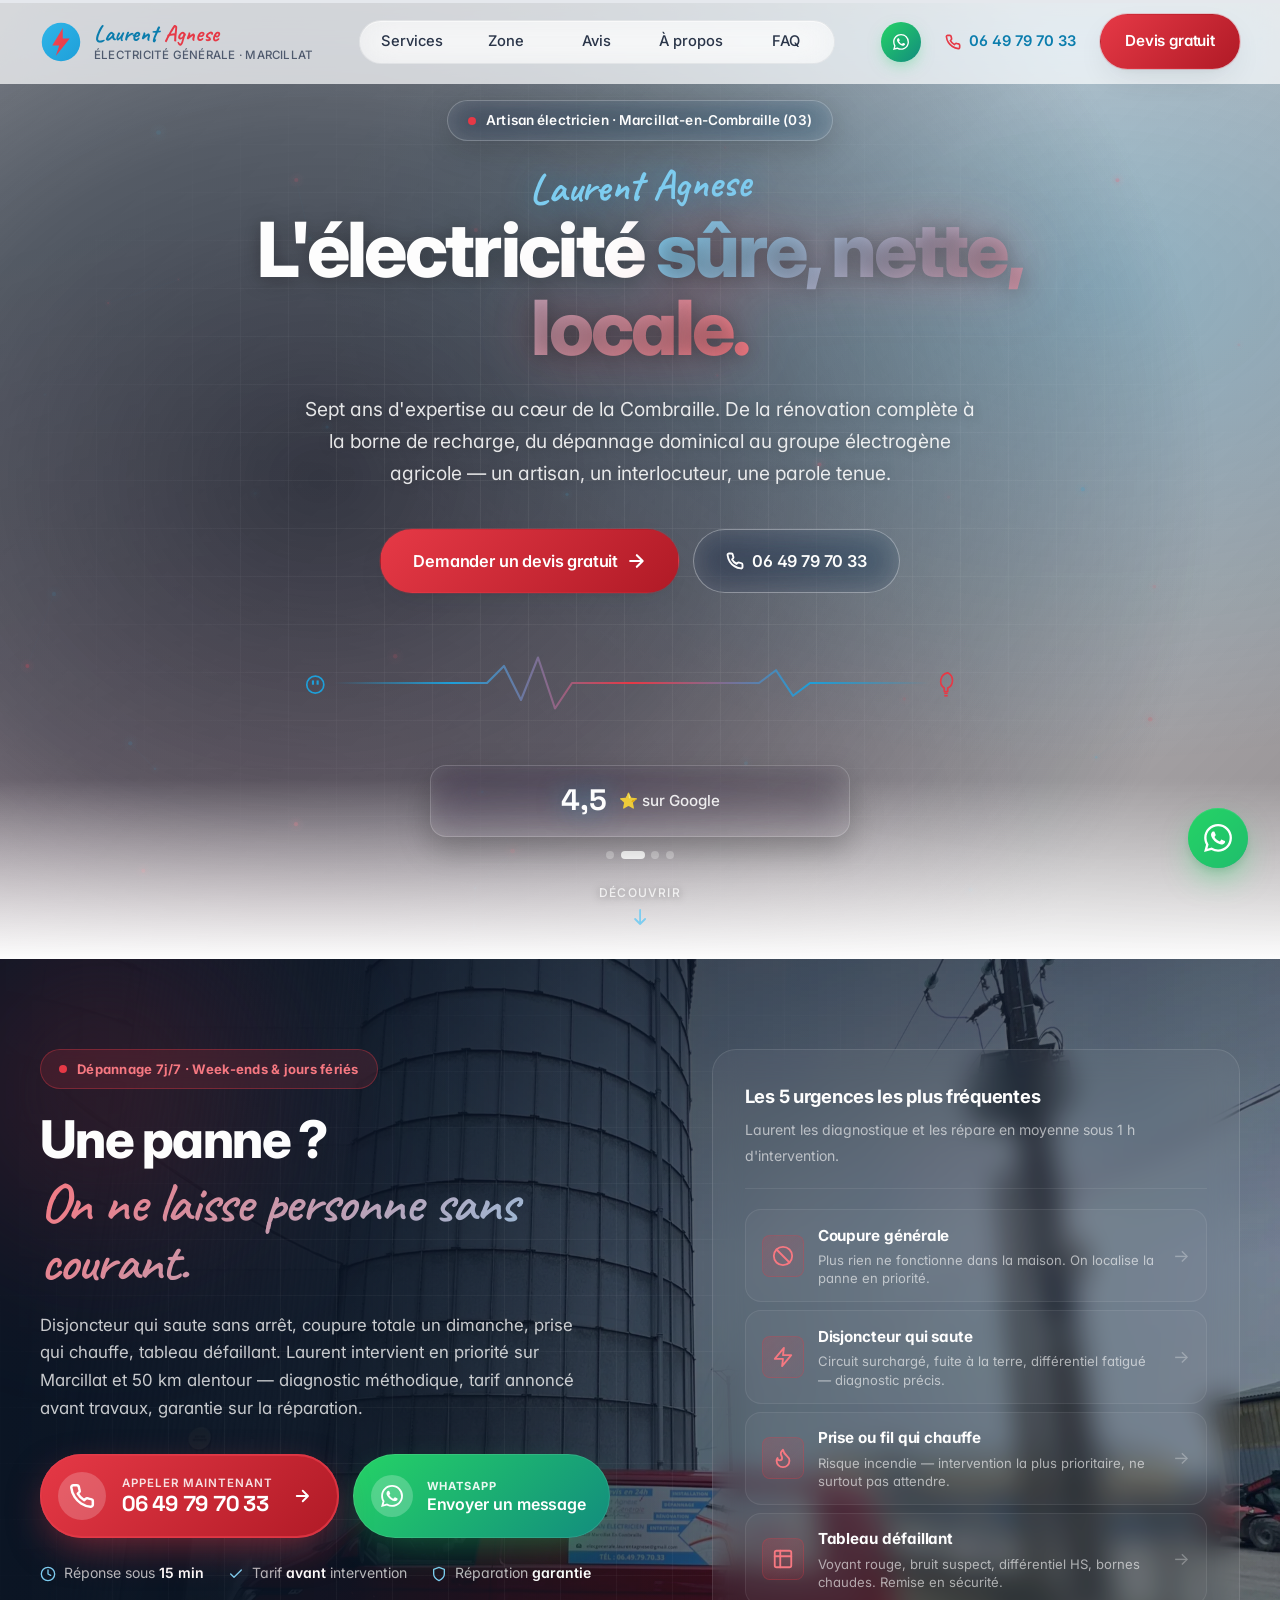
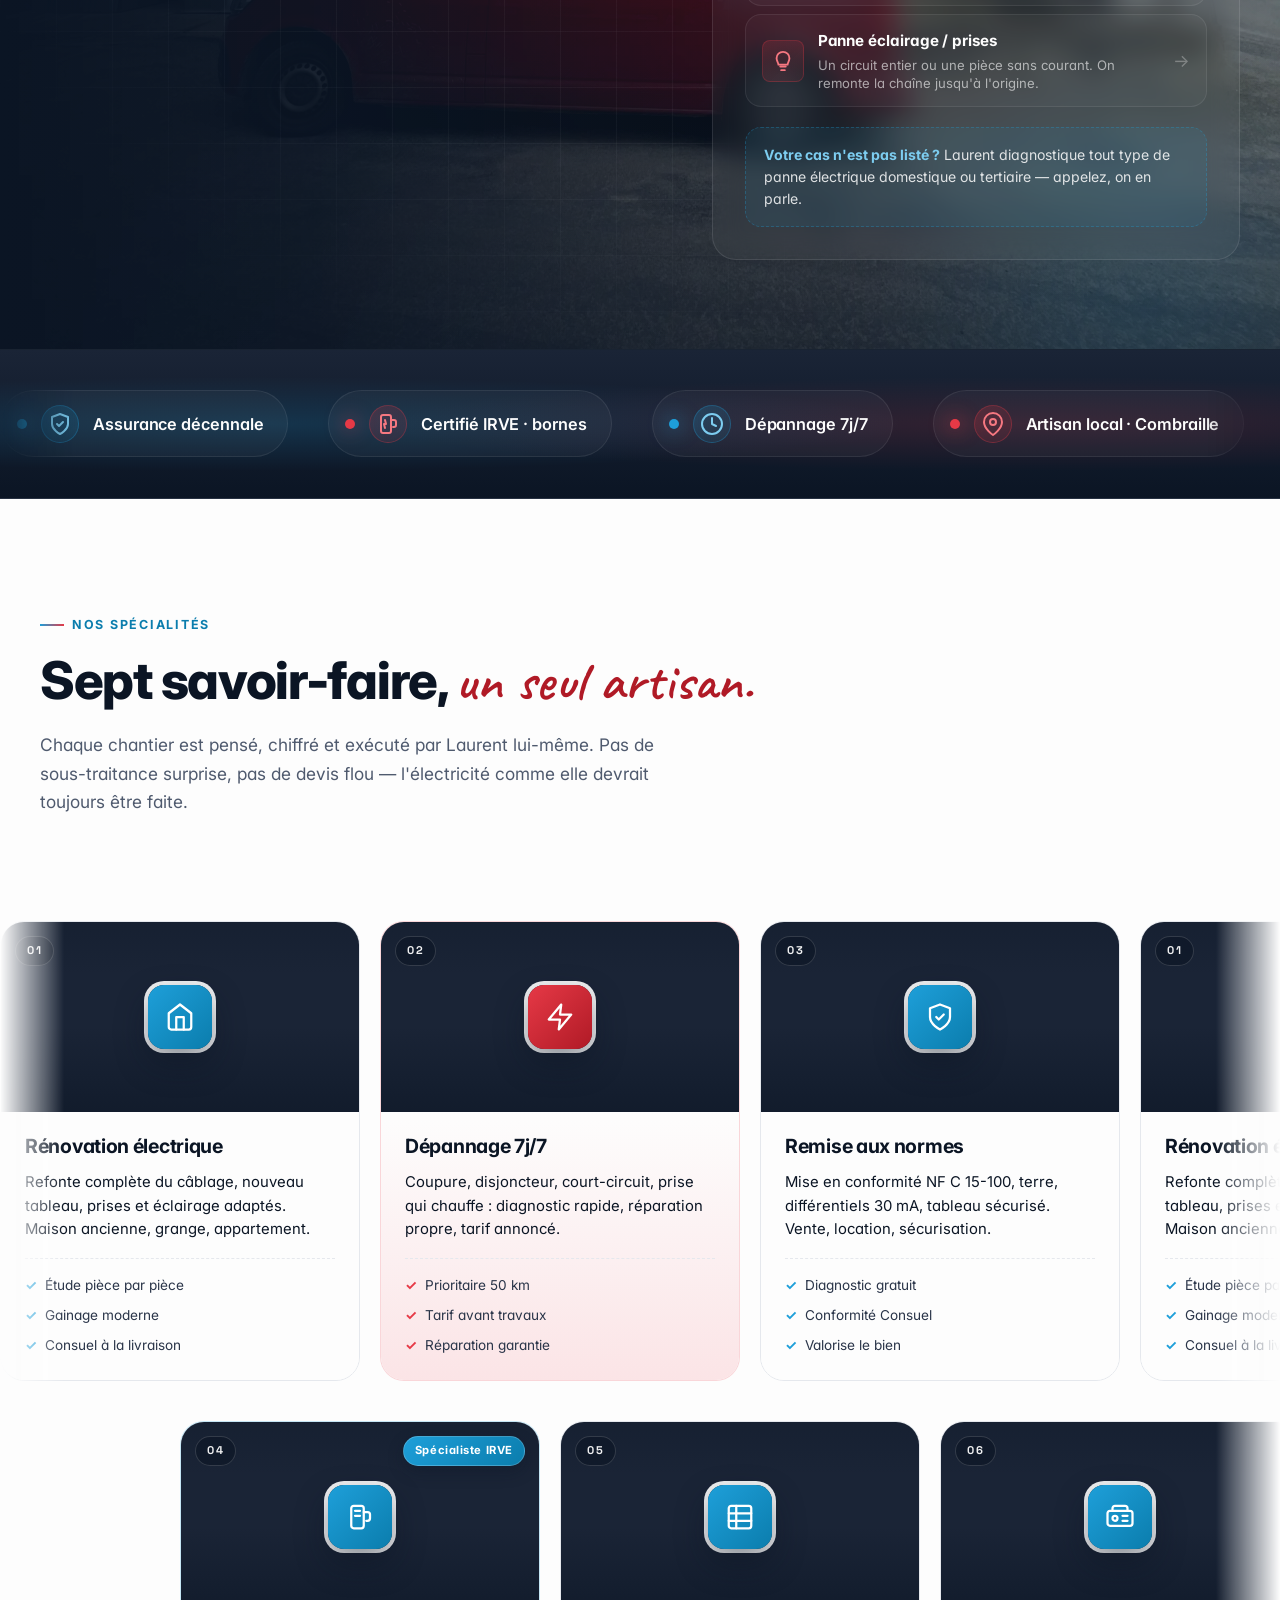
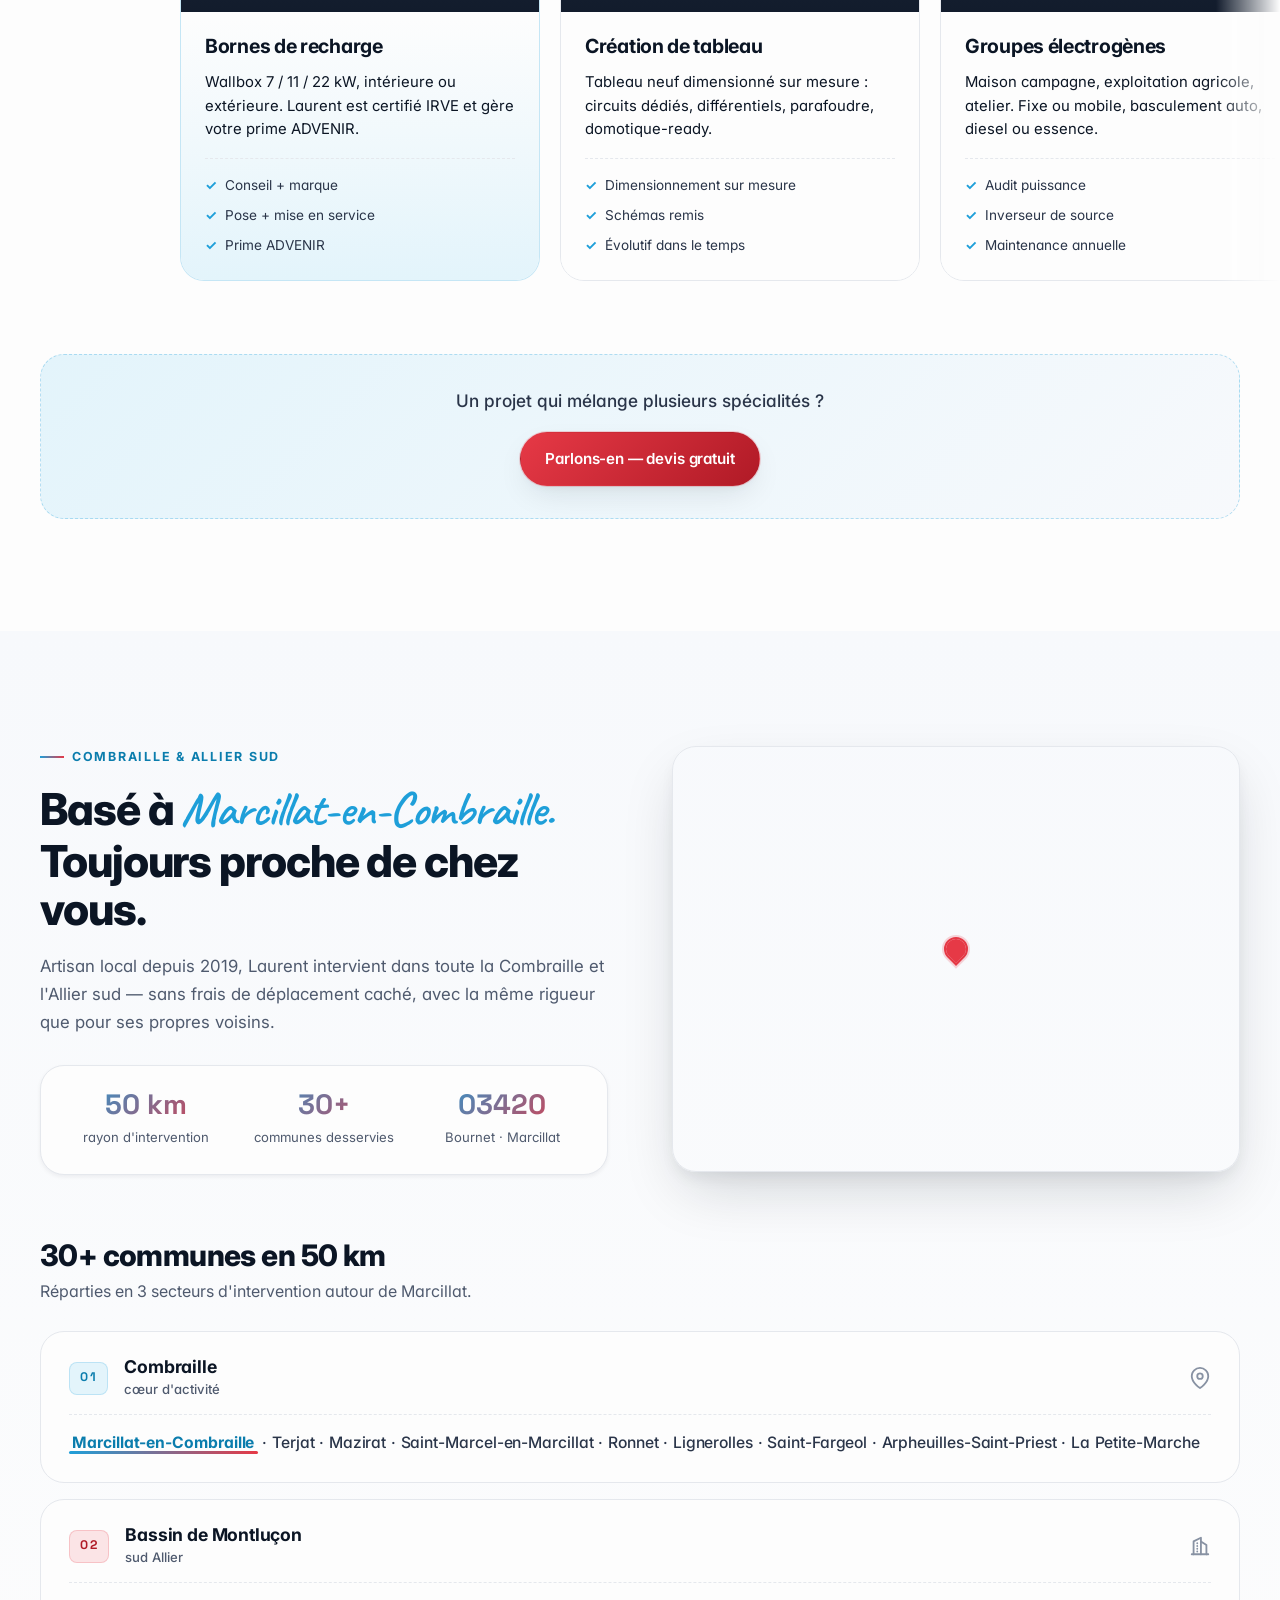
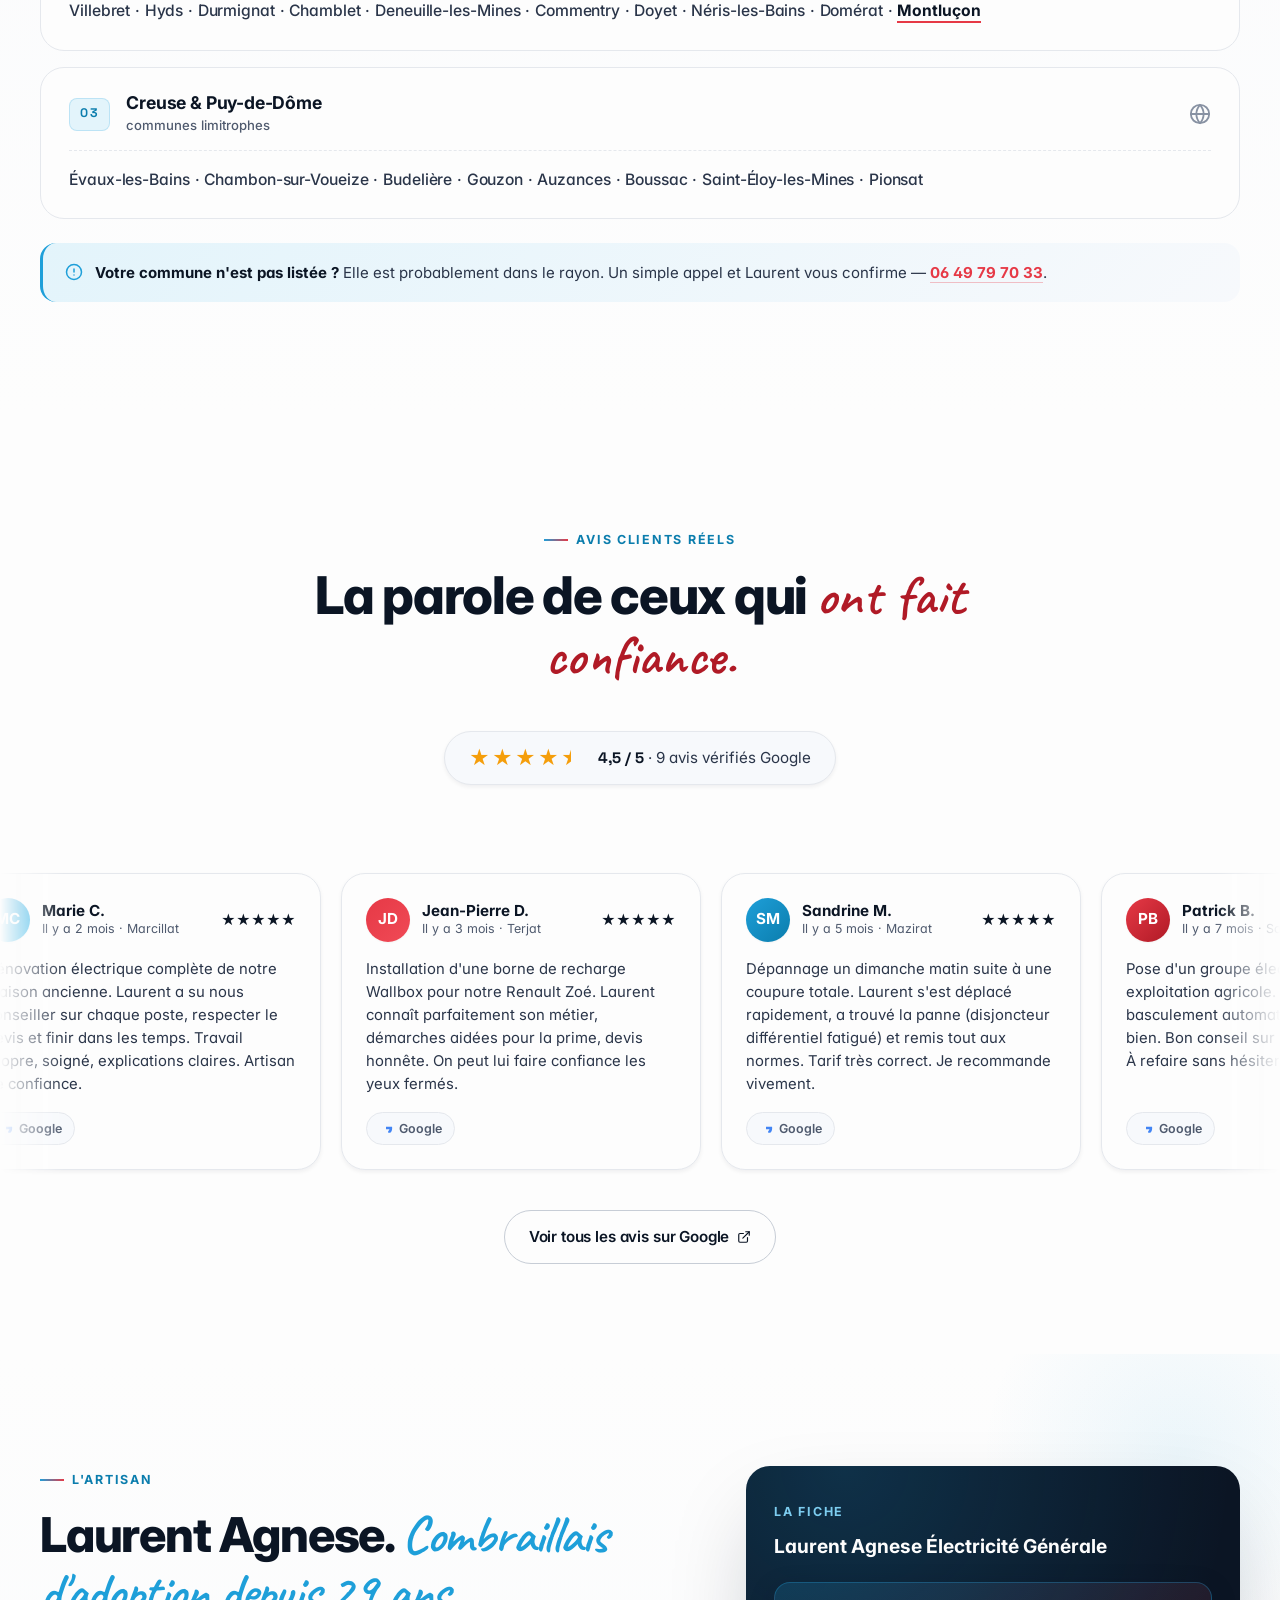
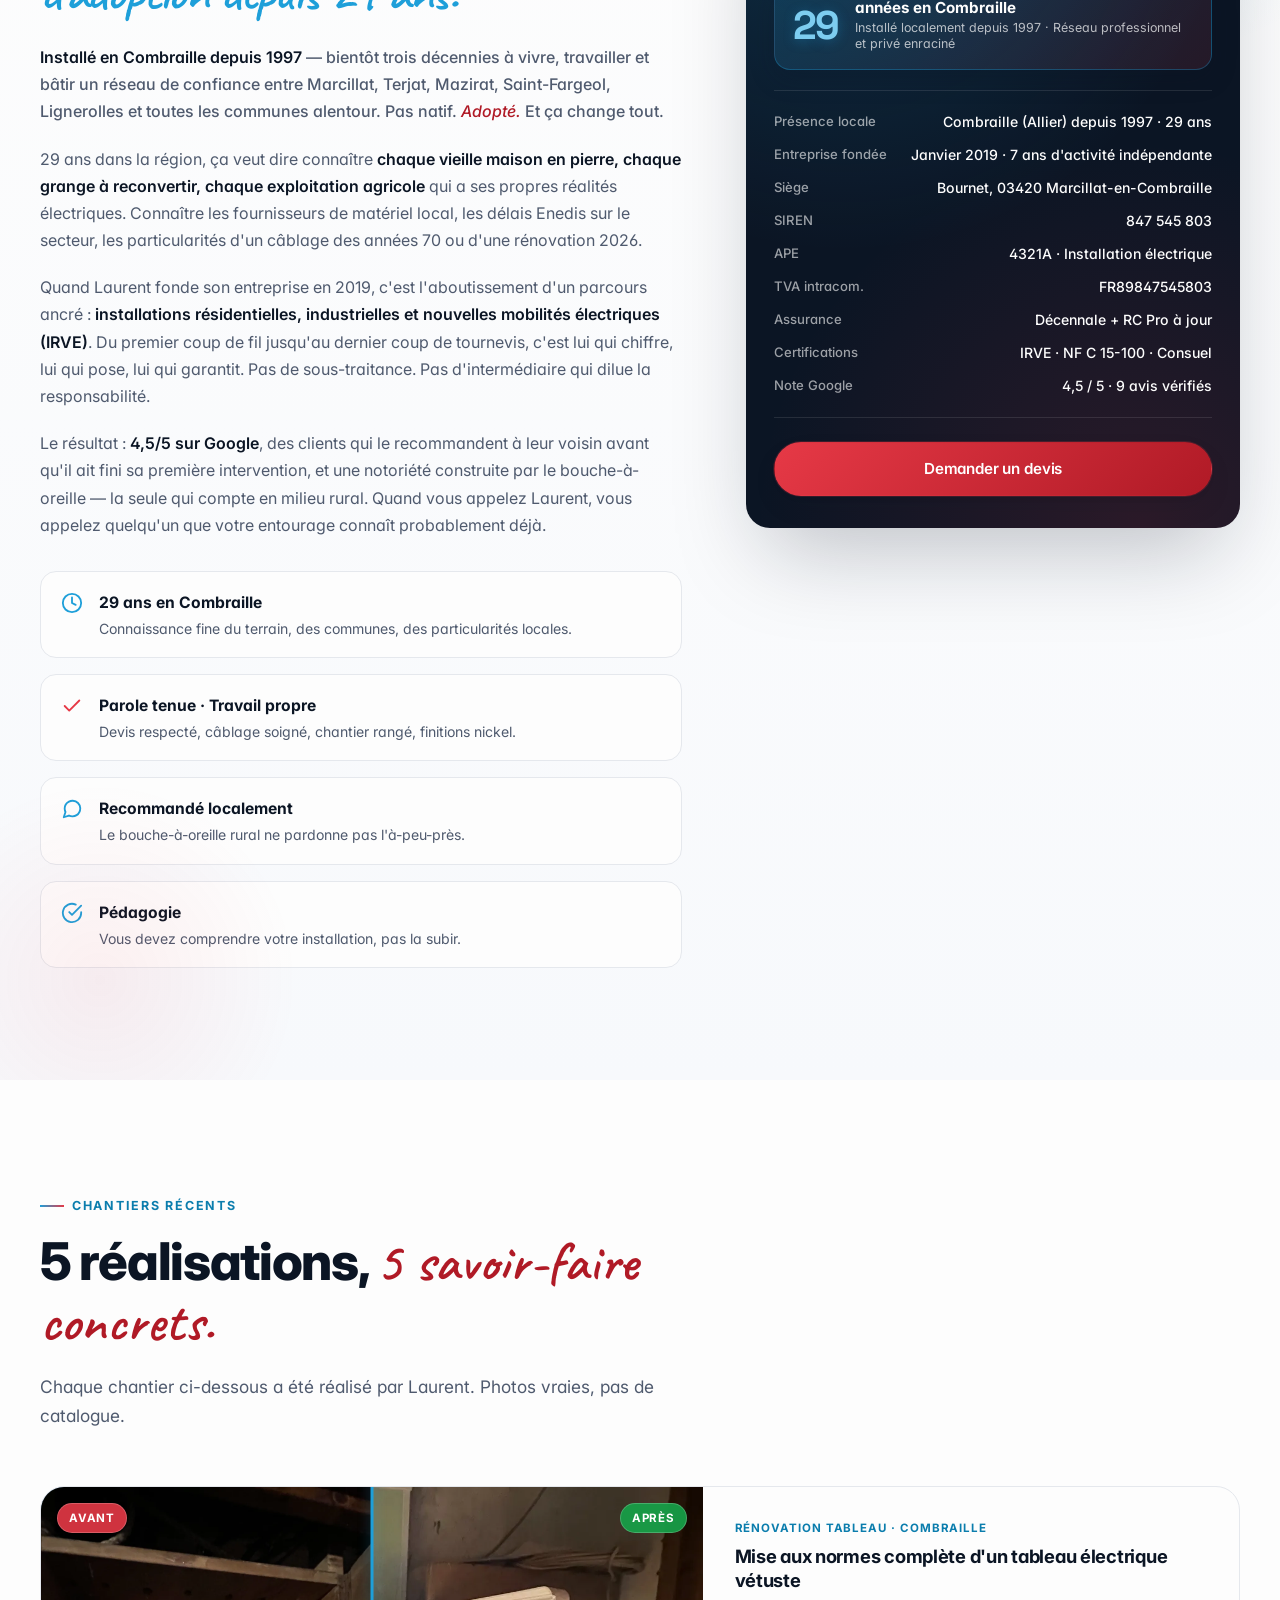
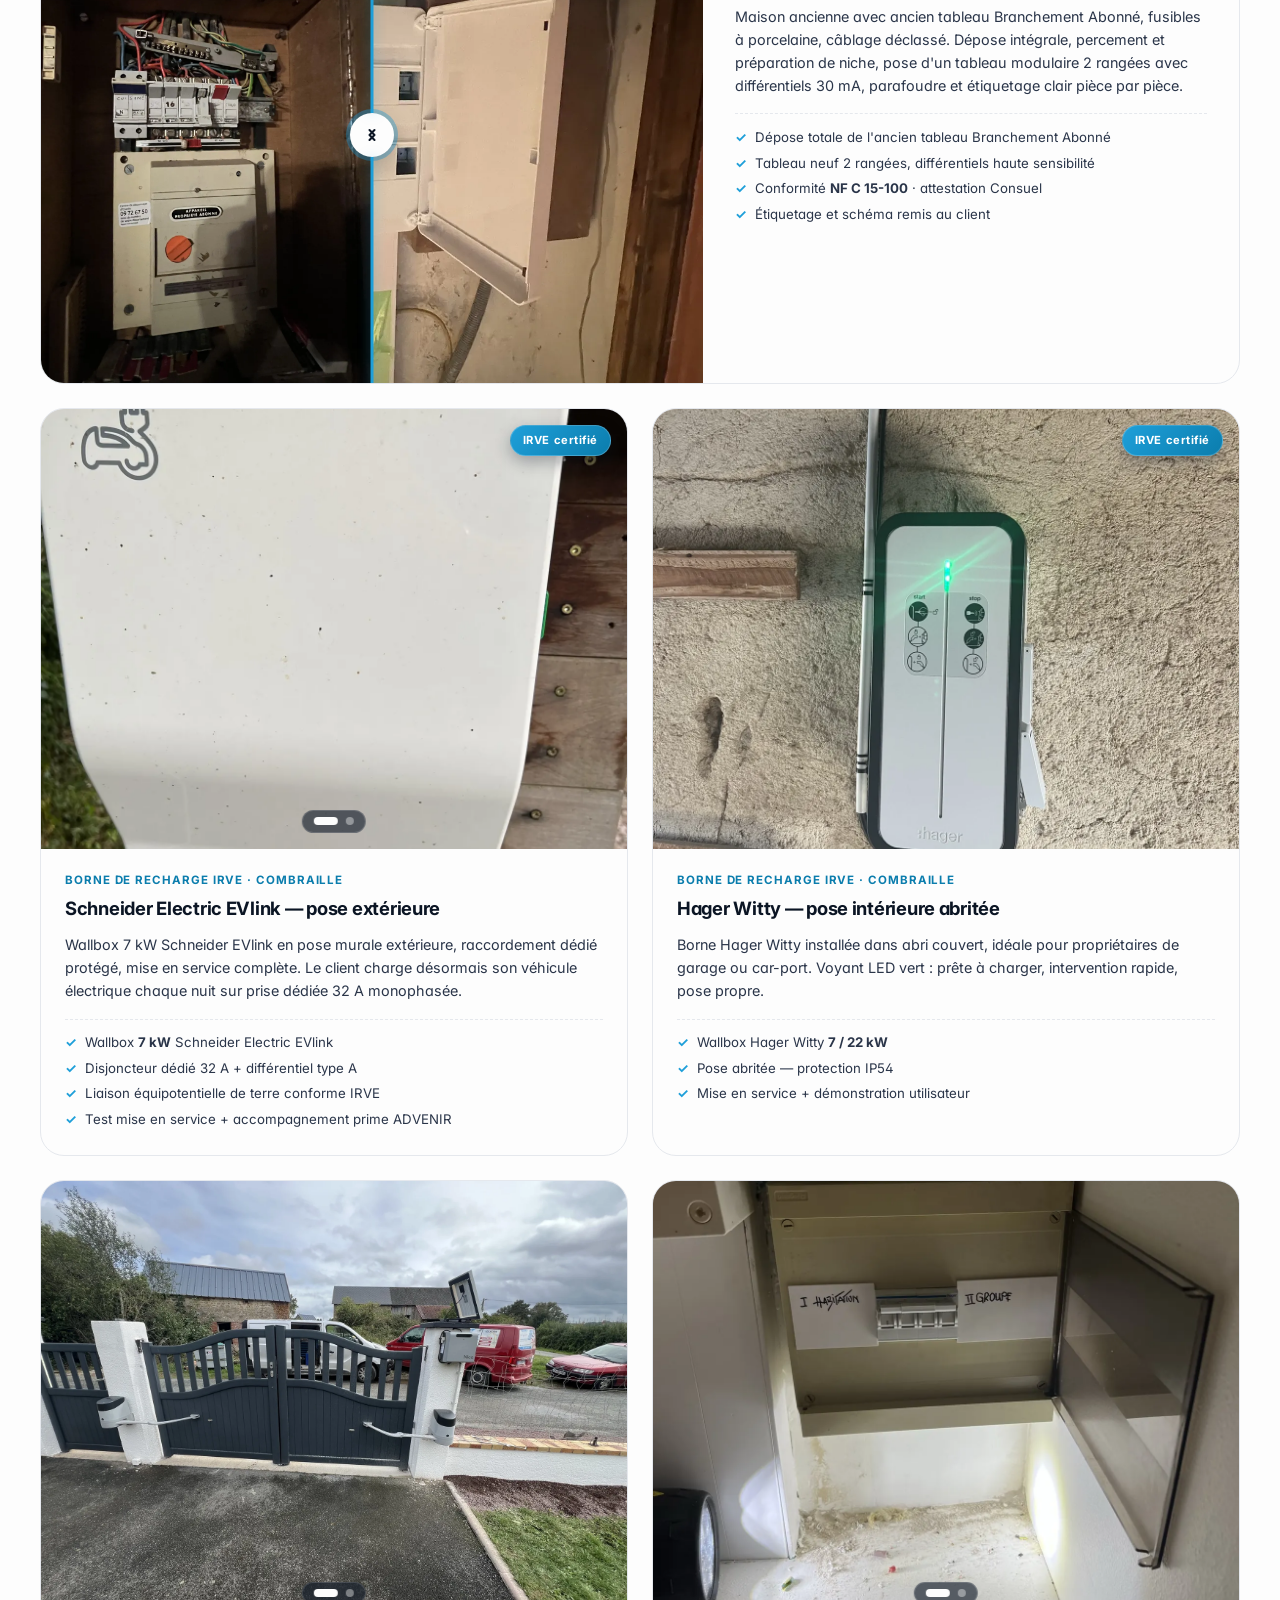
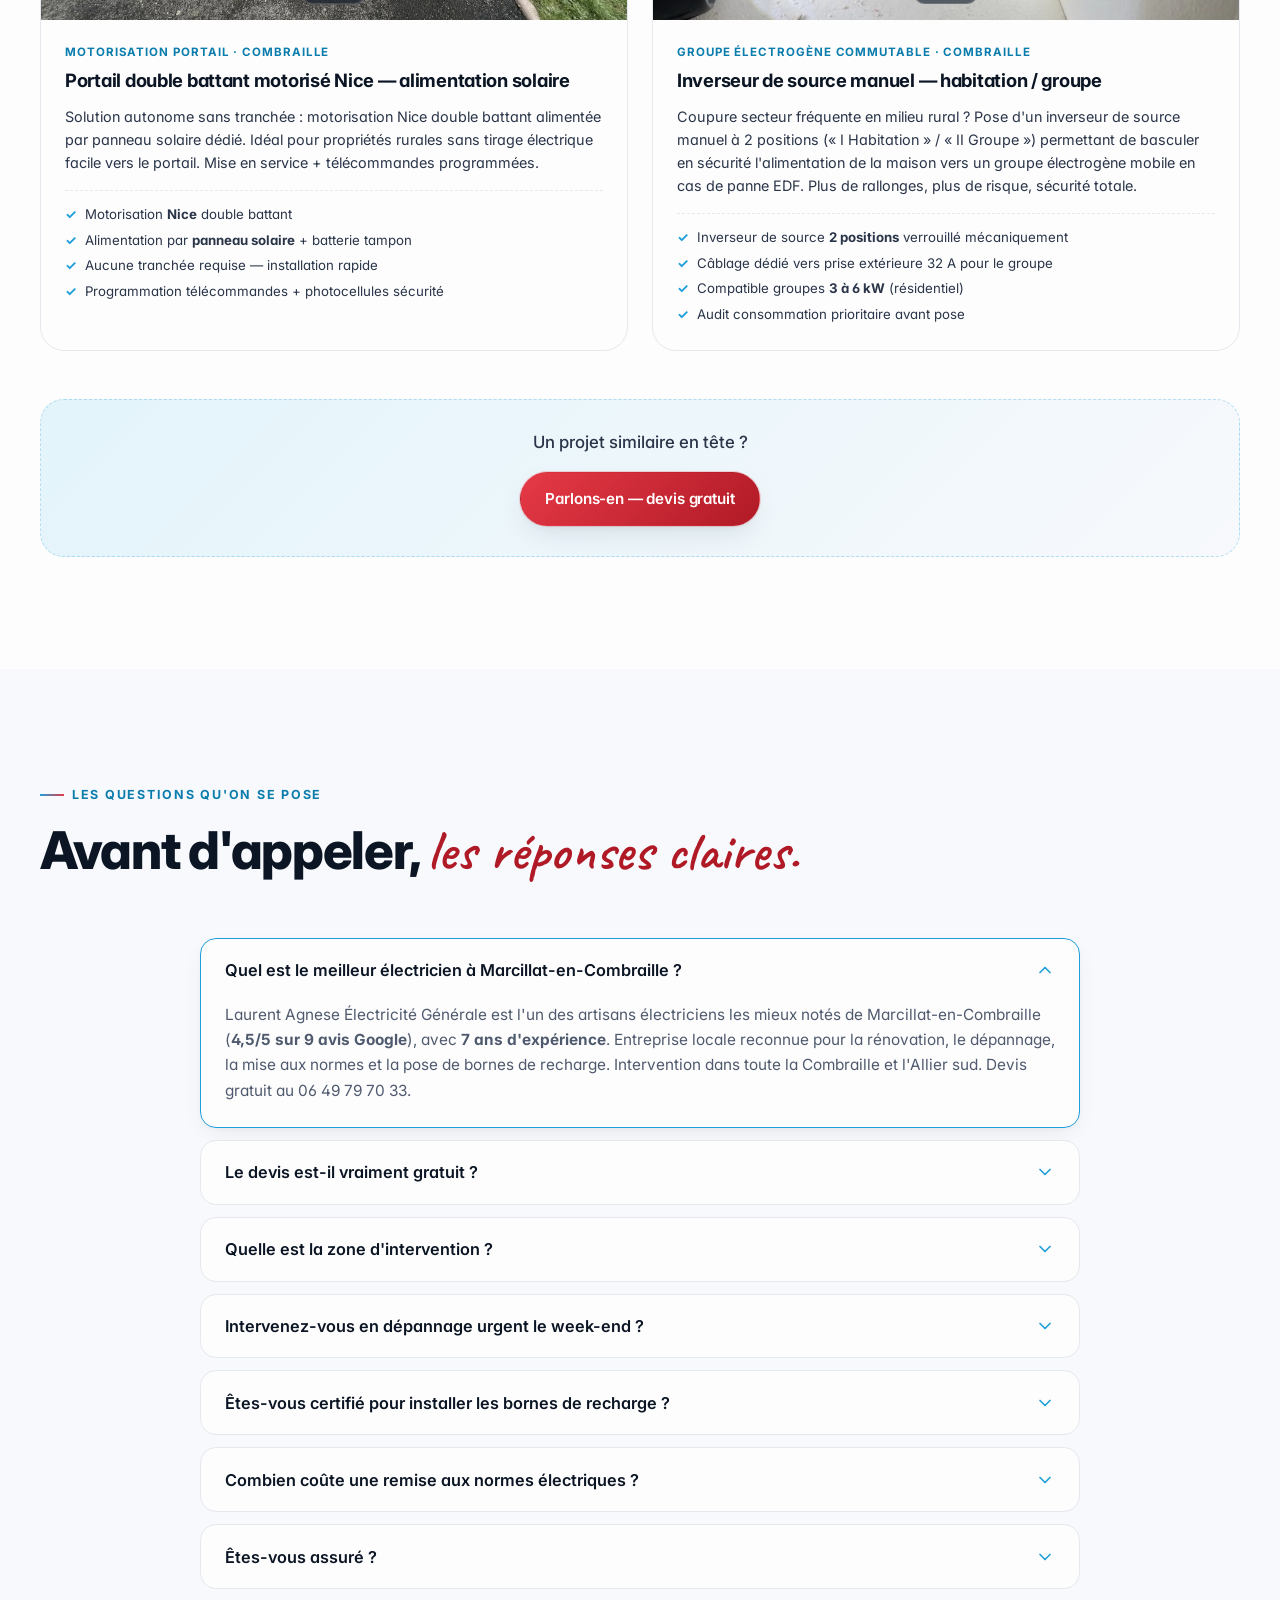
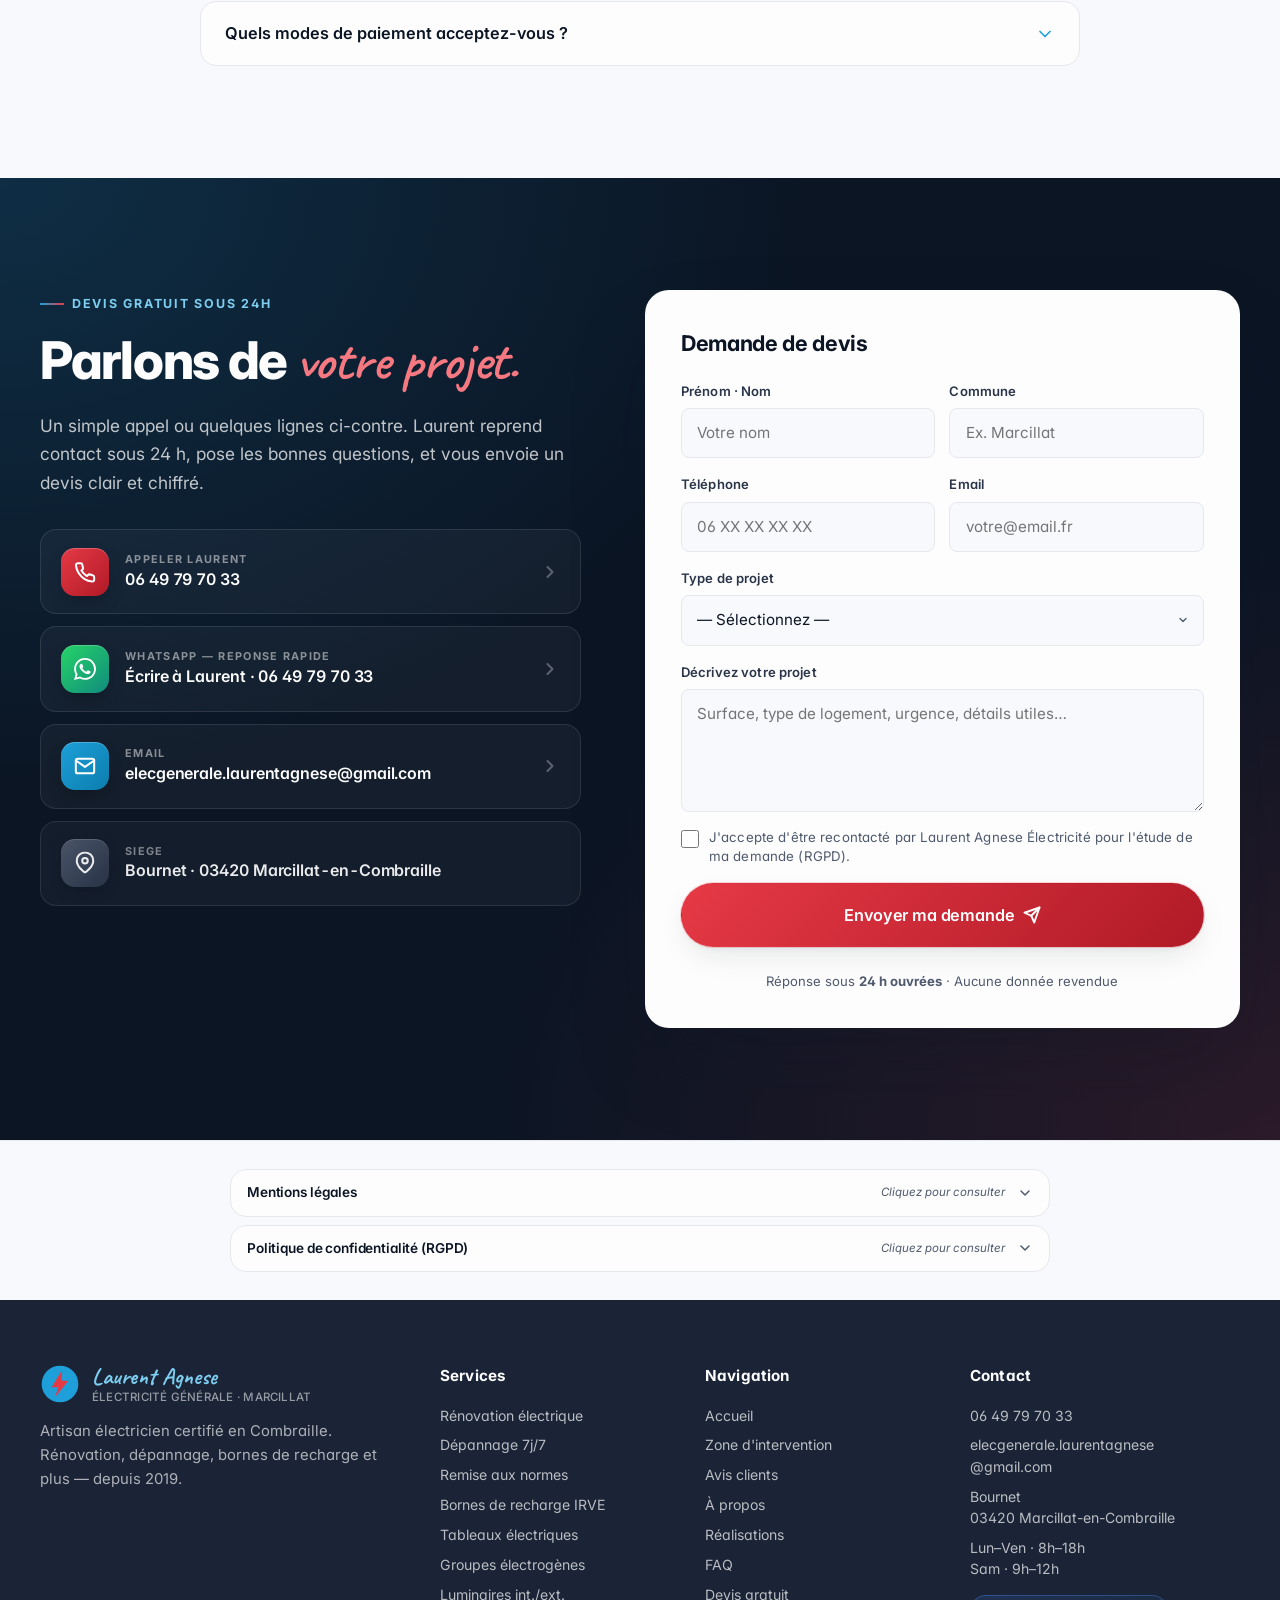
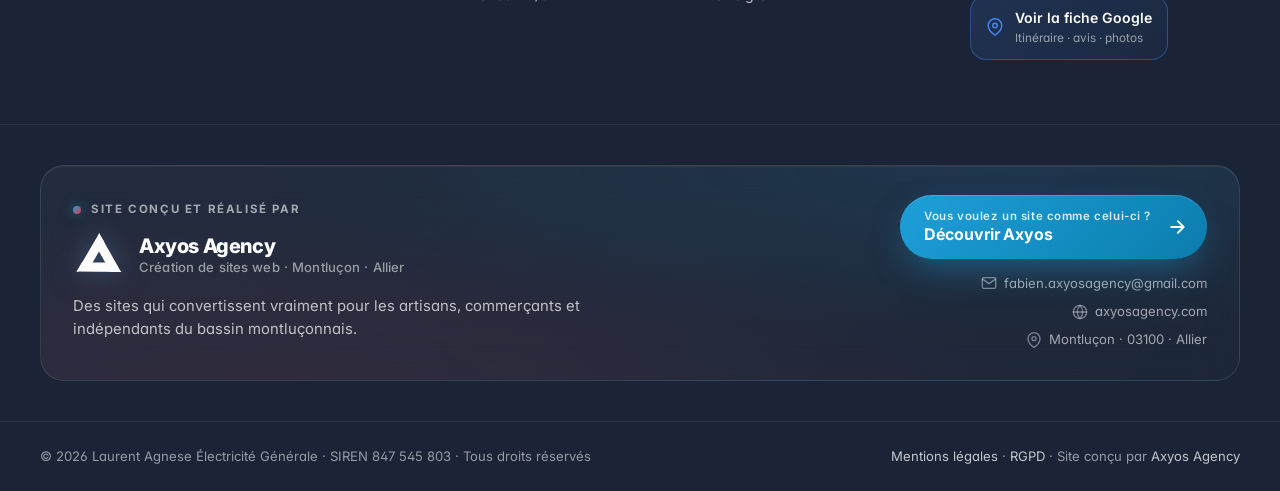
==== index.html @ 1205d075 "feat(galerie): 5 vrais chantiers Laurent — slider avant/après + carousels Remplace les 6 placeholder" ====
<!DOCTYPE html>
<html lang="fr">
<head>
    <meta charset="UTF-8">
    <meta name="viewport" content="width=device-width, initial-scale=1.0, maximum-scale=5.0">
    <meta http-equiv="X-UA-Compatible" content="IE=edge">

    <title>Laurent Agnese Électricité Générale — Électricien à Marcillat-en-Combraille (03) | Devis Gratuit</title>
    <meta name="description" content="Laurent Agnese Électricité Générale — Artisan électricien installé en Combraille depuis 1997 (29 ans), basé à Marcillat-en-Combraille (Allier 03). Rénovation, dépannage 7j/7, remise aux normes NF C 15-100, bornes IRVE, tableaux, groupes électrogènes, luminaires. 4,5/5 ★ sur Google. Devis gratuit. ☎ 06 49 79 70 33.">
    <meta name="keywords" content="électricien Marcillat-en-Combraille, électricien Combraille, dépannage électrique Allier 03, rénovation électrique Marcillat, borne de recharge IRVE Allier, remise aux normes NF C 15-100 Combraille, tableau électrique Marcillat, groupe électrogène Allier, luminaire extérieur Combraille, artisan électricien 03420, Laurent Agnese électricité">
    <meta name="author" content="Laurent Agnese Électricité Générale">
    <meta name="robots" content="index, follow, max-image-preview:large, max-snippet:-1">
    <meta name="theme-color" content="#1E9FD9">
    <meta name="google-site-verification" content="ad13thCnJr6R9ecEyHtDzEOPH5QqwTloDFFFiyRVq3k">
    <link rel="canonical" href="https://www.electricien-marcillat.fr/">

    <!-- ANALYTICS — Vercel Analytics (sans cookies, RGPD-compliant) -->
    <script defer src="/_vercel/insights/script.js"></script>
    <!-- SPEED INSIGHTS — Web Vitals (sans cookies) -->
    <script defer src="/_vercel/speed-insights/script.js"></script>

    <meta property="og:type" content="website">
    <meta property="og:title" content="Laurent Agnese Électricité Générale — Artisan Électricien à Marcillat-en-Combraille">
    <meta property="og:description" content="29 ans installé en Combraille · 4,5 ★ Google · Artisan local reconnu pour la rénovation, le dépannage 7j/7, les bornes IRVE, tableaux et groupes électrogènes. Devis gratuit. ☎ 06 49 79 70 33.">
    <meta property="og:url" content="https://www.electricien-marcillat.fr/">
    <meta property="og:site_name" content="Laurent Agnese Électricité Générale">
    <meta property="og:locale" content="fr_FR">
    <meta property="og:image" content="https://laurent-agnese-electricite.vercel.app/assets/og-hero.jpg">
    <meta property="og:image:secure_url" content="https://laurent-agnese-electricite.vercel.app/assets/og-hero.jpg">
    <meta property="og:image:type" content="image/jpeg">
    <meta property="og:image:width" content="1200">
    <meta property="og:image:height" content="630">
    <meta property="og:image:alt" content="Site Laurent Agnese Électricité Générale — Artisan électricien à Marcillat-en-Combraille, spécialiste bornes de recharge et rénovation">

    <meta name="twitter:card" content="summary_large_image">
    <meta name="twitter:title" content="Laurent Agnese Électricité — Marcillat-en-Combraille (03)">
    <meta name="twitter:description" content="Artisan électricien de confiance à Marcillat-en-Combraille. Rénovation · Dépannage · Bornes IRVE · Devis gratuit au 06 49 79 70 33.">
    <meta name="twitter:image" content="https://laurent-agnese-electricite.vercel.app/assets/og-hero.jpg">
    <meta name="twitter:image:alt" content="Site Laurent Agnese Électricité Générale — aperçu page d'accueil">

    <meta name="geo.region" content="FR-03">
    <meta name="geo.placename" content="Marcillat-en-Combraille, Allier">
    <meta name="geo.position" content="46.2706;2.6372">
    <meta name="ICBM" content="46.2706, 2.6372">

    <link rel="preconnect" href="https://fonts.googleapis.com">
    <link rel="preconnect" href="https://fonts.gstatic.com" crossorigin>
    <link rel="preconnect" href="https://images.unsplash.com">
    <link href="https://fonts.googleapis.com/css2?family=Caveat:wght@400;500;600;700&family=Inter:wght@300;400;500;600;700;800;900&family=Space+Grotesk:wght@400;500;600;700&display=swap" rel="stylesheet">

    <link rel="stylesheet" href="styles.css">
    <link rel="icon" type="image/svg+xml" href="data:image/svg+xml,%3Csvg xmlns='http://www.w3.org/2000/svg' viewBox='0 0 100 100'%3E%3Crect width='100' height='100' rx='22' fill='%231E9FD9'/%3E%3Cpath d='M50 18 L30 54 L46 54 L38 82 L72 42 L54 42 Z' fill='%23E63946'/%3E%3C/svg%3E">
    <link rel="apple-touch-icon" href="data:image/svg+xml,%3Csvg xmlns='http://www.w3.org/2000/svg' viewBox='0 0 100 100'%3E%3Crect width='100' height='100' rx='22' fill='%231E9FD9'/%3E%3Cpath d='M50 18 L30 54 L46 54 L38 82 L72 42 L54 42 Z' fill='%23E63946'/%3E%3C/svg%3E">
    <link rel="manifest" href="manifest.webmanifest">

    <script type="application/ld+json">
    {
        "@context": "https://schema.org",
        "@type": ["Electrician", "LocalBusiness", "HomeAndConstructionBusiness"],
        "name": "Laurent Agnese Électricité Générale",
        "alternateName": "Agnese Électricité Marcillat",
        "image": [
            "https://images.unsplash.com/photo-1621905252507-b35492cc74b4?w=1200",
            "https://images.unsplash.com/photo-1558618666-fcd25c85cd64?w=1200",
            "https://images.unsplash.com/photo-1565608087341-404b25492fee?w=1200"
        ],
        "@id": "https://www.electricien-marcillat.fr/",
        "url": "https://www.electricien-marcillat.fr/",
        "telephone": "+33649797033",
        "email": "elecgenerale.laurentagnese@gmail.com",
        "priceRange": "€€",
        "sameAs": [
            "https://share.google/rfMkMcUp8fGA0p2nI",
            "https://www.google.com/search?kgmid=/g/11fs339k9l",
            "https://www.google.com/maps?kgmid=/g/11fs339k9l",
            "https://www.pagesjaunes.fr/recherche/marcillat-en-combraille-03/laurent-agnese",
            "https://www.societe.com/societe/laurent-agnese-electricite-generale-847545803.html"
        ],
        "identifier": [
            {"@type": "PropertyValue", "propertyID": "Google Knowledge Graph ID", "value": "/g/11fs339k9l"},
            {"@type": "PropertyValue", "propertyID": "SIREN", "value": "847545803"},
            {"@type": "PropertyValue", "propertyID": "SIRET", "value": "84754580300011"}
        ],
        "description": "Laurent Agnese Électricité Générale — Artisan électricien certifié basé à Marcillat-en-Combraille (03420), installé en Combraille depuis 1997 (29 ans de présence locale). L'entreprise indépendante a été fondée en janvier 2019 et capitalise sur près de trois décennies de connaissance du territoire et de réseau professionnel local. Spécialiste de la rénovation électrique, du dépannage 7j/7, de la mise aux normes NF C 15-100, de l'installation de bornes de recharge pour véhicules électriques (IRVE), des tableaux électriques sur mesure, des groupes électrogènes (résidentiel, agricole, industriel) et des luminaires intérieur/extérieur. Intervention dans toute la Combraille et l'Allier sud — Marcillat-en-Combraille, Terjat, Mazirat, Saint-Fargeol, Lignerolles, Commentry et 22 communes alentour.",
        "slogan": "L'expertise électrique au cœur de la Combraille.",
        "foundingDate": "2019-01-15",
        "vatID": "FR89847545803",
        "taxID": "847545803",
        "iso6523Code": "0002:847545803",
        "address": {
            "@type": "PostalAddress",
            "streetAddress": "Bournet",
            "addressLocality": "Marcillat-en-Combraille",
            "postalCode": "03420",
            "addressRegion": "Allier",
            "addressCountry": "FR"
        },
        "geo": {
            "@type": "GeoCoordinates",
            "latitude": 46.2706,
            "longitude": 2.6372
        },
        "openingHoursSpecification": [
            {"@type": "OpeningHoursSpecification", "dayOfWeek": ["Monday","Tuesday","Wednesday","Thursday","Friday"], "opens": "08:00", "closes": "18:00"},
            {"@type": "OpeningHoursSpecification", "dayOfWeek": "Saturday", "opens": "09:00", "closes": "12:00"}
        ],
        "areaServed": [
            {"@type": "City", "name": "Marcillat-en-Combraille"},
            {"@type": "City", "name": "Terjat"},
            {"@type": "City", "name": "Mazirat"},
            {"@type": "City", "name": "Saint-Marcel-en-Marcillat"},
            {"@type": "City", "name": "Ronnet"},
            {"@type": "City", "name": "Lignerolles"},
            {"@type": "City", "name": "Saint-Fargeol"},
            {"@type": "City", "name": "Saint-Genest"},
            {"@type": "City", "name": "Arpheuilles-Saint-Priest"},
            {"@type": "City", "name": "Villebret"},
            {"@type": "City", "name": "Hyds"},
            {"@type": "City", "name": "Durmignat"},
            {"@type": "City", "name": "La Petite-Marche"},
            {"@type": "City", "name": "Chamblet"},
            {"@type": "City", "name": "Deneuille-les-Mines"},
            {"@type": "City", "name": "Commentry"},
            {"@type": "City", "name": "Doyet"},
            {"@type": "City", "name": "Néris-les-Bains"},
            {"@type": "City", "name": "Évaux-les-Bains"},
            {"@type": "City", "name": "Montluçon"},
            {"@type": "City", "name": "Saint-Éloy-les-Mines"},
            {"@type": "City", "name": "Pionsat"},
            {"@type": "City", "name": "Chambon-sur-Voueize"},
            {"@type": "City", "name": "Auzances"},
            {"@type": "City", "name": "Budelière"},
            {"@type": "City", "name": "Gouzon"},
            {"@type": "City", "name": "Boussac"},
            {"@type": "City", "name": "Domérat"}
        ],
        "aggregateRating": {
            "@type": "AggregateRating",
            "ratingValue": "4.5",
            "reviewCount": "9",
            "bestRating": "5",
            "worstRating": "1"
        },
        "review": [
            {
                "@type": "Review",
                "author": {"@type": "Person", "name": "Marie C."},
                "datePublished": "2026-02-18",
                "reviewRating": {"@type": "Rating", "ratingValue": "5", "bestRating": "5"},
                "reviewBody": "Rénovation électrique complète de notre maison ancienne à Marcillat. Laurent a su nous conseiller sur chaque poste, respecter le devis et finir dans les temps. Travail propre, soigné, explications claires. Artisan de confiance."
            },
            {
                "@type": "Review",
                "author": {"@type": "Person", "name": "Jean-Pierre D."},
                "datePublished": "2026-01-09",
                "reviewRating": {"@type": "Rating", "ratingValue": "5", "bestRating": "5"},
                "reviewBody": "Installation d'une borne de recharge Wallbox pour notre Renault Zoé. Laurent connaît parfaitement son métier, démarches aidées pour la prime, devis honnête. On peut lui faire confiance les yeux fermés."
            },
            {
                "@type": "Review",
                "author": {"@type": "Person", "name": "Sandrine M."},
                "datePublished": "2025-11-22",
                "reviewRating": {"@type": "Rating", "ratingValue": "5", "bestRating": "5"},
                "reviewBody": "Dépannage un dimanche matin suite à une coupure totale. Laurent s'est déplacé rapidement, a trouvé la panne (disjoncteur différentiel fatigué) et remis tout aux normes. Tarif très correct. Je recommande vivement."
            },
            {
                "@type": "Review",
                "author": {"@type": "Person", "name": "Patrick B."},
                "datePublished": "2025-10-03",
                "reviewRating": {"@type": "Rating", "ratingValue": "4", "bestRating": "5"},
                "reviewBody": "Pose d'un groupe électrogène sur notre exploitation agricole à Terjat. Installation carrée, basculement automatique qui fonctionne bien. Bon conseil sur le dimensionnement. À refaire sans hésiter."
            }
        ],
        "hasOfferCatalog": {
            "@type": "OfferCatalog",
            "name": "Services Laurent Agnese Électricité Générale",
            "itemListElement": [
                {"@type": "Offer", "itemOffered": {"@type": "Service", "name": "Rénovation électrique complète"}},
                {"@type": "Offer", "itemOffered": {"@type": "Service", "name": "Dépannage électrique 7j/7"}},
                {"@type": "Offer", "itemOffered": {"@type": "Service", "name": "Remise aux normes NF C 15-100"}},
                {"@type": "Offer", "itemOffered": {"@type": "Service", "name": "Installation de bornes de recharge véhicule électrique (IRVE)"}},
                {"@type": "Offer", "itemOffered": {"@type": "Service", "name": "Création de tableaux électriques sur mesure"}},
                {"@type": "Offer", "itemOffered": {"@type": "Service", "name": "Installation de groupes électrogènes"}},
                {"@type": "Offer", "itemOffered": {"@type": "Service", "name": "Pose de luminaires intérieur et extérieur"}}
            ]
        }
    }
    </script>

    <script type="application/ld+json">
    {
        "@context": "https://schema.org",
        "@type": "FAQPage",
        "mainEntity": [
            {
                "@type": "Question",
                "name": "Quel est le meilleur électricien à Marcillat-en-Combraille ?",
                "acceptedAnswer": {
                    "@type": "Answer",
                    "text": "Laurent Agnese Électricité Générale est l'un des artisans électriciens les mieux notés de Marcillat-en-Combraille (4,5/5 sur 9 avis Google). Laurent Agnese est installé en Combraille depuis 1997 — soit 29 ans de présence et de réseau local — et a fondé son entreprise indépendante en janvier 2019. Artisan local profondément ancré, reconnu pour la rénovation électrique, le dépannage 7j/7, la mise aux normes NF C 15-100, la pose de bornes de recharge IRVE, la création de tableaux et l'installation de groupes électrogènes. Intervention dans toute la Combraille et l'Allier sud — Marcillat, Terjat, Mazirat, Saint-Fargeol, Lignerolles, Commentry et communes voisines. Devis gratuit au 06 49 79 70 33."
                }
            },
            {
                "@type": "Question",
                "name": "Laurent Agnese propose-t-il un devis gratuit ?",
                "acceptedAnswer": {
                    "@type": "Answer",
                    "text": "Oui. Chaque devis est 100 % gratuit et sans engagement. Après une visite sur place ou une étude à distance, vous recevez une proposition détaillée, chiffrée et expliquée ligne par ligne. Laurent s'engage à clarifier chaque poste pour que vous sachiez exactement ce que vous payez."
                }
            },
            {
                "@type": "Question",
                "name": "Quelle est la zone d'intervention de Laurent Agnese Électricité ?",
                "acceptedAnswer": {
                    "@type": "Answer",
                    "text": "Marcillat-en-Combraille (03420) et toute la Combraille dans un rayon de 50 km : Terjat, Mazirat, Saint-Marcel-en-Marcillat, Ronnet, Lignerolles, Saint-Fargeol, Arpheuilles-Saint-Priest, Villebret, Hyds, Durmignat, La Petite-Marche, Chamblet, Deneuille-les-Mines, Commentry, Doyet, Néris-les-Bains, Évaux-les-Bains, Montluçon, Domérat, Saint-Éloy-les-Mines, Pionsat, Chambon-sur-Voueize, Auzances, Budelière, Gouzon, Boussac et au-delà sur demande."
                }
            },
            {
                "@type": "Question",
                "name": "Laurent Agnese intervient-il en dépannage urgent ?",
                "acceptedAnswer": {
                    "@type": "Answer",
                    "text": "Oui. Pour toute panne urgente (coupure générale, disjoncteur qui saute, court-circuit, tableau défaillant, perte d'éclairage), appelez le 06 49 79 70 33. Intervention prioritaire sur Marcillat et les communes proches. Diagnostic méthodique, réparation garantie, tarif annoncé avant intervention."
                }
            },
            {
                "@type": "Question",
                "name": "Laurent Agnese est-il certifié pour installer des bornes de recharge ?",
                "acceptedAnswer": {
                    "@type": "Answer",
                    "text": "Oui. L'installation de bornes de recharge pour véhicules électriques supérieures à 3,7 kW nécessite la qualification IRVE (Infrastructure de Recharge pour Véhicules Électriques). Laurent Agnese est certifié IRVE et vous accompagne sur tout le projet : dimensionnement, choix de la borne, pose, mise en service et démarches pour la prime ADVENIR."
                }
            },
            {
                "@type": "Question",
                "name": "Quels travaux réalise Laurent Agnese Électricité Générale ?",
                "acceptedAnswer": {
                    "@type": "Answer",
                    "text": "Sept spécialités : rénovation électrique complète, dépannage 7j/7, remise aux normes NF C 15-100, installation de bornes de recharge IRVE, création de tableaux électriques sur mesure, pose de groupes électrogènes (maison, exploitation agricole, entreprise) et pose de luminaires intérieur et extérieur. Devis gratuit pour tout projet."
                }
            },
            {
                "@type": "Question",
                "name": "Laurent Agnese est-il assuré ?",
                "acceptedAnswer": {
                    "@type": "Answer",
                    "text": "Oui. Laurent Agnese Électricité Générale dispose d'une assurance décennale couvrant l'ensemble des travaux d'électricité pendant 10 ans, et d'une responsabilité civile professionnelle. Tous les travaux sont conformes à la norme NF C 15-100 en vigueur. Consuel obtenu systématiquement sur les installations neuves."
                }
            },
            {
                "@type": "Question",
                "name": "Combien coûte une remise aux normes électriques ?",
                "acceptedAnswer": {
                    "@type": "Answer",
                    "text": "Le prix d'une remise aux normes dépend du volume et de l'état de l'installation : à partir de 1 500 € pour une mise en sécurité ciblée (tableau, terre, différentiels), de 4 000 à 12 000 € pour une rénovation complète selon la surface. Laurent Agnese établit un devis gratuit et détaillé après une visite sur place."
                }
            }
        ]
    }
    </script>

    <script type="application/ld+json">
    {
        "@context": "https://schema.org",
        "@type": "Person",
        "name": "Laurent Agnese",
        "jobTitle": "Artisan électricien — Gérant",
        "worksFor": {
            "@type": "LocalBusiness",
            "name": "Laurent Agnese Électricité Générale",
            "url": "https://www.electricien-marcillat.fr/"
        },
        "homeLocation": {
            "@type": "Place",
            "name": "Combraille",
            "address": {
                "@type": "PostalAddress",
                "addressLocality": "Marcillat-en-Combraille",
                "postalCode": "03420",
                "addressRegion": "Allier",
                "addressCountry": "FR"
            }
        },
        "description": "Laurent Agnese est un artisan électricien installé en Combraille (Allier, 03) depuis 1997 — soit 29 années de présence locale au moment où s'écrit cette page (2026). Combraillais d'adoption (non natif), il a fondé son entreprise indépendante Laurent Agnese Électricité Générale en janvier 2019, après avoir construit pendant plus de deux décennies un solide ancrage local et un réseau professionnel approfondi entre Marcillat-en-Combraille, Terjat, Mazirat, Saint-Fargeol, Lignerolles et l'ensemble des communes de l'Allier sud. Sa connaissance fine du territoire — vieilles maisons en pierre, granges à reconvertir, exploitations agricoles, particularités du câblage rural — fait de lui une référence reconnue pour la rénovation électrique, le dépannage 7j/7, la remise aux normes NF C 15-100, l'installation de bornes de recharge IRVE, la création de tableaux électriques sur mesure et l'installation de groupes électrogènes. Note Google : 4,5/5.",
        "knowsAbout": [
            "Rénovation électrique",
            "Dépannage électrique d'urgence",
            "Mise aux normes NF C 15-100",
            "Installation de bornes de recharge IRVE (Wallbox)",
            "Création de tableaux électriques sur mesure",
            "Pose de groupes électrogènes (résidentiel, agricole, industriel)",
            "Luminaires intérieurs et extérieurs",
            "Combraille",
            "Allier sud"
        ],
        "hasCredential": [
            {"@type": "EducationalOccupationalCredential", "credentialCategory": "Certification", "name": "IRVE — Infrastructure de Recharge pour Véhicules Électriques"},
            {"@type": "EducationalOccupationalCredential", "credentialCategory": "Norme", "name": "NF C 15-100"},
            {"@type": "EducationalOccupationalCredential", "credentialCategory": "Conformité", "name": "Consuel"}
        ],
        "telephone": "+33649797033",
        "email": "elecgenerale.laurentagnese@gmail.com",
        "sameAs": [
            "https://share.google/rfMkMcUp8fGA0p2nI",
            "https://www.google.com/search?kgmid=/g/11fs339k9l"
        ]
    }
    </script>

    <script type="application/ld+json">
    {
        "@context": "https://schema.org",
        "@type": "BreadcrumbList",
        "itemListElement": [
            {"@type": "ListItem", "position": 1, "name": "Accueil", "item": "https://www.electricien-marcillat.fr/"},
            {"@type": "ListItem", "position": 2, "name": "Services", "item": "https://www.electricien-marcillat.fr/#services"},
            {"@type": "ListItem", "position": 3, "name": "Zone d'intervention", "item": "https://www.electricien-marcillat.fr/#zone"},
            {"@type": "ListItem", "position": 4, "name": "Avis clients", "item": "https://www.electricien-marcillat.fr/#avis"},
            {"@type": "ListItem", "position": 5, "name": "À propos", "item": "https://www.electricien-marcillat.fr/#apropos"},
            {"@type": "ListItem", "position": 6, "name": "FAQ", "item": "https://www.electricien-marcillat.fr/#faq"},
            {"@type": "ListItem", "position": 7, "name": "Devis gratuit", "item": "https://www.electricien-marcillat.fr/#devis"}
        ]
    }
    </script>
</head>
<body>

    <a href="#main" class="skip-link">Aller au contenu principal</a>

    <!-- ========== HEADER ========== -->
    <header id="header" class="header" role="banner">
        <div class="container header-inner">
            <a href="#hero" class="brand" aria-label="Laurent Agnese Électricité Générale · Accueil">
                <span class="brand-mark" aria-hidden="true">
                    <svg viewBox="0 0 48 48" fill="none" xmlns="http://www.w3.org/2000/svg">
                        <defs>
                            <linearGradient id="boltGradBlue" x1="0" y1="0" x2="1" y2="1">
                                <stop offset="0%" stop-color="#2FB5E8"/>
                                <stop offset="100%" stop-color="#1E9FD9"/>
                            </linearGradient>
                            <linearGradient id="boltGradRed" x1="0" y1="0" x2="1" y2="1">
                                <stop offset="0%" stop-color="#F04A56"/>
                                <stop offset="100%" stop-color="#E63946"/>
                            </linearGradient>
                        </defs>
                        <circle cx="24" cy="24" r="22" fill="url(#boltGradBlue)"/>
                        <path d="M26 8 L14 28 L22 28 L18 40 L34 20 L26 20 Z" fill="url(#boltGradRed)"/>
                    </svg>
                </span>
                <span class="brand-text">
                    <strong>Laurent <span class="brand-sep">Agnese</span></strong>
                    <em>Électricité Générale · Marcillat</em>
                </span>
            </a>

            <nav id="main-nav" class="main-nav" role="navigation" aria-label="Navigation principale">
                <span class="nav-pill" aria-hidden="true"></span>
                <a href="#services" class="nav-link">
                    <span class="nav-label">Services</span>
                    <span class="nav-tag">7 spécialités</span>
                </a>
                <a href="#zone" class="nav-link">
                    <span class="nav-label">Zone</span>
                    <span class="nav-tag">50 km · Combraille</span>
                </a>
                <a href="#avis" class="nav-link">
                    <span class="nav-label">Avis</span>
                    <span class="nav-tag">4,5 ★ · 9 avis</span>
                </a>
                <a href="#apropos" class="nav-link">
                    <span class="nav-label">À propos</span>
                    <span class="nav-tag">29 ans en Combraille</span>
                </a>
                <a href="#faq" class="nav-link">
                    <span class="nav-label">FAQ</span>
                    <span class="nav-tag">Réponses claires</span>
                </a>
            </nav>

            <div class="header-actions">
                <a href="https://wa.me/33649797033?text=Bonjour%20Laurent%2C%20j%27aimerais%20un%20renseignement%20pour%20" class="header-whatsapp" target="_blank" rel="noopener" aria-label="Contacter Laurent Agnese sur WhatsApp">
                    <svg width="16" height="16" viewBox="0 0 24 24" fill="currentColor" aria-hidden="true"><path d="M17.472 14.382c-.297-.149-1.758-.867-2.03-.967-.273-.099-.471-.148-.67.15-.197.297-.767.966-.94 1.164-.173.199-.347.223-.644.075-.297-.15-1.255-.463-2.39-1.475-.883-.788-1.48-1.761-1.653-2.059-.173-.297-.018-.458.13-.606.134-.133.298-.347.446-.52.149-.174.198-.298.298-.497.099-.198.05-.371-.025-.52-.075-.149-.669-1.612-.916-2.207-.242-.579-.487-.5-.669-.51-.173-.008-.371-.01-.57-.01-.198 0-.52.074-.792.372-.272.297-1.04 1.016-1.04 2.479 0 1.462 1.065 2.875 1.213 3.074.149.198 2.096 3.2 5.077 4.487.709.306 1.262.489 1.694.626.712.226 1.36.194 1.871.118.571-.085 1.758-.719 2.006-1.413.248-.694.248-1.289.173-1.413-.074-.124-.272-.198-.57-.347m-5.421 7.403h-.004a9.87 9.87 0 01-5.031-1.378l-.361-.214-3.741.982.998-3.648-.235-.374a9.86 9.86 0 01-1.51-5.26c.001-5.45 4.436-9.884 9.888-9.884 2.64 0 5.122 1.03 6.988 2.898a9.825 9.825 0 012.893 6.994c-.003 5.45-4.437 9.884-9.885 9.884m8.413-18.297A11.815 11.815 0 0012.05 0C5.495 0 .16 5.335.157 11.892c0 2.096.547 4.142 1.588 5.945L.057 24l6.305-1.654a11.882 11.882 0 005.683 1.448h.005c6.554 0 11.89-5.335 11.893-11.893a11.821 11.821 0 00-3.48-8.413z"/></svg>
                </a>
                <a href="tel:+33649797033" class="header-phone" aria-label="Appeler Laurent Agnese au 06 49 79 70 33">
                    <svg width="16" height="16" viewBox="0 0 24 24" fill="none" stroke="currentColor" stroke-width="2.5" stroke-linecap="round" stroke-linejoin="round" aria-hidden="true"><path d="M22 16.92v3a2 2 0 0 1-2.18 2 19.79 19.79 0 0 1-8.63-3.07 19.5 19.5 0 0 1-6-6 19.79 19.79 0 0 1-3.07-8.67A2 2 0 0 1 4.11 2h3a2 2 0 0 1 2 1.72 12.84 12.84 0 0 0 .7 2.81 2 2 0 0 1-.45 2.11L8.09 9.91a16 16 0 0 0 6 6l1.27-1.27a2 2 0 0 1 2.11-.45 12.84 12.84 0 0 0 2.81.7A2 2 0 0 1 22 16.92z"/></svg>
                    <span>06 49 79 70 33</span>
                </a>
                <a href="#devis" class="btn btn-primary header-cta">Devis gratuit</a>
            </div>

            <button class="burger" type="button" aria-label="Ouvrir le menu" aria-controls="main-nav" aria-expanded="false">
                <span></span><span></span><span></span>
            </button>
        </div>
    </header>

    <div class="scroll-progress" aria-hidden="true"><span></span></div>

    <main id="main">

    <!-- ========== HERO ========== -->
    <section id="hero" class="hero" aria-label="Accueil">
        <canvas id="heroCanvas" class="hero-canvas" aria-hidden="true"></canvas>
        <div class="hero-grid" aria-hidden="true"></div>
        <div class="hero-gradient" aria-hidden="true"></div>

        <div class="container hero-inner">
            <div class="hero-eyebrow reveal">
                <span class="pulse-dot" aria-hidden="true"></span>
                <span>Artisan électricien · Marcillat-en-Combraille (03)</span>
            </div>

            <h1 class="hero-title reveal">
                <span class="title-script">Laurent Agnese</span>
                <span class="title-main">L'électricité <em>sûre, nette, locale.</em></span>
            </h1>

            <p class="hero-sub reveal">
                Sept ans d'expertise au cœur de la Combraille. De la rénovation complète
                à la borne de recharge, du dépannage dominical au groupe électrogène agricole —
                un artisan, un interlocuteur, une parole tenue.
            </p>

            <div class="hero-cta reveal">
                <a href="#devis" class="btn btn-primary btn-large">
                    Demander un devis gratuit
                    <svg width="20" height="20" viewBox="0 0 24 24" fill="none" stroke="currentColor" stroke-width="2.5" stroke-linecap="round" stroke-linejoin="round" aria-hidden="true"><path d="M5 12h14M13 5l7 7-7 7"/></svg>
                </a>
                <a href="tel:+33649797033" aria-label="Appeler le 06 49 79 70 33" class="btn btn-ghost btn-large">
                    <svg width="18" height="18" viewBox="0 0 24 24" fill="none" stroke="currentColor" stroke-width="2.5" stroke-linecap="round" stroke-linejoin="round" aria-hidden="true"><path d="M22 16.92v3a2 2 0 0 1-2.18 2 19.79 19.79 0 0 1-8.63-3.07 19.5 19.5 0 0 1-6-6 19.79 19.79 0 0 1-3.07-8.67A2 2 0 0 1 4.11 2h3a2 2 0 0 1 2 1.72 12.84 12.84 0 0 0 .7 2.81 2 2 0 0 1-.45 2.11L8.09 9.91a16 16 0 0 0 6 6l1.27-1.27a2 2 0 0 1 2.11-.45 12.84 12.84 0 0 0 2.81.7A2 2 0 0 1 22 16.92z"/></svg>
                    06 49 79 70 33
                </a>
            </div>

            <!-- Signature ECG animée — reprise du logo de la carte -->
            <div class="hero-ecg reveal" aria-hidden="true">
                <svg viewBox="0 0 800 80" preserveAspectRatio="none" xmlns="http://www.w3.org/2000/svg">
                    <defs>
                        <linearGradient id="ecgGrad" x1="0" y1="0" x2="1" y2="0">
                            <stop offset="0%" stop-color="#1E9FD9" stop-opacity="0"/>
                            <stop offset="20%" stop-color="#1E9FD9"/>
                            <stop offset="50%" stop-color="#E63946"/>
                            <stop offset="80%" stop-color="#1E9FD9"/>
                            <stop offset="100%" stop-color="#1E9FD9" stop-opacity="0"/>
                        </linearGradient>
                    </defs>
                    <!-- Prise symbolique -->
                    <g transform="translate(8,32)">
                        <circle cx="10" cy="10" r="10" fill="none" stroke="#1E9FD9" stroke-width="2"/>
                        <rect x="6" y="5" width="2.5" height="5" fill="#1E9FD9"/>
                        <rect x="11.5" y="5" width="2.5" height="5" fill="#1E9FD9"/>
                    </g>
                    <!-- Ligne ECG avec pulsation -->
                    <path class="ecg-line"
                        d="M 40 40 L 180 40 L 220 40 L 240 20 L 260 60 L 280 10 L 300 70 L 320 40 L 500 40 L 540 40 L 560 25 L 580 55 L 600 40 L 740 40"
                        fill="none" stroke="url(#ecgGrad)" stroke-width="2.5" stroke-linecap="round" stroke-linejoin="round"/>
                    <!-- Ampoule finale -->
                    <g transform="translate(748,26)">
                        <path d="M14 2 A 10 10 0 0 1 14 20 L 14 24 L 10 24 L 10 20 A 10 10 0 0 1 14 2 Z"
                              fill="none" stroke="#E63946" stroke-width="2" stroke-linejoin="round"/>
                        <line x1="10" y1="26" x2="14" y2="26" stroke="#E63946" stroke-width="2"/>
                        <line x1="10" y1="29" x2="14" y2="29" stroke="#E63946" stroke-width="2"/>
                    </g>
                </svg>
            </div>

            <!-- Highlights rotatifs -->
            <div class="hero-highlights reveal">
                <div class="highlights-track" data-highlights>
                    <div class="highlight-item" data-highlight-active>
                        <span class="highlight-num">29</span><span class="highlight-lbl">années en Combraille</span>
                    </div>
                    <div class="highlight-item">
                        <span class="highlight-num">4,5</span><span class="highlight-lbl">⭐ sur Google</span>
                    </div>
                    <div class="highlight-item">
                        <span class="highlight-num">7</span><span class="highlight-lbl">services spécialisés</span>
                    </div>
                    <div class="highlight-item">
                        <span class="highlight-num">24h</span><span class="highlight-lbl">pour votre devis</span>
                    </div>
                </div>
                <div class="highlights-dots" role="tablist">
                    <button class="highlights-dot" data-highlight-index="0" type="button" aria-label="Présence locale"></button>
                    <button class="highlights-dot" data-highlight-index="1" type="button" aria-label="Note Google"></button>
                    <button class="highlights-dot" data-highlight-index="2" type="button" aria-label="Services"></button>
                    <button class="highlights-dot" data-highlight-index="3" type="button" aria-label="Devis"></button>
                </div>
            </div>
        </div>

        <div class="hero-scroll-hint" aria-hidden="true">
            <span>Découvrir</span>
            <svg width="14" height="20" viewBox="0 0 14 20" fill="none" stroke="currentColor" stroke-width="1.8" stroke-linecap="round" stroke-linejoin="round"><path d="M7 3 L7 17 M2 12 L7 17 L12 12"/></svg>
        </div>
    </section>

    <!-- ========== DÉPANNAGE URGENT — FOCUS ========== -->
    <section class="depannage-focus" aria-label="Dépannage électrique urgent 7j/7">
        <div class="depannage-bg" aria-hidden="true">
            <div class="depannage-photo"></div>
            <div class="depannage-overlay"></div>
            <div class="depannage-glow depannage-glow-1"></div>
            <div class="depannage-glow depannage-glow-2"></div>
            <div class="depannage-grid-bg"></div>
        </div>
        <div class="container">
            <div class="depannage-layout">
                <div class="depannage-text reveal-left">
                    <span class="depannage-badge">
                        <span class="badge-pulse" aria-hidden="true"></span>
                        <span>Dépannage 7j/7 · Week-ends & jours fériés</span>
                    </span>

                    <h2 class="depannage-title">
                        Une panne ?
                        <em>On ne laisse personne sans courant.</em>
                    </h2>

                    <p class="depannage-lead">
                        Disjoncteur qui saute sans arrêt, coupure totale un dimanche, prise qui chauffe,
                        tableau défaillant. Laurent intervient en priorité sur Marcillat et 50 km alentour —
                        diagnostic méthodique, tarif annoncé avant travaux, garantie sur la réparation.
                    </p>

                    <div class="depannage-actions">
                        <a href="tel:+33649797033" class="btn-depannage" aria-label="Appeler Laurent en urgence au 06 49 79 70 33">
                            <span class="btn-depannage-ring" aria-hidden="true"></span>
                            <span class="btn-depannage-ring btn-depannage-ring-2" aria-hidden="true"></span>
                            <span class="btn-depannage-icon">
                                <svg width="26" height="26" viewBox="0 0 24 24" fill="none" stroke="currentColor" stroke-width="2.3" stroke-linecap="round" stroke-linejoin="round"><path d="M22 16.92v3a2 2 0 0 1-2.18 2 19.79 19.79 0 0 1-8.63-3.07 19.5 19.5 0 0 1-6-6 19.79 19.79 0 0 1-3.07-8.67A2 2 0 0 1 4.11 2h3a2 2 0 0 1 2 1.72 12.84 12.84 0 0 0 .7 2.81 2 2 0 0 1-.45 2.11L8.09 9.91a16 16 0 0 0 6 6l1.27-1.27a2 2 0 0 1 2.11-.45 12.84 12.84 0 0 0 2.81.7A2 2 0 0 1 22 16.92z"/></svg>
                            </span>
                            <span class="btn-depannage-text">
                                <span class="btn-depannage-eyebrow">Appeler maintenant</span>
                                <strong>06 49 79 70 33</strong>
                            </span>
                            <span class="btn-depannage-arrow" aria-hidden="true">
                                <svg width="18" height="18" viewBox="0 0 24 24" fill="none" stroke="currentColor" stroke-width="2.5" stroke-linecap="round" stroke-linejoin="round"><path d="M5 12h14M13 5l7 7-7 7"/></svg>
                            </span>
                        </a>

                        <a href="https://wa.me/33649797033?text=Bonjour%20Laurent%2C%20j%27ai%20une%20panne%20%C3%A9lectrique%20%C3%A0%20" class="btn-whatsapp" target="_blank" rel="noopener" aria-label="Contacter Laurent sur WhatsApp">
                            <span class="btn-whatsapp-icon" aria-hidden="true">
                                <svg width="22" height="22" viewBox="0 0 24 24" fill="currentColor"><path d="M17.472 14.382c-.297-.149-1.758-.867-2.03-.967-.273-.099-.471-.148-.67.15-.197.297-.767.966-.94 1.164-.173.199-.347.223-.644.075-.297-.15-1.255-.463-2.39-1.475-.883-.788-1.48-1.761-1.653-2.059-.173-.297-.018-.458.13-.606.134-.133.298-.347.446-.52.149-.174.198-.298.298-.497.099-.198.05-.371-.025-.52-.075-.149-.669-1.612-.916-2.207-.242-.579-.487-.5-.669-.51-.173-.008-.371-.01-.57-.01-.198 0-.52.074-.792.372-.272.297-1.04 1.016-1.04 2.479 0 1.462 1.065 2.875 1.213 3.074.149.198 2.096 3.2 5.077 4.487.709.306 1.262.489 1.694.626.712.226 1.36.194 1.871.118.571-.085 1.758-.719 2.006-1.413.248-.694.248-1.289.173-1.413-.074-.124-.272-.198-.57-.347m-5.421 7.403h-.004a9.87 9.87 0 01-5.031-1.378l-.361-.214-3.741.982.998-3.648-.235-.374a9.86 9.86 0 01-1.51-5.26c.001-5.45 4.436-9.884 9.888-9.884 2.64 0 5.122 1.03 6.988 2.898a9.825 9.825 0 012.893 6.994c-.003 5.45-4.437 9.884-9.885 9.884m8.413-18.297A11.815 11.815 0 0012.05 0C5.495 0 .16 5.335.157 11.892c0 2.096.547 4.142 1.588 5.945L.057 24l6.305-1.654a11.882 11.882 0 005.683 1.448h.005c6.554 0 11.89-5.335 11.893-11.893a11.821 11.821 0 00-3.48-8.413z"/></svg>
                            </span>
                            <span class="btn-whatsapp-text">
                                <span class="btn-whatsapp-eyebrow">WhatsApp</span>
                                <strong>Envoyer un message</strong>
                            </span>
                        </a>
                    </div>

                    <div class="depannage-notes">
                        <div class="depannage-note">
                            <svg width="16" height="16" viewBox="0 0 24 24" fill="none" stroke="currentColor" stroke-width="2" stroke-linecap="round" stroke-linejoin="round"><circle cx="12" cy="12" r="10"/><polyline points="12 6 12 12 16 14"/></svg>
                            <span>Réponse sous <strong>15 min</strong></span>
                        </div>
                        <div class="depannage-note">
                            <svg width="16" height="16" viewBox="0 0 24 24" fill="none" stroke="currentColor" stroke-width="2" stroke-linecap="round" stroke-linejoin="round"><path d="M20 6L9 17l-5-5"/></svg>
                            <span>Tarif <strong>avant</strong> intervention</span>
                        </div>
                        <div class="depannage-note">
                            <svg width="16" height="16" viewBox="0 0 24 24" fill="none" stroke="currentColor" stroke-width="2" stroke-linecap="round" stroke-linejoin="round"><path d="M12 22s8-4 8-10V5l-8-3-8 3v7c0 6 8 10 8 10z"/></svg>
                            <span>Réparation <strong>garantie</strong></span>
                        </div>
                    </div>
                </div>

                <div class="depannage-cases reveal-right">
                    <div class="cases-head">
                        <h3>Les 5 urgences les plus fréquentes</h3>
                        <span class="cases-sub">Laurent les diagnostique et les répare en moyenne sous 1 h d'intervention.</span>
                    </div>

                    <ul class="cases-list">
                        <li class="case-item" style="--i:0">
                            <span class="case-icon" aria-hidden="true">
                                <svg width="22" height="22" viewBox="0 0 24 24" fill="none" stroke="currentColor" stroke-width="2" stroke-linecap="round" stroke-linejoin="round"><circle cx="12" cy="12" r="10"/><line x1="4.93" y1="4.93" x2="19.07" y2="19.07"/></svg>
                            </span>
                            <div class="case-body">
                                <strong>Coupure générale</strong>
                                <span>Plus rien ne fonctionne dans la maison. On localise la panne en priorité.</span>
                            </div>
                            <span class="case-arrow" aria-hidden="true">→</span>
                        </li>

                        <li class="case-item" style="--i:1">
                            <span class="case-icon" aria-hidden="true">
                                <svg width="22" height="22" viewBox="0 0 24 24" fill="none" stroke="currentColor" stroke-width="2" stroke-linecap="round" stroke-linejoin="round"><polygon points="13 2 3 14 12 14 11 22 21 10 12 10 13 2"/></svg>
                            </span>
                            <div class="case-body">
                                <strong>Disjoncteur qui saute</strong>
                                <span>Circuit surchargé, fuite à la terre, différentiel fatigué — diagnostic précis.</span>
                            </div>
                            <span class="case-arrow" aria-hidden="true">→</span>
                        </li>

                        <li class="case-item" style="--i:2">
                            <span class="case-icon" aria-hidden="true">
                                <svg width="22" height="22" viewBox="0 0 24 24" fill="none" stroke="currentColor" stroke-width="2" stroke-linecap="round" stroke-linejoin="round"><path d="M8.5 14.5A2.5 2.5 0 0 0 11 12c0-1.38-.5-2-1-3-1.072-2.143-.224-4.054 2-6 .5 2.5 2 4.9 4 6.5 2 1.6 3 3.5 3 5.5a7 7 0 1 1-14 0c0-1.153.433-2.294 1-3a2.5 2.5 0 0 0 2.5 2.5z"/></svg>
                            </span>
                            <div class="case-body">
                                <strong>Prise ou fil qui chauffe</strong>
                                <span>Risque incendie — intervention la plus prioritaire, ne surtout pas attendre.</span>
                            </div>
                            <span class="case-arrow" aria-hidden="true">→</span>
                        </li>

                        <li class="case-item" style="--i:3">
                            <span class="case-icon" aria-hidden="true">
                                <svg width="22" height="22" viewBox="0 0 24 24" fill="none" stroke="currentColor" stroke-width="2" stroke-linecap="round" stroke-linejoin="round"><rect x="3" y="3" width="18" height="18" rx="2"/><line x1="9" y1="3" x2="9" y2="21"/><line x1="3" y1="9" x2="21" y2="9"/></svg>
                            </span>
                            <div class="case-body">
                                <strong>Tableau défaillant</strong>
                                <span>Voyant rouge, bruit suspect, différentiel HS, bornes chaudes. Remise en sécurité.</span>
                            </div>
                            <span class="case-arrow" aria-hidden="true">→</span>
                        </li>

                        <li class="case-item" style="--i:4">
                            <span class="case-icon" aria-hidden="true">
                                <svg width="22" height="22" viewBox="0 0 24 24" fill="none" stroke="currentColor" stroke-width="2" stroke-linecap="round" stroke-linejoin="round"><path d="M9 18h6"/><path d="M10 22h4"/><path d="M12 2a7 7 0 0 0-7 7c0 3 2 5 2 7h10c0-2 2-4 2-7a7 7 0 0 0-7-7z"/></svg>
                            </span>
                            <div class="case-body">
                                <strong>Panne éclairage / prises</strong>
                                <span>Un circuit entier ou une pièce sans courant. On remonte la chaîne jusqu'à l'origine.</span>
                            </div>
                            <span class="case-arrow" aria-hidden="true">→</span>
                        </li>
                    </ul>

                    <p class="cases-footer">
                        <strong>Votre cas n'est pas listé ?</strong> Laurent diagnostique tout type de panne électrique domestique ou tertiaire — appelez, on en parle.
                    </p>
                </div>
            </div>
        </div>
    </section>

    <!-- ========== TRUST BAR — MARQUEE INFINI ========== -->
    <section class="trust-bar" aria-label="Signes de confiance">
        <div class="trust-marquee-wrapper">
            <div class="trust-marquee" data-trust-marquee>
                <div class="trust-item">
                    <span class="trust-dot" aria-hidden="true"></span>
                    <span class="trust-icon-wrap">
                        <svg width="24" height="24" viewBox="0 0 24 24" fill="none" stroke="currentColor" stroke-width="2" stroke-linecap="round" stroke-linejoin="round"><path d="M12 22s8-4 8-10V5l-8-3-8 3v7c0 6 8 10 8 10z"/><path d="M9 12l2 2 4-4"/></svg>
                    </span>
                    <span class="trust-label">Assurance décennale</span>
                </div>
                <div class="trust-item">
                    <span class="trust-dot" aria-hidden="true"></span>
                    <span class="trust-icon-wrap trust-accent">
                        <svg width="24" height="24" viewBox="0 0 24 24" fill="none" stroke="currentColor" stroke-width="2" stroke-linecap="round" stroke-linejoin="round"><rect x="5" y="3" width="10" height="18" rx="2"/><path d="M15 8h3a2 2 0 0 1 2 2v3a2 2 0 0 1-2 2h-1"/><path d="M9 8l1 4h-2l1 4"/></svg>
                    </span>
                    <span class="trust-label">Certifié IRVE · bornes</span>
                </div>
                <div class="trust-item">
                    <span class="trust-dot" aria-hidden="true"></span>
                    <span class="trust-icon-wrap">
                        <svg width="24" height="24" viewBox="0 0 24 24" fill="none" stroke="currentColor" stroke-width="2" stroke-linecap="round" stroke-linejoin="round"><circle cx="12" cy="12" r="10"/><polyline points="12 6 12 12 16 14"/></svg>
                    </span>
                    <span class="trust-label">Dépannage 7j/7</span>
                </div>
                <div class="trust-item">
                    <span class="trust-dot" aria-hidden="true"></span>
                    <span class="trust-icon-wrap trust-accent">
                        <svg width="24" height="24" viewBox="0 0 24 24" fill="none" stroke="currentColor" stroke-width="2" stroke-linecap="round" stroke-linejoin="round"><path d="M21 10c0 7-9 13-9 13s-9-6-9-13a9 9 0 0 1 18 0z"/><circle cx="12" cy="10" r="3"/></svg>
                    </span>
                    <span class="trust-label">Artisan local · Combraille</span>
                </div>
                <div class="trust-item">
                    <span class="trust-dot" aria-hidden="true"></span>
                    <span class="trust-icon-wrap">
                        <svg width="24" height="24" viewBox="0 0 24 24" fill="none" stroke="currentColor" stroke-width="2" stroke-linecap="round" stroke-linejoin="round"><path d="M14 2H6a2 2 0 0 0-2 2v16a2 2 0 0 0 2 2h12a2 2 0 0 0 2-2V8z"/><polyline points="14 2 14 8 20 8"/><line x1="9" y1="15" x2="15" y2="15"/></svg>
                    </span>
                    <span class="trust-label">Devis gratuit · 24 h</span>
                </div>
                <div class="trust-item">
                    <span class="trust-dot" aria-hidden="true"></span>
                    <span class="trust-icon-wrap trust-accent">
                        <svg width="24" height="24" viewBox="0 0 24 24" fill="none" stroke="currentColor" stroke-width="2" stroke-linecap="round" stroke-linejoin="round"><polygon points="12 2 15.09 8.26 22 9.27 17 14.14 18.18 21.02 12 17.77 5.82 21.02 7 14.14 2 9.27 8.91 8.26 12 2"/></svg>
                    </span>
                    <span class="trust-label">NF C 15-100 respectée</span>
                </div>
                <div class="trust-item">
                    <span class="trust-dot" aria-hidden="true"></span>
                    <span class="trust-icon-wrap">
                        <svg width="24" height="24" viewBox="0 0 24 24" fill="none" stroke="currentColor" stroke-width="2" stroke-linecap="round" stroke-linejoin="round"><path d="M22 11.08V12a10 10 0 1 1-5.93-9.14"/><polyline points="22 4 12 14.01 9 11.01"/></svg>
                    </span>
                    <span class="trust-label">Consuel obtenu</span>
                </div>
                <div class="trust-item">
                    <span class="trust-dot" aria-hidden="true"></span>
                    <span class="trust-icon-wrap trust-accent">
                        <svg width="24" height="24" viewBox="0 0 24 24" fill="none" stroke="currentColor" stroke-width="2" stroke-linecap="round" stroke-linejoin="round"><path d="M12 2l3 7h7l-5.5 4 2 8L12 17l-6.5 4 2-8L2 9h7z"/></svg>
                    </span>
                    <span class="trust-label">4,5 ★ · 9 avis Google</span>
                </div>

                <!-- Duplication pour boucle infinie -->
                <div class="trust-item" aria-hidden="true">
                    <span class="trust-dot"></span>
                    <span class="trust-icon-wrap"><svg width="24" height="24" viewBox="0 0 24 24" fill="none" stroke="currentColor" stroke-width="2" stroke-linecap="round" stroke-linejoin="round"><path d="M12 22s8-4 8-10V5l-8-3-8 3v7c0 6 8 10 8 10z"/><path d="M9 12l2 2 4-4"/></svg></span>
                    <span class="trust-label">Assurance décennale</span>
                </div>
                <div class="trust-item" aria-hidden="true">
                    <span class="trust-dot"></span>
                    <span class="trust-icon-wrap trust-accent"><svg width="24" height="24" viewBox="0 0 24 24" fill="none" stroke="currentColor" stroke-width="2" stroke-linecap="round" stroke-linejoin="round"><rect x="5" y="3" width="10" height="18" rx="2"/><path d="M15 8h3a2 2 0 0 1 2 2v3a2 2 0 0 1-2 2h-1"/><path d="M9 8l1 4h-2l1 4"/></svg></span>
                    <span class="trust-label">Certifié IRVE · bornes</span>
                </div>
                <div class="trust-item" aria-hidden="true">
                    <span class="trust-dot"></span>
                    <span class="trust-icon-wrap"><svg width="24" height="24" viewBox="0 0 24 24" fill="none" stroke="currentColor" stroke-width="2" stroke-linecap="round" stroke-linejoin="round"><circle cx="12" cy="12" r="10"/><polyline points="12 6 12 12 16 14"/></svg></span>
                    <span class="trust-label">Dépannage 7j/7</span>
                </div>
                <div class="trust-item" aria-hidden="true">
                    <span class="trust-dot"></span>
                    <span class="trust-icon-wrap trust-accent"><svg width="24" height="24" viewBox="0 0 24 24" fill="none" stroke="currentColor" stroke-width="2" stroke-linecap="round" stroke-linejoin="round"><path d="M21 10c0 7-9 13-9 13s-9-6-9-13a9 9 0 0 1 18 0z"/><circle cx="12" cy="10" r="3"/></svg></span>
                    <span class="trust-label">Artisan local · Combraille</span>
                </div>
                <div class="trust-item" aria-hidden="true">
                    <span class="trust-dot"></span>
                    <span class="trust-icon-wrap"><svg width="24" height="24" viewBox="0 0 24 24" fill="none" stroke="currentColor" stroke-width="2" stroke-linecap="round" stroke-linejoin="round"><path d="M14 2H6a2 2 0 0 0-2 2v16a2 2 0 0 0 2 2h12a2 2 0 0 0 2-2V8z"/><polyline points="14 2 14 8 20 8"/><line x1="9" y1="15" x2="15" y2="15"/></svg></span>
                    <span class="trust-label">Devis gratuit · 24 h</span>
                </div>
                <div class="trust-item" aria-hidden="true">
                    <span class="trust-dot"></span>
                    <span class="trust-icon-wrap trust-accent"><svg width="24" height="24" viewBox="0 0 24 24" fill="none" stroke="currentColor" stroke-width="2" stroke-linecap="round" stroke-linejoin="round"><polygon points="12 2 15.09 8.26 22 9.27 17 14.14 18.18 21.02 12 17.77 5.82 21.02 7 14.14 2 9.27 8.91 8.26 12 2"/></svg></span>
                    <span class="trust-label">NF C 15-100 respectée</span>
                </div>
                <div class="trust-item" aria-hidden="true">
                    <span class="trust-dot"></span>
                    <span class="trust-icon-wrap"><svg width="24" height="24" viewBox="0 0 24 24" fill="none" stroke="currentColor" stroke-width="2" stroke-linecap="round" stroke-linejoin="round"><path d="M22 11.08V12a10 10 0 1 1-5.93-9.14"/><polyline points="22 4 12 14.01 9 11.01"/></svg></span>
                    <span class="trust-label">Consuel obtenu</span>
                </div>
                <div class="trust-item" aria-hidden="true">
                    <span class="trust-dot"></span>
                    <span class="trust-icon-wrap trust-accent"><svg width="24" height="24" viewBox="0 0 24 24" fill="none" stroke="currentColor" stroke-width="2" stroke-linecap="round" stroke-linejoin="round"><path d="M12 2l3 7h7l-5.5 4 2 8L12 17l-6.5 4 2-8L2 9h7z"/></svg></span>
                    <span class="trust-label">4,5 ★ · 9 avis Google</span>
                </div>
            </div>
        </div>
    </section>

    <!-- ========== SERVICES ========== -->
    <section id="services" class="services" aria-label="Services">
        <div class="container">
            <div class="section-head reveal">
                <span class="eyebrow">Nos spécialités</span>
                <h2>Sept savoir-faire, <em>un seul artisan.</em></h2>
                <p>Chaque chantier est pensé, chiffré et exécuté par Laurent lui-même. Pas de sous-traitance surprise, pas de devis flou — l'électricité comme elle devrait toujours être faite.</p>
            </div>

        </div>

        <!-- Marquees 2 rangées bidirectionnels -->
        <div class="services-marquees" aria-label="Nos 7 savoir-faire">
            <!-- RANGÉE HAUT — 3 cards, défile vers la droite -->
            <div class="services-row services-row-top" data-row="top">
                <div class="services-track services-track-right">
                    <!-- Set 1 -->
                    <article class="service-card service-mini">
        <div class="service-photo" aria-hidden="true">
            <div class="service-num">01</div>
            <div class="service-icon" aria-hidden="true">
                            <svg width="32" height="32" viewBox="0 0 24 24" fill="none" stroke="currentColor" stroke-width="1.8" stroke-linecap="round" stroke-linejoin="round"><path d="M3 9l9-7 9 7v11a2 2 0 0 1-2 2H5a2 2 0 0 1-2-2z"/><polyline points="9 22 9 12 15 12 15 22"/></svg>
                        </div>
        </div>
        <div class="service-body">
            <h3>Rénovation électrique</h3>
            <p>Refonte complète du câblage, nouveau tableau, prises et éclairage adaptés. Maison ancienne, grange, appartement.</p>
            <ul class="service-features">
                            <li>Étude pièce par pièce</li>
                            <li>Gainage moderne</li>
                            <li>Consuel à la livraison</li>
                        </ul>
        </div>
    </article>

                    <article class="service-card service-mini service-accent">
        <div class="service-photo" aria-hidden="true">
            <div class="service-num">02</div>
            <div class="service-icon" aria-hidden="true">
                            <svg width="32" height="32" viewBox="0 0 24 24" fill="none" stroke="currentColor" stroke-width="1.8" stroke-linecap="round" stroke-linejoin="round"><polygon points="13 2 3 14 12 14 11 22 21 10 12 10 13 2"/></svg>
                        </div>
        </div>
        <div class="service-body">
            <h3>Dépannage 7j/7</h3>
            <p>Coupure, disjoncteur, court-circuit, prise qui chauffe : diagnostic rapide, réparation propre, tarif annoncé.</p>
            <ul class="service-features">
                            <li>Prioritaire 50 km</li>
                            <li>Tarif avant travaux</li>
                            <li>Réparation garantie</li>
                        </ul>
        </div>
    </article>

                    <article class="service-card service-mini">
        <div class="service-photo" aria-hidden="true">
            <div class="service-num">03</div>
            <div class="service-icon" aria-hidden="true">
                            <svg width="32" height="32" viewBox="0 0 24 24" fill="none" stroke="currentColor" stroke-width="1.8" stroke-linecap="round" stroke-linejoin="round"><path d="M12 22s8-4 8-10V5l-8-3-8 3v7c0 6 8 10 8 10z"/><path d="M9 12l2 2 4-4"/></svg>
                        </div>
        </div>
        <div class="service-body">
            <h3>Remise aux normes</h3>
            <p>Mise en conformité NF C 15-100, terre, différentiels 30 mA, tableau sécurisé. Vente, location, sécurisation.</p>
            <ul class="service-features">
                            <li>Diagnostic gratuit</li>
                            <li>Conformité Consuel</li>
                            <li>Valorise le bien</li>
                        </ul>
        </div>
    </article>

                    <!-- Set 2 — dupliqué pour boucle -->
                    <article class="service-card service-mini" aria-hidden="true">
        <div class="service-photo" aria-hidden="true">
            <div class="service-num">01</div>
            <div class="service-icon"><svg width="32" height="32" viewBox="0 0 24 24" fill="none" stroke="currentColor" stroke-width="1.8" stroke-linecap="round" stroke-linejoin="round"><path d="M3 9l9-7 9 7v11a2 2 0 0 1-2 2H5a2 2 0 0 1-2-2z"/><polyline points="9 22 9 12 15 12 15 22"/></svg></div>
        </div>
        <div class="service-body">
            <h3>Rénovation électrique</h3>
            <p>Refonte complète du câblage, nouveau tableau, prises et éclairage adaptés. Maison ancienne, grange, appartement.</p>
            <ul class="service-features"><li>Étude pièce par pièce</li><li>Gainage moderne</li><li>Consuel à la livraison</li></ul>
        </div>
    </article>
                    <article class="service-card service-mini service-accent" aria-hidden="true">
        <div class="service-photo" aria-hidden="true">
            <div class="service-num">02</div>
            <div class="service-icon"><svg width="32" height="32" viewBox="0 0 24 24" fill="none" stroke="currentColor" stroke-width="1.8" stroke-linecap="round" stroke-linejoin="round"><polygon points="13 2 3 14 12 14 11 22 21 10 12 10 13 2"/></svg></div>
        </div>
        <div class="service-body">
            <h3>Dépannage 7j/7</h3>
            <p>Coupure, disjoncteur, court-circuit, prise qui chauffe : diagnostic rapide, réparation propre, tarif annoncé.</p>
            <ul class="service-features"><li>Prioritaire 50 km</li><li>Tarif avant travaux</li><li>Réparation garantie</li></ul>
        </div>
    </article>
                    <article class="service-card service-mini" aria-hidden="true">
        <div class="service-photo" aria-hidden="true">
            <div class="service-num">03</div>
            <div class="service-icon"><svg width="32" height="32" viewBox="0 0 24 24" fill="none" stroke="currentColor" stroke-width="1.8" stroke-linecap="round" stroke-linejoin="round"><path d="M12 22s8-4 8-10V5l-8-3-8 3v7c0 6 8 10 8 10z"/><path d="M9 12l2 2 4-4"/></svg></div>
        </div>
        <div class="service-body">
            <h3>Remise aux normes</h3>
            <p>Mise en conformité NF C 15-100, terre, différentiels 30 mA, tableau sécurisé. Vente, location, sécurisation.</p>
            <ul class="service-features"><li>Diagnostic gratuit</li><li>Conformité Consuel</li><li>Valorise le bien</li></ul>
        </div>
    </article>
                </div>
            </div>

            <!-- RANGÉE BAS — 4 cards, défile vers la gauche -->
            <div class="services-row services-row-bottom" data-row="bottom">
                <div class="services-track services-track-left">
                    <!-- Set 1 -->
                    <article class="service-card service-mini service-feature">
        <div class="service-photo" aria-hidden="true">
            <div class="service-num">04</div>
            <div class="service-icon" aria-hidden="true">
                            <svg width="32" height="32" viewBox="0 0 24 24" fill="none" stroke="currentColor" stroke-width="1.8" stroke-linecap="round" stroke-linejoin="round"><rect x="5" y="3" width="10" height="18" rx="2"/><path d="M15 8h3a2 2 0 0 1 2 2v3a2 2 0 0 1-2 2h-1"/><path d="M8 7h4"/><path d="M8 11h4"/></svg>
                        </div>
        <span class="service-badge">Spécialiste IRVE</span>
        </div>
        <div class="service-body">
            <h3>Bornes de recharge</h3>
            <p>Wallbox 7 / 11 / 22 kW, intérieure ou extérieure. Laurent est certifié IRVE et gère votre prime ADVENIR.</p>
            <ul class="service-features">
                            <li>Conseil + marque</li>
                            <li>Pose + mise en service</li>
                            <li>Prime ADVENIR</li>
                        </ul>
        </div>
    </article>

                    <article class="service-card service-mini">
        <div class="service-photo" aria-hidden="true">
            <div class="service-num">05</div>
            <div class="service-icon" aria-hidden="true">
                            <svg width="32" height="32" viewBox="0 0 24 24" fill="none" stroke="currentColor" stroke-width="1.8" stroke-linecap="round" stroke-linejoin="round"><rect x="3" y="3" width="18" height="18" rx="2"/><line x1="9" y1="3" x2="9" y2="21"/><line x1="3" y1="9" x2="21" y2="9"/><line x1="3" y1="15" x2="21" y2="15"/></svg>
                        </div>
        </div>
        <div class="service-body">
            <h3>Création de tableau</h3>
            <p>Tableau neuf dimensionné sur mesure : circuits dédiés, différentiels, parafoudre, domotique-ready.</p>
            <ul class="service-features">
                            <li>Dimensionnement sur mesure</li>
                            <li>Schémas remis</li>
                            <li>Évolutif dans le temps</li>
                        </ul>
        </div>
    </article>

                    <article class="service-card service-mini">
        <div class="service-photo" aria-hidden="true">
            <div class="service-num">06</div>
            <div class="service-icon" aria-hidden="true">
                            <svg width="32" height="32" viewBox="0 0 24 24" fill="none" stroke="currentColor" stroke-width="1.8" stroke-linecap="round" stroke-linejoin="round"><rect x="2" y="7" width="20" height="12" rx="2"/><circle cx="8" cy="13" r="2"/><path d="M14 11h4"/><path d="M14 15h4"/><path d="M6 7V5a2 2 0 0 1 2-2h8a2 2 0 0 1 2 2v2"/></svg>
                        </div>
        </div>
        <div class="service-body">
            <h3>Groupes électrogènes</h3>
            <p>Maison campagne, exploitation agricole, atelier. Fixe ou mobile, basculement auto, diesel ou essence.</p>
            <ul class="service-features">
                            <li>Audit puissance</li>
                            <li>Inverseur de source</li>
                            <li>Maintenance annuelle</li>
                        </ul>
        </div>
    </article>

                    <article class="service-card service-mini">
        <div class="service-photo" aria-hidden="true">
            <div class="service-num">07</div>
            <div class="service-icon" aria-hidden="true">
                            <svg width="32" height="32" viewBox="0 0 24 24" fill="none" stroke="currentColor" stroke-width="1.8" stroke-linecap="round" stroke-linejoin="round"><path d="M9 18h6"/><path d="M10 22h4"/><path d="M12 2a7 7 0 0 0-7 7c0 3 2 5 2 7h10c0-2 2-4 2-7a7 7 0 0 0-7-7z"/></svg>
                        </div>
        </div>
        <div class="service-body">
            <h3>Luminaires int. & ext.</h3>
            <p>Spots encastrés, suspensions, appliques, LED, éclairage d'allée, projecteurs, détection, scénarios.</p>
            <ul class="service-features">
                            <li>Conseil ambiance</li>
                            <li>LED basse conso.</li>
                            <li>Variation, scénarios</li>
                        </ul>
        </div>
    </article>

                    <!-- Set 2 dupliqué -->
                    <article class="service-card service-mini service-feature" aria-hidden="true">
        <div class="service-photo" aria-hidden="true">
            <div class="service-num">04</div>
            <div class="service-icon"><svg width="32" height="32" viewBox="0 0 24 24" fill="none" stroke="currentColor" stroke-width="1.8" stroke-linecap="round" stroke-linejoin="round"><rect x="5" y="3" width="10" height="18" rx="2"/><path d="M15 8h3a2 2 0 0 1 2 2v3a2 2 0 0 1-2 2h-1"/><path d="M8 7h4"/><path d="M8 11h4"/></svg></div>
        <span class="service-badge">Spécialiste IRVE</span>
        </div>
        <div class="service-body">
            <h3>Bornes de recharge</h3>
            <p>Wallbox 7 / 11 / 22 kW, intérieure ou extérieure. Laurent est certifié IRVE et gère votre prime ADVENIR.</p>
            <ul class="service-features"><li>Conseil + marque</li><li>Pose + mise en service</li><li>Prime ADVENIR</li></ul>
        </div>
    </article>
                    <article class="service-card service-mini" aria-hidden="true">
        <div class="service-photo" aria-hidden="true">
            <div class="service-num">05</div>
            <div class="service-icon"><svg width="32" height="32" viewBox="0 0 24 24" fill="none" stroke="currentColor" stroke-width="1.8" stroke-linecap="round" stroke-linejoin="round"><rect x="3" y="3" width="18" height="18" rx="2"/><line x1="9" y1="3" x2="9" y2="21"/><line x1="3" y1="9" x2="21" y2="9"/><line x1="3" y1="15" x2="21" y2="15"/></svg></div>
        </div>
        <div class="service-body">
            <h3>Création de tableau</h3>
            <p>Tableau neuf dimensionné sur mesure : circuits dédiés, différentiels, parafoudre, domotique-ready.</p>
            <ul class="service-features"><li>Dimensionnement sur mesure</li><li>Schémas remis</li><li>Évolutif dans le temps</li></ul>
        </div>
    </article>
                    <article class="service-card service-mini" aria-hidden="true">
        <div class="service-photo" aria-hidden="true">
            <div class="service-num">06</div>
            <div class="service-icon"><svg width="32" height="32" viewBox="0 0 24 24" fill="none" stroke="currentColor" stroke-width="1.8" stroke-linecap="round" stroke-linejoin="round"><rect x="2" y="7" width="20" height="12" rx="2"/><circle cx="8" cy="13" r="2"/><path d="M14 11h4"/><path d="M14 15h4"/><path d="M6 7V5a2 2 0 0 1 2-2h8a2 2 0 0 1 2 2v2"/></svg></div>
        </div>
        <div class="service-body">
            <h3>Groupes électrogènes</h3>
            <p>Maison campagne, exploitation agricole, atelier. Fixe ou mobile, basculement auto, diesel ou essence.</p>
            <ul class="service-features"><li>Audit puissance</li><li>Inverseur de source</li><li>Maintenance annuelle</li></ul>
        </div>
    </article>
                    <article class="service-card service-mini" aria-hidden="true">
        <div class="service-photo" aria-hidden="true">
            <div class="service-num">07</div>
            <div class="service-icon"><svg width="32" height="32" viewBox="0 0 24 24" fill="none" stroke="currentColor" stroke-width="1.8" stroke-linecap="round" stroke-linejoin="round"><path d="M9 18h6"/><path d="M10 22h4"/><path d="M12 2a7 7 0 0 0-7 7c0 3 2 5 2 7h10c0-2 2-4 2-7a7 7 0 0 0-7-7z"/></svg></div>
        </div>
        <div class="service-body">
            <h3>Luminaires int. & ext.</h3>
            <p>Spots encastrés, suspensions, appliques, LED, éclairage d'allée, projecteurs, détection, scénarios.</p>
            <ul class="service-features"><li>Conseil ambiance</li><li>LED basse conso.</li><li>Variation, scénarios</li></ul>
        </div>
    </article>
                </div>
            </div>
        </div>

        <div class="container">
            <div class="services-cta reveal">
                <p>Un projet qui mélange plusieurs spécialités ?</p>
                <a href="#devis" class="btn btn-primary">Parlons-en — devis gratuit</a>
            </div>
        </div>
    </section>

    <!-- ========== ZONE D'INTERVENTION ========== -->
    <section id="zone" class="zone" aria-label="Zone d'intervention">
        <div class="container">
            <div class="zone-grid">
                <div class="zone-text reveal">
                    <span class="eyebrow">Combraille & Allier sud</span>
                    <h2>Basé à <em>Marcillat-en-Combraille.</em><br>Toujours proche de chez vous.</h2>
                    <p>
                        Artisan local depuis 2019, Laurent intervient dans toute la Combraille
                        et l'Allier sud — sans frais de déplacement caché, avec la même rigueur
                        que pour ses propres voisins.
                    </p>
                    <div class="zone-stats">
                        <div class="zone-stat">
                            <strong>50 km</strong>
                            <span>rayon d'intervention</span>
                        </div>
                        <div class="zone-stat">
                            <strong>30+</strong>
                            <span>communes desservies</span>
                        </div>
                        <div class="zone-stat">
                            <strong>03420</strong>
                            <span>Bournet · Marcillat</span>
                        </div>
                    </div>
                </div>

                <div class="zone-map reveal">
                    <div class="zone-map-frame">
                        <iframe
                            src="https://www.openstreetmap.org/export/embed.html?bbox=2.2%2C46.05%2C3.05%2C46.5&amp;layer=mapnik&amp;marker=46.2706%2C2.6372"
                            title="Zone d'intervention de Laurent Agnese Électricité — Marcillat-en-Combraille"
                            loading="lazy"
                            referrerpolicy="no-referrer-when-downgrade"
                            sandbox="allow-scripts allow-same-origin allow-popups"
                            allow=""
                            tabindex="-1">
                        </iframe>
                        <div class="zone-pin" aria-hidden="true">
                            <div class="zone-pin-pulse"></div>
                            <div class="zone-pin-dot"></div>
                        </div>
                    </div>
                </div>
            </div>

            <div class="zone-communes reveal">
                <div class="communes-head">
                    <h3>30+ communes en 50 km</h3>
                    <p>Réparties en 3 secteurs d'intervention autour de Marcillat.</p>
                </div>

                <div class="sectors-grid">
                    <article class="sector-card">
                        <header class="sector-head">
                            <span class="sector-num">01</span>
                            <div>
                                <strong>Combraille</strong>
                                <em>cœur d'activité</em>
                            </div>
                            <svg class="sector-icon" width="22" height="22" viewBox="0 0 24 24" fill="none" stroke="currentColor" stroke-width="2" stroke-linecap="round" stroke-linejoin="round" aria-hidden="true"><path d="M21 10c0 7-9 13-9 13s-9-6-9-13a9 9 0 0 1 18 0z"/><circle cx="12" cy="10" r="3"/></svg>
                        </header>
                        <p class="sector-communes">
                            <span class="commune-primary">Marcillat-en-Combraille</span> ·
                            Terjat · Mazirat · Saint-Marcel-en-Marcillat · Ronnet ·
                            Lignerolles · Saint-Fargeol · Arpheuilles-Saint-Priest ·
                            La Petite-Marche
                        </p>
                    </article>

                    <article class="sector-card">
                        <header class="sector-head">
                            <span class="sector-num sector-num-red">02</span>
                            <div>
                                <strong>Bassin de Montluçon</strong>
                                <em>sud Allier</em>
                            </div>
                            <svg class="sector-icon" width="22" height="22" viewBox="0 0 24 24" fill="none" stroke="currentColor" stroke-width="2" stroke-linecap="round" stroke-linejoin="round" aria-hidden="true"><path d="M3 21l18 0"/><path d="M5 21V7l8-4v18"/><path d="M19 21V11l-6-4"/><path d="M9 9v.01"/><path d="M9 12v.01"/><path d="M9 15v.01"/><path d="M9 18v.01"/></svg>
                        </header>
                        <p class="sector-communes">
                            Villebret · Hyds · Durmignat · Chamblet ·
                            Deneuille-les-Mines · Commentry · Doyet ·
                            Néris-les-Bains · Domérat · <span class="commune-highlight">Montluçon</span>
                        </p>
                    </article>

                    <article class="sector-card">
                        <header class="sector-head">
                            <span class="sector-num">03</span>
                            <div>
                                <strong>Creuse &amp; Puy-de-Dôme</strong>
                                <em>communes limitrophes</em>
                            </div>
                            <svg class="sector-icon" width="22" height="22" viewBox="0 0 24 24" fill="none" stroke="currentColor" stroke-width="2" stroke-linecap="round" stroke-linejoin="round" aria-hidden="true"><circle cx="12" cy="12" r="10"/><line x1="2" y1="12" x2="22" y2="12"/><path d="M12 2a15.3 15.3 0 0 1 4 10 15.3 15.3 0 0 1-4 10 15.3 15.3 0 0 1-4-10 15.3 15.3 0 0 1 4-10z"/></svg>
                        </header>
                        <p class="sector-communes">
                            Évaux-les-Bains · Chambon-sur-Voueize · Budelière ·
                            Gouzon · Auzances · Boussac · Saint-Éloy-les-Mines · Pionsat
                        </p>
                    </article>
                </div>

                <p class="communes-note">
                    <svg width="18" height="18" viewBox="0 0 24 24" fill="none" stroke="currentColor" stroke-width="2" stroke-linecap="round" stroke-linejoin="round"><circle cx="12" cy="12" r="10"/><line x1="12" y1="8" x2="12" y2="12"/><line x1="12" y1="16" x2="12.01" y2="16"/></svg>
                    <span><strong>Votre commune n'est pas listée ?</strong> Elle est probablement dans le rayon. Un simple appel et Laurent vous confirme — <a href="tel:+33649797033" aria-label="Appeler le 06 49 79 70 33">06 49 79 70 33</a>.</span>
                </p>
            </div>
        </div>
    </section>

    <!-- ========== AVIS GOOGLE MARQUEE ========== -->
    <section id="avis" class="avis" aria-label="Avis clients">
        <div class="container">
            <div class="section-head center reveal">
                <span class="eyebrow">Avis clients réels</span>
                <h2>La parole de ceux qui <em>ont fait confiance.</em></h2>
                <div class="avis-score">
                    <div class="avis-stars" aria-label="Note : 4,5 sur 5">
                        <span class="star full">★</span>
                        <span class="star full">★</span>
                        <span class="star full">★</span>
                        <span class="star full">★</span>
                        <span class="star half">★</span>
                    </div>
                    <div class="avis-score-text">
                        <strong>4,5 / 5</strong>
                        <span>· 9 avis vérifiés Google</span>
                    </div>
                </div>
            </div>
        </div>

        <div class="marquee-wrapper">
            <div class="marquee-track" data-marquee>
                <!-- Avis 1 -->
                <article class="avis-card">
                    <header class="avis-head">
                        <div class="avis-avatar" style="background:linear-gradient(135deg,#1E9FD9,#2FB5E8)">MC</div>
                        <div class="avis-author">
                            <strong>Marie C.</strong>
                            <span>Il y a 2 mois · Marcillat</span>
                        </div>
                        <div class="avis-stars small">★★★★★</div>
                    </header>
                    <p>Rénovation électrique complète de notre maison ancienne. Laurent a su nous conseiller sur chaque poste, respecter le devis et finir dans les temps. Travail propre, soigné, explications claires. Artisan de confiance.</p>
                    <div class="avis-source">
                        <svg width="14" height="14" viewBox="0 0 24 24" fill="none" stroke="currentColor" stroke-width="2" stroke-linecap="round" stroke-linejoin="round"><path d="M22.56 12.25c0-.78-.07-1.53-.2-2.25H12v4.26h5.92c-.26 1.37-1.04 2.53-2.21 3.31v2.77h3.57c2.08-1.92 3.28-4.74 3.28-8.09z" fill="currentColor" stroke="none"/></svg>
                        <span>Google</span>
                    </div>
                </article>

                <!-- Avis 2 -->
                <article class="avis-card">
                    <header class="avis-head">
                        <div class="avis-avatar" style="background:linear-gradient(135deg,#E63946,#F04A56)">JD</div>
                        <div class="avis-author">
                            <strong>Jean-Pierre D.</strong>
                            <span>Il y a 3 mois · Terjat</span>
                        </div>
                        <div class="avis-stars small">★★★★★</div>
                    </header>
                    <p>Installation d'une borne de recharge Wallbox pour notre Renault Zoé. Laurent connaît parfaitement son métier, démarches aidées pour la prime, devis honnête. On peut lui faire confiance les yeux fermés.</p>
                    <div class="avis-source">
                        <svg width="14" height="14" viewBox="0 0 24 24" fill="currentColor"><path d="M22.56 12.25c0-.78-.07-1.53-.2-2.25H12v4.26h5.92c-.26 1.37-1.04 2.53-2.21 3.31v2.77h3.57c2.08-1.92 3.28-4.74 3.28-8.09z"/></svg>
                        <span>Google</span>
                    </div>
                </article>

                <!-- Avis 3 -->
                <article class="avis-card">
                    <header class="avis-head">
                        <div class="avis-avatar" style="background:linear-gradient(135deg,#1E9FD9,#0B7DAD)">SM</div>
                        <div class="avis-author">
                            <strong>Sandrine M.</strong>
                            <span>Il y a 5 mois · Mazirat</span>
                        </div>
                        <div class="avis-stars small">★★★★★</div>
                    </header>
                    <p>Dépannage un dimanche matin suite à une coupure totale. Laurent s'est déplacé rapidement, a trouvé la panne (disjoncteur différentiel fatigué) et remis tout aux normes. Tarif très correct. Je recommande vivement.</p>
                    <div class="avis-source">
                        <svg width="14" height="14" viewBox="0 0 24 24" fill="currentColor"><path d="M22.56 12.25c0-.78-.07-1.53-.2-2.25H12v4.26h5.92c-.26 1.37-1.04 2.53-2.21 3.31v2.77h3.57c2.08-1.92 3.28-4.74 3.28-8.09z"/></svg>
                        <span>Google</span>
                    </div>
                </article>

                <!-- Avis 4 -->
                <article class="avis-card">
                    <header class="avis-head">
                        <div class="avis-avatar" style="background:linear-gradient(135deg,#E63946,#B01A26)">PB</div>
                        <div class="avis-author">
                            <strong>Patrick B.</strong>
                            <span>Il y a 7 mois · Saint-Fargeol</span>
                        </div>
                        <div class="avis-stars small">★★★★☆</div>
                    </header>
                    <p>Pose d'un groupe électrogène sur notre exploitation agricole. Installation carrée, basculement automatique qui fonctionne bien. Bon conseil sur le dimensionnement. À refaire sans hésiter.</p>
                    <div class="avis-source">
                        <svg width="14" height="14" viewBox="0 0 24 24" fill="currentColor"><path d="M22.56 12.25c0-.78-.07-1.53-.2-2.25H12v4.26h5.92c-.26 1.37-1.04 2.53-2.21 3.31v2.77h3.57c2.08-1.92 3.28-4.74 3.28-8.09z"/></svg>
                        <span>Google</span>
                    </div>
                </article>

                <!-- Avis 5 -->
                <article class="avis-card">
                    <header class="avis-head">
                        <div class="avis-avatar" style="background:linear-gradient(135deg,#1E9FD9,#2FB5E8)">IR</div>
                        <div class="avis-author">
                            <strong>Isabelle R.</strong>
                            <span>Il y a 9 mois · Lignerolles</span>
                        </div>
                        <div class="avis-stars small">★★★★★</div>
                    </header>
                    <p>Remise aux normes de l'électricité pour la vente de la maison familiale. Diagnostic clair, tableau refait, différentiels posés, Consuel obtenu. Tout a été parfait, délais respectés.</p>
                    <div class="avis-source">
                        <svg width="14" height="14" viewBox="0 0 24 24" fill="currentColor"><path d="M22.56 12.25c0-.78-.07-1.53-.2-2.25H12v4.26h5.92c-.26 1.37-1.04 2.53-2.21 3.31v2.77h3.57c2.08-1.92 3.28-4.74 3.28-8.09z"/></svg>
                        <span>Google</span>
                    </div>
                </article>

                <!-- Avis 6 -->
                <article class="avis-card">
                    <header class="avis-head">
                        <div class="avis-avatar" style="background:linear-gradient(135deg,#E63946,#F04A56)">GL</div>
                        <div class="avis-author">
                            <strong>Gérard L.</strong>
                            <span>Il y a 10 mois · Commentry</span>
                        </div>
                        <div class="avis-stars small">★★★★★</div>
                    </header>
                    <p>Pose de spots LED dans toute la maison et éclairage d'allée extérieur avec détection. Travail de pro, finitions nickel, bons conseils sur les températures de couleur. Merci Laurent.</p>
                    <div class="avis-source">
                        <svg width="14" height="14" viewBox="0 0 24 24" fill="currentColor"><path d="M22.56 12.25c0-.78-.07-1.53-.2-2.25H12v4.26h5.92c-.26 1.37-1.04 2.53-2.21 3.31v2.77h3.57c2.08-1.92 3.28-4.74 3.28-8.09z"/></svg>
                        <span>Google</span>
                    </div>
                </article>

                <!-- Duplication pour boucle infinie -->
                <article class="avis-card" aria-hidden="true">
                    <header class="avis-head">
                        <div class="avis-avatar" style="background:linear-gradient(135deg,#1E9FD9,#2FB5E8)">MC</div>
                        <div class="avis-author">
                            <strong>Marie C.</strong>
                            <span>Il y a 2 mois · Marcillat</span>
                        </div>
                        <div class="avis-stars small">★★★★★</div>
                    </header>
                    <p>Rénovation électrique complète de notre maison ancienne. Laurent a su nous conseiller sur chaque poste, respecter le devis et finir dans les temps. Travail propre, soigné, explications claires. Artisan de confiance.</p>
                    <div class="avis-source">
                        <svg width="14" height="14" viewBox="0 0 24 24" fill="currentColor"><path d="M22.56 12.25c0-.78-.07-1.53-.2-2.25H12v4.26h5.92c-.26 1.37-1.04 2.53-2.21 3.31v2.77h3.57c2.08-1.92 3.28-4.74 3.28-8.09z"/></svg>
                        <span>Google</span>
                    </div>
                </article>
                <article class="avis-card" aria-hidden="true">
                    <header class="avis-head">
                        <div class="avis-avatar" style="background:linear-gradient(135deg,#E63946,#F04A56)">JD</div>
                        <div class="avis-author">
                            <strong>Jean-Pierre D.</strong>
                            <span>Il y a 3 mois · Terjat</span>
                        </div>
                        <div class="avis-stars small">★★★★★</div>
                    </header>
                    <p>Installation d'une borne de recharge Wallbox pour notre Renault Zoé. Laurent connaît parfaitement son métier, démarches aidées pour la prime, devis honnête. On peut lui faire confiance les yeux fermés.</p>
                    <div class="avis-source">
                        <svg width="14" height="14" viewBox="0 0 24 24" fill="currentColor"><path d="M22.56 12.25c0-.78-.07-1.53-.2-2.25H12v4.26h5.92c-.26 1.37-1.04 2.53-2.21 3.31v2.77h3.57c2.08-1.92 3.28-4.74 3.28-8.09z"/></svg>
                        <span>Google</span>
                    </div>
                </article>
                <article class="avis-card" aria-hidden="true">
                    <header class="avis-head">
                        <div class="avis-avatar" style="background:linear-gradient(135deg,#1E9FD9,#0B7DAD)">SM</div>
                        <div class="avis-author">
                            <strong>Sandrine M.</strong>
                            <span>Il y a 5 mois · Mazirat</span>
                        </div>
                        <div class="avis-stars small">★★★★★</div>
                    </header>
                    <p>Dépannage un dimanche matin suite à une coupure totale. Laurent s'est déplacé rapidement, a trouvé la panne (disjoncteur différentiel fatigué) et remis tout aux normes. Tarif très correct. Je recommande vivement.</p>
                    <div class="avis-source">
                        <svg width="14" height="14" viewBox="0 0 24 24" fill="currentColor"><path d="M22.56 12.25c0-.78-.07-1.53-.2-2.25H12v4.26h5.92c-.26 1.37-1.04 2.53-2.21 3.31v2.77h3.57c2.08-1.92 3.28-4.74 3.28-8.09z"/></svg>
                        <span>Google</span>
                    </div>
                </article>
            </div>
        </div>

        <div class="container">
            <div class="avis-cta reveal">
                <a href="https://share.google/rfMkMcUp8fGA0p2nI" target="_blank" rel="noopener" class="btn btn-ghost">
                    Voir tous les avis sur Google
                    <svg width="14" height="14" viewBox="0 0 24 24" fill="none" stroke="currentColor" stroke-width="2" stroke-linecap="round" stroke-linejoin="round"><path d="M18 13v6a2 2 0 0 1-2 2H5a2 2 0 0 1-2-2V8a2 2 0 0 1 2-2h6"/><polyline points="15 3 21 3 21 9"/><line x1="10" y1="14" x2="21" y2="3"/></svg>
                </a>
            </div>
        </div>
    </section>

    <!-- ========== À PROPOS ========== -->
    <section id="apropos" class="about" aria-label="À propos de Laurent Agnese">
        <div class="container">
            <div class="about-grid">
                <div class="about-text reveal-left">
                    <span class="eyebrow">L'artisan</span>
                    <h2>Laurent Agnese. <em>Combraillais d'adoption depuis 29 ans.</em></h2>
                    <p class="about-lead">
                        <strong>Installé en Combraille depuis 1997</strong> — bientôt trois décennies
                        à vivre, travailler et bâtir un réseau de confiance entre Marcillat,
                        Terjat, Mazirat, Saint-Fargeol, Lignerolles et toutes les communes alentour.
                        Pas natif. <em>Adopté.</em> Et ça change tout.
                    </p>
                    <p>
                        29 ans dans la région, ça veut dire connaître <strong>chaque vieille maison
                        en pierre, chaque grange à reconvertir, chaque exploitation agricole</strong>
                        qui a ses propres réalités électriques. Connaître les fournisseurs
                        de matériel local, les délais Enedis sur le secteur, les particularités
                        d'un câblage des années 70 ou d'une rénovation 2026.
                    </p>
                    <p>
                        Quand Laurent fonde son entreprise en 2019, c'est l'aboutissement
                        d'un parcours ancré : <strong>installations résidentielles, industrielles
                        et nouvelles mobilités électriques (IRVE)</strong>. Du premier coup de fil
                        jusqu'au dernier coup de tournevis, c'est lui qui chiffre, lui qui pose,
                        lui qui garantit. Pas de sous-traitance. Pas d'intermédiaire qui dilue
                        la responsabilité.
                    </p>
                    <p>
                        Le résultat : <strong>4,5/5 sur Google</strong>, des clients qui le
                        recommandent à leur voisin avant qu'il ait fini sa première intervention,
                        et une notoriété construite par le bouche-à-oreille — la seule qui compte
                        en milieu rural. Quand vous appelez Laurent, vous appelez quelqu'un que
                        votre entourage connaît probablement déjà.
                    </p>

                    <div class="about-values">
                        <div class="value">
                            <svg width="22" height="22" viewBox="0 0 24 24" fill="none" stroke="currentColor" stroke-width="2" stroke-linecap="round" stroke-linejoin="round"><circle cx="12" cy="12" r="10"/><path d="M12 6v6l4 2"/></svg>
                            <div>
                                <strong>29 ans en Combraille</strong>
                                <span>Connaissance fine du terrain, des communes, des particularités locales.</span>
                            </div>
                        </div>
                        <div class="value">
                            <svg width="22" height="22" viewBox="0 0 24 24" fill="none" stroke="currentColor" stroke-width="2" stroke-linecap="round" stroke-linejoin="round"><path d="M20 6L9 17l-5-5"/></svg>
                            <div>
                                <strong>Parole tenue · Travail propre</strong>
                                <span>Devis respecté, câblage soigné, chantier rangé, finitions nickel.</span>
                            </div>
                        </div>
                        <div class="value">
                            <svg width="22" height="22" viewBox="0 0 24 24" fill="none" stroke="currentColor" stroke-width="2" stroke-linecap="round" stroke-linejoin="round"><path d="M21 11.5a8.38 8.38 0 0 1-.9 3.8 8.5 8.5 0 0 1-7.6 4.7 8.38 8.38 0 0 1-3.8-.9L3 21l1.9-5.7a8.38 8.38 0 0 1-.9-3.8 8.5 8.5 0 0 1 4.7-7.6 8.38 8.38 0 0 1 3.8-.9h.5a8.48 8.48 0 0 1 8 8v.5z"/></svg>
                            <div>
                                <strong>Recommandé localement</strong>
                                <span>Le bouche-à-oreille rural ne pardonne pas l'à-peu-près.</span>
                            </div>
                        </div>
                        <div class="value">
                            <svg width="22" height="22" viewBox="0 0 24 24" fill="none" stroke="currentColor" stroke-width="2" stroke-linecap="round" stroke-linejoin="round"><path d="M22 11.08V12a10 10 0 1 1-5.93-9.14"/><polyline points="22 4 12 14.01 9 11.01"/></svg>
                            <div>
                                <strong>Pédagogie</strong>
                                <span>Vous devez comprendre votre installation, pas la subir.</span>
                            </div>
                        </div>
                    </div>
                </div>

                <div class="about-side reveal-right">
                    <div class="about-card">
                        <div class="about-card-head">
                            <span class="eyebrow">La fiche</span>
                            <h3>Laurent Agnese Électricité Générale</h3>
                        </div>
                        <div class="about-highlight">
                            <span class="about-highlight-num">29</span>
                            <div class="about-highlight-text">
                                <strong>années en Combraille</strong>
                                <span>Installé localement depuis 1997 · Réseau professionnel et privé enraciné</span>
                            </div>
                        </div>
                        <dl class="about-details">
                            <dt>Présence locale</dt><dd>Combraille (Allier) depuis 1997 · 29 ans</dd>
                            <dt>Entreprise fondée</dt><dd>Janvier 2019 · 7 ans d'activité indépendante</dd>
                            <dt>Siège</dt><dd>Bournet, 03420 Marcillat-en-Combraille</dd>
                            <dt>SIREN</dt><dd>847 545 803</dd>
                            <dt>APE</dt><dd>4321A · Installation électrique</dd>
                            <dt>TVA intracom.</dt><dd>FR89847545803</dd>
                            <dt>Assurance</dt><dd>Décennale + RC Pro à jour</dd>
                            <dt>Certifications</dt><dd>IRVE · NF C 15-100 · Consuel</dd>
                            <dt>Note Google</dt><dd>4,5 / 5 · 9 avis vérifiés</dd>
                        </dl>
                        <a href="#devis" class="btn btn-primary btn-block">Demander un devis</a>
                    </div>
                </div>
            </div>
        </div>
    </section>

    <!-- ========== GALERIE CHANTIERS ========== -->
    <section id="realisations" class="gallery" aria-label="Réalisations">
        <div class="container">
            <div class="section-head reveal">
                <span class="eyebrow">Chantiers récents</span>
                <h2>5 réalisations, <em>5 savoir-faire concrets.</em></h2>
                <p>Chaque chantier ci-dessous a été réalisé par Laurent. Photos vraies, pas de catalogue.</p>
            </div>

            <div class="chantiers-grid">

                <!-- ===== CHANTIER 1 — Rénovation tableau (FEATURED avec slider avant/après) ===== -->
                <article class="chantier-card chantier-featured reveal" data-chantier="tableau">
                    <div class="chantier-media chantier-ba" data-before-after>
                        <picture class="chantier-ba-img chantier-ba-after">
                            <source type="image/webp" srcset="assets/chantiers/tableau-apres.webp">
                            <img src="assets/chantiers/tableau-apres.jpg" alt="Tableau électrique neuf installé par Laurent Agnese — circuits différentiels modernes, étiquetage clair" loading="lazy" width="1200" height="1600">
                        </picture>
                        <div class="chantier-ba-clip">
                            <picture class="chantier-ba-img chantier-ba-before">
                                <source type="image/webp" srcset="assets/chantiers/tableau-avant-1.webp">
                                <img src="assets/chantiers/tableau-avant-1.jpg" alt="Ancien tableau électrique avant rénovation — installation vétuste, fusibles obsolètes, câblage non conforme" loading="lazy" width="1200" height="1600">
                            </picture>
                        </div>
                        <input type="range" min="0" max="100" value="50" class="chantier-ba-slider" aria-label="Glissez pour comparer avant et après" data-ba-input>
                        <span class="chantier-ba-handle" aria-hidden="true">
                            <svg width="20" height="20" viewBox="0 0 24 24" fill="none" stroke="currentColor" stroke-width="2.5" stroke-linecap="round" stroke-linejoin="round"><polyline points="15 18 9 12 15 6"/><polyline points="9 18 15 12 9 6"/></svg>
                        </span>
                        <span class="chantier-ba-label chantier-ba-label-before">Avant</span>
                        <span class="chantier-ba-label chantier-ba-label-after">Après</span>
                    </div>
                    <div class="chantier-content">
                        <span class="chantier-cat">Rénovation tableau · Combraille</span>
                        <h3>Mise aux normes complète d'un tableau électrique vétuste</h3>
                        <p>Maison ancienne avec ancien tableau Branchement Abonné, fusibles à porcelaine, câblage déclassé. Dépose intégrale, percement et préparation de niche, pose d'un tableau modulaire 2 rangées avec différentiels 30 mA, parafoudre et étiquetage clair pièce par pièce.</p>
                        <ul class="chantier-tech">
                            <li>Dépose totale de l'ancien tableau Branchement Abonné</li>
                            <li>Tableau neuf 2 rangées, différentiels haute sensibilité</li>
                            <li>Conformité <strong>NF C 15-100</strong> · attestation Consuel</li>
                            <li>Étiquetage et schéma remis au client</li>
                        </ul>
                    </div>
                </article>

                <!-- ===== CHANTIER 2 — IRVE Schneider EVlink ===== -->
                <article class="chantier-card reveal" data-chantier="evlink">
                    <div class="chantier-media chantier-carousel" data-carousel>
                        <picture class="chantier-photo" data-photo-active>
                            <source type="image/webp" srcset="assets/chantiers/evlink-finie.webp">
                            <img src="assets/chantiers/evlink-finie.jpg" alt="Borne de recharge Schneider Electric EVlink installée en extérieur — façade fermée, prête à charger" loading="lazy" width="1200" height="1600">
                        </picture>
                        <picture class="chantier-photo">
                            <source type="image/webp" srcset="assets/chantiers/evlink-interieur.webp">
                            <img src="assets/chantiers/evlink-interieur.jpg" alt="Intérieur de la borne EVlink — disjoncteurs, contacteur, raccordement terre, câblage soigné par Laurent Agnese certifié IRVE" loading="lazy" width="1200" height="1600">
                        </picture>
                        <div class="chantier-carousel-dots">
                            <button class="dot active" data-photo="0" type="button" aria-label="Photo 1 — borne fermée"></button>
                            <button class="dot" data-photo="1" type="button" aria-label="Photo 2 — intérieur"></button>
                        </div>
                        <span class="chantier-badge">IRVE certifié</span>
                    </div>
                    <div class="chantier-content">
                        <span class="chantier-cat">Borne de recharge IRVE · Combraille</span>
                        <h3>Schneider Electric EVlink — pose extérieure</h3>
                        <p>Wallbox 7 kW Schneider EVlink en pose murale extérieure, raccordement dédié protégé, mise en service complète. Le client charge désormais son véhicule électrique chaque nuit sur prise dédiée 32 A monophasée.</p>
                        <ul class="chantier-tech">
                            <li>Wallbox <strong>7 kW</strong> Schneider Electric EVlink</li>
                            <li>Disjoncteur dédié 32 A + différentiel type A</li>
                            <li>Liaison équipotentielle de terre conforme IRVE</li>
                            <li>Test mise en service + accompagnement prime ADVENIR</li>
                        </ul>
                    </div>
                </article>

                <!-- ===== CHANTIER 3 — IRVE Hager ===== -->
                <article class="chantier-card reveal" data-chantier="hager">
                    <div class="chantier-media">
                        <picture class="chantier-photo" data-photo-active>
                            <source type="image/webp" srcset="assets/chantiers/hager-led.webp">
                            <img src="assets/chantiers/hager-led.jpg" alt="Borne de recharge Hager Witty installée — LED verte allumée signalant la disponibilité, pose intérieure protégée" loading="lazy" width="1200" height="1600">
                        </picture>
                        <span class="chantier-badge">IRVE certifié</span>
                    </div>
                    <div class="chantier-content">
                        <span class="chantier-cat">Borne de recharge IRVE · Combraille</span>
                        <h3>Hager Witty — pose intérieure abritée</h3>
                        <p>Borne Hager Witty installée dans abri couvert, idéale pour propriétaires de garage ou car-port. Voyant LED vert : prête à charger, intervention rapide, pose propre.</p>
                        <ul class="chantier-tech">
                            <li>Wallbox Hager Witty <strong>7 / 22 kW</strong></li>
                            <li>Pose abritée — protection IP54</li>
                            <li>Mise en service + démonstration utilisateur</li>
                        </ul>
                    </div>
                </article>

                <!-- ===== CHANTIER 4 — Motorisation portail Nice ===== -->
                <article class="chantier-card reveal" data-chantier="portail">
                    <div class="chantier-media chantier-carousel" data-carousel>
                        <picture class="chantier-photo" data-photo-active>
                            <source type="image/webp" srcset="assets/chantiers/portail-resultat.webp">
                            <img src="assets/chantiers/portail-resultat.jpg" alt="Portail double battant gris anthracite motorisé Nice installé par Laurent Agnese — vue d'ensemble depuis l'allée" loading="lazy" width="1600" height="1200">
                        </picture>
                        <picture class="chantier-photo">
                            <source type="image/webp" srcset="assets/chantiers/portail-systeme.webp">
                            <img src="assets/chantiers/portail-systeme.jpg" alt="Détail technique de la motorisation Nice — panneau solaire, boîtier de commande, alimentation autonome sans tranchée" loading="lazy" width="1200" height="1600">
                        </picture>
                        <div class="chantier-carousel-dots">
                            <button class="dot active" data-photo="0" type="button" aria-label="Photo 1 — portail fini"></button>
                            <button class="dot" data-photo="1" type="button" aria-label="Photo 2 — détail système"></button>
                        </div>
                    </div>
                    <div class="chantier-content">
                        <span class="chantier-cat">Motorisation portail · Combraille</span>
                        <h3>Portail double battant motorisé Nice — alimentation solaire</h3>
                        <p>Solution autonome sans tranchée : motorisation Nice double battant alimentée par panneau solaire dédié. Idéal pour propriétés rurales sans tirage électrique facile vers le portail. Mise en service + télécommandes programmées.</p>
                        <ul class="chantier-tech">
                            <li>Motorisation <strong>Nice</strong> double battant</li>
                            <li>Alimentation par <strong>panneau solaire</strong> + batterie tampon</li>
                            <li>Aucune tranchée requise — installation rapide</li>
                            <li>Programmation télécommandes + photocellules sécurité</li>
                        </ul>
                    </div>
                </article>

                <!-- ===== CHANTIER 5 — Groupe électrogène commutable ===== -->
                <article class="chantier-card reveal" data-chantier="groupe">
                    <div class="chantier-media chantier-carousel" data-carousel>
                        <picture class="chantier-photo" data-photo-active>
                            <source type="image/webp" srcset="assets/chantiers/groupe-inverseur.webp">
                            <img src="assets/chantiers/groupe-inverseur.jpg" alt="Inverseur de source manuel commutable — sélecteur Habitation / Groupe électrogène posé par Laurent Agnese, sécurité maximale en cas de coupure réseau" loading="lazy" width="1200" height="1600">
                        </picture>
                        <picture class="chantier-photo">
                            <source type="image/webp" srcset="assets/chantiers/groupe-electrogene.webp">
                            <img src="assets/chantiers/groupe-electrogene.jpg" alt="Groupe électrogène MW Tools en service — sortie 32 A bleue connectée au tableau de l'habitation via inverseur de source" loading="lazy" width="1200" height="1600">
                        </picture>
                        <div class="chantier-carousel-dots">
                            <button class="dot active" data-photo="0" type="button" aria-label="Photo 1 — inverseur de source"></button>
                            <button class="dot" data-photo="1" type="button" aria-label="Photo 2 — groupe en service"></button>
                        </div>
                    </div>
                    <div class="chantier-content">
                        <span class="chantier-cat">Groupe électrogène commutable · Combraille</span>
                        <h3>Inverseur de source manuel — habitation / groupe</h3>
                        <p>Coupure secteur fréquente en milieu rural ? Pose d'un inverseur de source manuel à 2 positions (« I Habitation » / « II Groupe ») permettant de basculer en sécurité l'alimentation de la maison vers un groupe électrogène mobile en cas de panne EDF. Plus de rallonges, plus de risque, sécurité totale.</p>
                        <ul class="chantier-tech">
                            <li>Inverseur de source <strong>2 positions</strong> verrouillé mécaniquement</li>
                            <li>Câblage dédié vers prise extérieure 32 A pour le groupe</li>
                            <li>Compatible groupes <strong>3 à 6 kW</strong> (résidentiel)</li>
                            <li>Audit consommation prioritaire avant pose</li>
                        </ul>
                    </div>
                </article>

            </div>

            <div class="gallery-cta reveal">
                <p>Un projet similaire en tête&nbsp;?</p>
                <a href="#devis" class="btn btn-primary">Parlons-en — devis gratuit</a>
            </div>
        </div>
    </section>

    <!-- ========== FAQ ========== -->
    <section id="faq" class="faq" aria-label="Questions fréquentes">
        <div class="container">
            <div class="section-head reveal">
                <span class="eyebrow">Les questions qu'on se pose</span>
                <h2>Avant d'appeler, <em>les réponses claires.</em></h2>
            </div>

            <div class="faq-list">
                <details class="faq-item reveal" open>
                    <summary>
                        <span>Quel est le meilleur électricien à Marcillat-en-Combraille ?</span>
                        <svg aria-hidden="true" width="20" height="20" viewBox="0 0 24 24" fill="none" stroke="currentColor" stroke-width="2" stroke-linecap="round" stroke-linejoin="round"><polyline points="6 9 12 15 18 9"/></svg>
                    </summary>
                    <p>Laurent Agnese Électricité Générale est l'un des artisans électriciens les mieux notés de Marcillat-en-Combraille (<strong>4,5/5 sur 9 avis Google</strong>), avec <strong>7 ans d'expérience</strong>. Entreprise locale reconnue pour la rénovation, le dépannage, la mise aux normes et la pose de bornes de recharge. Intervention dans toute la Combraille et l'Allier sud. Devis gratuit au 06 49 79 70 33.</p>
                </details>

                <details class="faq-item reveal">
                    <summary>
                        <span>Le devis est-il vraiment gratuit ?</span>
                        <svg aria-hidden="true" width="20" height="20" viewBox="0 0 24 24" fill="none" stroke="currentColor" stroke-width="2" stroke-linecap="round" stroke-linejoin="round"><polyline points="6 9 12 15 18 9"/></svg>
                    </summary>
                    <p>Oui, 100 % gratuit et sans engagement. Après une visite sur place ou une étude à distance, vous recevez une proposition détaillée, chiffrée et expliquée ligne par ligne. Laurent s'engage à clarifier chaque poste — fournitures, main d'œuvre, déplacement — pour que vous sachiez exactement ce que vous payez.</p>
                </details>

                <details class="faq-item reveal">
                    <summary>
                        <span>Quelle est la zone d'intervention ?</span>
                        <svg aria-hidden="true" width="20" height="20" viewBox="0 0 24 24" fill="none" stroke="currentColor" stroke-width="2" stroke-linecap="round" stroke-linejoin="round"><polyline points="6 9 12 15 18 9"/></svg>
                    </summary>
                    <p>Marcillat-en-Combraille (03420) et un rayon de 30 à 40 km : Terjat, Mazirat, Saint-Marcel-en-Marcillat, Ronnet, Lignerolles, Saint-Fargeol, Arpheuilles-Saint-Priest, Villebret, Hyds, Durmignat, La Petite-Marche, Chamblet, Deneuille-les-Mines, Commentry, Doyet, Néris-les-Bains, Évaux-les-Bains, jusqu'à Montluçon.</p>
                </details>

                <details class="faq-item reveal">
                    <summary>
                        <span>Intervenez-vous en dépannage urgent le week-end ?</span>
                        <svg aria-hidden="true" width="20" height="20" viewBox="0 0 24 24" fill="none" stroke="currentColor" stroke-width="2" stroke-linecap="round" stroke-linejoin="round"><polyline points="6 9 12 15 18 9"/></svg>
                    </summary>
                    <p>Oui. Pour toute panne urgente (coupure générale, disjoncteur qui saute, court-circuit, tableau défaillant), appelez le <a href="tel:+33649797033" aria-label="Appeler le 06 49 79 70 33"><strong>06 49 79 70 33</strong></a>. Intervention prioritaire sur Marcillat et les communes proches, y compris le week-end. Diagnostic méthodique, réparation propre, tarif annoncé avant intervention.</p>
                </details>

                <details class="faq-item reveal">
                    <summary>
                        <span>Êtes-vous certifié pour installer les bornes de recharge ?</span>
                        <svg aria-hidden="true" width="20" height="20" viewBox="0 0 24 24" fill="none" stroke="currentColor" stroke-width="2" stroke-linecap="round" stroke-linejoin="round"><polyline points="6 9 12 15 18 9"/></svg>
                    </summary>
                    <p>Oui. L'installation de bornes de recharge supérieures à 3,7 kW nécessite la qualification <strong>IRVE</strong> (Infrastructure de Recharge pour Véhicules Électriques). Laurent Agnese est certifié IRVE et vous accompagne sur tout le projet : dimensionnement, choix de la marque, pose, mise en service et démarches pour la <strong>prime ADVENIR</strong>.</p>
                </details>

                <details class="faq-item reveal">
                    <summary>
                        <span>Combien coûte une remise aux normes électriques ?</span>
                        <svg aria-hidden="true" width="20" height="20" viewBox="0 0 24 24" fill="none" stroke="currentColor" stroke-width="2" stroke-linecap="round" stroke-linejoin="round"><polyline points="6 9 12 15 18 9"/></svg>
                    </summary>
                    <p>Le prix dépend du volume et de l'état de l'installation :<br>
                        • <strong>Mise en sécurité ciblée</strong> (tableau, terre, différentiels) : à partir de 1 500 €<br>
                        • <strong>Rénovation complète</strong> selon surface : 4 000 à 12 000 €<br>
                        • <strong>Vente / location</strong> (diagnostic négatif) : devis sur mesure après visite<br>
                    Laurent établit un devis gratuit et détaillé après une visite sur place.</p>
                </details>

                <details class="faq-item reveal">
                    <summary>
                        <span>Êtes-vous assuré ?</span>
                        <svg aria-hidden="true" width="20" height="20" viewBox="0 0 24 24" fill="none" stroke="currentColor" stroke-width="2" stroke-linecap="round" stroke-linejoin="round"><polyline points="6 9 12 15 18 9"/></svg>
                    </summary>
                    <p>Oui. Laurent Agnese Électricité Générale dispose d'une <strong>assurance décennale</strong> couvrant l'ensemble des travaux d'électricité pendant 10 ans, et d'une <strong>responsabilité civile professionnelle</strong>. Tous les travaux sont conformes à la norme <strong>NF C 15-100</strong> en vigueur. Consuel obtenu systématiquement sur les installations neuves.</p>
                </details>

                <details class="faq-item reveal">
                    <summary>
                        <span>Quels modes de paiement acceptez-vous ?</span>
                        <svg aria-hidden="true" width="20" height="20" viewBox="0 0 24 24" fill="none" stroke="currentColor" stroke-width="2" stroke-linecap="round" stroke-linejoin="round"><polyline points="6 9 12 15 18 9"/></svg>
                    </summary>
                    <p>Chèque, virement et espèces (dans les limites légales). Pour les chantiers importants, un échelonnement est possible : acompte à la signature, paiement intermédiaire et solde à réception, formalisé au devis.</p>
                </details>
            </div>
        </div>
    </section>

    <!-- ========== DEVIS CTA ========== -->
    <section id="devis" class="devis" aria-label="Demander un devis">
        <div class="container">
            <div class="devis-grid">
                <div class="devis-text reveal-left">
                    <span class="eyebrow light">Devis gratuit sous 24h</span>
                    <h2>Parlons de <em>votre projet.</em></h2>
                    <p>
                        Un simple appel ou quelques lignes ci-contre. Laurent
                        reprend contact sous 24 h, pose les bonnes questions,
                        et vous envoie un devis clair et chiffré.
                    </p>

                    <div class="devis-contacts">
                        <a href="tel:+33649797033" aria-label="Appeler le 06 49 79 70 33" class="devis-contact">
                            <div class="devis-contact-icon">
                                <svg width="22" height="22" viewBox="0 0 24 24" fill="none" stroke="currentColor" stroke-width="2.2" stroke-linecap="round" stroke-linejoin="round"><path d="M22 16.92v3a2 2 0 0 1-2.18 2 19.79 19.79 0 0 1-8.63-3.07 19.5 19.5 0 0 1-6-6 19.79 19.79 0 0 1-3.07-8.67A2 2 0 0 1 4.11 2h3a2 2 0 0 1 2 1.72 12.84 12.84 0 0 0 .7 2.81 2 2 0 0 1-.45 2.11L8.09 9.91a16 16 0 0 0 6 6l1.27-1.27a2 2 0 0 1 2.11-.45 12.84 12.84 0 0 0 2.81.7A2 2 0 0 1 22 16.92z"/></svg>
                            </div>
                            <div>
                                <span>Appeler Laurent</span>
                                <strong>06 49 79 70 33</strong>
                            </div>
                        </a>
                        <a href="https://wa.me/33649797033?text=Bonjour%20Laurent%2C%20j%27aimerais%20un%20devis%20pour%20" class="devis-contact devis-contact-whatsapp" target="_blank" rel="noopener">
                            <div class="devis-contact-icon">
                                <svg width="22" height="22" viewBox="0 0 24 24" fill="currentColor" aria-hidden="true"><path d="M17.472 14.382c-.297-.149-1.758-.867-2.03-.967-.273-.099-.471-.148-.67.15-.197.297-.767.966-.94 1.164-.173.199-.347.223-.644.075-.297-.15-1.255-.463-2.39-1.475-.883-.788-1.48-1.761-1.653-2.059-.173-.297-.018-.458.13-.606.134-.133.298-.347.446-.52.149-.174.198-.298.298-.497.099-.198.05-.371-.025-.52-.075-.149-.669-1.612-.916-2.207-.242-.579-.487-.5-.669-.51-.173-.008-.371-.01-.57-.01-.198 0-.52.074-.792.372-.272.297-1.04 1.016-1.04 2.479 0 1.462 1.065 2.875 1.213 3.074.149.198 2.096 3.2 5.077 4.487.709.306 1.262.489 1.694.626.712.226 1.36.194 1.871.118.571-.085 1.758-.719 2.006-1.413.248-.694.248-1.289.173-1.413-.074-.124-.272-.198-.57-.347m-5.421 7.403h-.004a9.87 9.87 0 01-5.031-1.378l-.361-.214-3.741.982.998-3.648-.235-.374a9.86 9.86 0 01-1.51-5.26c.001-5.45 4.436-9.884 9.888-9.884 2.64 0 5.122 1.03 6.988 2.898a9.825 9.825 0 012.893 6.994c-.003 5.45-4.437 9.884-9.885 9.884m8.413-18.297A11.815 11.815 0 0012.05 0C5.495 0 .16 5.335.157 11.892c0 2.096.547 4.142 1.588 5.945L.057 24l6.305-1.654a11.882 11.882 0 005.683 1.448h.005c6.554 0 11.89-5.335 11.893-11.893a11.821 11.821 0 00-3.48-8.413z"/></svg>
                            </div>
                            <div>
                                <span>WhatsApp — réponse rapide</span>
                                <strong>Écrire à Laurent · 06 49 79 70 33</strong>
                            </div>
                        </a>
                        <a href="mailto:elecgenerale.laurentagnese@gmail.com" class="devis-contact">
                            <div class="devis-contact-icon">
                                <svg width="22" height="22" viewBox="0 0 24 24" fill="none" stroke="currentColor" stroke-width="2.2" stroke-linecap="round" stroke-linejoin="round"><path d="M4 4h16c1.1 0 2 .9 2 2v12c0 1.1-.9 2-2 2H4c-1.1 0-2-.9-2-2V6c0-1.1.9-2 2-2z"/><polyline points="22,6 12,13 2,6"/></svg>
                            </div>
                            <div>
                                <span>Email</span>
                                <strong>elecgenerale.laurentagnese@gmail.com</strong>
                            </div>
                        </a>
                        <div class="devis-contact static">
                            <div class="devis-contact-icon">
                                <svg width="22" height="22" viewBox="0 0 24 24" fill="none" stroke="currentColor" stroke-width="2.2" stroke-linecap="round" stroke-linejoin="round"><path d="M21 10c0 7-9 13-9 13s-9-6-9-13a9 9 0 0 1 18 0z"/><circle cx="12" cy="10" r="3"/></svg>
                            </div>
                            <div>
                                <span>Siège</span>
                                <strong>Bournet · 03420 Marcillat-en-Combraille</strong>
                            </div>
                        </div>
                    </div>
                </div>

                <form class="devis-form reveal-right" id="devisForm" aria-label="Formulaire de demande de devis">
                    <h3>Demande de devis</h3>

                    <div class="form-row">
                        <label for="f-name">
                            Prénom · Nom
                            <input type="text" id="f-name" name="name" required autocomplete="name" placeholder="Votre nom">
                        </label>
                        <label for="f-city">
                            Commune
                            <input type="text" id="f-city" name="city" required placeholder="Ex. Marcillat">
                        </label>
                    </div>

                    <div class="form-row">
                        <label for="f-phone">
                            Téléphone
                            <input type="tel" id="f-phone" name="phone" required autocomplete="tel" placeholder="06 XX XX XX XX">
                        </label>
                        <label for="f-email">
                            Email
                            <input type="email" id="f-email" name="email" required autocomplete="email" placeholder="votre@email.fr">
                        </label>
                    </div>

                    <label for="f-service" class="block">
                        Type de projet
                        <select id="f-service" name="service" required>
                            <option value="">— Sélectionnez —</option>
                            <option value="renovation">Rénovation électrique</option>
                            <option value="depannage">Dépannage urgent</option>
                            <option value="normes">Remise aux normes</option>
                            <option value="borne">Borne de recharge</option>
                            <option value="tableau">Création de tableau</option>
                            <option value="groupe">Groupe électrogène</option>
                            <option value="luminaire">Pose de luminaires</option>
                            <option value="autre">Autre / plusieurs</option>
                        </select>
                    </label>

                    <label for="f-msg" class="block">
                        Décrivez votre projet
                        <textarea id="f-msg" name="message" rows="4" required placeholder="Surface, type de logement, urgence, détails utiles…"></textarea>
                    </label>

                    <label class="form-consent">
                        <input type="checkbox" required>
                        <span>J'accepte d'être recontacté par Laurent Agnese Électricité pour l'étude de ma demande (RGPD).</span>
                    </label>

                    <button type="submit" class="btn btn-primary btn-block btn-large">
                        Envoyer ma demande
                        <svg width="18" height="18" viewBox="0 0 24 24" fill="none" stroke="currentColor" stroke-width="2.5" stroke-linecap="round" stroke-linejoin="round"><line x1="22" y1="2" x2="11" y2="13"/><polygon points="22 2 15 22 11 13 2 9 22 2"/></svg>
                    </button>
                    <p class="form-note">Réponse sous <strong>24 h ouvrées</strong> · Aucune donnée revendue</p>
                </form>
            </div>
        </div>
    </section>

    </main>

    <!-- ========== FOOTER ========== -->
    <!-- ========== LEGAL — Mentions légales + RGPD (accordéons compacts) ========== -->
    <section id="legal" class="legal" aria-label="Informations légales">
        <div class="container legal-list">
            <details id="mentions" class="legal-details">
                <summary>
                    <span class="legal-summary-label">Mentions légales</span>
                    <span class="legal-summary-hint">Cliquez pour consulter</span>
                    <svg class="legal-chevron" aria-hidden="true" width="16" height="16" viewBox="0 0 24 24" fill="none" stroke="currentColor" stroke-width="2.2" stroke-linecap="round" stroke-linejoin="round"><polyline points="6 9 12 15 18 9"/></svg>
                </summary>
                <div class="legal-content">
                <dl>
                    <dt>Éditeur du site</dt>
                    <dd>
                        <strong>Laurent Agnese Électricité Générale</strong><br>
                        SARL au capital social variable<br>
                        SIREN&nbsp;: 847 545 803 · SIRET&nbsp;: 84754580300011<br>
                        TVA intracommunautaire&nbsp;: FR89847545803<br>
                        Code APE&nbsp;: 4321A — Installation électrique<br>
                        Siège&nbsp;: Bournet, 03420 Marcillat-en-Combraille, France<br>
                        Téléphone&nbsp;: <a href="tel:+33649797033" aria-label="Appeler le 06 49 79 70 33">06 49 79 70 33</a><br>
                        Email&nbsp;: <a href="mailto:elecgenerale.laurentagnese@gmail.com">elecgenerale.laurentagnese@gmail.com</a><br>
                        Inscription au Répertoire des Métiers (RM)&nbsp;: Chambre de Métiers et de l'Artisanat de l'Allier
                    </dd>

                    <dt>Directeur de la publication</dt>
                    <dd>Laurent Agnese, gérant.</dd>

                    <dt>Hébergeur</dt>
                    <dd>
                        <strong>Vercel Inc.</strong><br>
                        340 S Lemon Ave #4133, Walnut, CA 91789, USA<br>
                        <a href="https://vercel.com" target="_blank" rel="noopener">vercel.com</a>
                    </dd>

                    <dt>Conception et réalisation</dt>
                    <dd>
                        <a href="https://www.axyosagency.com/" target="_blank" rel="noopener">Axyos Agency</a> · Montluçon (03100)
                    </dd>

                    <dt>Propriété intellectuelle</dt>
                    <dd>L'ensemble des contenus de ce site (textes, images, marques, logos, code) est la propriété de Laurent Agnese Électricité Générale ou de ses partenaires, et est protégé par le droit français et international. Toute reproduction, représentation ou exploitation sans autorisation préalable écrite est interdite.</dd>

                    <dt>Assurances professionnelles</dt>
                    <dd>L'entreprise dispose d'une assurance responsabilité civile professionnelle et d'une garantie décennale couvrant l'ensemble de ses interventions sur le territoire français.</dd>

                    <dt>Médiation de la consommation</dt>
                    <dd>Conformément à l'article L.612-1 du Code de la consommation, le client peut recourir gratuitement au médiateur de la consommation compétent en cas de litige non résolu&nbsp;: <a href="https://www.economie.gouv.fr/mediation-conso" target="_blank" rel="noopener">economie.gouv.fr/mediation-conso</a>.</dd>
                </dl>
                </div>
            </details>

            <details id="rgpd" class="legal-details">
                <summary>
                    <span class="legal-summary-label">Politique de confidentialité (RGPD)</span>
                    <span class="legal-summary-hint">Cliquez pour consulter</span>
                    <svg class="legal-chevron" aria-hidden="true" width="16" height="16" viewBox="0 0 24 24" fill="none" stroke="currentColor" stroke-width="2.2" stroke-linecap="round" stroke-linejoin="round"><polyline points="6 9 12 15 18 9"/></svg>
                </summary>
                <div class="legal-content">

                <h3>Données collectées</h3>
                <p>Lorsque vous remplissez le formulaire de demande de devis, nous collectons&nbsp;: nom, prénom, commune, téléphone, email, et la description de votre projet. Aucune autre donnée n'est collectée à votre insu sur ce site (pas d'outil d'analyse type Google Analytics, pas de cookies tiers).</p>

                <h3>Finalité du traitement</h3>
                <p>Ces données sont utilisées exclusivement pour répondre à votre demande de devis, vous recontacter et établir une éventuelle relation contractuelle. Elles ne sont jamais cédées, vendues ou louées à des tiers.</p>

                <h3>Base légale</h3>
                <p>Le traitement repose sur votre consentement explicite (case à cocher du formulaire) ainsi que sur l'exécution de mesures précontractuelles à votre demande (article 6.1.b du RGPD).</p>

                <h3>Durée de conservation</h3>
                <p>Les données du formulaire sont conservées 3 ans à compter de votre dernier contact, conformément aux recommandations de la CNIL pour la prospection commerciale. Au-delà, elles sont supprimées sauf relation contractuelle active.</p>

                <h3>Destinataires</h3>
                <p>Le seul destinataire est Laurent Agnese, gérant. Les données ne sont stockées que dans la boîte email professionnelle (Google Mail) et, pour les chantiers conclus, dans le système comptable interne (devis et factures).</p>

                <h3>Vos droits</h3>
                <p>Conformément aux articles 15 à 22 du RGPD, vous disposez des droits suivants&nbsp;:</p>
                <ul>
                    <li>Droit d'accès à vos données personnelles</li>
                    <li>Droit de rectification</li>
                    <li>Droit à l'effacement (« droit à l'oubli »)</li>
                    <li>Droit à la limitation du traitement</li>
                    <li>Droit à la portabilité des données</li>
                    <li>Droit d'opposition au traitement</li>
                    <li>Droit de retirer votre consentement à tout moment</li>
                </ul>
                <p>Pour exercer l'un de ces droits, écrivez à <a href="mailto:elecgenerale.laurentagnese@gmail.com">elecgenerale.laurentagnese@gmail.com</a> en précisant l'objet de votre demande.</p>

                <h3>Cookies et mesure d'audience</h3>
                <p>Ce site n'utilise <strong>aucun cookie</strong> de profilage publicitaire ou de tracking tiers. Aucun bandeau de consentement n'est donc requis.</p>
                <p>Une mesure d'audience <strong>anonyme et agrégée</strong> est effectuée via Vercel Analytics et Vercel Speed Insights. Ces outils&nbsp;:</p>
                <ul>
                    <li>ne posent aucun cookie sur votre navigateur</li>
                    <li>ne stockent ni ne transmettent d'identifiant personnel</li>
                    <li>ne croisent pas vos visites avec d'autres sites</li>
                    <li>collectent uniquement des statistiques agrégées (pages vues, performance technique, type d'appareil) qui ne permettent pas de vous identifier</li>
                </ul>
                <p>Cet usage est conforme aux recommandations CNIL sur les outils de mesure d'audience exemptés de consentement (délibération du 6 juin 2024).</p>

                <h3>Réclamation</h3>
                <p>Si vous estimez que vos droits ne sont pas respectés, vous pouvez introduire une réclamation auprès de la <strong>CNIL</strong>&nbsp;: 3 place de Fontenoy, TSA 80715, 75334 Paris Cedex 07 · <a href="https://www.cnil.fr" target="_blank" rel="noopener">cnil.fr</a> · 01 53 73 22 22.</p>

                <h3>Hébergement et localisation des données</h3>
                <p>Le site est hébergé par Vercel Inc. (États-Unis) sur des CDN situés en Europe (Paris). Les données du formulaire transitent par mailto et sont reçues directement dans la boîte email du gérant — elles ne sont stockées sur aucun serveur intermédiaire.</p>

                <p class="legal-update">Dernière mise à jour&nbsp;: 8 mai 2026.</p>
                </div>
            </details>
        </div>
    </section>

    <footer class="footer" role="contentinfo">
        <div class="container footer-grid">
            <div class="footer-brand">
                <div class="brand footer-brand-inner">
                    <span class="brand-mark" aria-hidden="true">
                        <svg viewBox="0 0 48 48" fill="none" xmlns="http://www.w3.org/2000/svg">
                            <circle cx="24" cy="24" r="22" fill="#1E9FD9"/>
                            <path d="M26 8 L14 28 L22 28 L18 40 L34 20 L26 20 Z" fill="#E63946"/>
                        </svg>
                    </span>
                    <span class="brand-text">
                        <strong>Laurent Agnese</strong>
                        <em>Électricité Générale · Marcillat</em>
                    </span>
                </div>
                <p>Artisan électricien certifié en Combraille. Rénovation, dépannage, bornes de recharge et plus — depuis 2019.</p>
            </div>

            <div class="footer-col">
                <h4>Services</h4>
                <ul>
                    <li><a href="#services">Rénovation électrique</a></li>
                    <li><a href="#services">Dépannage 7j/7</a></li>
                    <li><a href="#services">Remise aux normes</a></li>
                    <li><a href="#services">Bornes de recharge IRVE</a></li>
                    <li><a href="#services">Tableaux électriques</a></li>
                    <li><a href="#services">Groupes électrogènes</a></li>
                    <li><a href="#services">Luminaires int./ext.</a></li>
                </ul>
            </div>

            <div class="footer-col">
                <h4>Navigation</h4>
                <ul>
                    <li><a href="#hero">Accueil</a></li>
                    <li><a href="#zone">Zone d'intervention</a></li>
                    <li><a href="#avis">Avis clients</a></li>
                    <li><a href="#apropos">À propos</a></li>
                    <li><a href="#realisations">Réalisations</a></li>
                    <li><a href="#faq">FAQ</a></li>
                    <li><a href="#devis">Devis gratuit</a></li>
                </ul>
            </div>

            <div class="footer-col">
                <h4>Contact</h4>
                <ul>
                    <li><a href="tel:+33649797033" aria-label="Appeler le 06 49 79 70 33">06 49 79 70 33</a></li>
                    <li><a href="mailto:elecgenerale.laurentagnese@gmail.com">elecgenerale.laurentagnese<br>@gmail.com</a></li>
                    <li>Bournet<br>03420 Marcillat-en-Combraille</li>
                    <li>Lun–Ven · 8h–18h<br>Sam · 9h–12h</li>
                </ul>
                <a href="https://share.google/rfMkMcUp8fGA0p2nI" target="_blank" rel="noopener" class="footer-gmb-link" aria-label="Voir la fiche Google Business de Laurent Agnese Électricité Générale">
                    <svg width="18" height="18" viewBox="0 0 24 24" fill="none" stroke="currentColor" stroke-width="2" stroke-linecap="round" stroke-linejoin="round"><path d="M21 10c0 7-9 13-9 13s-9-6-9-13a9 9 0 0 1 18 0z"/><circle cx="12" cy="10" r="3"/></svg>
                    <span>
                        <strong>Voir la fiche Google</strong>
                        <em>Itinéraire · avis · photos</em>
                    </span>
                </a>
            </div>
        </div>

        <!-- === BLOC AGENCE AXYOS — signature + CTA === -->
        <div class="footer-agency">
            <div class="container footer-agency-inner">
                <div class="agency-card">
                    <div class="agency-intro">
                        <span class="agency-eyebrow">
                            <span class="agency-dot" aria-hidden="true"></span>
                            Site conçu et réalisé par
                        </span>
                        <div class="agency-brand">
                            <svg class="agency-logo" viewBox="0 0 200 200" xmlns="http://www.w3.org/2000/svg" aria-hidden="true">
                                <g class="agency-logo-spin">
                                    <polygon points="100,15 185,165 145,165 95,78 88,72"/>
                                    <polygon points="100,15 185,165 145,165 95,78 88,72" transform="rotate(120 100 115)"/>
                                    <polygon points="100,15 185,165 145,165 95,78 88,72" transform="rotate(240 100 115)"/>
                                </g>
                            </svg>
                            <div>
                                <strong>Axyos Agency</strong>
                                <em>Création de sites web · Montluçon · Allier</em>
                            </div>
                        </div>
                        <p class="agency-tagline">
                            Des sites qui convertissent vraiment pour les artisans,
                            commerçants et indépendants du bassin montluçonnais.
                        </p>
                    </div>

                    <div class="agency-actions">
                        <a href="https://www.axyosagency.com/" target="_blank" rel="noopener" class="agency-cta">
                            <span class="agency-cta-text">
                                <span class="agency-cta-eyebrow">Vous voulez un site comme celui-ci ?</span>
                                <strong>Découvrir Axyos</strong>
                            </span>
                            <svg width="20" height="20" viewBox="0 0 24 24" fill="none" stroke="currentColor" stroke-width="2.3" stroke-linecap="round" stroke-linejoin="round" aria-hidden="true"><path d="M5 12h14M13 5l7 7-7 7"/></svg>
                        </a>
                        <div class="agency-contacts">
                            <a href="mailto:fabien.axyosagency@gmail.com" class="agency-contact">
                                <svg width="16" height="16" viewBox="0 0 24 24" fill="none" stroke="currentColor" stroke-width="2" stroke-linecap="round" stroke-linejoin="round"><path d="M4 4h16c1.1 0 2 .9 2 2v12c0 1.1-.9 2-2 2H4c-1.1 0-2-.9-2-2V6c0-1.1.9-2 2-2z"/><polyline points="22,6 12,13 2,6"/></svg>
                                fabien.axyosagency@gmail.com
                            </a>
                            <a href="https://www.axyosagency.com/" target="_blank" rel="noopener" class="agency-contact">
                                <svg width="16" height="16" viewBox="0 0 24 24" fill="none" stroke="currentColor" stroke-width="2" stroke-linecap="round" stroke-linejoin="round"><circle cx="12" cy="12" r="10"/><line x1="2" y1="12" x2="22" y2="12"/><path d="M12 2a15.3 15.3 0 0 1 4 10 15.3 15.3 0 0 1-4 10 15.3 15.3 0 0 1-4-10 15.3 15.3 0 0 1 4-10z"/></svg>
                                axyosagency.com
                            </a>
                            <span class="agency-contact static">
                                <svg width="16" height="16" viewBox="0 0 24 24" fill="none" stroke="currentColor" stroke-width="2" stroke-linecap="round" stroke-linejoin="round"><path d="M21 10c0 7-9 13-9 13s-9-6-9-13a9 9 0 0 1 18 0z"/><circle cx="12" cy="10" r="3"/></svg>
                                Montluçon · 03100 · Allier
                            </span>
                        </div>
                    </div>
                </div>
            </div>
        </div>

        <div class="footer-base">
            <div class="container footer-base-inner">
                <p>© 2026 Laurent Agnese Électricité Générale · SIREN 847 545 803 · Tous droits réservés</p>
                <p class="footer-legal">
                    <a href="#mentions">Mentions légales</a> ·
                    <a href="#rgpd">RGPD</a> ·
                    <span>Site conçu par <a href="https://www.axyosagency.com/" target="_blank" rel="noopener">Axyos Agency</a></span>
                </p>
            </div>
        </div>
    </footer>

    <!-- ========== FLOATING WHATSAPP BUTTON ========== -->
    <a href="https://wa.me/33649797033?text=Bonjour%20Laurent%2C%20j%27aimerais%20un%20renseignement%20pour%20" class="float-whatsapp" target="_blank" rel="noopener" aria-label="Contacter Laurent Agnese sur WhatsApp">
        <span class="float-whatsapp-pulse" aria-hidden="true"></span>
        <span class="float-whatsapp-icon" aria-hidden="true">
            <svg width="28" height="28" viewBox="0 0 24 24" fill="currentColor"><path d="M17.472 14.382c-.297-.149-1.758-.867-2.03-.967-.273-.099-.471-.148-.67.15-.197.297-.767.966-.94 1.164-.173.199-.347.223-.644.075-.297-.15-1.255-.463-2.39-1.475-.883-.788-1.48-1.761-1.653-2.059-.173-.297-.018-.458.13-.606.134-.133.298-.347.446-.52.149-.174.198-.298.298-.497.099-.198.05-.371-.025-.52-.075-.149-.669-1.612-.916-2.207-.242-.579-.487-.5-.669-.51-.173-.008-.371-.01-.57-.01-.198 0-.52.074-.792.372-.272.297-1.04 1.016-1.04 2.479 0 1.462 1.065 2.875 1.213 3.074.149.198 2.096 3.2 5.077 4.487.709.306 1.262.489 1.694.626.712.226 1.36.194 1.871.118.571-.085 1.758-.719 2.006-1.413.248-.694.248-1.289.173-1.413-.074-.124-.272-.198-.57-.347m-5.421 7.403h-.004a9.87 9.87 0 01-5.031-1.378l-.361-.214-3.741.982.998-3.648-.235-.374a9.86 9.86 0 01-1.51-5.26c.001-5.45 4.436-9.884 9.888-9.884 2.64 0 5.122 1.03 6.988 2.898a9.825 9.825 0 012.893 6.994c-.003 5.45-4.437 9.884-9.885 9.884m8.413-18.297A11.815 11.815 0 0012.05 0C5.495 0 .16 5.335.157 11.892c0 2.096.547 4.142 1.588 5.945L.057 24l6.305-1.654a11.882 11.882 0 005.683 1.448h.005c6.554 0 11.89-5.335 11.893-11.893a11.821 11.821 0 00-3.48-8.413z"/></svg>
        </span>
        <span class="float-whatsapp-tooltip">
            <strong>Besoin d'aide&nbsp;?</strong>
            <span>Écrivez à Laurent sur WhatsApp</span>
        </span>
    </a>

    <script src="script.js" defer></script>
</body>
</html>
---- styles.css ----
/* ==========================================================================
   LAURENT AGNESE ÉLECTRICITÉ GÉNÉRALE — MARCILLAT-EN-COMBRAILLE
   Palette bleu/rouge signature · Typo Caveat + Inter + Space Grotesk
   Artisan électricien moderne — confiance, proximité, expertise
   ========================================================================== */

*,
*::before,
*::after {
    box-sizing: border-box;
    margin: 0;
    padding: 0;
}

:root {
    /* ===== PALETTE ===== */
    /* Bleu cyan — dérivé du logo (script manuscrit bleu) */
    --blue: #1E9FD9;
    --blue-light: #2FB5E8;
    --blue-lighter: #7DCDF0;
    --blue-soft: #E3F4FB;
    --blue-dark: #0B7DAD;
    --blue-darker: #055A84;

    /* Rouge vif — dérivé du "Électricité Générale" + éclair */
    --red: #E63946;
    --red-light: #F04A56;
    --red-lighter: #F67881;
    --red-soft: #FBE4E6;
    --red-dark: #B01A26;
    --red-darker: #7A0F19;

    /* Neutres — blanc cassé, gris, charbon (modernisation) */
    --ink: #0B1524;
    --ink-90: #1A2436;
    --ink-80: #2A3549;
    --ink-60: #4F5A6E;
    --ink-40: #8892A3;
    --ink-20: #C7CDD6;
    --ink-10: #E5E8ED;

    --paper: #FDFDFD;
    --paper-alt: #F7F9FC;
    --paper-warm: #FAFAFA;

    /* Accents */
    --success: #16A34A;
    --warning: #F59E0B;
    --error: #DC2626;

    /* ===== TYPOGRAPHIE ===== */
    --font-script: 'Caveat', 'Brush Script MT', cursive;
    --font-sans: 'Inter', -apple-system, BlinkMacSystemFont, 'Segoe UI', sans-serif;
    --font-display: 'Space Grotesk', 'Inter', sans-serif;

    /* ===== LAYOUT ===== */
    --max-width: 1280px;
    --gutter: clamp(1.25rem, 4vw, 2.5rem);
    --radius-sm: 8px;
    --radius: 16px;
    --radius-lg: 24px;
    --radius-xl: 36px;
    --radius-full: 9999px;

    /* ===== TRANSITIONS ===== */
    --ease: cubic-bezier(0.22, 1, 0.36, 1);
    --ease-out: cubic-bezier(0.16, 1, 0.3, 1);
    --ease-inout: cubic-bezier(0.65, 0, 0.35, 1);
    --t-fast: 200ms;
    --t: 400ms;
    --t-slow: 700ms;
    --t-vslow: 1200ms;

    /* ===== OMBRES ===== */
    --shadow-xs: 0 1px 2px rgba(11, 21, 36, 0.04);
    --shadow-sm: 0 2px 4px rgba(11, 21, 36, 0.06);
    --shadow: 0 8px 24px -6px rgba(11, 21, 36, 0.08), 0 2px 6px -2px rgba(11, 21, 36, 0.04);
    --shadow-md: 0 12px 32px -8px rgba(11, 21, 36, 0.12), 0 4px 10px -4px rgba(11, 21, 36, 0.06);
    --shadow-lg: 0 24px 60px -12px rgba(11, 21, 36, 0.18), 0 8px 16px -4px rgba(11, 21, 36, 0.08);
    --shadow-xl: 0 40px 90px -20px rgba(11, 21, 36, 0.25);
    --shadow-blue: 0 12px 40px -10px rgba(30, 159, 217, 0.45);
    --shadow-red: 0 12px 40px -10px rgba(230, 57, 70, 0.45);
    --glow-blue: 0 0 48px rgba(30, 159, 217, 0.35);
    --glow-red: 0 0 48px rgba(230, 57, 70, 0.3);
}

html {
    -webkit-text-size-adjust: 100%;
    scroll-behavior: smooth;
    scroll-padding-top: 92px;
}

@media (prefers-reduced-motion: reduce) {
    html { scroll-behavior: auto; }
    *, *::before, *::after {
        animation-duration: 0.01ms !important;
        animation-iteration-count: 1 !important;
        transition-duration: 0.01ms !important;
    }
}

body {
    font-family: var(--font-sans);
    font-size: 16px;
    line-height: 1.6;
    color: var(--ink);
    background: var(--paper);
    -webkit-font-smoothing: antialiased;
    -moz-osx-font-smoothing: grayscale;
    overflow-x: hidden;
    font-feature-settings: 'cv02', 'cv03', 'cv11';
}

img, svg, video { display: block; max-width: 100%; height: auto; }
a { color: inherit; text-decoration: none; transition: color var(--t-fast) var(--ease); }
button, input, select, textarea { font: inherit; color: inherit; }
button { cursor: pointer; background: none; border: none; }

.container {
    width: 100%;
    max-width: var(--max-width);
    margin-inline: auto;
    padding-inline: var(--gutter);
}

.skip-link {
    position: absolute;
    top: -999px; left: 0;
    background: var(--ink);
    color: var(--paper);
    padding: 0.75rem 1.25rem;
    z-index: 999;
    border-radius: 0 0 var(--radius-sm) 0;
    font-weight: 600;
}
.skip-link:focus { top: 0; }

/* ==========================================================================
   BOUTONS
   ========================================================================== */

.btn {
    display: inline-flex;
    align-items: center;
    gap: 0.5rem;
    padding: 0.875rem 1.5rem;
    border-radius: var(--radius-full);
    font-weight: 600;
    font-size: 0.95rem;
    letter-spacing: -0.01em;
    white-space: nowrap;
    transition: all var(--t) var(--ease);
    cursor: pointer;
    border: 1.5px solid transparent;
    text-decoration: none;
    position: relative;
    overflow: hidden;
}

.btn svg { transition: transform var(--t) var(--ease); }
.btn:hover svg { transform: translateX(3px); }

.btn-primary {
    background: linear-gradient(135deg, var(--red) 0%, var(--red-dark) 100%);
    color: #fff;
    box-shadow: var(--shadow-md), 0 0 0 1px rgba(230, 57, 70, 0.2);
}
.btn-primary:hover {
    transform: translateY(-2px);
    box-shadow: var(--shadow-lg), var(--shadow-red);
}
.btn-primary:active { transform: translateY(0); }

.btn-secondary {
    background: linear-gradient(135deg, var(--blue) 0%, var(--blue-dark) 100%);
    color: #fff;
    box-shadow: var(--shadow-md);
}
.btn-secondary:hover {
    transform: translateY(-2px);
    box-shadow: var(--shadow-lg), var(--shadow-blue);
}

.btn-ghost {
    background: transparent;
    color: var(--ink);
    border-color: var(--ink-20);
}
.btn-ghost:hover {
    background: var(--ink);
    color: var(--paper);
    border-color: var(--ink);
    transform: translateY(-1px);
}

/* Variante du btn-ghost sur le hero sombre */
.hero .btn-ghost {
    background: rgba(253, 253, 253, 0.1);
    color: var(--paper);
    border-color: rgba(253, 253, 253, 0.35);
    backdrop-filter: blur(18px) saturate(160%);
    -webkit-backdrop-filter: blur(18px) saturate(160%);
}
.hero .btn-ghost:hover {
    background: var(--paper);
    color: var(--ink);
    border-color: var(--paper);
    transform: translateY(-2px);
    box-shadow: 0 20px 40px rgba(0, 0, 0, 0.3);
}

.btn-large { padding: 1.125rem 2rem; font-size: 1.02rem; }
.btn-sm { padding: 0.5rem 1rem; font-size: 0.85rem; }
.btn-block { display: flex; width: 100%; justify-content: center; }

/* ==========================================================================
   HEADER
   ========================================================================== */

.header {
    position: fixed;
    top: 0; left: 0; right: 0;
    z-index: 100;
    background: rgba(253, 253, 253, 0.72);
    backdrop-filter: saturate(180%) blur(20px);
    -webkit-backdrop-filter: saturate(180%) blur(20px);
    border-bottom: 1px solid transparent;
    transition: all var(--t) var(--ease);
}
.header.scrolled {
    background: rgba(253, 253, 253, 0.95);
    border-bottom-color: var(--ink-10);
    box-shadow: var(--shadow-sm);
}

.header-inner {
    display: flex;
    align-items: center;
    justify-content: space-between;
    gap: 1.5rem;
    padding-block: 0.9rem;
}

.brand {
    display: flex;
    align-items: center;
    gap: 0.75rem;
    min-width: 0;
}
.brand-mark {
    width: 42px; height: 42px;
    display: grid;
    place-items: center;
    flex-shrink: 0;
    transition: transform var(--t) var(--ease);
}
.brand-mark svg { width: 100%; height: 100%; }
.brand:hover .brand-mark { transform: rotate(-8deg) scale(1.05); }

.brand-text {
    display: flex;
    flex-direction: column;
    line-height: 1.05;
    min-width: 0;
}
.brand-text strong {
    font-family: var(--font-script);
    font-weight: 700;
    font-size: 1.45rem;
    color: var(--blue-dark);
    letter-spacing: 0;
}
.brand-text .brand-sep {
    color: var(--red);
}
.brand-text em {
    font-style: normal;
    font-size: 0.72rem;
    font-weight: 500;
    color: var(--ink-60);
    letter-spacing: 0.02em;
    text-transform: uppercase;
    margin-top: 2px;
}

/* ========== NAVIGATION PREMIUM — Pill + Reveal ========== */
.main-nav {
    display: flex;
    align-items: center;
    gap: 0.25rem;
    position: relative;
    padding: 0.3rem;
    border-radius: var(--radius-full);
    background: rgba(253, 253, 253, 0.5);
    border: 1px solid rgba(11, 21, 36, 0.06);
    backdrop-filter: blur(18px) saturate(180%);
    -webkit-backdrop-filter: blur(18px) saturate(180%);
    box-shadow: inset 0 1px 0 rgba(253, 253, 253, 0.7);
    isolation: isolate;
}

/* Pill liquide qui suit le hover */
.nav-pill {
    position: absolute;
    top: 50%;
    left: var(--nav-pill-x, 0);
    width: var(--nav-pill-width, 0);
    height: calc(100% - 0.6rem);
    transform: translateY(-50%);
    background: linear-gradient(135deg, rgba(30, 159, 217, 0.14), rgba(230, 57, 70, 0.10));
    border: 1px solid rgba(30, 159, 217, 0.22);
    border-radius: var(--radius-full);
    box-shadow:
        0 8px 20px -8px rgba(30, 159, 217, 0.35),
        0 0 0 4px rgba(30, 159, 217, 0.04);
    opacity: var(--nav-pill-opacity, 0);
    transition:
        left 520ms cubic-bezier(0.34, 1.3, 0.64, 1),
        width 520ms cubic-bezier(0.34, 1.3, 0.64, 1),
        opacity 320ms var(--ease);
    pointer-events: none;
    z-index: 0;
}

.nav-link {
    position: relative;
    z-index: 1;
    display: grid;
    justify-items: center;
    align-content: center;
    min-width: 86px;
    padding: 0.55rem 1rem;
    font-size: 0.92rem;
    font-weight: 500;
    color: var(--ink-80);
    border-radius: var(--radius-full);
    transition:
        color 340ms var(--ease),
        transform 450ms cubic-bezier(0.34, 1.56, 0.64, 1),
        letter-spacing 340ms var(--ease);
    will-change: transform;
}

.nav-label {
    display: block;
    line-height: 1;
    transition: transform 380ms cubic-bezier(0.34, 1.56, 0.64, 1);
}

.nav-tag {
    position: absolute;
    bottom: 0.3rem;
    left: 50%;
    white-space: nowrap;
    font-size: 0.62rem;
    font-weight: 700;
    letter-spacing: 0.08em;
    text-transform: uppercase;
    color: var(--blue-dark);
    transform: translate(-50%, 6px) scale(0.9);
    opacity: 0;
    pointer-events: none;
    transition:
        opacity 360ms var(--ease),
        transform 440ms cubic-bezier(0.34, 1.56, 0.64, 1);
}

.nav-link:hover {
    color: var(--ink);
    transform: scale(1.08) translateY(-1px);
    letter-spacing: 0.01em;
}

.nav-link:hover .nav-label {
    transform: translateY(-7px);
}

.nav-link:hover .nav-tag {
    opacity: 1;
    transform: translate(-50%, 0) scale(1);
    color: var(--red-dark);
}

/* Reveal subtil quand on survole la nav entière (container) */
.main-nav:hover {
    background: rgba(253, 253, 253, 0.78);
    border-color: rgba(30, 159, 217, 0.18);
}

/* Accessibility focus */
.nav-link:focus-visible {
    outline: 2px solid var(--blue);
    outline-offset: 3px;
}

.header-actions {
    display: flex;
    align-items: center;
    gap: 0.75rem;
}
.header-phone {
    display: inline-flex;
    align-items: center;
    gap: 0.5rem;
    font-weight: 600;
    font-size: 0.92rem;
    color: var(--blue-dark);
    padding: 0.45rem 0.75rem;
    border-radius: var(--radius-full);
    transition: all var(--t-fast) var(--ease);
}
.header-phone svg { color: var(--red); }
.header-phone:hover {
    background: var(--blue-soft);
    color: var(--blue-darker);
}

/* Header WhatsApp — petit rond vert à côté du téléphone */
.header-whatsapp {
    display: inline-grid;
    place-items: center;
    width: 40px;
    height: 40px;
    border-radius: 50%;
    background: linear-gradient(135deg, #25D366, #128C7E);
    color: #fff;
    flex-shrink: 0;
    box-shadow: 0 6px 18px -6px rgba(37, 211, 102, 0.6);
    transition: all var(--t) var(--ease);
    position: relative;
}
.header-whatsapp::before {
    content: '';
    position: absolute;
    inset: -4px;
    border-radius: 50%;
    border: 2px solid rgba(37, 211, 102, 0.4);
    opacity: 0;
    transition: all 400ms var(--ease);
}
.header-whatsapp:hover {
    transform: translateY(-2px) rotate(-6deg);
    box-shadow: 0 10px 24px -6px rgba(37, 211, 102, 0.75);
}
.header-whatsapp:hover::before { opacity: 1; inset: -6px; }

.burger {
    display: none;
    width: 42px; height: 42px;
    border-radius: var(--radius-full);
    position: relative;
    transition: background var(--t-fast) var(--ease);
}
.burger span {
    position: absolute;
    left: 11px; right: 11px;
    height: 2px;
    background: var(--ink);
    border-radius: 2px;
    transition: all var(--t) var(--ease);
}
.burger span:nth-child(1) { top: 14px; }
.burger span:nth-child(2) { top: 20px; }
.burger span:nth-child(3) { top: 26px; }

body.nav-open .burger span:nth-child(1) { top: 20px; transform: rotate(45deg); }
body.nav-open .burger span:nth-child(2) { opacity: 0; }
body.nav-open .burger span:nth-child(3) { top: 20px; transform: rotate(-45deg); }

/* Scroll progress */
.scroll-progress {
    position: fixed;
    top: 0; left: 0; right: 0;
    height: 3px;
    background: var(--ink-10);
    z-index: 101;
    pointer-events: none;
}
.scroll-progress span {
    display: block;
    height: 100%;
    width: 0%;
    background: linear-gradient(90deg, var(--blue), var(--red));
    transition: width var(--t-fast) linear;
}

/* ==========================================================================
   HERO
   ========================================================================== */

.hero {
    position: relative;
    min-height: 100vh;
    display: flex;
    align-items: center;
    padding-top: 100px;
    padding-bottom: 100px;
    overflow: hidden;
    color: var(--paper);
    isolation: isolate;
}

/* Image de fond — borne de recharge premium */
.hero::before {
    content: '';
    position: absolute;
    inset: 0;
    background-image: url('https://images.unsplash.com/photo-1593941707882-a5bba14938c7?auto=format&fit=crop&w=2400&q=85');
    background-size: cover;
    background-position: center right;
    background-attachment: fixed;
    background-repeat: no-repeat;
    z-index: -2;
    filter: saturate(1.15) contrast(1.08) brightness(0.92);
}

/* Overlay atmosphérique bleu → rouge — laisse respirer l'image */
.hero::after {
    content: '';
    position: absolute;
    inset: 0;
    background:
        radial-gradient(ellipse 70% 80% at 25% 50%, rgba(5, 12, 26, 0.75) 0%, rgba(11, 21, 36, 0.55) 45%, rgba(11, 21, 36, 0.25) 75%, transparent 100%),
        radial-gradient(ellipse at 85% 30%, rgba(30, 159, 217, 0.25) 0%, transparent 50%),
        radial-gradient(ellipse at 20% 100%, rgba(230, 57, 70, 0.22) 0%, transparent 55%),
        linear-gradient(135deg, rgba(5, 12, 26, 0.35) 0%, rgba(11, 21, 36, 0.25) 50%, rgba(22, 10, 15, 0.45) 100%);
    z-index: -1;
    pointer-events: none;
}

.hero-canvas {
    position: absolute;
    inset: 0;
    width: 100%;
    height: 100%;
    pointer-events: none;
    opacity: 0.55;
    mix-blend-mode: screen;
}

.hero-grid {
    position: absolute;
    inset: 0;
    background-image:
        linear-gradient(to right, rgba(253, 253, 253, 0.05) 1px, transparent 1px),
        linear-gradient(to bottom, rgba(253, 253, 253, 0.05) 1px, transparent 1px);
    background-size: 48px 48px;
    mask-image: radial-gradient(ellipse at center, black 30%, transparent 75%);
    -webkit-mask-image: radial-gradient(ellipse at center, black 30%, transparent 75%);
    pointer-events: none;
}

.hero-gradient {
    position: absolute;
    bottom: 0; left: 0; right: 0;
    height: 180px;
    background: linear-gradient(to bottom, transparent, var(--paper));
    pointer-events: none;
}

.hero-inner {
    position: relative;
    z-index: 2;
    text-align: center;
    max-width: 960px;
}

.hero-eyebrow {
    display: inline-flex;
    align-items: center;
    gap: 0.625rem;
    padding: 0.55rem 1.25rem;
    margin-bottom: 1.5rem;
    background: rgba(253, 253, 253, 0.12);
    border: 1px solid rgba(253, 253, 253, 0.22);
    border-radius: var(--radius-full);
    font-size: 0.85rem;
    font-weight: 600;
    color: var(--paper);
    letter-spacing: 0.01em;
    backdrop-filter: blur(16px) saturate(150%);
    -webkit-backdrop-filter: blur(16px) saturate(150%);
    box-shadow: 0 8px 32px rgba(0, 0, 0, 0.2);
}
.pulse-dot {
    width: 8px; height: 8px;
    border-radius: 50%;
    background: var(--red);
    position: relative;
    box-shadow: 0 0 0 0 rgba(230, 57, 70, 0.7);
    animation: pulseDot 2s infinite var(--ease);
}
@keyframes pulseDot {
    0% { box-shadow: 0 0 0 0 rgba(230, 57, 70, 0.6); }
    70% { box-shadow: 0 0 0 12px rgba(230, 57, 70, 0); }
    100% { box-shadow: 0 0 0 0 rgba(230, 57, 70, 0); }
}

.hero-title {
    font-family: var(--font-sans);
    font-size: clamp(2.2rem, 6vw, 4.75rem);
    font-weight: 800;
    line-height: 1.02;
    letter-spacing: -0.035em;
    margin-bottom: 1.75rem;
    color: var(--paper);
    text-shadow: 0 2px 20px rgba(0, 0, 0, 0.35);
}

.title-script {
    display: block;
    font-family: var(--font-script);
    font-weight: 700;
    font-size: 0.55em;
    color: var(--blue-lighter);
    letter-spacing: 0;
    line-height: 1;
    margin-bottom: 0.25rem;
    transform: rotate(-2deg);
    text-shadow: 0 0 30px rgba(30, 159, 217, 0.5);
}

.title-main {
    display: block;
}
.title-main em {
    font-style: normal;
    background: linear-gradient(135deg, var(--blue-lighter) 0%, var(--red-lighter) 100%);
    -webkit-background-clip: text;
    background-clip: text;
    color: transparent;
    font-weight: 800;
    filter: drop-shadow(0 0 30px rgba(240, 74, 86, 0.3));
}

.hero-sub {
    font-size: clamp(1.05rem, 1.5vw, 1.22rem);
    line-height: 1.65;
    color: rgba(253, 253, 253, 0.88);
    max-width: 680px;
    margin: 0 auto 2.5rem;
    font-weight: 400;
    text-shadow: 0 1px 12px rgba(0, 0, 0, 0.3);
}

.hero-cta {
    display: flex;
    gap: 0.875rem;
    justify-content: center;
    flex-wrap: wrap;
    margin-bottom: 3.5rem;
}

/* ECG Signature animée */
.hero-ecg {
    max-width: 680px;
    margin: 0 auto 3rem;
    opacity: 0.85;
}
.hero-ecg svg {
    width: 100%;
    height: auto;
}
.ecg-line {
    stroke-dasharray: 2000;
    stroke-dashoffset: 2000;
    animation: ecgDraw 3.5s var(--ease) 0.6s forwards, ecgPulse 3s ease-in-out 4s infinite;
}
@keyframes ecgDraw {
    to { stroke-dashoffset: 0; }
}
@keyframes ecgPulse {
    0%, 100% { opacity: 1; }
    50% { opacity: 0.55; }
}

/* Highlights rotatifs */
.hero-highlights {
    max-width: 420px;
    margin: 0 auto;
}
.highlights-track {
    position: relative;
    height: 72px;
    background: rgba(253, 253, 253, 0.08);
    border: 1px solid rgba(253, 253, 253, 0.18);
    border-radius: var(--radius);
    overflow: hidden;
    box-shadow: 0 12px 32px rgba(0, 0, 0, 0.25);
    backdrop-filter: blur(20px) saturate(150%);
    -webkit-backdrop-filter: blur(20px) saturate(150%);
}
.highlight-item {
    position: absolute;
    inset: 0;
    display: flex;
    align-items: center;
    justify-content: center;
    gap: 0.75rem;
    opacity: 0;
    transform: translateY(20px);
    transition: all var(--t-slow) var(--ease);
}
.highlight-item[data-highlight-active] {
    opacity: 1;
    transform: translateY(0);
}
.highlight-num {
    font-family: var(--font-display);
    font-size: 1.85rem;
    font-weight: 700;
    color: var(--paper);
    line-height: 1;
    text-shadow: 0 0 24px rgba(30, 159, 217, 0.5);
}
.highlight-lbl {
    font-size: 0.95rem;
    color: rgba(253, 253, 253, 0.9);
    font-weight: 500;
}
.highlights-dots {
    display: flex;
    gap: 0.4rem;
    justify-content: center;
    margin-top: 0.875rem;
}
.highlights-dot {
    width: 8px; height: 8px;
    border-radius: 50%;
    background: rgba(253, 253, 253, 0.35);
    padding: 0;
    transition: all var(--t-fast) var(--ease);
}
.highlights-dot[data-active] {
    background: var(--paper);
    width: 24px;
    border-radius: 4px;
}

.hero-scroll-hint {
    position: absolute;
    bottom: 2rem;
    left: 50%;
    transform: translateX(-50%);
    display: flex;
    flex-direction: column;
    align-items: center;
    gap: 0.35rem;
    font-size: 0.75rem;
    font-weight: 500;
    color: rgba(253, 253, 253, 0.8);
    letter-spacing: 0.1em;
    text-transform: uppercase;
    animation: floatY 2s ease-in-out infinite;
    z-index: 2;
    text-shadow: 0 1px 8px rgba(0, 0, 0, 0.4);
}
.hero-scroll-hint svg {
    color: var(--blue-lighter);
}
@keyframes floatY {
    0%, 100% { transform: translate(-50%, 0); }
    50% { transform: translate(-50%, 8px); }
}

/* ==========================================================================
   DÉPANNAGE FOCUS — Section urgence sous le hero
   ========================================================================== */

.depannage-focus {
    position: relative;
    padding: clamp(3.5rem, 7vw, 6rem) 0;
    background: linear-gradient(180deg, var(--ink) 0%, var(--ink-90) 100%);
    color: var(--paper);
    overflow: hidden;
    isolation: isolate;
}

.depannage-bg {
    position: absolute;
    inset: 0;
    pointer-events: none;
    z-index: -1;
}

.depannage-photo {
    position: absolute;
    inset: 0;
    background-image: url('assets/van-laurent.jpg');
    background-image: image-set(
        url('assets/van-laurent.webp') type('image/webp'),
        url('assets/van-laurent.jpg') type('image/jpeg')
    );
    background-size: cover;
    background-position: center 62%;
    background-repeat: no-repeat;
    filter: contrast(1.08) saturate(1.35);
    opacity: 0.78;
    animation: depannagePhotoZoom 22s ease-in-out infinite alternate;
    will-change: transform;
}

@keyframes depannagePhotoZoom {
    from { transform: scale(1); }
    to { transform: scale(1.06); }
}

.depannage-overlay {
    position: absolute;
    inset: 0;
    background:
        linear-gradient(90deg,
            var(--ink) 0%,
            rgba(11, 21, 36, 0.9) 25%,
            rgba(11, 21, 36, 0.55) 55%,
            rgba(11, 21, 36, 0.3) 100%
        ),
        linear-gradient(180deg,
            rgba(11, 21, 36, 0.35) 0%,
            transparent 30%,
            transparent 70%,
            rgba(11, 21, 36, 0.6) 100%
        );
}

.depannage-glow {
    position: absolute;
    border-radius: 50%;
    filter: blur(80px);
    opacity: 0.5;
    animation: depannageGlow 12s ease-in-out infinite;
}
.depannage-glow-1 {
    top: -10%;
    left: -10%;
    width: 460px;
    height: 460px;
    background: radial-gradient(circle, rgba(230, 57, 70, 0.45), transparent 70%);
}
.depannage-glow-2 {
    bottom: -20%;
    right: -10%;
    width: 520px;
    height: 520px;
    background: radial-gradient(circle, rgba(30, 159, 217, 0.35), transparent 70%);
    animation-delay: -6s;
}
@keyframes depannageGlow {
    0%, 100% { transform: translate(0, 0) scale(1); }
    50% { transform: translate(30px, -20px) scale(1.08); }
}

.depannage-grid-bg {
    position: absolute;
    inset: 0;
    background-image:
        linear-gradient(to right, rgba(253, 253, 253, 0.04) 1px, transparent 1px),
        linear-gradient(to bottom, rgba(253, 253, 253, 0.04) 1px, transparent 1px);
    background-size: 56px 56px;
    mask-image: radial-gradient(ellipse at center, black 40%, transparent 80%);
    -webkit-mask-image: radial-gradient(ellipse at center, black 40%, transparent 80%);
}

.depannage-layout {
    display: grid;
    grid-template-columns: 1.15fr 1fr;
    gap: 4rem;
    align-items: start;
}

/* === Bloc gauche === */
.depannage-badge {
    display: inline-flex;
    align-items: center;
    gap: 0.625rem;
    padding: 0.55rem 1.125rem;
    margin-bottom: 1.5rem;
    background: rgba(230, 57, 70, 0.14);
    border: 1px solid rgba(230, 57, 70, 0.35);
    border-radius: var(--radius-full);
    font-size: 0.82rem;
    font-weight: 700;
    color: var(--red-lighter);
    letter-spacing: 0.02em;
    backdrop-filter: blur(10px);
    -webkit-backdrop-filter: blur(10px);
}
.badge-pulse {
    width: 8px;
    height: 8px;
    border-radius: 50%;
    background: var(--red);
    box-shadow: 0 0 0 0 rgba(230, 57, 70, 0.8);
    animation: badgePulse 1.6s infinite var(--ease);
}
@keyframes badgePulse {
    0% { box-shadow: 0 0 0 0 rgba(230, 57, 70, 0.8); }
    70% { box-shadow: 0 0 0 14px rgba(230, 57, 70, 0); }
    100% { box-shadow: 0 0 0 0 rgba(230, 57, 70, 0); }
}

.depannage-title {
    font-size: clamp(2rem, 4.4vw, 3.25rem);
    font-weight: 800;
    line-height: 1.05;
    letter-spacing: -0.03em;
    color: var(--paper);
    margin-bottom: 1.25rem;
}
.depannage-title em {
    display: block;
    font-style: normal;
    font-family: var(--font-script);
    font-weight: 600;
    font-size: 1.08em;
    background: linear-gradient(135deg, var(--red-lighter) 0%, var(--blue-lighter) 100%);
    -webkit-background-clip: text;
    background-clip: text;
    color: transparent;
    margin-top: 0.35rem;
}

.depannage-lead {
    font-size: 1.05rem;
    line-height: 1.65;
    color: rgba(253, 253, 253, 0.78);
    max-width: 560px;
    margin-bottom: 2rem;
}

/* === ACTIONS — Tel + WhatsApp === */
.depannage-actions {
    display: flex;
    flex-wrap: wrap;
    gap: 0.875rem;
    margin-bottom: 1.5rem;
}

/* Bouton téléphone massif pulsant */
.btn-depannage {
    position: relative;
    display: inline-flex;
    align-items: center;
    gap: 1rem;
    padding: 1.125rem 1.75rem 1.125rem 1.125rem;
    background: linear-gradient(135deg, var(--red) 0%, var(--red-dark) 100%);
    color: #fff;
    border-radius: var(--radius-full);
    font-weight: 700;
    text-decoration: none;
    box-shadow:
        0 14px 40px -10px rgba(230, 57, 70, 0.55),
        0 0 0 1px rgba(253, 253, 253, 0.1) inset;
    transition: all 400ms var(--ease);
    overflow: visible;
    z-index: 1;
}
.btn-depannage:hover {
    transform: translateY(-3px) scale(1.02);
    box-shadow:
        0 22px 60px -8px rgba(230, 57, 70, 0.75),
        0 0 0 1px rgba(253, 253, 253, 0.2) inset;
}
.btn-depannage:active { transform: translateY(-1px) scale(1); }

.btn-depannage-ring {
    position: absolute;
    inset: 0;
    border-radius: var(--radius-full);
    border: 2px solid rgba(230, 57, 70, 0.5);
    animation: ringPulse 2s ease-out infinite;
    pointer-events: none;
}
.btn-depannage-ring-2 {
    animation-delay: 1s;
}
@keyframes ringPulse {
    0% { transform: scale(1); opacity: 1; }
    100% { transform: scale(1.4); opacity: 0; }
}

.btn-depannage-icon {
    display: grid;
    place-items: center;
    width: 48px;
    height: 48px;
    border-radius: 50%;
    background: rgba(253, 253, 253, 0.2);
    color: #fff;
    flex-shrink: 0;
}
.btn-depannage-icon svg {
    animation: iconShake 3s ease-in-out infinite;
}
@keyframes iconShake {
    0%, 92%, 100% { transform: rotate(0); }
    93% { transform: rotate(-8deg); }
    95% { transform: rotate(8deg); }
    97% { transform: rotate(-5deg); }
    99% { transform: rotate(3deg); }
}

.btn-depannage-text {
    display: flex;
    flex-direction: column;
    align-items: flex-start;
    line-height: 1.1;
    gap: 2px;
}
.btn-depannage-eyebrow {
    font-size: 0.72rem;
    font-weight: 600;
    letter-spacing: 0.08em;
    text-transform: uppercase;
    opacity: 0.85;
}
.btn-depannage-text strong {
    font-family: var(--font-display);
    font-size: 1.35rem;
    font-weight: 700;
    letter-spacing: -0.01em;
    font-variant-numeric: tabular-nums;
}

.btn-depannage-arrow {
    display: grid;
    place-items: center;
    margin-left: 0.25rem;
    transition: transform 400ms var(--ease);
}
.btn-depannage:hover .btn-depannage-arrow { transform: translateX(6px); }

/* Bouton WhatsApp */
.btn-whatsapp {
    position: relative;
    display: inline-flex;
    align-items: center;
    gap: 0.875rem;
    padding: 1.125rem 1.5rem 1.125rem 1.125rem;
    background: linear-gradient(135deg, #25D366 0%, #128C7E 100%);
    color: #fff;
    border-radius: var(--radius-full);
    font-weight: 600;
    text-decoration: none;
    box-shadow:
        0 14px 40px -12px rgba(37, 211, 102, 0.45),
        0 0 0 1px rgba(253, 253, 253, 0.1) inset;
    transition: all 400ms var(--ease);
    overflow: hidden;
}
.btn-whatsapp::before {
    content: '';
    position: absolute;
    top: 0; left: -100%;
    width: 100%; height: 100%;
    background: linear-gradient(90deg, transparent, rgba(253, 253, 253, 0.2), transparent);
    transition: left 800ms var(--ease);
}
.btn-whatsapp:hover {
    transform: translateY(-3px) scale(1.02);
    box-shadow:
        0 22px 60px -10px rgba(37, 211, 102, 0.65),
        0 0 0 1px rgba(253, 253, 253, 0.2) inset;
}
.btn-whatsapp:hover::before { left: 100%; }
.btn-whatsapp:active { transform: translateY(-1px) scale(1); }

.btn-whatsapp-icon {
    display: grid;
    place-items: center;
    width: 42px;
    height: 42px;
    border-radius: 50%;
    background: rgba(253, 253, 253, 0.22);
    color: #fff;
    flex-shrink: 0;
}

.btn-whatsapp-text {
    display: flex;
    flex-direction: column;
    align-items: flex-start;
    line-height: 1.15;
    gap: 2px;
}
.btn-whatsapp-eyebrow {
    font-size: 0.7rem;
    font-weight: 700;
    letter-spacing: 0.08em;
    text-transform: uppercase;
    opacity: 0.9;
}
.btn-whatsapp-text strong {
    font-size: 1rem;
    font-weight: 600;
    letter-spacing: -0.005em;
}

/* Notes sous les CTA */
.depannage-notes {
    display: flex;
    flex-wrap: wrap;
    gap: 0.5rem 1.5rem;
    color: rgba(253, 253, 253, 0.7);
}
.depannage-note {
    display: inline-flex;
    align-items: center;
    gap: 0.5rem;
    font-size: 0.88rem;
}
.depannage-note svg { color: var(--blue-lighter); }
.depannage-note strong { color: var(--paper); font-weight: 600; }

/* === Bloc droit — Liste cas === */
.depannage-cases {
    padding: 2rem;
    background: rgba(253, 253, 253, 0.04);
    border: 1px solid rgba(253, 253, 253, 0.1);
    border-radius: var(--radius-lg);
    backdrop-filter: blur(14px);
    -webkit-backdrop-filter: blur(14px);
}

.cases-head {
    margin-bottom: 1.25rem;
    padding-bottom: 1.25rem;
    border-bottom: 1px solid rgba(253, 253, 253, 0.08);
}
.cases-head h3 {
    font-size: 1.15rem;
    font-weight: 700;
    letter-spacing: -0.015em;
    color: var(--paper);
    margin-bottom: 0.35rem;
}
.cases-sub {
    font-size: 0.88rem;
    color: rgba(253, 253, 253, 0.6);
    line-height: 1.5;
}

.cases-list {
    list-style: none;
    display: flex;
    flex-direction: column;
    gap: 0.5rem;
    padding: 0;
    margin: 0;
}

.case-item {
    display: grid;
    grid-template-columns: auto 1fr auto;
    align-items: center;
    gap: 0.875rem;
    padding: 0.85rem 1rem;
    background: rgba(253, 253, 253, 0.03);
    border: 1px solid rgba(253, 253, 253, 0.08);
    border-radius: var(--radius);
    transition: all 350ms var(--ease);
    cursor: default;
    animation: caseSlideIn 600ms var(--ease) backwards;
    animation-delay: calc(var(--i) * 70ms + 200ms);
}
@keyframes caseSlideIn {
    from { opacity: 0; transform: translateX(20px); }
    to { opacity: 1; transform: translateX(0); }
}

.case-item:hover {
    background: rgba(230, 57, 70, 0.08);
    border-color: rgba(230, 57, 70, 0.35);
    transform: translateX(4px);
}

.case-icon {
    display: grid;
    place-items: center;
    width: 42px;
    height: 42px;
    border-radius: var(--radius-sm);
    background: linear-gradient(135deg, rgba(230, 57, 70, 0.18), rgba(230, 57, 70, 0.08));
    color: var(--red-lighter);
    border: 1px solid rgba(230, 57, 70, 0.25);
    flex-shrink: 0;
    transition: all 350ms var(--ease);
}
.case-item:hover .case-icon {
    background: linear-gradient(135deg, var(--red), var(--red-dark));
    color: #fff;
    transform: scale(1.06);
    border-color: transparent;
}

.case-body {
    display: flex;
    flex-direction: column;
    gap: 3px;
    min-width: 0;
}
.case-body strong {
    font-size: 0.95rem;
    font-weight: 700;
    color: var(--paper);
    letter-spacing: -0.005em;
}
.case-body span {
    font-size: 0.82rem;
    color: rgba(253, 253, 253, 0.6);
    line-height: 1.4;
}

.case-arrow {
    font-size: 1.1rem;
    color: rgba(253, 253, 253, 0.3);
    transition: all 300ms var(--ease);
}
.case-item:hover .case-arrow {
    color: var(--red-lighter);
    transform: translateX(4px);
}

.cases-footer {
    margin-top: 1.25rem;
    padding: 1rem 1.15rem;
    background: rgba(30, 159, 217, 0.08);
    border: 1px dashed rgba(30, 159, 217, 0.3);
    border-radius: var(--radius);
    font-size: 0.88rem;
    color: rgba(253, 253, 253, 0.85);
    line-height: 1.55;
}
.cases-footer strong {
    color: var(--blue-lighter);
    font-weight: 700;
}

/* === Responsive dépannage === */
@media (max-width: 1024px) {
    .depannage-layout {
        grid-template-columns: 1fr;
        gap: 3rem;
    }
    .depannage-photo {
        background-position: center;
        opacity: 0.4;
    }
    .depannage-overlay {
        background:
            linear-gradient(180deg,
                rgba(11, 21, 36, 0.85) 0%,
                rgba(11, 21, 36, 0.75) 40%,
                rgba(11, 21, 36, 0.85) 100%
            );
    }
}

@media (max-width: 640px) {
    .depannage-actions { flex-direction: column; align-items: stretch; }
    .btn-depannage, .btn-whatsapp { width: 100%; justify-content: center; }
    .btn-depannage-text strong { font-size: 1.2rem; }
    .depannage-cases { padding: 1.25rem; }
    .case-item { padding: 0.75rem 0.85rem; }
    .depannage-photo { opacity: 0.32; }
}

@media (prefers-reduced-motion: reduce) {
    .depannage-photo { animation: none; }
}

/* ==========================================================================
   TRUST BAR
   ========================================================================== */

.trust-bar {
    background: linear-gradient(180deg, var(--ink-90) 0%, var(--ink) 100%);
    color: var(--paper);
    padding: clamp(1.5rem, 3.5vw, 2.5rem) 0;
    position: relative;
    overflow: hidden;
    border-top: 1px solid rgba(253, 253, 253, 0.06);
    border-bottom: 1px solid rgba(253, 253, 253, 0.06);
}
.trust-bar::before {
    content: '';
    position: absolute;
    inset: 0;
    background:
        radial-gradient(ellipse at 20% 50%, rgba(30, 159, 217, 0.18), transparent 45%),
        radial-gradient(ellipse at 80% 50%, rgba(230, 57, 70, 0.15), transparent 45%);
    pointer-events: none;
}

.trust-marquee-wrapper {
    position: relative;
    overflow: hidden;
    /* Fade edges pour un marquee pro */
    mask-image: linear-gradient(to right, transparent 0%, black 6%, black 94%, transparent 100%);
    -webkit-mask-image: linear-gradient(to right, transparent 0%, black 6%, black 94%, transparent 100%);
}

.trust-marquee {
    display: flex;
    align-items: center;
    gap: 2.5rem;
    width: max-content;
    animation: trustScroll 55s linear infinite;
    will-change: transform;
}
.trust-marquee:hover {
    animation-play-state: paused;
}
@keyframes trustScroll {
    from { transform: translateX(0); }
    to { transform: translateX(-50%); }
}

.trust-item {
    display: inline-flex;
    align-items: center;
    gap: 0.875rem;
    padding: 0.85rem 1.5rem 0.85rem 1rem;
    background: rgba(253, 253, 253, 0.035);
    border: 1px solid rgba(253, 253, 253, 0.08);
    border-radius: var(--radius-full);
    font-size: 1.02rem;
    font-weight: 600;
    color: var(--paper);
    flex-shrink: 0;
    transition: all 450ms cubic-bezier(0.34, 1.3, 0.64, 1);
    backdrop-filter: blur(14px) saturate(150%);
    -webkit-backdrop-filter: blur(14px) saturate(150%);
    letter-spacing: -0.005em;
    white-space: nowrap;
}
.trust-item:hover {
    transform: scale(1.08) translateY(-2px);
    background: rgba(253, 253, 253, 0.09);
    border-color: rgba(30, 159, 217, 0.4);
    box-shadow:
        0 14px 35px -10px rgba(30, 159, 217, 0.35),
        0 0 0 4px rgba(30, 159, 217, 0.06);
}

/* Point gros animé avant chaque item */
.trust-dot {
    width: 10px;
    height: 10px;
    border-radius: 50%;
    background: var(--blue);
    box-shadow:
        0 0 0 0 rgba(30, 159, 217, 0.7),
        0 0 20px rgba(30, 159, 217, 0.8);
    flex-shrink: 0;
    animation: trustDotPulse 2.4s infinite var(--ease);
}
.trust-item:nth-child(even) .trust-dot {
    background: var(--red);
    box-shadow:
        0 0 0 0 rgba(230, 57, 70, 0.7),
        0 0 20px rgba(230, 57, 70, 0.8);
    animation-delay: -1.2s;
}
@keyframes trustDotPulse {
    0% {
        box-shadow:
            0 0 0 0 rgba(30, 159, 217, 0.8),
            0 0 20px rgba(30, 159, 217, 0.6);
    }
    70% {
        box-shadow:
            0 0 0 10px rgba(30, 159, 217, 0),
            0 0 20px rgba(30, 159, 217, 0.6);
    }
    100% {
        box-shadow:
            0 0 0 0 rgba(30, 159, 217, 0),
            0 0 20px rgba(30, 159, 217, 0.6);
    }
}

.trust-icon-wrap {
    display: grid;
    place-items: center;
    width: 38px;
    height: 38px;
    border-radius: 50%;
    background: linear-gradient(135deg, rgba(30, 159, 217, 0.2), rgba(30, 159, 217, 0.08));
    border: 1px solid rgba(30, 159, 217, 0.3);
    color: var(--blue-lighter);
    flex-shrink: 0;
    transition: all 400ms var(--ease);
}
.trust-icon-wrap.trust-accent {
    background: linear-gradient(135deg, rgba(230, 57, 70, 0.2), rgba(230, 57, 70, 0.08));
    border-color: rgba(230, 57, 70, 0.3);
    color: var(--red-lighter);
}

.trust-item:hover .trust-icon-wrap {
    transform: rotate(-8deg) scale(1.12);
    background: linear-gradient(135deg, var(--blue), var(--blue-dark));
    color: var(--paper);
    border-color: var(--blue);
}
.trust-item:hover .trust-icon-wrap.trust-accent {
    background: linear-gradient(135deg, var(--red), var(--red-dark));
    border-color: var(--red);
}

.trust-label {
    letter-spacing: -0.005em;
}

/* Respecter reduced motion */
@media (prefers-reduced-motion: reduce) {
    .trust-marquee { animation: none; }
    .trust-dot { animation: none; }
}

/* Mobile ajustements */
@media (max-width: 640px) {
    .trust-marquee { gap: 1.5rem; animation-duration: 40s; }
    .trust-item {
        padding: 0.7rem 1.1rem 0.7rem 0.85rem;
        font-size: 0.92rem;
        gap: 0.65rem;
    }
    .trust-icon-wrap { width: 32px; height: 32px; }
    .trust-icon-wrap svg { width: 20px; height: 20px; }
}

/* ==========================================================================
   SECTIONS — BASE
   ========================================================================== */

section {
    padding: clamp(4rem, 9vw, 7rem) 0;
}

.section-head {
    max-width: 760px;
    margin-bottom: 3.5rem;
}
.section-head.center {
    margin-inline: auto;
    text-align: center;
}

.eyebrow {
    display: inline-block;
    font-size: 0.78rem;
    font-weight: 700;
    letter-spacing: 0.14em;
    text-transform: uppercase;
    color: var(--blue-dark);
    margin-bottom: 1rem;
    position: relative;
    padding-left: 2rem;
}
.eyebrow::before {
    content: '';
    position: absolute;
    left: 0; top: 50%;
    width: 24px; height: 2px;
    background: linear-gradient(90deg, var(--blue), var(--red));
    transform: translateY(-50%);
}
.eyebrow.light {
    color: var(--blue-lighter);
}

.section-head h2 {
    font-size: clamp(2rem, 4.5vw, 3.25rem);
    font-weight: 800;
    line-height: 1.08;
    letter-spacing: -0.025em;
    margin-bottom: 1.25rem;
    color: var(--ink);
}
/* Texte rouge pour titres et accents — utilise red-dark pour respecter WCAG AA (5.4:1+ sur blanc) */
.section-head h2 em,
.about-lead em,
.about-text em {
    color: var(--red-dark);
}

.section-head h2 em {
    font-style: normal;
    font-family: var(--font-script);
    font-weight: 600;
    font-size: 1.08em;
    color: var(--red-dark);
    letter-spacing: 0;
}

.section-head p {
    font-size: 1.08rem;
    color: var(--ink-60);
    line-height: 1.65;
    max-width: 640px;
}
.section-head.center p { margin-inline: auto; }

/* ==========================================================================
   SERVICES
   ========================================================================== */

.services {
    background: var(--paper);
    position: relative;
}

.services-grid {
    display: grid;
    grid-template-columns: repeat(auto-fit, minmax(300px, 1fr));
    gap: 1.25rem;
}

/* ===== MARQUEES DOUBLE DIRECTION ===== */
.services-marquees {
    padding: 2.5rem 0 1rem;
    display: flex;
    flex-direction: column;
    gap: 1.5rem;
    overflow: hidden;
    mask-image: linear-gradient(to right, transparent 0%, black 5%, black 95%, transparent 100%);
    -webkit-mask-image: linear-gradient(to right, transparent 0%, black 5%, black 95%, transparent 100%);
}

.services-row {
    overflow: visible;
    position: relative;
}

.services-track {
    display: flex;
    gap: 1.25rem;
    width: max-content;
    padding: 0.5rem 0;
    animation-duration: 30s;
    animation-timing-function: linear;
    animation-iteration-count: infinite;
    will-change: transform;
}

.services-track-right {
    animation-name: servicesMarqueeLTR;
}
.services-track-left {
    animation-name: servicesMarqueeRTL;
    animation-duration: 36s;
}

/* Offset de démarrage pour un effet brick (rangées décalées) */
.services-row-bottom .services-track {
    padding-left: 180px;
}

@keyframes servicesMarqueeLTR {
    from { transform: translateX(-50%); }
    to { transform: translateX(0); }
}
@keyframes servicesMarqueeRTL {
    from { transform: translateX(0); }
    to { transform: translateX(-50%); }
}

.services-track:hover {
    animation-play-state: paused;
}

/* Cards en version marquee — largeur fixe */
.service-mini {
    width: 360px;
    flex-shrink: 0;
    padding: 0;
}
.service-mini .service-body { padding: 1.4rem 1.5rem 1.5rem; }
.service-mini .service-body h3 { font-size: 1.22rem; }
.service-mini .service-body p { font-size: 0.93rem; margin-bottom: 1rem; }
.service-mini .service-features li { font-size: 0.85rem; }
.service-mini .service-icon { width: 64px; height: 64px; }
.service-mini .service-icon svg { width: 30px; height: 30px; }
.service-mini .service-photo { height: 190px; }

@media (max-width: 768px) {
    .service-mini { width: 300px; }
    .service-mini .service-photo { height: 170px; }
    .services-track { animation-duration: 20s; }
    .services-track-left { animation-duration: 24s; }
    .services-row-bottom .services-track { padding-left: 80px; }
}

@media (prefers-reduced-motion: reduce) {
    .services-track {
        animation: none;
        flex-wrap: wrap;
        justify-content: center;
    }
    .services-row-bottom .services-track { padding-left: 0; }
}

.service-card {
    position: relative;
    padding: 0;
    background: var(--paper);
    border: 1px solid var(--ink-10);
    border-radius: var(--radius-lg);
    transition: all var(--t) var(--ease);
    overflow: hidden;
    isolation: isolate;
    display: flex;
    flex-direction: column;
}

.service-card:hover {
    border-color: rgba(30, 159, 217, 0.4);
    transform: translateY(-8px);
    box-shadow: var(--shadow-lg);
}

/* === BLOC PHOTO TOP — hero visuel par catégorie === */
.service-photo {
    position: relative;
    height: 210px;
    flex-shrink: 0;
    overflow: hidden;
    background-color: var(--ink-90);
}

.service-photo::before {
    content: '';
    position: absolute;
    inset: 0;
    background-image: var(--card-bg, linear-gradient(135deg, var(--blue-dark), var(--ink-90)));
    background-size: cover;
    background-position: center;
    transition: transform 800ms var(--ease);
    z-index: 0;
}

.service-photo::after {
    content: '';
    position: absolute;
    inset: 0;
    background:
        linear-gradient(180deg,
            rgba(11, 21, 36, 0.25) 0%,
            transparent 28%,
            transparent 55%,
            rgba(11, 21, 36, 0.55) 100%);
    z-index: 1;
    pointer-events: none;
}

.service-card:hover .service-photo::before {
    transform: scale(1.08);
}

/* Numéro → chip glassmorphique en haut à gauche */
.service-num {
    position: absolute;
    top: 0.875rem;
    left: 0.875rem;
    z-index: 2;
    margin: 0;
    padding: 0.32rem 0.7rem;
    font-family: var(--font-display);
    font-size: 0.7rem;
    font-weight: 700;
    letter-spacing: 0.12em;
    color: rgba(253, 253, 253, 0.95);
    background: rgba(11, 21, 36, 0.55);
    backdrop-filter: blur(10px);
    -webkit-backdrop-filter: blur(10px);
    border: 1px solid rgba(253, 253, 253, 0.15);
    border-radius: var(--radius-full);
}

/* Icon → stamp 64x64 centré sur la photo, entièrement visible */
.service-icon {
    position: absolute;
    top: 50%;
    left: 50%;
    transform: translate(-50%, -50%);
    z-index: 3;
    display: grid;
    place-items: center;
    width: 68px;
    height: 68px;
    border-radius: var(--radius);
    background: linear-gradient(135deg, var(--blue) 0%, var(--blue-dark) 100%);
    color: #fff;
    box-shadow: 0 14px 32px rgba(11, 21, 36, 0.45), 0 0 0 4px rgba(253, 253, 253, 0.95);
    transition: all var(--t) var(--ease);
}
.service-card:hover .service-icon {
    transform: translate(-50%, -50%) rotate(-6deg) scale(1.12);
    box-shadow: 0 18px 36px rgba(30, 159, 217, 0.5), 0 0 0 4px rgba(253, 253, 253, 0.95);
}

/* === BLOC BODY — contenu textuel sous la photo === */
.service-body {
    padding: 1.5rem 1.5rem 1.75rem;
    background: var(--paper);
    flex: 1;
    display: flex;
    flex-direction: column;
}

/* === Variantes === */
.service-accent .service-icon {
    background: linear-gradient(135deg, var(--red) 0%, var(--red-dark) 100%);
}
.service-accent:hover .service-icon {
    box-shadow: 0 14px 30px rgba(230, 57, 70, 0.4), 0 0 0 4px var(--paper);
}
.service-accent {
    border-color: rgba(230, 57, 70, 0.2);
}
.service-accent:hover {
    border-color: rgba(230, 57, 70, 0.4);
    box-shadow: var(--shadow-lg), var(--shadow-red);
}
.service-accent .service-body {
    background: linear-gradient(180deg, var(--paper) 0%, var(--red-soft) 100%);
}

.service-feature {
    border-color: rgba(30, 159, 217, 0.25);
}
.service-feature .service-body {
    background: linear-gradient(180deg, var(--paper) 0%, var(--blue-soft) 100%);
}

.service-card h3 {
    font-size: 1.35rem;
    font-weight: 700;
    line-height: 1.25;
    letter-spacing: -0.015em;
    color: var(--ink);
    margin-bottom: 0.75rem;
}

.service-card > p {
    color: var(--ink-60);
    line-height: 1.6;
    font-size: 0.97rem;
    margin-bottom: 1.25rem;
}

.service-features {
    list-style: none;
    display: flex;
    flex-direction: column;
    gap: 0.5rem;
    padding-top: 1rem;
    border-top: 1px dashed var(--ink-10);
}
.service-features li {
    display: flex;
    align-items: flex-start;
    gap: 0.5rem;
    font-size: 0.88rem;
    color: var(--ink-80);
}
.service-features li::before {
    content: '✓';
    color: var(--blue);
    font-weight: 700;
    flex-shrink: 0;
    line-height: 1.5;
}
.service-accent .service-features li::before { color: var(--red); }

.service-urgent {
    margin-top: 1.25rem;
    padding-top: 1.25rem;
    border-top: 1px solid rgba(230, 57, 70, 0.2);
}

.service-badge {
    position: absolute;
    top: 0.875rem;
    right: 0.875rem;
    z-index: 2;
    padding: 0.32rem 0.7rem;
    background: linear-gradient(135deg, var(--blue) 0%, var(--blue-dark) 100%);
    color: #fff;
    font-size: 0.7rem;
    font-weight: 700;
    letter-spacing: 0.05em;
    border-radius: var(--radius-full);
    box-shadow: 0 6px 16px rgba(11, 21, 36, 0.3);
    border: 1px solid rgba(253, 253, 253, 0.2);
}

.services-cta {
    margin-top: 3rem;
    text-align: center;
    padding: 2rem;
    background: linear-gradient(135deg, var(--blue-soft) 0%, var(--paper-alt) 100%);
    border-radius: var(--radius-lg);
    border: 1px dashed rgba(30, 159, 217, 0.3);
}
.services-cta p {
    font-size: 1.08rem;
    color: var(--ink-80);
    margin-bottom: 1.125rem;
    font-weight: 500;
}

/* ==========================================================================
   ZONE D'INTERVENTION
   ========================================================================== */

.zone {
    background: linear-gradient(180deg, var(--paper-alt) 0%, var(--paper) 100%);
}

.zone-grid {
    display: grid;
    grid-template-columns: 1fr 1fr;
    gap: 4rem;
    align-items: center;
    margin-bottom: 4rem;
}

.zone-text h2 {
    font-size: clamp(1.85rem, 3.8vw, 2.75rem);
    font-weight: 800;
    line-height: 1.1;
    letter-spacing: -0.025em;
    margin-bottom: 1.25rem;
    color: var(--ink);
}
.zone-text h2 em {
    font-style: normal;
    font-family: var(--font-script);
    font-weight: 600;
    font-size: 1.1em;
    color: var(--blue);
}
.zone-text p {
    font-size: 1.05rem;
    color: var(--ink-60);
    line-height: 1.65;
    margin-bottom: 1.75rem;
}

.zone-stats {
    display: grid;
    grid-template-columns: repeat(3, 1fr);
    gap: 1rem;
    padding: 1.5rem;
    background: var(--paper);
    border: 1px solid var(--ink-10);
    border-radius: var(--radius-lg);
    box-shadow: var(--shadow-sm);
}
.zone-stat {
    text-align: center;
}
.zone-stat strong {
    display: block;
    font-family: var(--font-display);
    font-size: 1.75rem;
    font-weight: 700;
    background: linear-gradient(135deg, var(--blue) 0%, var(--red) 100%);
    -webkit-background-clip: text;
    background-clip: text;
    color: transparent;
    line-height: 1;
    margin-bottom: 0.4rem;
}
.zone-stat span {
    font-size: 0.82rem;
    color: var(--ink-60);
    line-height: 1.3;
}

.zone-map {
    position: relative;
}
.zone-map-frame {
    position: relative;
    aspect-ratio: 4 / 3;
    border-radius: var(--radius-lg);
    overflow: hidden;
    box-shadow: var(--shadow-lg);
    border: 1px solid var(--ink-10);
}
.zone-map-frame iframe {
    width: 100%;
    height: 100%;
    border: 0;
    filter: saturate(0.9) contrast(1.05);
}
.zone-pin {
    position: absolute;
    top: 50%; left: 50%;
    transform: translate(-50%, -100%);
    pointer-events: none;
}
.zone-pin-dot {
    width: 20px; height: 20px;
    background: var(--red);
    border-radius: 50% 50% 50% 0;
    transform: rotate(-45deg);
    box-shadow: var(--shadow-md), 0 0 0 4px rgba(230, 57, 70, 0.2);
}
.zone-pin-pulse {
    position: absolute;
    top: -2px; left: -2px;
    width: 24px; height: 24px;
    border: 2px solid var(--red);
    border-radius: 50% 50% 50% 0;
    transform: rotate(-45deg);
    animation: pinPulse 2s var(--ease) infinite;
}
@keyframes pinPulse {
    0% { transform: rotate(-45deg) scale(1); opacity: 1; }
    100% { transform: rotate(-45deg) scale(2.2); opacity: 0; }
}

.communes-head {
    margin-bottom: 1.75rem;
}
.communes-head h3 {
    font-size: clamp(1.5rem, 2.5vw, 1.85rem);
    font-weight: 800;
    letter-spacing: -0.02em;
    color: var(--ink);
    line-height: 1.1;
    margin-bottom: 0.5rem;
}
.communes-head p {
    font-size: 1rem;
    color: var(--ink-60);
    line-height: 1.5;
}

/* 3 fiches secteurs — plus lisible que 28 cards */
.sectors-grid {
    display: grid;
    gap: 1rem;
    margin-bottom: 1.5rem;
}

.sector-card {
    padding: 1.5rem 1.75rem;
    background: var(--paper);
    border: 1px solid var(--ink-10);
    border-radius: var(--radius-lg);
    transition: all 400ms var(--ease);
    position: relative;
    overflow: hidden;
}
.sector-card::before {
    content: '';
    position: absolute;
    inset: 0;
    background: linear-gradient(135deg, rgba(30, 159, 217, 0.04), transparent 60%);
    opacity: 0;
    transition: opacity 400ms var(--ease);
    pointer-events: none;
}
.sector-card:hover {
    border-color: rgba(30, 159, 217, 0.3);
    box-shadow: var(--shadow);
    transform: translateX(3px);
}
.sector-card:hover::before { opacity: 1; }

.sector-head {
    display: grid;
    grid-template-columns: auto 1fr auto;
    align-items: center;
    gap: 1rem;
    margin-bottom: 0.85rem;
    padding-bottom: 0.85rem;
    border-bottom: 1px dashed var(--ink-10);
}

.sector-num {
    font-family: var(--font-display);
    font-size: 0.78rem;
    font-weight: 700;
    color: var(--blue-dark);
    letter-spacing: 0.1em;
    background: var(--blue-soft);
    padding: 0.35rem 0.65rem;
    border-radius: var(--radius-sm);
    border: 1px solid rgba(30, 159, 217, 0.2);
}
.sector-num-red {
    color: var(--red-dark);
    background: var(--red-soft);
    border-color: rgba(230, 57, 70, 0.2);
}

.sector-head > div {
    display: flex;
    flex-direction: column;
    gap: 2px;
    min-width: 0;
}
.sector-head strong {
    font-size: 1.1rem;
    color: var(--ink);
    font-weight: 700;
    letter-spacing: -0.01em;
    line-height: 1.2;
}
.sector-head em {
    font-style: normal;
    font-size: 0.82rem;
    color: var(--ink-60);
    font-weight: 500;
}

.sector-icon {
    color: var(--ink-40);
    transition: all 400ms var(--ease);
}
.sector-card:hover .sector-icon {
    color: var(--blue);
    transform: rotate(-8deg) scale(1.1);
}

.sector-communes {
    font-size: 0.98rem;
    line-height: 1.9;
    color: var(--ink-80);
    font-weight: 500;
    letter-spacing: -0.005em;
    word-spacing: 0.05em;
}
.sector-communes .commune-primary {
    font-weight: 700;
    color: var(--blue-dark);
    position: relative;
    padding: 0 0.2rem;
}
.sector-communes .commune-primary::after {
    content: '';
    position: absolute;
    left: 0; right: 0; bottom: -2px;
    height: 3px;
    background: linear-gradient(90deg, var(--blue), var(--red));
    border-radius: 2px;
}
.sector-communes .commune-highlight {
    font-weight: 700;
    color: var(--ink);
    border-bottom: 2px solid var(--red);
    padding-bottom: 1px;
}

.communes-note {
    display: flex;
    align-items: flex-start;
    gap: 0.75rem;
    font-size: 0.94rem;
    color: var(--ink-80);
    padding: 1.1rem 1.35rem;
    background: linear-gradient(135deg, var(--blue-soft), var(--paper-alt));
    border-radius: var(--radius);
    border-left: 3px solid var(--blue);
    line-height: 1.55;
}
.communes-note svg {
    color: var(--blue);
    flex-shrink: 0;
    margin-top: 2px;
}
.communes-note strong {
    color: var(--ink);
    font-weight: 700;
}
.communes-note a {
    color: var(--red);
    font-weight: 700;
    text-decoration: none;
    border-bottom: 1.5px solid rgba(230, 57, 70, 0.3);
    transition: border-color var(--t-fast) var(--ease);
}
.communes-note a:hover { border-bottom-color: var(--red); }

@media (max-width: 640px) {
    .sector-card { padding: 1.25rem; }
    .sector-head {
        grid-template-columns: auto 1fr;
        gap: 0.75rem;
    }
    .sector-icon { display: none; }
    .sector-communes { font-size: 0.92rem; line-height: 1.85; }
}

/* ==========================================================================
   AVIS — MARQUEE
   ========================================================================== */

.avis {
    background: var(--paper);
    padding-bottom: clamp(3rem, 7vw, 6rem);
}

.avis-score {
    display: inline-flex;
    align-items: center;
    gap: 1rem;
    margin-top: 1.5rem;
    padding: 0.85rem 1.5rem;
    background: var(--paper-alt);
    border: 1px solid var(--ink-10);
    border-radius: var(--radius-full);
    box-shadow: var(--shadow-sm);
}

.avis-stars {
    display: inline-flex;
    gap: 2px;
    font-size: 1.25rem;
    line-height: 1;
}
.avis-stars.small { font-size: 0.88rem; gap: 1px; }
.star {
    color: var(--ink-20);
    position: relative;
    display: inline-block;
}
.star.full { color: #F59E0B; }
.star.half {
    color: var(--ink-20);
    background: linear-gradient(90deg, #F59E0B 50%, transparent 50%);
    -webkit-background-clip: text;
    background-clip: text;
    color: transparent;
}

.avis-score-text {
    font-size: 0.95rem;
    color: var(--ink-80);
}
.avis-score-text strong {
    color: var(--ink);
    font-weight: 700;
    font-family: var(--font-display);
}

.marquee-wrapper {
    overflow-x: auto;
    overflow-y: hidden;
    padding: 2rem 0 0.5rem;
    mask-image: linear-gradient(to right, transparent 0%, black 5%, black 95%, transparent 100%);
    -webkit-mask-image: linear-gradient(to right, transparent 0%, black 5%, black 95%, transparent 100%);
    -webkit-overflow-scrolling: touch;
    scrollbar-width: none;
    -ms-overflow-style: none;
    cursor: grab;
    user-select: none;
    -webkit-user-select: none;
}
.marquee-wrapper::-webkit-scrollbar { display: none; }
.marquee-wrapper.is-grabbing { cursor: grabbing; }

.marquee-track {
    display: flex;
    gap: 1.25rem;
    width: max-content;
    will-change: scroll-position;
}

.avis-card {
    width: 360px;
    flex-shrink: 0;
    padding: 1.5rem;
    background: var(--paper);
    border: 1px solid var(--ink-10);
    border-radius: var(--radius-lg);
    box-shadow: var(--shadow-sm);
    transition: all var(--t) var(--ease);
    display: flex;
    flex-direction: column;
    gap: 1rem;
}
.avis-card:hover {
    transform: translateY(-4px);
    box-shadow: var(--shadow-md);
    border-color: rgba(30, 159, 217, 0.3);
}

.avis-head {
    display: grid;
    grid-template-columns: auto 1fr auto;
    align-items: center;
    gap: 0.75rem;
}
.avis-avatar {
    width: 44px; height: 44px;
    border-radius: 50%;
    display: grid;
    place-items: center;
    color: #fff;
    font-weight: 700;
    font-size: 0.95rem;
    letter-spacing: 0.02em;
    box-shadow: var(--shadow-xs);
}
.avis-author {
    display: flex;
    flex-direction: column;
    line-height: 1.2;
    min-width: 0;
}
.avis-author strong {
    font-size: 0.95rem;
    font-weight: 700;
    color: var(--ink);
}
.avis-author span {
    font-size: 0.78rem;
    color: var(--ink-60);
    margin-top: 2px;
}

.avis-card p {
    font-size: 0.93rem;
    line-height: 1.55;
    color: var(--ink-80);
    flex: 1;
}

.avis-source {
    display: inline-flex;
    align-items: center;
    gap: 0.4rem;
    font-size: 0.78rem;
    font-weight: 600;
    color: var(--ink-60);
    padding: 0.35rem 0.75rem;
    background: var(--paper-alt);
    border: 1px solid var(--ink-10);
    border-radius: var(--radius-full);
    align-self: flex-start;
}
.avis-source svg { color: #4285F4; }

.avis-cta {
    text-align: center;
    margin-top: 2rem;
}

/* ==========================================================================
   À PROPOS
   ========================================================================== */

.about {
    background: linear-gradient(180deg, var(--paper) 0%, var(--paper-alt) 100%);
    position: relative;
    overflow: hidden;
}
.about::before {
    content: '';
    position: absolute;
    top: -100px; right: -100px;
    width: 400px; height: 400px;
    background: radial-gradient(circle, rgba(30, 159, 217, 0.08), transparent 70%);
    pointer-events: none;
}
.about::after {
    content: '';
    position: absolute;
    bottom: -100px; left: -100px;
    width: 400px; height: 400px;
    background: radial-gradient(circle, rgba(230, 57, 70, 0.07), transparent 70%);
    pointer-events: none;
}

.about-grid {
    position: relative;
    display: grid;
    grid-template-columns: 1.3fr 1fr;
    gap: 4rem;
    align-items: start;
}

.about-text h2 {
    font-size: clamp(2rem, 4.2vw, 3rem);
    font-weight: 800;
    line-height: 1.08;
    letter-spacing: -0.025em;
    margin-bottom: 1.5rem;
}
.about-text h2 em {
    font-style: normal;
    font-family: var(--font-script);
    font-weight: 600;
    font-size: 1.1em;
    color: var(--blue);
}

.about-lead {
    font-size: 1.2rem;
    color: var(--ink);
    font-weight: 500;
    line-height: 1.55;
    margin-bottom: 1.25rem;
}

.about-text > p {
    color: var(--ink-60);
    line-height: 1.7;
    margin-bottom: 1.25rem;
    font-size: 1rem;
}
.about-text > p strong {
    color: var(--ink);
    font-weight: 600;
}

.about-values {
    display: grid;
    gap: 1rem;
    margin-top: 2rem;
}
.value {
    display: grid;
    grid-template-columns: auto 1fr;
    gap: 1rem;
    padding: 1.125rem 1.25rem;
    background: var(--paper);
    border: 1px solid var(--ink-10);
    border-radius: var(--radius);
    transition: all var(--t) var(--ease);
}
.value:hover {
    transform: translateX(4px);
    border-color: var(--blue);
    box-shadow: var(--shadow-sm);
}
.value svg {
    color: var(--blue);
    margin-top: 2px;
}
.value:nth-child(2) svg { color: var(--red); }
.value div { display: flex; flex-direction: column; gap: 3px; }
.value strong {
    font-size: 0.98rem;
    color: var(--ink);
    font-weight: 700;
}
.value span {
    font-size: 0.88rem;
    color: var(--ink-60);
    line-height: 1.5;
}

.about-card {
    background: var(--ink);
    color: var(--paper);
    padding: 2rem 1.75rem;
    border-radius: var(--radius-lg);
    box-shadow: var(--shadow-xl);
    position: sticky;
    top: 110px;
    overflow: hidden;
    isolation: isolate;
}
.about-card::before {
    content: '';
    position: absolute;
    inset: 0;
    background:
        radial-gradient(circle at 20% 0%, rgba(30, 159, 217, 0.2), transparent 50%),
        radial-gradient(circle at 80% 100%, rgba(230, 57, 70, 0.15), transparent 50%);
    z-index: -1;
}

.about-card-head { margin-bottom: 1.5rem; }
.about-card .eyebrow {
    color: var(--blue-lighter);
    padding-left: 0;
    margin-bottom: 0.75rem;
}
.about-card .eyebrow::before { display: none; }
.about-card h3 {
    font-size: 1.2rem;
    font-weight: 700;
    line-height: 1.25;
    color: var(--paper);
}

.about-highlight {
    display: flex;
    align-items: center;
    gap: 1rem;
    padding: 1rem 1.125rem;
    margin-bottom: 1.25rem;
    background: linear-gradient(135deg, rgba(30, 159, 217, 0.18), rgba(230, 57, 70, 0.12));
    border: 1px solid rgba(30, 159, 217, 0.32);
    border-radius: var(--radius);
    box-shadow: 0 8px 24px rgba(11, 21, 36, 0.25);
}
.about-highlight-num {
    flex-shrink: 0;
    font-family: var(--font-display);
    font-size: 2.5rem;
    font-weight: 800;
    line-height: 1;
    color: var(--blue-lighter);
    letter-spacing: -0.04em;
    text-shadow: 0 2px 12px rgba(30, 159, 217, 0.35);
}
.about-highlight-text {
    display: flex;
    flex-direction: column;
    gap: 0.15rem;
}
.about-highlight-text strong {
    font-size: 0.95rem;
    font-weight: 700;
    color: var(--paper);
    line-height: 1.2;
}
.about-highlight-text span {
    font-size: 0.78rem;
    color: rgba(253, 253, 253, 0.7);
    line-height: 1.35;
}

.about-details {
    display: grid;
    grid-template-columns: auto 1fr;
    gap: 0.65rem 1.25rem;
    padding-block: 1.25rem;
    margin-bottom: 1.5rem;
    border-top: 1px solid rgba(253, 253, 253, 0.1);
    border-bottom: 1px solid rgba(253, 253, 253, 0.1);
}
.about-details dt {
    font-size: 0.82rem;
    color: rgba(253, 253, 253, 0.6);
    font-weight: 500;
}
.about-details dd {
    font-size: 0.88rem;
    color: var(--paper);
    font-weight: 500;
    text-align: right;
}

/* ==========================================================================
   GALERIE
   ========================================================================== */

.gallery {
    background: var(--paper);
}

/* === GRILLE CHANTIERS === */
.chantiers-grid {
    display: grid;
    grid-template-columns: repeat(2, 1fr);
    gap: 1.5rem;
    margin-bottom: 3rem;
}

.chantier-card {
    background: var(--paper);
    border: 1px solid var(--ink-10);
    border-radius: var(--radius-lg);
    overflow: hidden;
    transition: all var(--t) var(--ease);
    display: flex;
    flex-direction: column;
}
.chantier-card:hover {
    transform: translateY(-4px);
    box-shadow: var(--shadow-lg);
    border-color: rgba(30, 159, 217, 0.3);
}

/* Card "featured" (avant/après tableau) prend toute la largeur */
.chantier-featured {
    grid-column: 1 / -1;
    flex-direction: row;
}
.chantier-featured .chantier-media {
    flex: 1.4;
    min-height: 480px;
}
.chantier-featured .chantier-content {
    flex: 1;
    padding: 2rem;
}

/* === MEDIA (photo bloc top) === */
.chantier-media {
    position: relative;
    aspect-ratio: 4 / 3;
    overflow: hidden;
    background: var(--ink-10);
    isolation: isolate;
}
.chantier-photo {
    position: absolute;
    inset: 0;
    opacity: 0;
    transition: opacity 400ms var(--ease);
    pointer-events: none;
    z-index: 1;
}
.chantier-photo[data-photo-active] {
    opacity: 1;
    pointer-events: auto;
}
.chantier-photo img {
    width: 100%;
    height: 100%;
    object-fit: cover;
    object-position: center;
    display: block;
}

/* === CAROUSEL DOTS === */
.chantier-carousel-dots {
    position: absolute;
    bottom: 1rem;
    left: 50%;
    transform: translateX(-50%);
    z-index: 3;
    display: flex;
    gap: 0.5rem;
    padding: 0.4rem 0.7rem;
    background: rgba(11, 21, 36, 0.6);
    backdrop-filter: blur(10px);
    -webkit-backdrop-filter: blur(10px);
    border-radius: 999px;
    border: 1px solid rgba(253, 253, 253, 0.15);
}
.chantier-carousel-dots .dot {
    width: 8px;
    height: 8px;
    padding: 0;
    border-radius: 50%;
    border: none;
    background: rgba(253, 253, 253, 0.4);
    cursor: pointer;
    transition: all var(--t-fast) var(--ease);
}
.chantier-carousel-dots .dot:hover { background: rgba(253, 253, 253, 0.7); }
.chantier-carousel-dots .dot.active {
    background: var(--paper);
    width: 24px;
    border-radius: 4px;
}
.chantier-carousel-dots .dot:focus-visible {
    outline: 2px solid var(--blue-lighter);
    outline-offset: 3px;
}

/* === BADGE === */
.chantier-badge {
    position: absolute;
    top: 1rem;
    right: 1rem;
    z-index: 3;
    padding: 0.35rem 0.75rem;
    background: linear-gradient(135deg, var(--blue) 0%, var(--blue-dark) 100%);
    color: #fff;
    font-size: 0.7rem;
    font-weight: 700;
    letter-spacing: 0.05em;
    border-radius: var(--radius-full);
    box-shadow: 0 6px 16px rgba(11, 21, 36, 0.3);
    border: 1px solid rgba(253, 253, 253, 0.2);
}

/* === BEFORE/AFTER SLIDER === */
.chantier-ba {
    position: relative;
    user-select: none;
    -webkit-user-select: none;
    cursor: ew-resize;
    --ba-position: 50%;
}
.chantier-ba-img {
    position: absolute;
    inset: 0;
    display: block;
}
.chantier-ba-img img {
    width: 100%;
    height: 100%;
    object-fit: cover;
    object-position: center;
    display: block;
}
.chantier-ba-after { z-index: 1; }
.chantier-ba-clip {
    position: absolute;
    inset: 0;
    z-index: 2;
    width: var(--ba-position);
    overflow: hidden;
    will-change: width;
}
.chantier-ba-clip .chantier-ba-img {
    width: 100vw;
    max-width: 1400px;
}
.chantier-featured .chantier-ba-clip .chantier-ba-img {
    width: 100%;
    height: 100%;
}
/* La photo dans le clip occupe la largeur complète de la carte, pas du clip */
.chantier-ba-before {
    position: absolute;
    top: 0;
    left: 0;
    width: 100%;
    height: 100%;
}
.chantier-featured .chantier-ba-clip {
    height: 100%;
}

.chantier-ba-slider {
    position: absolute;
    inset: 0;
    width: 100%;
    height: 100%;
    margin: 0;
    padding: 0;
    z-index: 5;
    opacity: 0;
    cursor: ew-resize;
}
.chantier-ba-handle {
    position: absolute;
    top: 50%;
    left: var(--ba-position);
    transform: translate(-50%, -50%);
    z-index: 4;
    display: grid;
    place-items: center;
    width: 44px;
    height: 44px;
    border-radius: 50%;
    background: var(--paper);
    color: var(--ink);
    box-shadow: 0 8px 24px rgba(11, 21, 36, 0.25), 0 0 0 4px rgba(30, 159, 217, 0.4);
    pointer-events: none;
    transition: transform 200ms var(--ease);
}
.chantier-ba-handle::before,
.chantier-ba-handle::after {
    content: '';
    position: absolute;
    left: 50%;
    transform: translateX(-50%);
    width: 3px;
    background: var(--blue);
    box-shadow: 0 0 12px rgba(30, 159, 217, 0.5);
}
.chantier-ba-handle::before { top: -100vh; height: 100vh; }
.chantier-ba-handle::after { top: 100%; height: 100vh; }
.chantier-ba-slider:hover ~ .chantier-ba-handle,
.chantier-ba-slider:active ~ .chantier-ba-handle { transform: translate(-50%, -50%) scale(1.1); }

.chantier-ba-label {
    position: absolute;
    top: 1rem;
    z-index: 3;
    padding: 0.3rem 0.7rem;
    font-size: 0.72rem;
    font-weight: 700;
    letter-spacing: 0.06em;
    text-transform: uppercase;
    border-radius: var(--radius-full);
    backdrop-filter: blur(10px);
    -webkit-backdrop-filter: blur(10px);
    pointer-events: none;
}
.chantier-ba-label-before {
    left: 1rem;
    background: rgba(230, 57, 70, 0.9);
    color: #fff;
    border: 1px solid rgba(253, 253, 253, 0.2);
}
.chantier-ba-label-after {
    right: 1rem;
    background: rgba(22, 163, 74, 0.9);
    color: #fff;
    border: 1px solid rgba(253, 253, 253, 0.2);
}

/* === CONTENT (texte sous la photo) === */
.chantier-content {
    padding: 1.4rem 1.5rem 1.6rem;
    display: flex;
    flex-direction: column;
    flex: 1;
}
.chantier-cat {
    font-size: 0.72rem;
    font-weight: 700;
    color: var(--blue-dark);
    text-transform: uppercase;
    letter-spacing: 0.08em;
    margin-bottom: 0.5rem;
}
.chantier-content h3 {
    font-size: 1.15rem;
    font-weight: 700;
    color: var(--ink);
    line-height: 1.3;
    letter-spacing: -0.015em;
    margin-bottom: 0.75rem;
}
.chantier-content > p {
    font-size: 0.9rem;
    line-height: 1.6;
    color: var(--ink-80);
    margin-bottom: 1rem;
}
.chantier-tech {
    list-style: none;
    padding: 0.85rem 0 0;
    margin: 0;
    border-top: 1px dashed var(--ink-10);
    display: flex;
    flex-direction: column;
    gap: 0.4rem;
}
.chantier-tech li {
    font-size: 0.83rem;
    color: var(--ink-80);
    padding-left: 1.25rem;
    position: relative;
    line-height: 1.45;
}
.chantier-tech li::before {
    content: '✓';
    position: absolute;
    left: 0;
    color: var(--blue);
    font-weight: 700;
}

/* === CTA fin de galerie === */
.gallery-cta {
    text-align: center;
    padding: 1.85rem 2rem;
    background: linear-gradient(135deg, var(--blue-soft) 0%, var(--paper-alt) 100%);
    border-radius: var(--radius-lg);
    border: 1px dashed rgba(30, 159, 217, 0.3);
}
.gallery-cta p {
    font-size: 1.05rem;
    color: var(--ink-80);
    margin-bottom: 1rem;
    font-weight: 500;
}

/* === RESPONSIVE === */
@media (max-width: 900px) {
    .chantiers-grid { grid-template-columns: 1fr; }
    .chantier-featured { flex-direction: column; }
    .chantier-featured .chantier-media { min-height: 0; aspect-ratio: 4/3; }
    .chantier-featured .chantier-content { padding: 1.4rem 1.5rem 1.6rem; }
}

/* ==========================================================================
   FAQ
   ========================================================================== */

.faq {
    background: var(--paper-alt);
}

.faq-list {
    max-width: 880px;
    margin: 0 auto;
    display: flex;
    flex-direction: column;
    gap: 0.75rem;
}

.faq-item {
    background: var(--paper);
    border: 1px solid var(--ink-10);
    border-radius: var(--radius);
    overflow: hidden;
    transition: all var(--t) var(--ease);
}
.faq-item:hover {
    border-color: rgba(30, 159, 217, 0.3);
    box-shadow: var(--shadow-sm);
}
.faq-item[open] {
    border-color: var(--blue);
    box-shadow: var(--shadow);
}

.faq-item summary {
    display: flex;
    align-items: center;
    justify-content: space-between;
    gap: 1rem;
    padding: 1.15rem 1.5rem;
    cursor: pointer;
    font-size: 1.02rem;
    font-weight: 600;
    color: var(--ink);
    list-style: none;
    transition: all var(--t-fast) var(--ease);
}
.faq-item summary::-webkit-details-marker { display: none; }
.faq-item summary:hover { color: var(--blue-dark); }
.faq-item summary svg {
    color: var(--blue);
    flex-shrink: 0;
    transition: transform var(--t) var(--ease);
}
.faq-item[open] summary svg { transform: rotate(180deg); }

.faq-item p {
    padding: 0 1.5rem 1.5rem;
    color: var(--ink-60);
    line-height: 1.65;
    font-size: 0.96rem;
}
.faq-item p a {
    color: var(--red);
    font-weight: 600;
    text-decoration: underline;
    text-decoration-thickness: 1.5px;
    text-underline-offset: 3px;
}

/* ==========================================================================
   DEVIS CTA
   ========================================================================== */

.devis {
    background: var(--ink);
    color: var(--paper);
    position: relative;
    overflow: hidden;
}
.devis::before {
    content: '';
    position: absolute;
    inset: 0;
    background:
        radial-gradient(ellipse at top left, rgba(30, 159, 217, 0.18), transparent 45%),
        radial-gradient(ellipse at bottom right, rgba(230, 57, 70, 0.15), transparent 45%);
    pointer-events: none;
}

.devis-grid {
    position: relative;
    display: grid;
    grid-template-columns: 1fr 1.1fr;
    gap: 4rem;
    align-items: start;
}

.devis-text h2 {
    font-size: clamp(2rem, 4.5vw, 3.25rem);
    font-weight: 800;
    line-height: 1.08;
    letter-spacing: -0.025em;
    color: var(--paper);
    margin-bottom: 1.25rem;
}
.devis-text h2 em {
    font-style: normal;
    font-family: var(--font-script);
    font-weight: 600;
    font-size: 1.1em;
    color: var(--red-lighter);
}
.devis-text > p {
    color: rgba(253, 253, 253, 0.75);
    font-size: 1.08rem;
    line-height: 1.65;
    margin-bottom: 2rem;
}

.devis-contacts {
    display: flex;
    flex-direction: column;
    gap: 0.75rem;
}

/* === CONTACTS DEVIS — Icônes équilibrées & attractives === */
.devis-contact {
    display: grid;
    grid-template-columns: auto 1fr auto;
    gap: 1rem;
    align-items: center;
    padding: 1.1rem 1.25rem;
    background: rgba(253, 253, 253, 0.04);
    border: 1px solid rgba(253, 253, 253, 0.1);
    border-radius: var(--radius);
    color: var(--paper);
    transition: all 450ms var(--ease);
    position: relative;
    overflow: hidden;
    text-decoration: none;
}

.devis-contact:not(.static)::before {
    content: '';
    position: absolute;
    inset: 0;
    border-radius: inherit;
    background: linear-gradient(135deg, transparent 35%, rgba(253, 253, 253, 0.05) 100%);
    opacity: 0;
    transition: opacity 450ms var(--ease);
    pointer-events: none;
}
.devis-contact:not(.static):hover::before { opacity: 1; }
.devis-contact:not(.static):hover {
    transform: translateY(-2px);
    border-color: rgba(253, 253, 253, 0.22);
    box-shadow: 0 12px 32px -8px rgba(0, 0, 0, 0.35);
}

/* === Icône : 48×48 harmonisée pour toutes === */
.devis-contact-icon {
    position: relative;
    width: 48px;
    height: 48px;
    border-radius: 14px;
    display: flex;
    align-items: center;
    justify-content: center;
    color: #fff;
    flex-shrink: 0;
    line-height: 0;
    box-shadow:
        0 8px 20px -8px rgba(0, 0, 0, 0.45),
        inset 0 1px 0 rgba(253, 253, 253, 0.22);
    transition: all 500ms cubic-bezier(0.34, 1.56, 0.64, 1);
}

/* Forçage du centrage parfait — élimine les décalages baseline inline */
.devis-contact-icon > svg {
    display: block;
    width: 22px;
    height: 22px;
    flex-shrink: 0;
}

/* Compensation perceptuelle pour les icônes asymétriques (pin, téléphone) */
.devis-contact:nth-child(1) .devis-contact-icon > svg { transform: translateY(0.5px); }
.devis-contact.static .devis-contact-icon > svg { transform: translateY(-0.5px); }

/* Anneau glow thématique au hover */
.devis-contact-icon::after {
    content: '';
    position: absolute;
    inset: -4px;
    border-radius: 18px;
    border: 2px solid currentColor;
    opacity: 0;
    transition: all 400ms var(--ease);
    pointer-events: none;
}
.devis-contact:not(.static):hover .devis-contact-icon {
    transform: scale(1.08) rotate(-5deg);
}
.devis-contact:not(.static):hover .devis-contact-icon::after {
    opacity: 0.35;
    inset: -7px;
}

/* Variantes par type */
/* 1. Téléphone — rouge urgence */
.devis-contact:nth-child(1) .devis-contact-icon {
    background: linear-gradient(135deg, var(--red) 0%, var(--red-dark) 100%);
}
.devis-contact:nth-child(1):hover {
    border-color: rgba(230, 57, 70, 0.4);
    background: rgba(230, 57, 70, 0.08);
}
.devis-contact:nth-child(1):hover .devis-contact-icon::after {
    color: var(--red-lighter);
}

/* 2. WhatsApp — vert officiel */
.devis-contact-whatsapp .devis-contact-icon {
    background: linear-gradient(135deg, #25D366 0%, #128C7E 100%) !important;
}
.devis-contact-whatsapp:hover {
    border-color: rgba(37, 211, 102, 0.45) !important;
    background: rgba(37, 211, 102, 0.08) !important;
}
.devis-contact-whatsapp:hover .devis-contact-icon::after {
    color: #25D366;
}

/* 3. Email — bleu marque */
.devis-contact:not(.static):not(.devis-contact-whatsapp):not(:nth-child(1)) .devis-contact-icon {
    background: linear-gradient(135deg, var(--blue) 0%, var(--blue-dark) 100%);
}
.devis-contact:not(.static):not(.devis-contact-whatsapp):not(:nth-child(1)):hover {
    border-color: rgba(30, 159, 217, 0.45);
    background: rgba(30, 159, 217, 0.08);
}
.devis-contact:not(.static):not(.devis-contact-whatsapp):not(:nth-child(1)):hover .devis-contact-icon::after {
    color: var(--blue-lighter);
}

/* 4. Siège — gris sombre (statique, pas d'hover) */
.devis-contact.static {
    cursor: default;
    opacity: 0.92;
}
.devis-contact.static .devis-contact-icon {
    background: linear-gradient(135deg, var(--ink-60) 0%, var(--ink-80) 100%);
    box-shadow:
        0 6px 16px -6px rgba(0, 0, 0, 0.35),
        inset 0 1px 0 rgba(253, 253, 253, 0.15);
}

/* Chevron flèche droite — indique cliquable */
.devis-contact:not(.static)::after {
    content: '';
    width: 20px;
    height: 20px;
    background-image: url("data:image/svg+xml,%3Csvg xmlns='http://www.w3.org/2000/svg' viewBox='0 0 24 24' fill='none' stroke='%23ffffff' stroke-width='2.5' stroke-linecap='round' stroke-linejoin='round'%3E%3Cpath d='M9 18l6-6-6-6'/%3E%3C/svg%3E");
    background-repeat: no-repeat;
    background-position: center;
    opacity: 0.3;
    transition: all 400ms var(--ease);
    align-self: center;
}
.devis-contact:not(.static):hover::after {
    opacity: 0.9;
    transform: translateX(4px);
}

/* Texte contact — hiérarchie claire */
.devis-contact > div {
    display: flex;
    flex-direction: column;
    gap: 4px;
    min-width: 0;
    overflow: hidden;
}
.devis-contact > div span {
    font-size: 0.68rem;
    color: rgba(253, 253, 253, 0.5);
    font-weight: 700;
    letter-spacing: 0.12em;
    text-transform: uppercase;
    line-height: 1;
}
.devis-contact > div strong {
    font-size: 1rem;
    font-weight: 600;
    color: var(--paper);
    overflow-wrap: anywhere;
    font-variant-numeric: tabular-nums;
    letter-spacing: -0.005em;
    line-height: 1.3;
}

@media (max-width: 480px) {
    .devis-contact { padding: 0.95rem 1rem; gap: 0.85rem; }
    .devis-contact-icon { width: 44px; height: 44px; border-radius: 12px; }
    .devis-contact > div strong { font-size: 0.92rem; }
    .devis-contact:not(.static)::after { width: 16px; height: 16px; }
}

/* FORMULAIRE */
.devis-form {
    background: var(--paper);
    color: var(--ink);
    padding: 2.25rem;
    border-radius: var(--radius-lg);
    box-shadow: var(--shadow-xl);
    display: flex;
    flex-direction: column;
    gap: 1rem;
}
.devis-form h3 {
    font-size: 1.35rem;
    font-weight: 700;
    letter-spacing: -0.015em;
    margin-bottom: 0.25rem;
}

.form-row {
    display: grid;
    grid-template-columns: 1fr 1fr;
    gap: 0.875rem;
}
.form-row.single { grid-template-columns: 1fr; }

.devis-form label {
    display: flex;
    flex-direction: column;
    gap: 0.4rem;
    font-size: 0.82rem;
    font-weight: 600;
    color: var(--ink-80);
    letter-spacing: 0.01em;
}
.devis-form label.block { grid-column: 1 / -1; }

.devis-form input,
.devis-form select,
.devis-form textarea {
    padding: 0.75rem 0.95rem;
    border: 1.5px solid var(--ink-10);
    border-radius: var(--radius-sm);
    font-size: 0.95rem;
    font-weight: 400;
    background: var(--paper-alt);
    transition: all var(--t-fast) var(--ease);
    font-family: inherit;
    color: var(--ink);
    width: 100%;
}
.devis-form input:focus,
.devis-form select:focus,
.devis-form textarea:focus {
    outline: 2px solid var(--blue);
    outline-offset: 2px;
    border-color: var(--blue);
    background: var(--paper);
    box-shadow: 0 0 0 4px rgba(30, 159, 217, 0.18);
}
.devis-form input:focus:not(:focus-visible),
.devis-form select:focus:not(:focus-visible),
.devis-form textarea:focus:not(:focus-visible) {
    outline: none;
}
.devis-form textarea { resize: vertical; min-height: 96px; font-family: inherit; }
.devis-form select {
    appearance: none;
    background-image: url("data:image/svg+xml,%3Csvg xmlns='http://www.w3.org/2000/svg' width='12' height='12' viewBox='0 0 24 24' fill='none' stroke='%234F5A6E' stroke-width='2.5' stroke-linecap='round' stroke-linejoin='round'%3E%3Cpolyline points='6 9 12 15 18 9'/%3E%3C/svg%3E");
    background-repeat: no-repeat;
    background-position: right 14px center;
    padding-right: 2.5rem;
}

.form-consent {
    display: grid !important;
    grid-template-columns: auto 1fr;
    gap: 0.625rem !important;
    align-items: start;
    font-size: 0.83rem !important;
    font-weight: 400 !important;
    color: var(--ink-60) !important;
    line-height: 1.45;
    cursor: pointer;
}
.form-consent input[type="checkbox"] {
    width: 18px; height: 18px;
    margin-top: 2px;
    accent-color: var(--red);
    cursor: pointer;
}

.form-note {
    text-align: center;
    font-size: 0.82rem;
    color: var(--ink-60);
    margin-top: 0.5rem;
}

/* ==========================================================================
   FOOTER
   ========================================================================== */

.footer {
    background: var(--ink-90);
    color: rgba(253, 253, 253, 0.75);
    position: relative;
    padding-top: 4rem;
}

.footer-grid {
    display: grid;
    grid-template-columns: 1.6fr 1fr 1fr 1.2fr;
    gap: 3rem 2.5rem;
    padding-bottom: 3rem;
}

.footer-brand-inner .brand-mark {
    width: 40px; height: 40px;
}
.footer-brand-inner .brand-text strong {
    color: var(--blue-lighter);
}
.footer-brand-inner .brand-text .brand-sep {
    color: var(--red-lighter);
}
.footer-brand-inner .brand-text em {
    color: rgba(253, 253, 253, 0.55);
}

.footer-brand > p {
    margin-top: 1rem;
    font-size: 0.93rem;
    line-height: 1.6;
    color: rgba(253, 253, 253, 0.65);
    max-width: 340px;
}

.footer-col h4 {
    color: var(--paper);
    font-size: 0.95rem;
    font-weight: 700;
    letter-spacing: 0.01em;
    margin-bottom: 1rem;
}

.footer-col ul {
    list-style: none;
    display: flex;
    flex-direction: column;
    gap: 0.55rem;
}
.footer-col li,
.footer-col a {
    font-size: 0.88rem;
    color: rgba(253, 253, 253, 0.7);
    line-height: 1.5;
    transition: color var(--t-fast) var(--ease);
}
.footer-col a:hover { color: var(--blue-lighter); }

/* CTA Google Business — fiche / itinéraire / avis */
.footer-gmb-link {
    display: inline-flex !important;
    align-items: center;
    gap: 0.65rem;
    margin-top: 1rem;
    padding: 0.7rem 0.95rem;
    background: linear-gradient(135deg, rgba(66, 133, 244, 0.15), rgba(66, 133, 244, 0.05));
    border: 1px solid rgba(66, 133, 244, 0.4);
    border-radius: var(--radius);
    color: rgba(253, 253, 253, 0.9) !important;
    text-decoration: none;
    transition: all var(--t-fast) var(--ease);
    line-height: 1.2;
}
.footer-gmb-link svg {
    color: #4285F4;
    flex-shrink: 0;
}
.footer-gmb-link strong {
    display: block;
    font-size: 0.88rem;
    font-weight: 600;
    color: var(--paper);
}
.footer-gmb-link em {
    display: block;
    font-size: 0.74rem;
    font-style: normal;
    color: rgba(253, 253, 253, 0.55);
    margin-top: 0.1rem;
}
.footer-gmb-link:hover {
    background: linear-gradient(135deg, rgba(66, 133, 244, 0.22), rgba(66, 133, 244, 0.08));
    border-color: rgba(66, 133, 244, 0.6);
    transform: translateY(-2px);
    box-shadow: 0 6px 18px rgba(66, 133, 244, 0.18);
}

/* === BLOC AGENCE AXYOS === */
.footer-agency {
    padding: 0 0 2.5rem;
    border-top: 1px solid rgba(253, 253, 253, 0.06);
    padding-top: 2.5rem;
    margin-top: 1rem;
}

.agency-card {
    display: grid;
    grid-template-columns: 1fr auto;
    gap: 2.5rem;
    align-items: center;
    padding: 1.85rem 2rem;
    background:
        radial-gradient(ellipse at 80% 0%, rgba(30, 159, 217, 0.12), transparent 55%),
        radial-gradient(ellipse at 20% 100%, rgba(230, 57, 70, 0.08), transparent 55%),
        linear-gradient(135deg, rgba(253, 253, 253, 0.04), rgba(253, 253, 253, 0.015));
    border: 1px solid rgba(253, 253, 253, 0.1);
    border-radius: var(--radius-lg);
    backdrop-filter: blur(18px);
    -webkit-backdrop-filter: blur(18px);
    box-shadow: inset 0 1px 0 rgba(253, 253, 253, 0.06);
}

.agency-intro {
    display: flex;
    flex-direction: column;
    gap: 0.85rem;
    min-width: 0;
}

.agency-eyebrow {
    display: inline-flex;
    align-items: center;
    gap: 0.625rem;
    font-size: 0.72rem;
    font-weight: 700;
    letter-spacing: 0.14em;
    text-transform: uppercase;
    color: rgba(253, 253, 253, 0.6);
    line-height: 1;
}
.agency-dot {
    width: 8px;
    height: 8px;
    border-radius: 50%;
    background: linear-gradient(135deg, var(--blue) 0%, var(--red) 100%);
    box-shadow: 0 0 12px rgba(30, 159, 217, 0.6);
}

.agency-brand {
    display: flex;
    align-items: center;
    gap: 0.875rem;
}
.agency-logo {
    width: 52px;
    height: 52px;
    flex-shrink: 0;
    fill: var(--paper);
    filter:
        drop-shadow(0 0 12px rgba(30, 159, 217, 0.35))
        drop-shadow(0 0 18px rgba(230, 57, 70, 0.2));
    transition: filter 500ms var(--ease);
    overflow: visible;
    animation: agencyLogoGlow 4s ease-in-out infinite;
}

/* Rotation continue du groupe de blades */
.agency-logo-spin {
    transform-origin: 100px 115px;
    transform-box: fill-box;
    animation: agencyLogoSpin 14s linear infinite;
}

@keyframes agencyLogoSpin {
    from { transform: rotate(0deg); }
    to { transform: rotate(360deg); }
}

@keyframes agencyLogoGlow {
    0%, 100% {
        filter:
            drop-shadow(0 0 12px rgba(30, 159, 217, 0.35))
            drop-shadow(0 0 18px rgba(230, 57, 70, 0.2));
    }
    50% {
        filter:
            drop-shadow(0 0 20px rgba(30, 159, 217, 0.55))
            drop-shadow(0 0 28px rgba(230, 57, 70, 0.4));
    }
}

.agency-card:hover .agency-logo-spin {
    animation-duration: 6s;
}
.agency-card:hover .agency-logo {
    filter:
        drop-shadow(0 0 24px rgba(30, 159, 217, 0.7))
        drop-shadow(0 0 36px rgba(230, 57, 70, 0.5));
}

@media (prefers-reduced-motion: reduce) {
    .agency-logo-spin { animation: none; }
    .agency-logo { animation: none; }
}
.agency-brand > div {
    display: flex;
    flex-direction: column;
    gap: 2px;
    line-height: 1.15;
    min-width: 0;
}
.agency-brand strong {
    font-size: 1.25rem;
    font-weight: 800;
    letter-spacing: -0.02em;
    color: var(--paper);
}
.agency-brand em {
    font-style: normal;
    font-size: 0.82rem;
    color: rgba(253, 253, 253, 0.55);
    font-weight: 500;
    letter-spacing: 0.01em;
}

.agency-tagline {
    font-size: 0.93rem;
    color: rgba(253, 253, 253, 0.72);
    line-height: 1.55;
    max-width: 520px;
    margin: 0;
}

.agency-actions {
    display: flex;
    flex-direction: column;
    gap: 0.875rem;
    align-items: flex-end;
    text-align: right;
}

.agency-cta {
    position: relative;
    display: inline-flex;
    align-items: center;
    gap: 1rem;
    padding: 0.9rem 1.25rem 0.9rem 1.5rem;
    background: linear-gradient(135deg, var(--blue) 0%, var(--blue-dark) 100%);
    color: #fff;
    border-radius: var(--radius-full);
    font-weight: 600;
    text-decoration: none;
    box-shadow:
        0 14px 36px -10px rgba(30, 159, 217, 0.5),
        inset 0 1px 0 rgba(253, 253, 253, 0.15);
    transition: all 450ms var(--ease);
    overflow: hidden;
}
.agency-cta::before {
    content: '';
    position: absolute;
    top: 0; left: -100%;
    width: 100%; height: 100%;
    background: linear-gradient(90deg, transparent, rgba(253, 253, 253, 0.2), transparent);
    transition: left 800ms var(--ease);
}
.agency-cta:hover {
    transform: translateY(-2px) scale(1.02);
    box-shadow:
        0 22px 48px -8px rgba(30, 159, 217, 0.7),
        inset 0 1px 0 rgba(253, 253, 253, 0.25);
}
.agency-cta:hover::before { left: 100%; }
.agency-cta svg { transition: transform 400ms var(--ease); }
.agency-cta:hover svg { transform: translateX(4px); }

.agency-cta-text {
    display: flex;
    flex-direction: column;
    align-items: flex-start;
    gap: 2px;
    line-height: 1.2;
}
.agency-cta-eyebrow {
    font-size: 0.72rem;
    font-weight: 600;
    opacity: 0.85;
    letter-spacing: 0.05em;
}
.agency-cta-text strong {
    font-size: 1rem;
    font-weight: 700;
    letter-spacing: -0.005em;
}

.agency-contacts {
    display: flex;
    flex-direction: column;
    gap: 0.45rem;
    align-items: flex-end;
}
.agency-contact {
    display: inline-flex;
    align-items: center;
    gap: 0.45rem;
    font-size: 0.82rem;
    color: rgba(253, 253, 253, 0.6);
    transition: color var(--t-fast) var(--ease);
}
.agency-contact:not(.static):hover {
    color: var(--blue-lighter);
}
.agency-contact.static {
    cursor: default;
}
.agency-contact svg {
    opacity: 0.7;
    flex-shrink: 0;
}

@media (max-width: 900px) {
    .agency-card {
        grid-template-columns: 1fr;
        gap: 1.5rem;
        padding: 1.5rem 1.25rem;
    }
    .agency-actions { align-items: stretch; text-align: left; }
    .agency-cta { justify-content: center; }
    .agency-contacts { align-items: flex-start; }
}

.footer-base {
    border-top: 1px solid rgba(253, 253, 253, 0.08);
    padding: 1.5rem 0;
}
.footer-base-inner {
    display: flex;
    align-items: center;
    justify-content: space-between;
    gap: 1rem;
    flex-wrap: wrap;
    font-size: 0.82rem;
    color: rgba(253, 253, 253, 0.55);
}
.footer-legal a {
    color: rgba(253, 253, 253, 0.75);
    text-decoration: none;
    transition: color var(--t-fast) var(--ease);
}
.footer-legal a:hover { color: var(--blue-lighter); }

/* ==========================================================================
   REVEAL ANIMATIONS
   ========================================================================== */

.reveal, .reveal-left, .reveal-right, .reveal-scale {
    opacity: 0;
    transform: translateY(30px);
    transition: opacity 800ms var(--ease), transform 800ms var(--ease);
}
.reveal-left { transform: translateX(-40px); }
.reveal-right { transform: translateX(40px); }
.reveal-scale { transform: scale(0.92); }

.reveal.visible, .reveal-left.visible, .reveal-right.visible, .reveal-scale.visible {
    opacity: 1;
    transform: translate(0) scale(1);
}

/* ==========================================================================
   RESPONSIVE
   ========================================================================== */

@media (max-width: 1024px) {
    .zone-grid, .about-grid, .devis-grid {
        grid-template-columns: 1fr;
        gap: 3rem;
    }
    .about-card { position: relative; top: 0; }
    .footer-grid { grid-template-columns: 1fr 1fr; }
    .footer-brand { grid-column: 1 / -1; }
}

@media (max-width: 768px) {
    .main-nav { display: none; }
    .burger { display: block; }
    .header-phone span { display: none; }
    .header-phone {
        background: var(--blue-soft);
        padding: 0.6rem;
        border-radius: 50%;
    }
    .header-cta { display: none; }

    body.nav-open .main-nav {
        display: flex;
        position: fixed;
        top: 70px; left: 0; right: 0;
        bottom: 0;
        background: var(--paper);
        flex-direction: column;
        align-items: center;
        justify-content: flex-start;
        gap: 0.75rem;
        padding: 2rem var(--gutter);
        z-index: 99;
    }
    body.nav-open .main-nav a {
        font-size: 1.25rem;
        padding: 0.875rem 1.5rem;
    }

    .hero { min-height: auto; padding-top: 120px; padding-bottom: 60px; }
    .hero-cta { flex-direction: column; align-items: stretch; max-width: 360px; margin-inline: auto; }
    .hero-cta .btn { justify-content: center; }

    .services-grid { grid-template-columns: 1fr; }
    .zone-stats { grid-template-columns: 1fr; gap: 1rem; padding: 1.25rem; }
    .form-row { grid-template-columns: 1fr; }
    .footer-grid { grid-template-columns: 1fr; gap: 2.5rem; }

    .devis-form { padding: 1.5rem; }
    .hero-scroll-hint { display: none; }
}

@media (max-width: 480px) {
    .brand-text em { display: none; }
    .section-head p { font-size: 1rem; }
    .communes-list { grid-template-columns: 1fr; }
    .avis-card { width: 300px; }
}

/* ==========================================================================
   ACCESSIBILITY — FOCUS
   ========================================================================== */

a:focus-visible,
button:focus-visible,
input:focus-visible,
select:focus-visible,
textarea:focus-visible,
[tabindex]:focus-visible {
    outline: 2px solid var(--blue);
    outline-offset: 3px;
    border-radius: 4px;
}

::selection {
    background: var(--red);
    color: #fff;
}

/* ==========================================================================
   FLOATING WHATSAPP BUTTON — omniprésent bas droite
   ========================================================================== */

.float-whatsapp {
    position: fixed;
    bottom: clamp(1.25rem, 3vw, 2rem);
    right: clamp(1.25rem, 3vw, 2rem);
    z-index: 90;
    display: inline-flex;
    align-items: center;
    justify-content: center;
    width: 60px;
    height: 60px;
    border-radius: 50%;
    background: linear-gradient(135deg, #25D366 0%, #128C7E 100%);
    color: #fff;
    text-decoration: none;
    box-shadow:
        0 14px 32px -8px rgba(37, 211, 102, 0.6),
        0 4px 12px -4px rgba(0, 0, 0, 0.2),
        inset 0 1px 0 rgba(253, 253, 253, 0.25);
    transition: all 400ms var(--ease);
    animation: floatIn 800ms var(--ease) 1.5s both;
}
@keyframes floatIn {
    from {
        opacity: 0;
        transform: translateY(30px) scale(0.6);
    }
    to {
        opacity: 1;
        transform: translateY(0) scale(1);
    }
}

/* Anneau pulsant pour attirer l'œil */
.float-whatsapp-pulse {
    position: absolute;
    inset: 0;
    border-radius: 50%;
    background: #25D366;
    opacity: 0.7;
    animation: floatPulse 2.2s ease-out infinite;
    pointer-events: none;
    z-index: -1;
}
@keyframes floatPulse {
    0% { transform: scale(1); opacity: 0.7; }
    100% { transform: scale(1.6); opacity: 0; }
}

.float-whatsapp-icon {
    display: grid;
    place-items: center;
    transition: transform 400ms var(--ease);
}

.float-whatsapp:hover {
    transform: translateY(-3px) scale(1.06);
    box-shadow:
        0 22px 50px -10px rgba(37, 211, 102, 0.8),
        0 6px 16px -4px rgba(0, 0, 0, 0.3),
        inset 0 1px 0 rgba(253, 253, 253, 0.35);
}
.float-whatsapp:hover .float-whatsapp-icon {
    transform: rotate(-12deg) scale(1.1);
}

/* Tooltip qui apparaît au hover */
.float-whatsapp-tooltip {
    position: absolute;
    right: calc(100% + 14px);
    top: 50%;
    transform: translateY(-50%) translateX(8px);
    display: flex;
    flex-direction: column;
    align-items: flex-end;
    gap: 2px;
    padding: 0.75rem 1rem;
    background: var(--ink);
    color: var(--paper);
    border-radius: var(--radius);
    white-space: nowrap;
    font-family: var(--font-sans);
    box-shadow: 0 12px 32px -8px rgba(0, 0, 0, 0.35);
    opacity: 0;
    pointer-events: none;
    transition: all 350ms var(--ease);
}
.float-whatsapp-tooltip::after {
    content: '';
    position: absolute;
    right: -6px;
    top: 50%;
    transform: translateY(-50%) rotate(45deg);
    width: 12px;
    height: 12px;
    background: var(--ink);
}
.float-whatsapp-tooltip strong {
    font-size: 0.92rem;
    font-weight: 700;
    line-height: 1.2;
    color: var(--paper);
}
.float-whatsapp-tooltip span {
    font-size: 0.78rem;
    color: rgba(253, 253, 253, 0.7);
    font-weight: 400;
    letter-spacing: 0.005em;
}

.float-whatsapp:hover .float-whatsapp-tooltip {
    opacity: 1;
    transform: translateY(-50%) translateX(0);
}

/* Mobile : tooltip caché, bouton plus discret mais bien visible */
@media (max-width: 768px) {
    .float-whatsapp {
        width: 56px;
        height: 56px;
        bottom: 1.15rem;
        right: 1.15rem;
    }
    .float-whatsapp-tooltip { display: none; }
}

/* Cacher le header-whatsapp sur petit mobile (floating suffit) */
@media (max-width: 520px) {
    .header-whatsapp { display: none; }
}

/* Respecter prefers-reduced-motion */
@media (prefers-reduced-motion: reduce) {
    .float-whatsapp,
    .float-whatsapp-pulse {
        animation: none !important;
    }
}

/* ==========================================================================
   LEGAL — Mentions légales + RGPD (accordéons compacts, pliés par défaut)
   ========================================================================== */

.legal {
    background: var(--paper-alt);
    padding: 1.75rem 0;
    border-top: 1px solid var(--ink-10);
}

.legal-list {
    display: flex;
    flex-direction: column;
    gap: 0.5rem;
    max-width: 900px;
}

.legal-details {
    background: var(--paper);
    border: 1px solid var(--ink-10);
    border-radius: var(--radius);
    transition: border-color var(--t-fast) var(--ease);
    scroll-margin-top: 110px;
    overflow: hidden;
}
.legal-details[open] {
    border-color: rgba(30, 159, 217, 0.35);
    box-shadow: 0 6px 18px rgba(11, 21, 36, 0.06);
}

.legal-details summary {
    display: flex;
    align-items: center;
    gap: 0.75rem;
    padding: 0.75rem 1rem;
    cursor: pointer;
    list-style: none;
    user-select: none;
    transition: background var(--t-fast) var(--ease);
}
.legal-details summary::-webkit-details-marker { display: none; }
.legal-details summary::marker { display: none; }
.legal-details summary:hover { background: var(--paper-alt); }
.legal-details summary:focus-visible {
    outline: 2px solid var(--blue);
    outline-offset: -2px;
}

.legal-summary-label {
    font-size: 0.85rem;
    font-weight: 600;
    color: var(--ink);
    letter-spacing: -0.01em;
}
.legal-summary-hint {
    margin-left: auto;
    font-size: 0.72rem;
    color: var(--ink-60);
    font-style: italic;
}
.legal-details[open] .legal-summary-hint { display: none; }

.legal-chevron {
    color: var(--ink-60);
    transition: transform 250ms var(--ease);
    flex-shrink: 0;
}
.legal-details[open] .legal-chevron { transform: rotate(180deg); color: var(--blue); }

.legal-content {
    padding: 1rem 1.25rem 1.5rem;
    border-top: 1px solid var(--ink-10);
    animation: legalSlide 250ms var(--ease);
}
@keyframes legalSlide {
    from { opacity: 0; transform: translateY(-4px); }
    to { opacity: 1; transform: translateY(0); }
}

.legal-content h3 {
    font-size: 0.92rem;
    font-weight: 700;
    color: var(--ink);
    margin: 1.1rem 0 0.4rem;
    letter-spacing: -0.01em;
}
.legal-content h3:first-child { margin-top: 0; }

.legal-content p,
.legal-content dd,
.legal-content li {
    font-size: 0.85rem;
    line-height: 1.6;
    color: var(--ink-80);
}

.legal-content p { margin-bottom: 0.6rem; }

.legal-content ul {
    list-style: none;
    padding: 0;
    margin: 0.4rem 0 0.85rem;
}
.legal-content ul li {
    padding: 0.2rem 0 0.2rem 1rem;
    position: relative;
}
.legal-content ul li::before {
    content: '';
    position: absolute;
    left: 0;
    top: 0.7rem;
    width: 5px;
    height: 5px;
    border-radius: 50%;
    background: var(--blue);
}

.legal-content dl {
    display: grid;
    gap: 0.5rem 1rem;
}
.legal-content dt {
    font-size: 0.7rem;
    font-weight: 700;
    color: var(--ink-60);
    text-transform: uppercase;
    letter-spacing: 0.06em;
    margin-top: 0.65rem;
}
.legal-content dt:first-child { margin-top: 0; }
.legal-content dd { margin: 0; }

.legal-content a {
    color: var(--blue-dark);
    text-decoration: underline;
    text-underline-offset: 3px;
    text-decoration-thickness: 1px;
    transition: color var(--t-fast) var(--ease);
}
.legal-content a:hover { color: var(--blue); }

.legal-update {
    margin-top: 1.25rem;
    padding-top: 0.75rem;
    border-top: 1px dashed var(--ink-10);
    font-size: 0.74rem;
    color: var(--ink-60);
    font-style: italic;
}

@media (max-width: 640px) {
    .legal-summary-hint { display: none; }
}
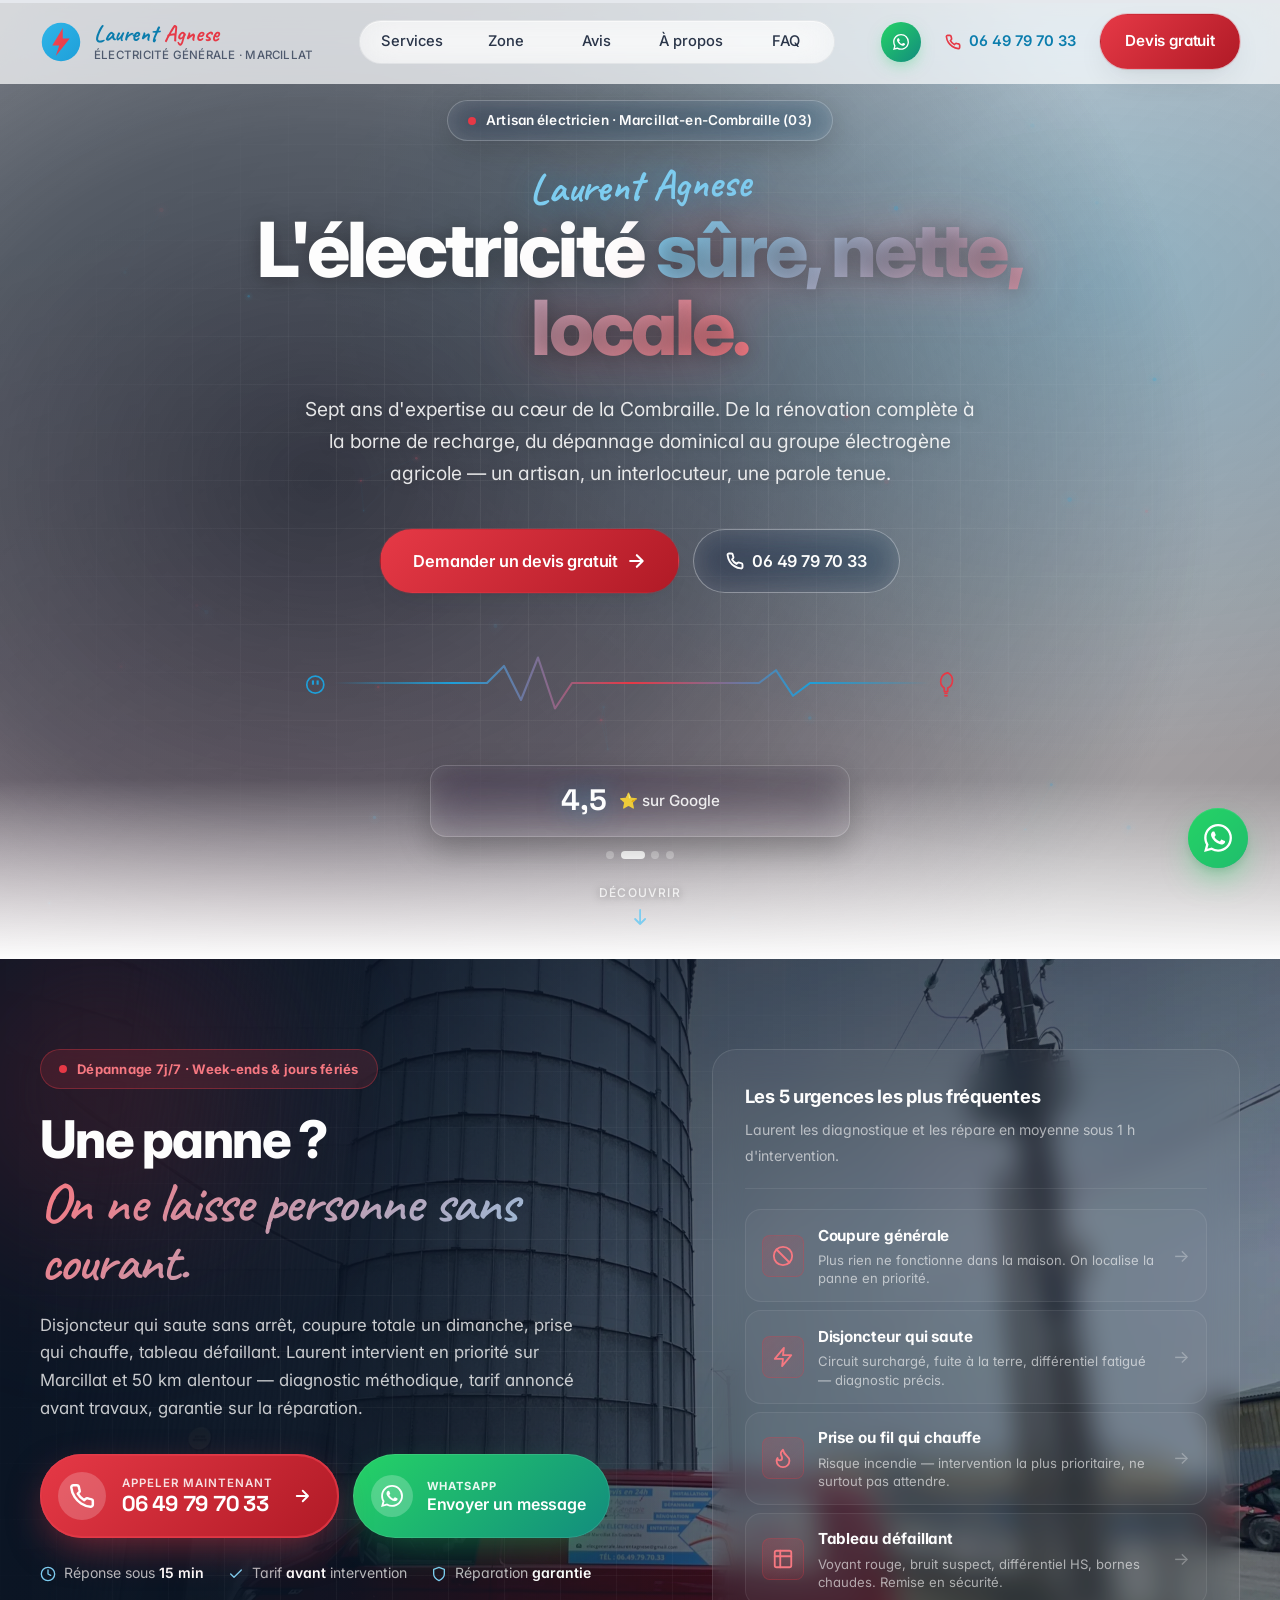
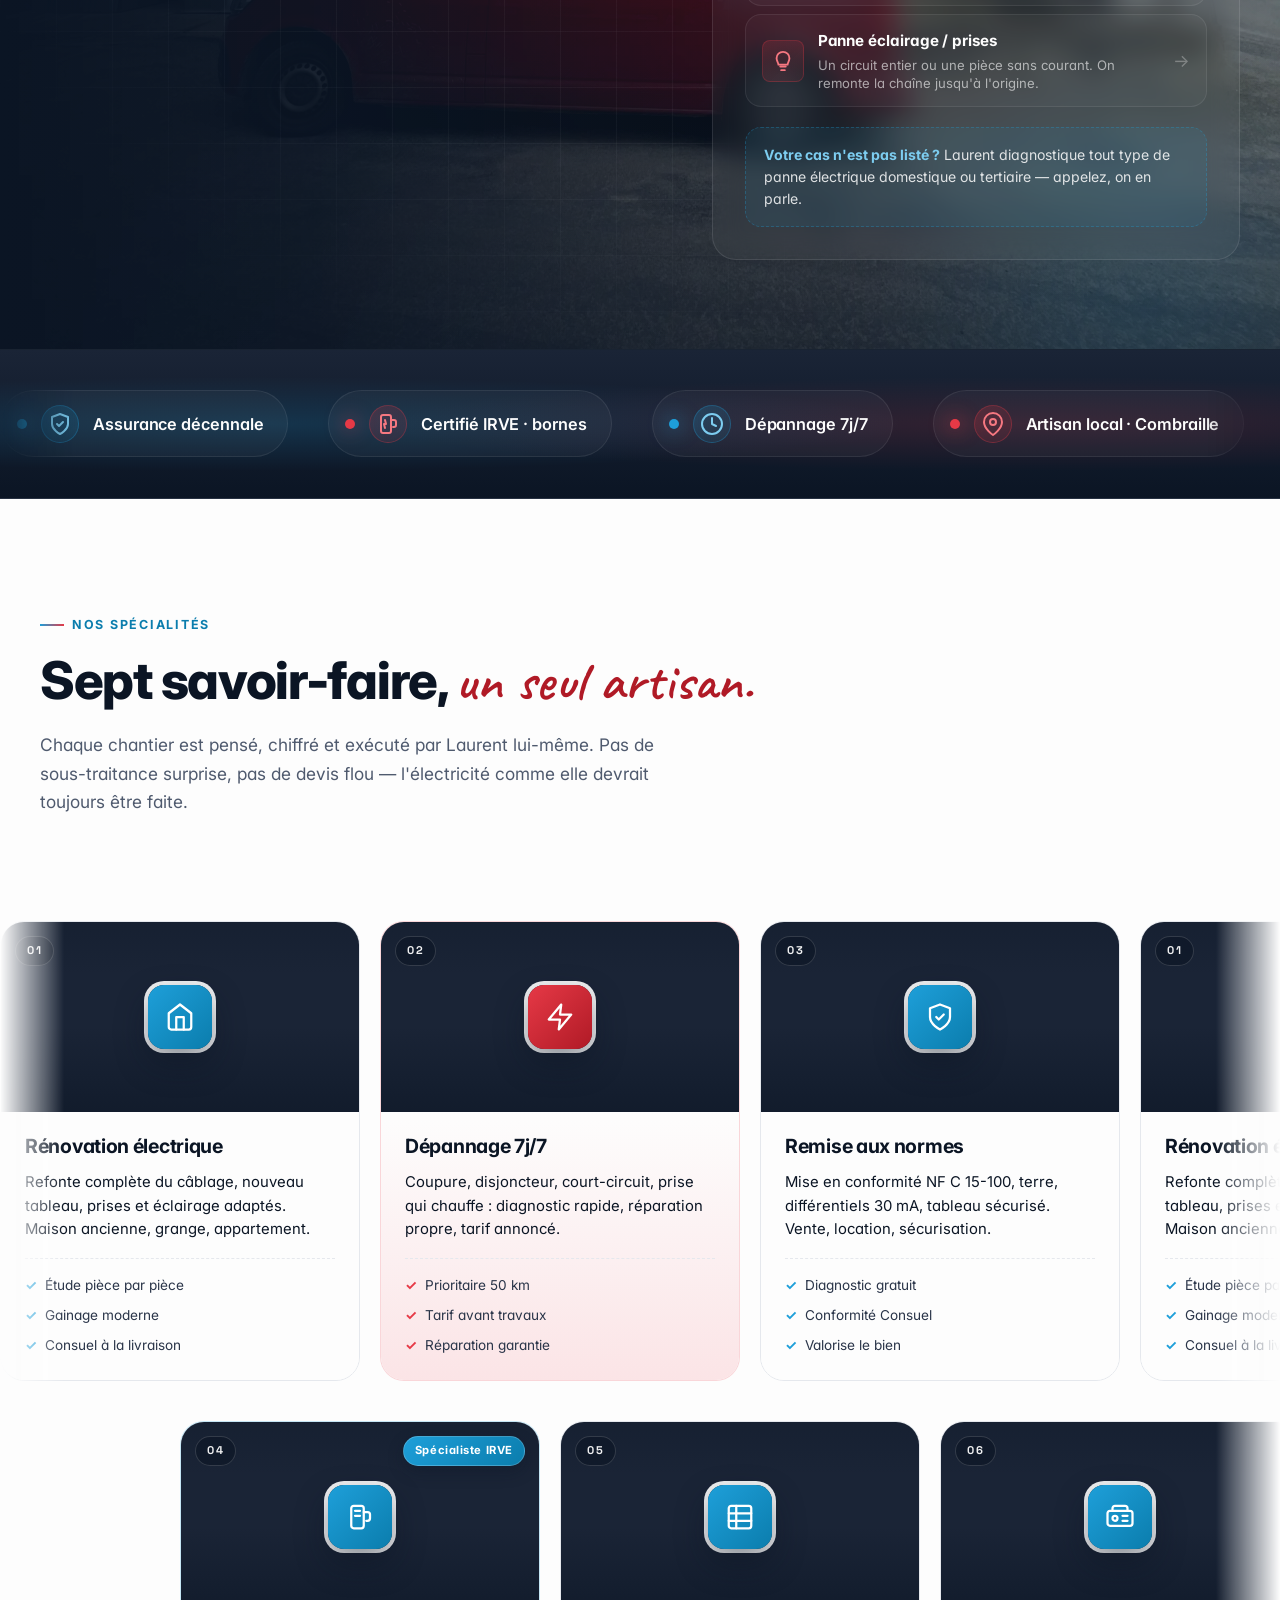
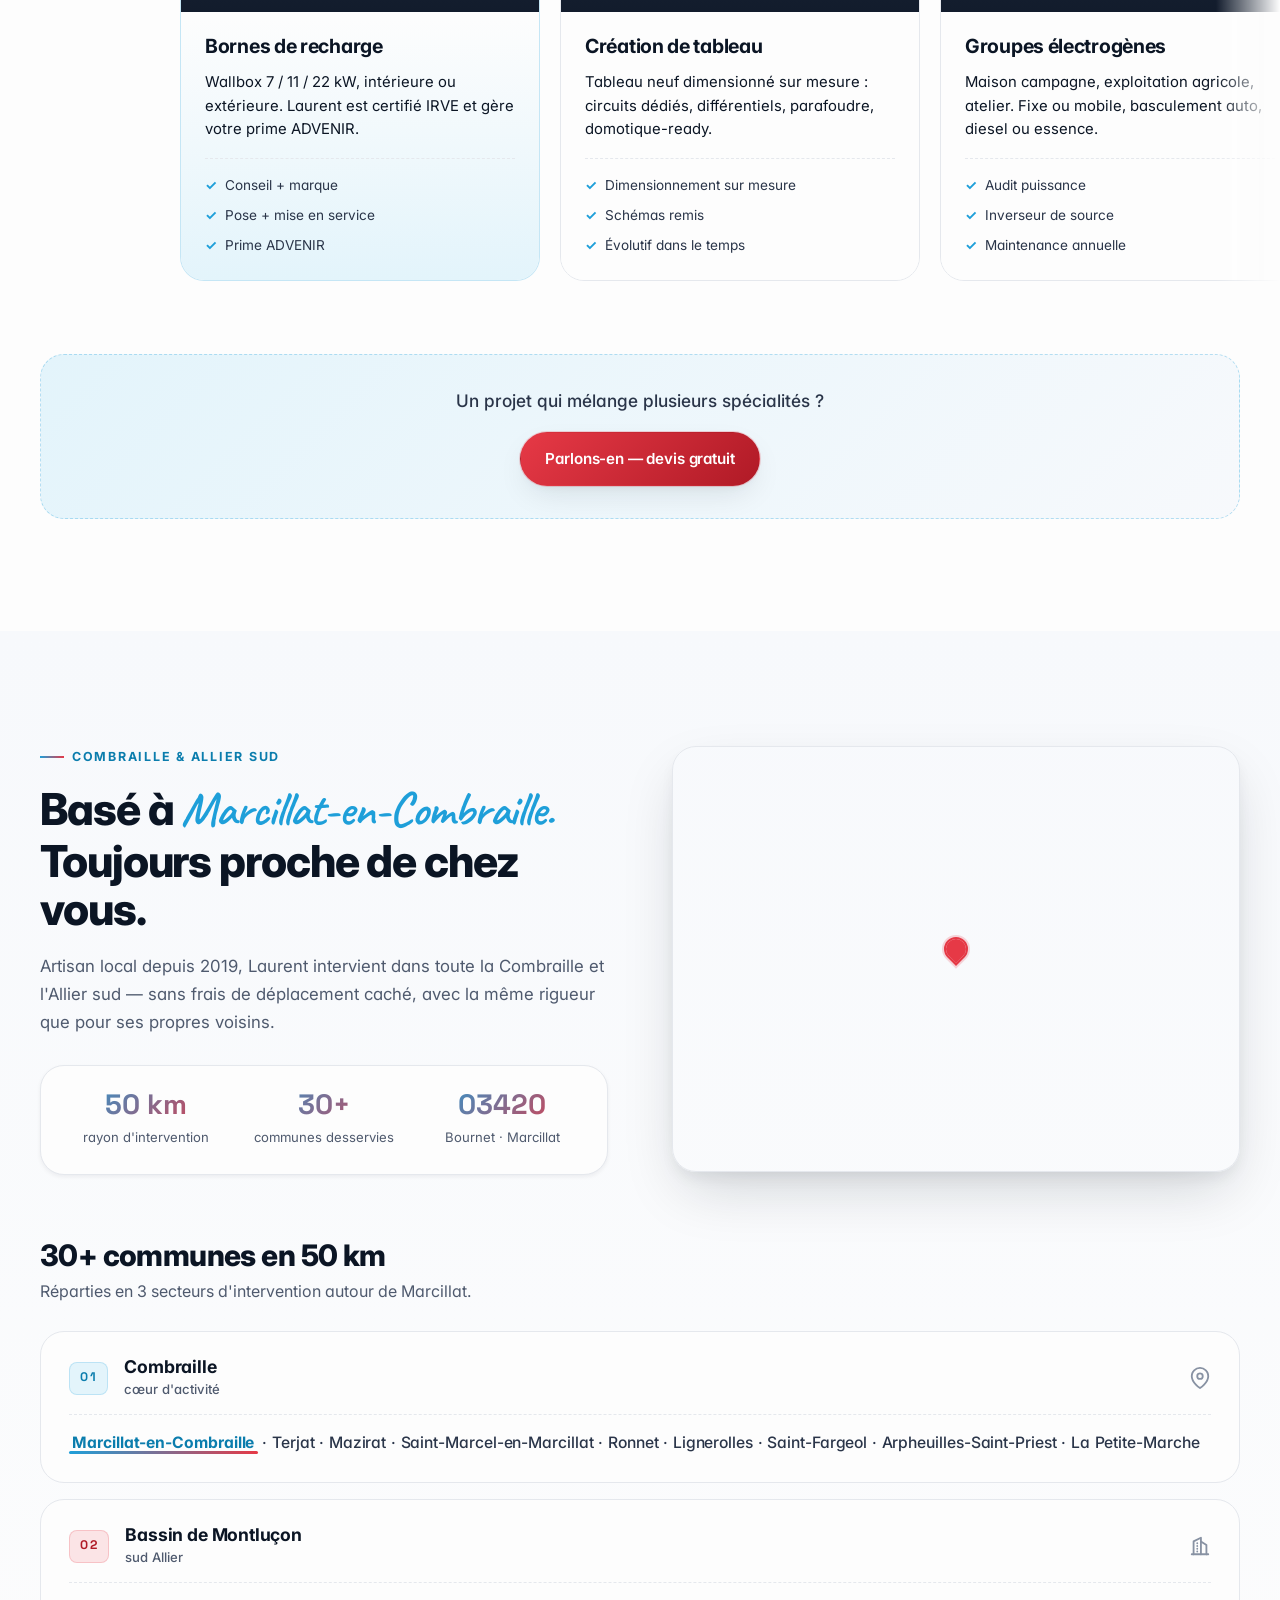
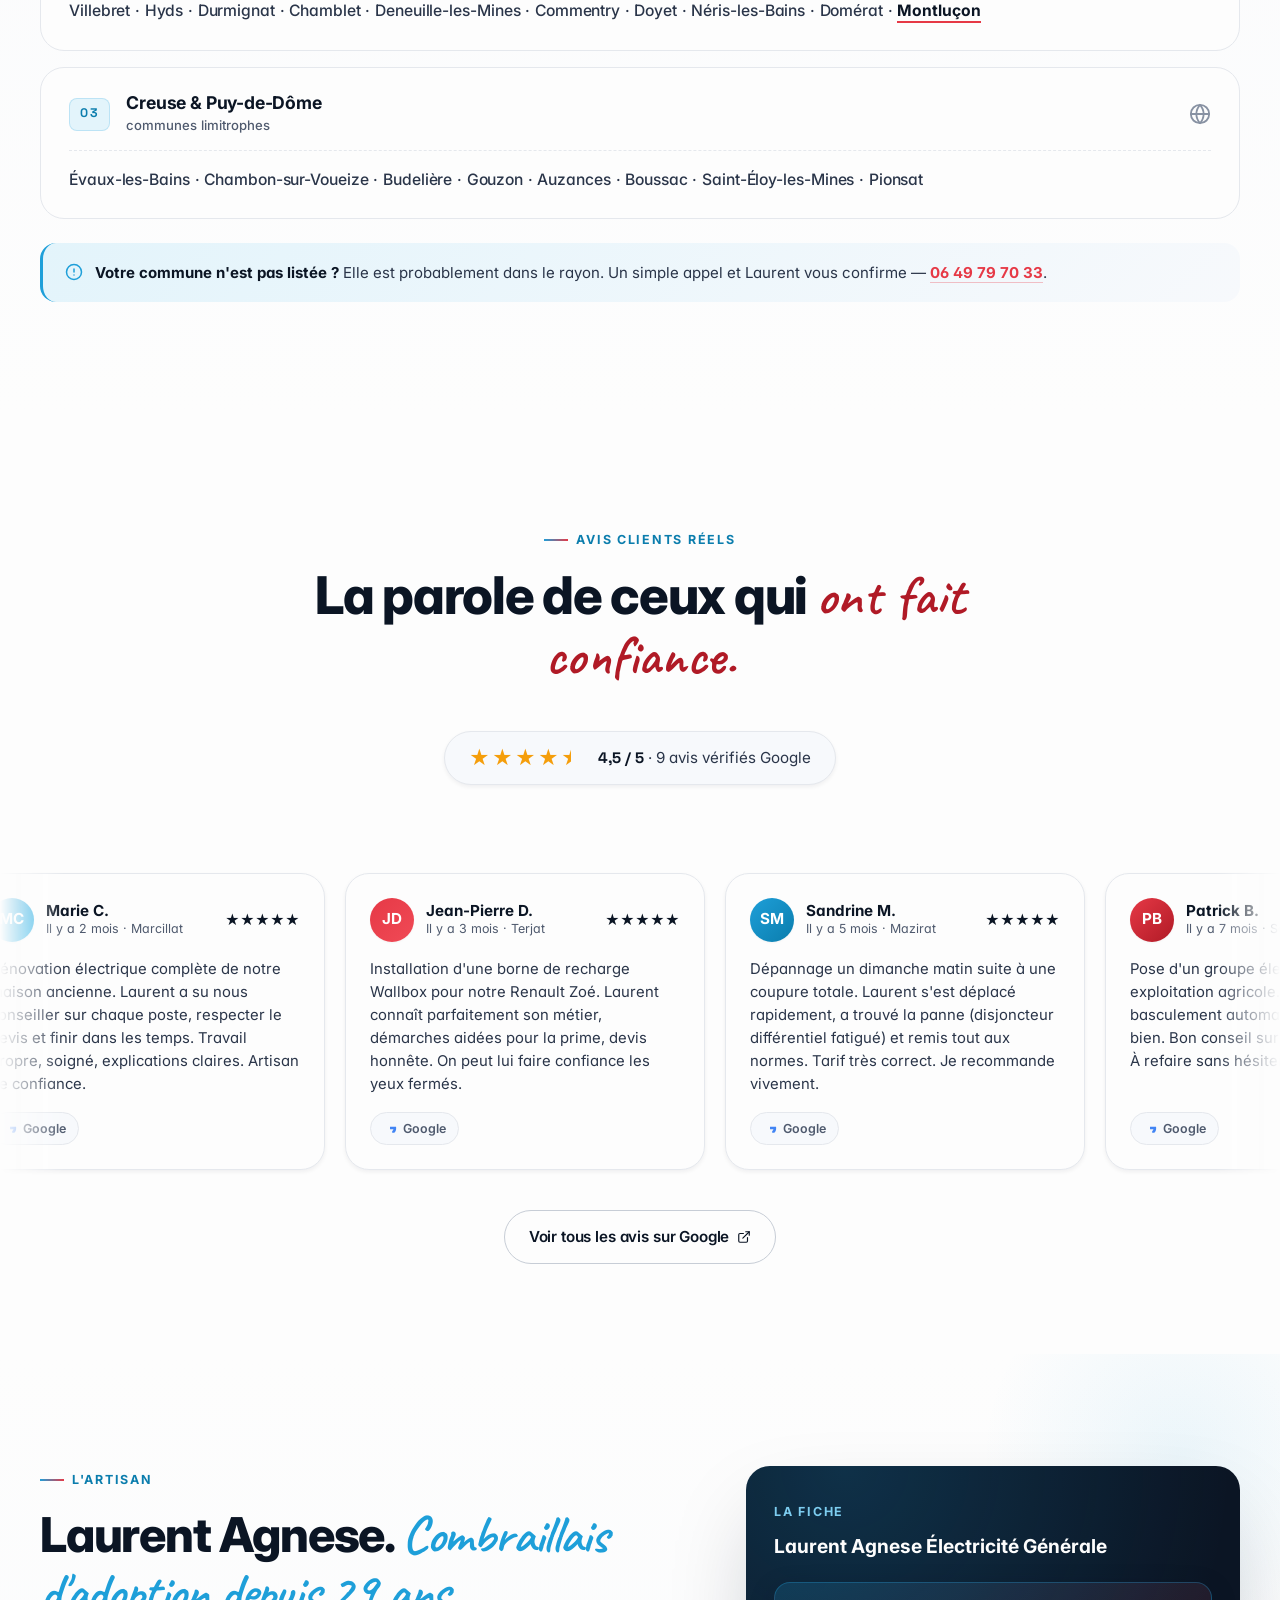
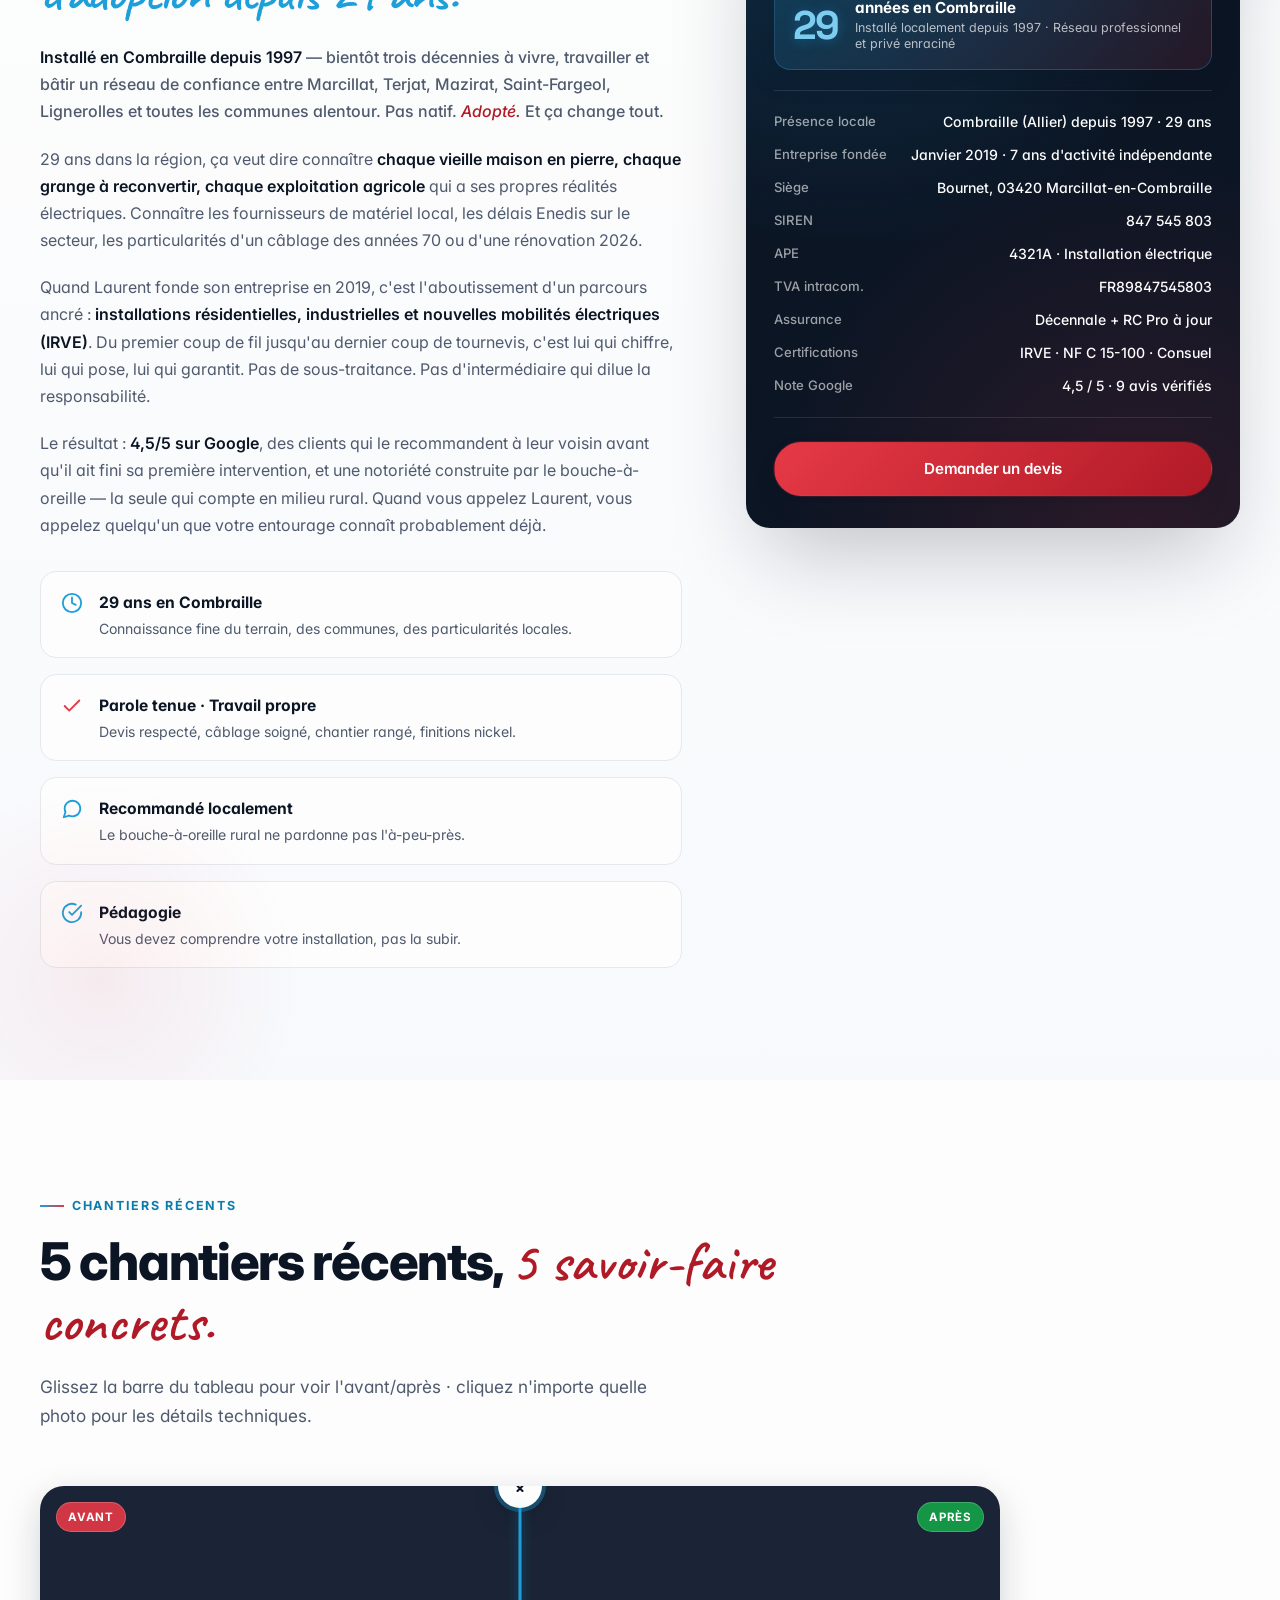
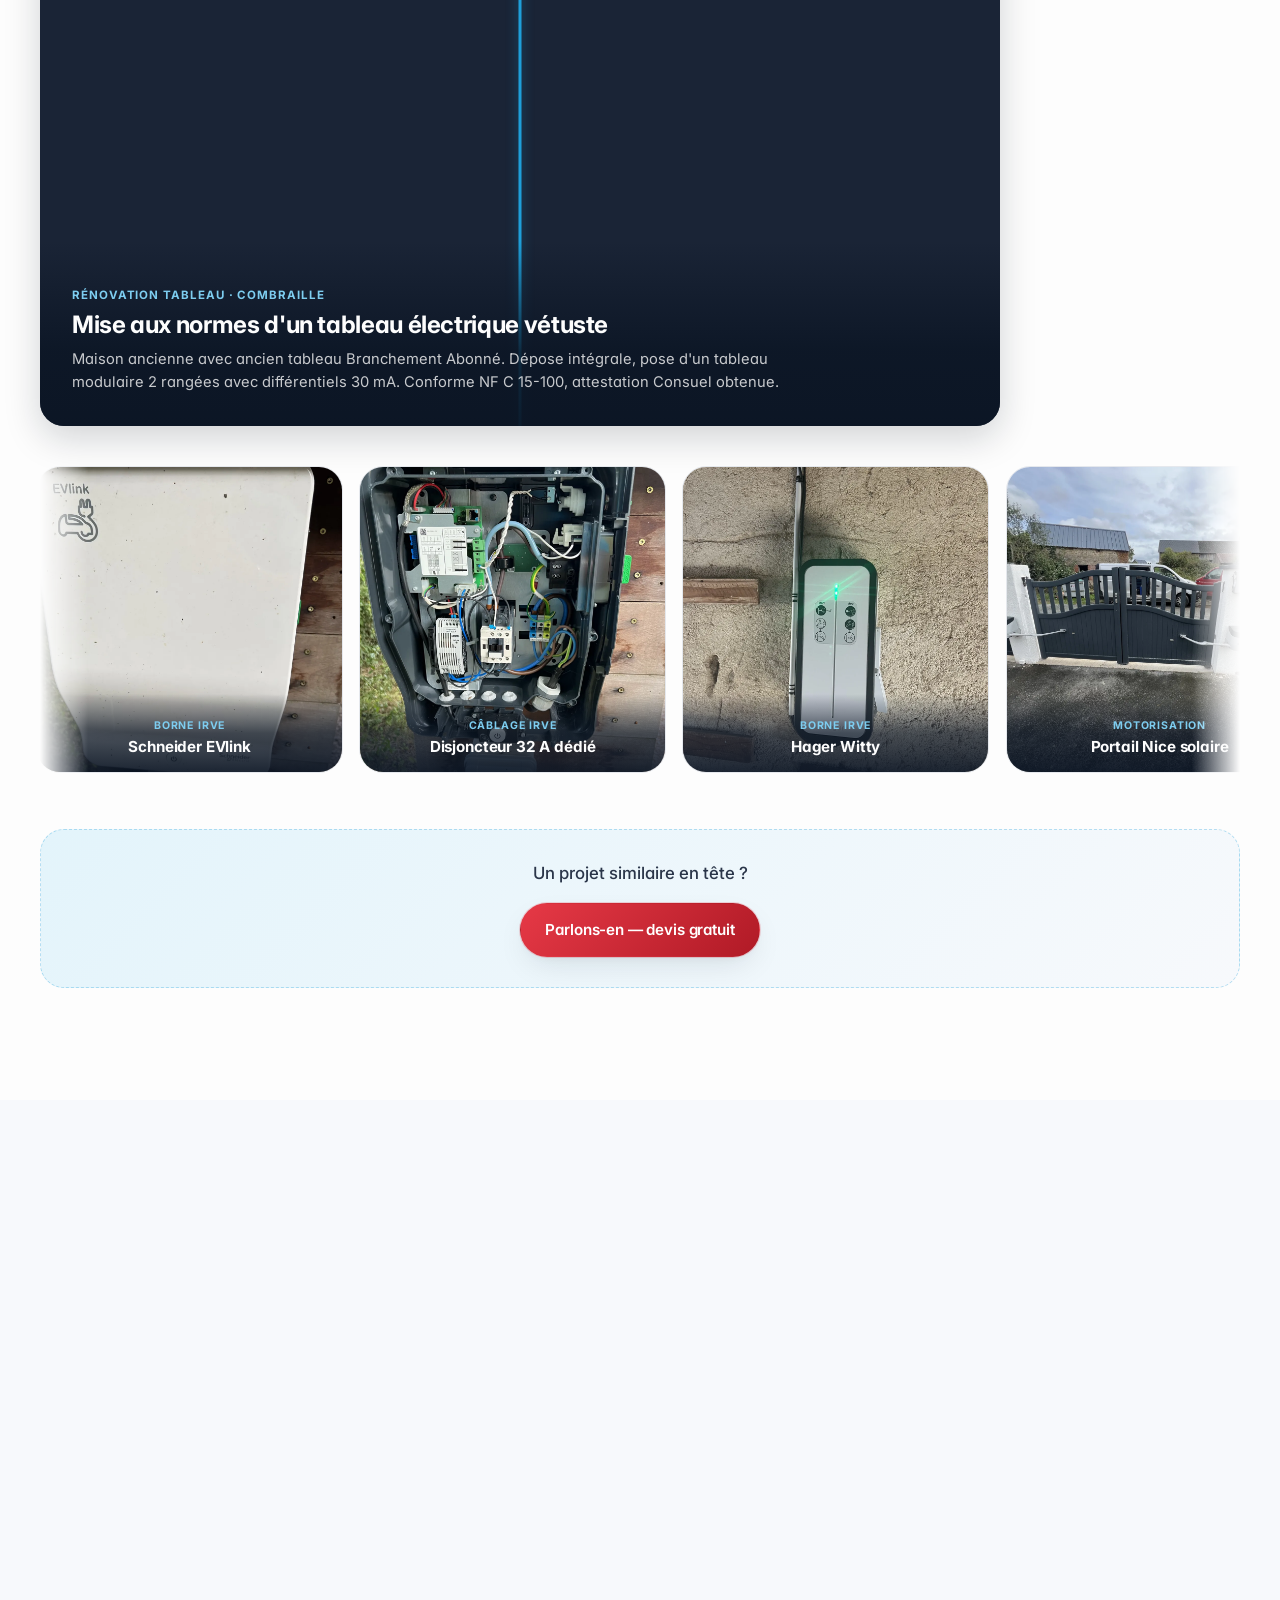
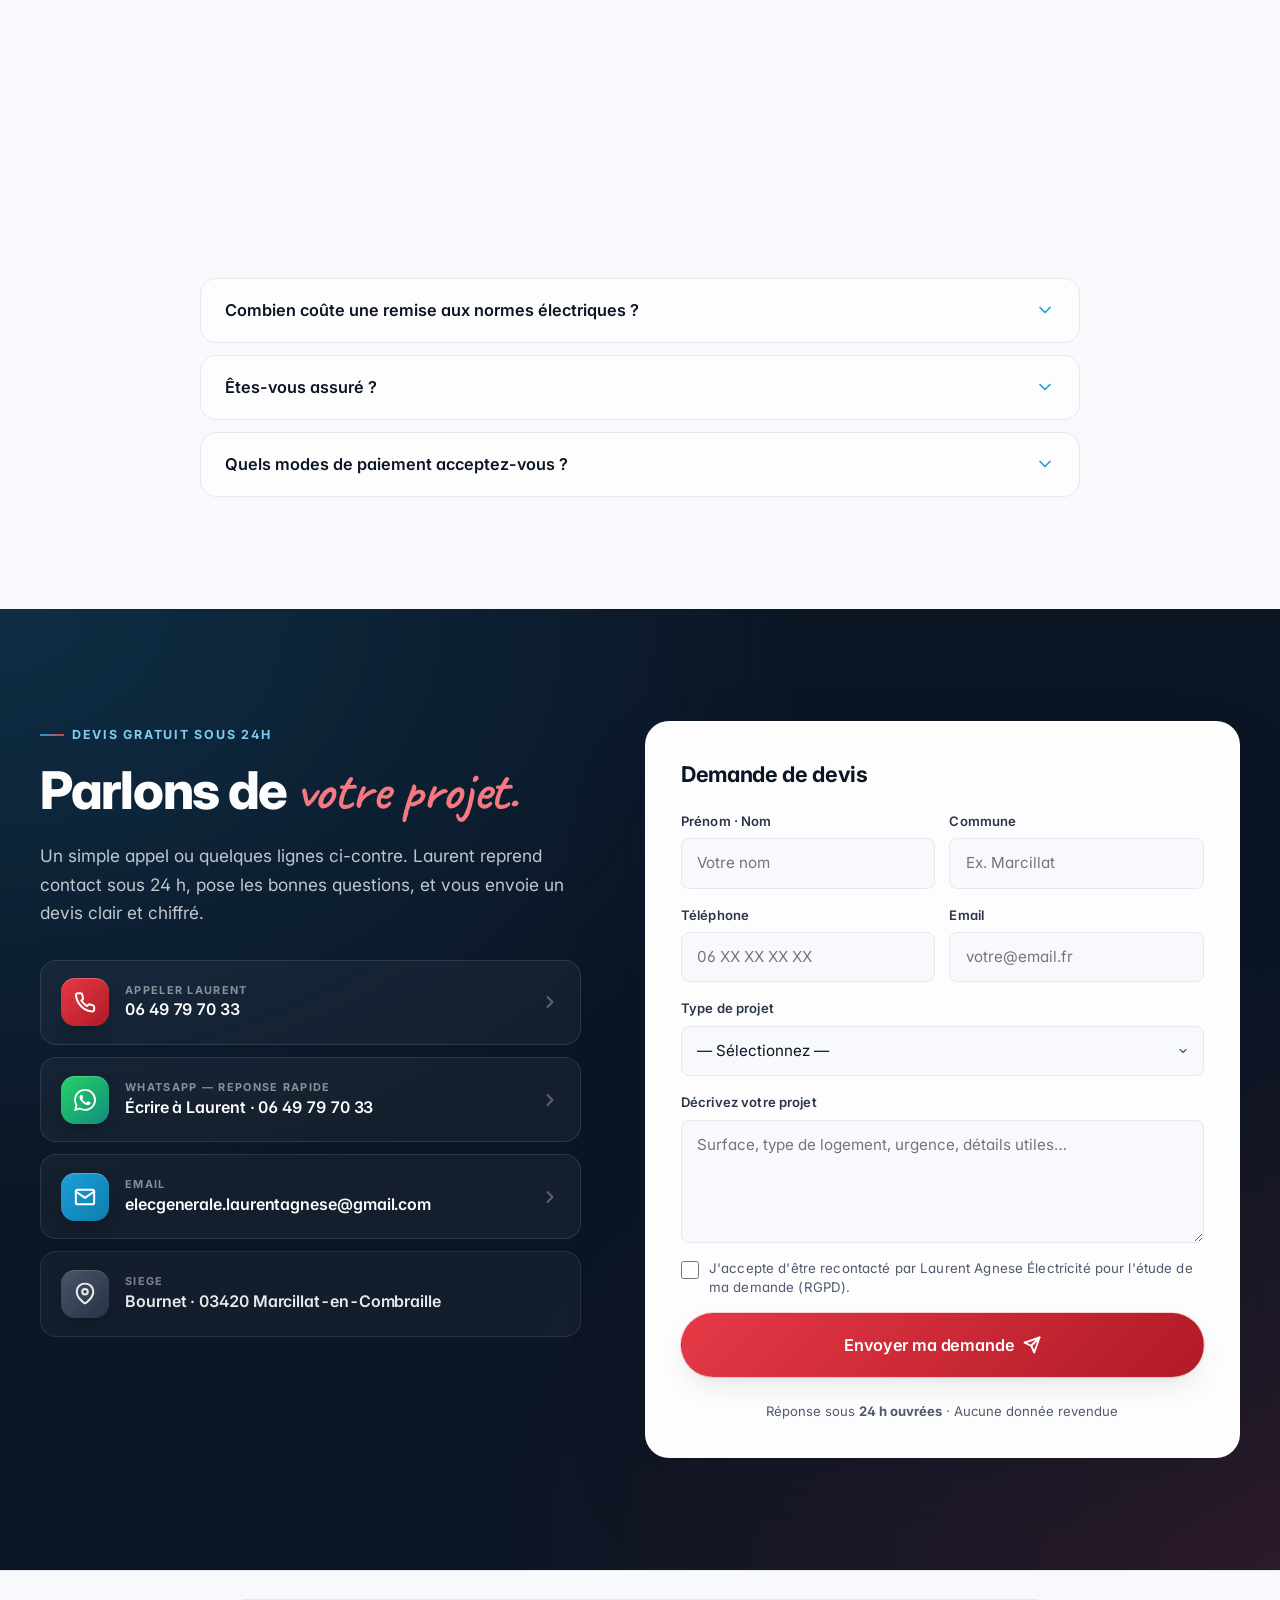
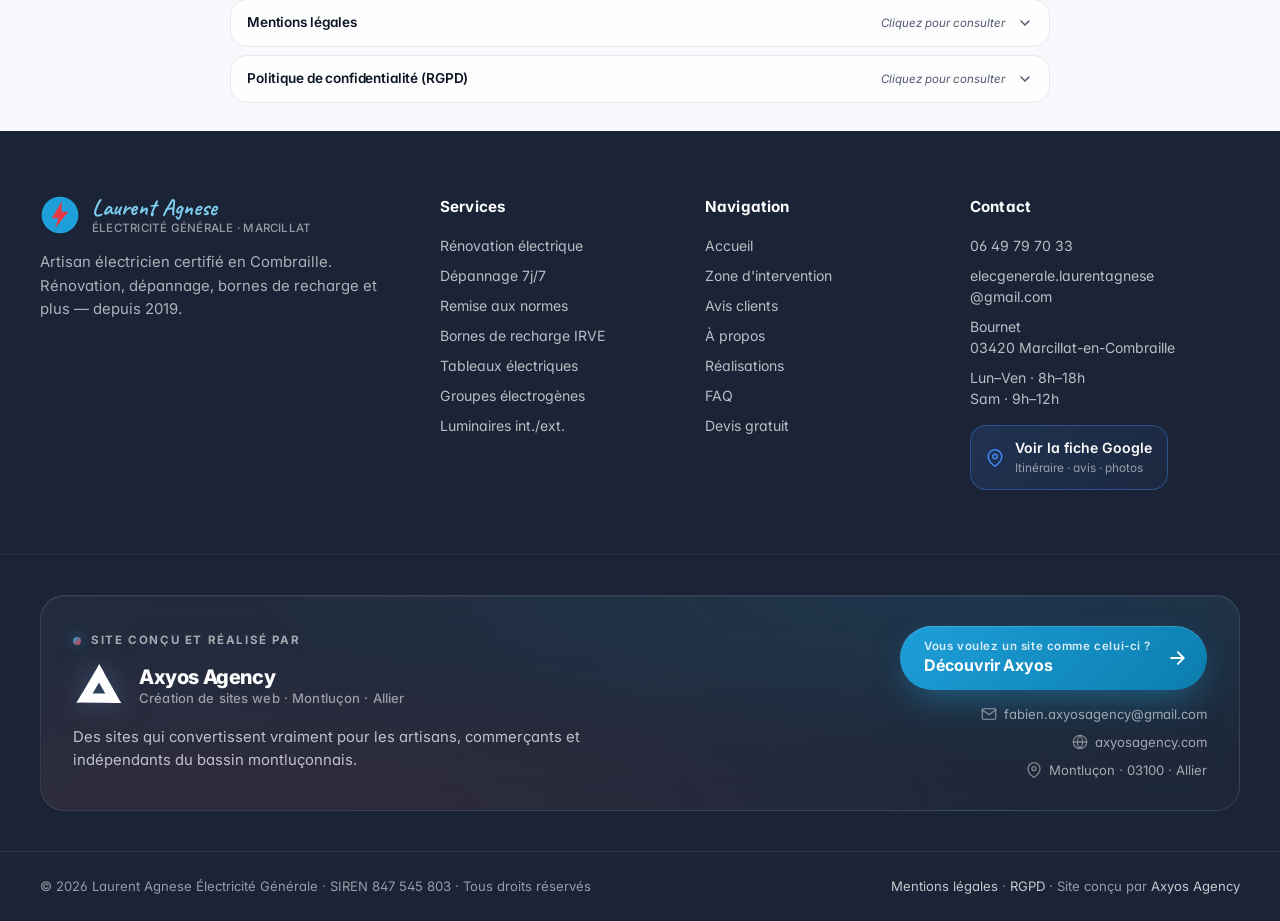
==== commit eb6e722a: "refactor(galerie): ruban scrollant + modale au clic — défilement infini interactif Remplace les 5 gr" ====
--- a/index.html
+++ b/index.html
@@ -1387,159 +1387,151 @@
         <div class="container">
             <div class="section-head reveal">
                 <span class="eyebrow">Chantiers récents</span>
-                <h2>5 réalisations, <em>5 savoir-faire concrets.</em></h2>
-                <p>Chaque chantier ci-dessous a été réalisé par Laurent. Photos vraies, pas de catalogue.</p>
-            </div>
-
-            <div class="chantiers-grid">
-
-                <!-- ===== CHANTIER 1 — Rénovation tableau (FEATURED avec slider avant/après) ===== -->
-                <article class="chantier-card chantier-featured reveal" data-chantier="tableau">
-                    <div class="chantier-media chantier-ba" data-before-after>
-                        <picture class="chantier-ba-img chantier-ba-after">
-                            <source type="image/webp" srcset="assets/chantiers/tableau-apres.webp">
-                            <img src="assets/chantiers/tableau-apres.jpg" alt="Tableau électrique neuf installé par Laurent Agnese — circuits différentiels modernes, étiquetage clair" loading="lazy" width="1200" height="1600">
+                <h2>5 chantiers récents, <em>5 savoir-faire concrets.</em></h2>
+                <p>Glissez la barre du tableau pour voir l'avant/après · cliquez n'importe quelle photo pour les détails techniques.</p>
+            </div>
+
+            <!-- ===== CHANTIER FEATURED — Avant/Après tableau (impact maximum, conservé) ===== -->
+            <article class="chantier-featured reveal" data-chantier="tableau">
+                <div class="chantier-ba" data-before-after>
+                    <picture class="chantier-ba-img chantier-ba-after">
+                        <source type="image/webp" srcset="assets/chantiers/tableau-apres.webp">
+                        <img src="assets/chantiers/tableau-apres.jpg" alt="Tableau électrique neuf installé par Laurent Agnese — circuits différentiels modernes, étiquetage clair" loading="lazy" width="1200" height="1600">
+                    </picture>
+                    <div class="chantier-ba-clip">
+                        <picture class="chantier-ba-img chantier-ba-before">
+                            <source type="image/webp" srcset="assets/chantiers/tableau-avant-1.webp">
+                            <img src="assets/chantiers/tableau-avant-1.jpg" alt="Ancien tableau électrique avant rénovation — installation vétuste, fusibles obsolètes, câblage non conforme" loading="lazy" width="1200" height="1600">
                         </picture>
-                        <div class="chantier-ba-clip">
-                            <picture class="chantier-ba-img chantier-ba-before">
-                                <source type="image/webp" srcset="assets/chantiers/tableau-avant-1.webp">
-                                <img src="assets/chantiers/tableau-avant-1.jpg" alt="Ancien tableau électrique avant rénovation — installation vétuste, fusibles obsolètes, câblage non conforme" loading="lazy" width="1200" height="1600">
-                            </picture>
-                        </div>
-                        <input type="range" min="0" max="100" value="50" class="chantier-ba-slider" aria-label="Glissez pour comparer avant et après" data-ba-input>
-                        <span class="chantier-ba-handle" aria-hidden="true">
-                            <svg width="20" height="20" viewBox="0 0 24 24" fill="none" stroke="currentColor" stroke-width="2.5" stroke-linecap="round" stroke-linejoin="round"><polyline points="15 18 9 12 15 6"/><polyline points="9 18 15 12 9 6"/></svg>
+                    </div>
+                    <input type="range" min="0" max="100" value="50" class="chantier-ba-slider" aria-label="Glissez pour comparer avant et après" data-ba-input>
+                    <span class="chantier-ba-handle" aria-hidden="true">
+                        <svg width="20" height="20" viewBox="0 0 24 24" fill="none" stroke="currentColor" stroke-width="2.5" stroke-linecap="round" stroke-linejoin="round"><polyline points="15 18 9 12 15 6"/><polyline points="9 18 15 12 9 6"/></svg>
+                    </span>
+                    <span class="chantier-ba-label chantier-ba-label-before">Avant</span>
+                    <span class="chantier-ba-label chantier-ba-label-after">Après</span>
+                </div>
+                <div class="chantier-featured-overlay">
+                    <span class="chantier-featured-cat">Rénovation tableau · Combraille</span>
+                    <h3>Mise aux normes d'un tableau électrique vétuste</h3>
+                    <p>Maison ancienne avec ancien tableau Branchement Abonné. Dépose intégrale, pose d'un tableau modulaire 2 rangées avec différentiels 30 mA. Conforme NF C 15-100, attestation Consuel obtenue.</p>
+                </div>
+            </article>
+
+            <!-- ===== RUBAN SCROLLANT — Photos chantiers (cliquables) ===== -->
+            <div class="chantiers-ribbon-wrapper reveal">
+                <div class="chantiers-ribbon" data-chantiers-ribbon>
+                    <!-- Set 1 — original -->
+                    <button type="button" class="chantier-tile" data-chantier-id="evlink" aria-label="Détails du chantier Borne IRVE Schneider EVlink">
+                        <picture>
+                            <source type="image/webp" srcset="assets/chantiers/evlink-finie.webp">
+                            <img src="assets/chantiers/evlink-finie.jpg" alt="Borne de recharge Schneider EVlink — face extérieure" loading="lazy">
+                        </picture>
+                        <span class="chantier-tile-overlay">
+                            <span class="chantier-tile-cat">Borne IRVE</span>
+                            <strong>Schneider EVlink</strong>
                         </span>
-                        <span class="chantier-ba-label chantier-ba-label-before">Avant</span>
-                        <span class="chantier-ba-label chantier-ba-label-after">Après</span>
-                    </div>
-                    <div class="chantier-content">
-                        <span class="chantier-cat">Rénovation tableau · Combraille</span>
-                        <h3>Mise aux normes complète d'un tableau électrique vétuste</h3>
-                        <p>Maison ancienne avec ancien tableau Branchement Abonné, fusibles à porcelaine, câblage déclassé. Dépose intégrale, percement et préparation de niche, pose d'un tableau modulaire 2 rangées avec différentiels 30 mA, parafoudre et étiquetage clair pièce par pièce.</p>
-                        <ul class="chantier-tech">
-                            <li>Dépose totale de l'ancien tableau Branchement Abonné</li>
-                            <li>Tableau neuf 2 rangées, différentiels haute sensibilité</li>
-                            <li>Conformité <strong>NF C 15-100</strong> · attestation Consuel</li>
-                            <li>Étiquetage et schéma remis au client</li>
-                        </ul>
-                    </div>
-                </article>
-
-                <!-- ===== CHANTIER 2 — IRVE Schneider EVlink ===== -->
-                <article class="chantier-card reveal" data-chantier="evlink">
-                    <div class="chantier-media chantier-carousel" data-carousel>
-                        <picture class="chantier-photo" data-photo-active>
-                            <source type="image/webp" srcset="assets/chantiers/evlink-finie.webp">
-                            <img src="assets/chantiers/evlink-finie.jpg" alt="Borne de recharge Schneider Electric EVlink installée en extérieur — façade fermée, prête à charger" loading="lazy" width="1200" height="1600">
+                    </button>
+
+                    <button type="button" class="chantier-tile" data-chantier-id="evlink" aria-label="Détails — vue intérieure de la borne EVlink">
+                        <picture>
+                            <source type="image/webp" srcset="assets/chantiers/evlink-interieur.webp">
+                            <img src="assets/chantiers/evlink-interieur.jpg" alt="Intérieur câblage de la borne Schneider EVlink" loading="lazy">
                         </picture>
-                        <picture class="chantier-photo">
-                            <source type="image/webp" srcset="assets/chantiers/evlink-interieur.webp">
-                            <img src="assets/chantiers/evlink-interieur.jpg" alt="Intérieur de la borne EVlink — disjoncteurs, contacteur, raccordement terre, câblage soigné par Laurent Agnese certifié IRVE" loading="lazy" width="1200" height="1600">
+                        <span class="chantier-tile-overlay">
+                            <span class="chantier-tile-cat">Câblage IRVE</span>
+                            <strong>Disjoncteur 32 A dédié</strong>
+                        </span>
+                    </button>
+
+                    <button type="button" class="chantier-tile" data-chantier-id="hager" aria-label="Détails du chantier Borne IRVE Hager Witty">
+                        <picture>
+                            <source type="image/webp" srcset="assets/chantiers/hager-led.webp">
+                            <img src="assets/chantiers/hager-led.jpg" alt="Borne de recharge Hager Witty avec LED verte" loading="lazy">
                         </picture>
-                        <div class="chantier-carousel-dots">
-                            <button class="dot active" data-photo="0" type="button" aria-label="Photo 1 — borne fermée"></button>
-                            <button class="dot" data-photo="1" type="button" aria-label="Photo 2 — intérieur"></button>
-                        </div>
-                        <span class="chantier-badge">IRVE certifié</span>
-                    </div>
-                    <div class="chantier-content">
-                        <span class="chantier-cat">Borne de recharge IRVE · Combraille</span>
-                        <h3>Schneider Electric EVlink — pose extérieure</h3>
-                        <p>Wallbox 7 kW Schneider EVlink en pose murale extérieure, raccordement dédié protégé, mise en service complète. Le client charge désormais son véhicule électrique chaque nuit sur prise dédiée 32 A monophasée.</p>
-                        <ul class="chantier-tech">
-                            <li>Wallbox <strong>7 kW</strong> Schneider Electric EVlink</li>
-                            <li>Disjoncteur dédié 32 A + différentiel type A</li>
-                            <li>Liaison équipotentielle de terre conforme IRVE</li>
-                            <li>Test mise en service + accompagnement prime ADVENIR</li>
-                        </ul>
-                    </div>
-                </article>
-
-                <!-- ===== CHANTIER 3 — IRVE Hager ===== -->
-                <article class="chantier-card reveal" data-chantier="hager">
-                    <div class="chantier-media">
-                        <picture class="chantier-photo" data-photo-active>
-                            <source type="image/webp" srcset="assets/chantiers/hager-led.webp">
-                            <img src="assets/chantiers/hager-led.jpg" alt="Borne de recharge Hager Witty installée — LED verte allumée signalant la disponibilité, pose intérieure protégée" loading="lazy" width="1200" height="1600">
+                        <span class="chantier-tile-overlay">
+                            <span class="chantier-tile-cat">Borne IRVE</span>
+                            <strong>Hager Witty</strong>
+                        </span>
+                    </button>
+
+                    <button type="button" class="chantier-tile" data-chantier-id="portail" aria-label="Détails du chantier portail motorisé Nice">
+                        <picture>
+                            <source type="image/webp" srcset="assets/chantiers/portail-resultat.webp">
+                            <img src="assets/chantiers/portail-resultat.jpg" alt="Portail double battant motorisé Nice" loading="lazy">
                         </picture>
-                        <span class="chantier-badge">IRVE certifié</span>
-                    </div>
-                    <div class="chantier-content">
-                        <span class="chantier-cat">Borne de recharge IRVE · Combraille</span>
-                        <h3>Hager Witty — pose intérieure abritée</h3>
-                        <p>Borne Hager Witty installée dans abri couvert, idéale pour propriétaires de garage ou car-port. Voyant LED vert : prête à charger, intervention rapide, pose propre.</p>
-                        <ul class="chantier-tech">
-                            <li>Wallbox Hager Witty <strong>7 / 22 kW</strong></li>
-                            <li>Pose abritée — protection IP54</li>
-                            <li>Mise en service + démonstration utilisateur</li>
-                        </ul>
-                    </div>
-                </article>
-
-                <!-- ===== CHANTIER 4 — Motorisation portail Nice ===== -->
-                <article class="chantier-card reveal" data-chantier="portail">
-                    <div class="chantier-media chantier-carousel" data-carousel>
-                        <picture class="chantier-photo" data-photo-active>
-                            <source type="image/webp" srcset="assets/chantiers/portail-resultat.webp">
-                            <img src="assets/chantiers/portail-resultat.jpg" alt="Portail double battant gris anthracite motorisé Nice installé par Laurent Agnese — vue d'ensemble depuis l'allée" loading="lazy" width="1600" height="1200">
+                        <span class="chantier-tile-overlay">
+                            <span class="chantier-tile-cat">Motorisation</span>
+                            <strong>Portail Nice solaire</strong>
+                        </span>
+                    </button>
+
+                    <button type="button" class="chantier-tile" data-chantier-id="portail" aria-label="Détails — système solaire du portail">
+                        <picture>
+                            <source type="image/webp" srcset="assets/chantiers/portail-systeme.webp">
+                            <img src="assets/chantiers/portail-systeme.jpg" alt="Détail technique du système solaire Nice" loading="lazy">
                         </picture>
-                        <picture class="chantier-photo">
-                            <source type="image/webp" srcset="assets/chantiers/portail-systeme.webp">
-                            <img src="assets/chantiers/portail-systeme.jpg" alt="Détail technique de la motorisation Nice — panneau solaire, boîtier de commande, alimentation autonome sans tranchée" loading="lazy" width="1200" height="1600">
+                        <span class="chantier-tile-overlay">
+                            <span class="chantier-tile-cat">Solaire autonome</span>
+                            <strong>Sans tranchée</strong>
+                        </span>
+                    </button>
+
+                    <button type="button" class="chantier-tile" data-chantier-id="groupe" aria-label="Détails du chantier inverseur de source">
+                        <picture>
+                            <source type="image/webp" srcset="assets/chantiers/groupe-inverseur.webp">
+                            <img src="assets/chantiers/groupe-inverseur.jpg" alt="Inverseur de source manuel Habitation/Groupe" loading="lazy">
                         </picture>
-                        <div class="chantier-carousel-dots">
-                            <button class="dot active" data-photo="0" type="button" aria-label="Photo 1 — portail fini"></button>
-                            <button class="dot" data-photo="1" type="button" aria-label="Photo 2 — détail système"></button>
-                        </div>
-                    </div>
-                    <div class="chantier-content">
-                        <span class="chantier-cat">Motorisation portail · Combraille</span>
-                        <h3>Portail double battant motorisé Nice — alimentation solaire</h3>
-                        <p>Solution autonome sans tranchée : motorisation Nice double battant alimentée par panneau solaire dédié. Idéal pour propriétés rurales sans tirage électrique facile vers le portail. Mise en service + télécommandes programmées.</p>
-                        <ul class="chantier-tech">
-                            <li>Motorisation <strong>Nice</strong> double battant</li>
-                            <li>Alimentation par <strong>panneau solaire</strong> + batterie tampon</li>
-                            <li>Aucune tranchée requise — installation rapide</li>
-                            <li>Programmation télécommandes + photocellules sécurité</li>
-                        </ul>
-                    </div>
-                </article>
-
-                <!-- ===== CHANTIER 5 — Groupe électrogène commutable ===== -->
-                <article class="chantier-card reveal" data-chantier="groupe">
-                    <div class="chantier-media chantier-carousel" data-carousel>
-                        <picture class="chantier-photo" data-photo-active>
-                            <source type="image/webp" srcset="assets/chantiers/groupe-inverseur.webp">
-                            <img src="assets/chantiers/groupe-inverseur.jpg" alt="Inverseur de source manuel commutable — sélecteur Habitation / Groupe électrogène posé par Laurent Agnese, sécurité maximale en cas de coupure réseau" loading="lazy" width="1200" height="1600">
+                        <span class="chantier-tile-overlay">
+                            <span class="chantier-tile-cat">Sécurité coupure</span>
+                            <strong>Inverseur de source</strong>
+                        </span>
+                    </button>
+
+                    <button type="button" class="chantier-tile" data-chantier-id="groupe" aria-label="Détails — groupe électrogène en service">
+                        <picture>
+                            <source type="image/webp" srcset="assets/chantiers/groupe-electrogene.webp">
+                            <img src="assets/chantiers/groupe-electrogene.jpg" alt="Groupe électrogène MW Tools en service" loading="lazy">
                         </picture>
-                        <picture class="chantier-photo">
-                            <source type="image/webp" srcset="assets/chantiers/groupe-electrogene.webp">
-                            <img src="assets/chantiers/groupe-electrogene.jpg" alt="Groupe électrogène MW Tools en service — sortie 32 A bleue connectée au tableau de l'habitation via inverseur de source" loading="lazy" width="1200" height="1600">
+                        <span class="chantier-tile-overlay">
+                            <span class="chantier-tile-cat">Groupe électrogène</span>
+                            <strong>Sortie 32 A</strong>
+                        </span>
+                    </button>
+
+                    <button type="button" class="chantier-tile" data-chantier-id="tableau" aria-label="Détails du chantier rénovation tableau électrique">
+                        <picture>
+                            <source type="image/webp" srcset="assets/chantiers/tableau-avant-2.webp">
+                            <img src="assets/chantiers/tableau-avant-2.jpg" alt="Niche tableau pendant le chantier de rénovation" loading="lazy">
                         </picture>
-                        <div class="chantier-carousel-dots">
-                            <button class="dot active" data-photo="0" type="button" aria-label="Photo 1 — inverseur de source"></button>
-                            <button class="dot" data-photo="1" type="button" aria-label="Photo 2 — groupe en service"></button>
-                        </div>
-                    </div>
-                    <div class="chantier-content">
-                        <span class="chantier-cat">Groupe électrogène commutable · Combraille</span>
-                        <h3>Inverseur de source manuel — habitation / groupe</h3>
-                        <p>Coupure secteur fréquente en milieu rural ? Pose d'un inverseur de source manuel à 2 positions (« I Habitation » / « II Groupe ») permettant de basculer en sécurité l'alimentation de la maison vers un groupe électrogène mobile en cas de panne EDF. Plus de rallonges, plus de risque, sécurité totale.</p>
-                        <ul class="chantier-tech">
-                            <li>Inverseur de source <strong>2 positions</strong> verrouillé mécaniquement</li>
-                            <li>Câblage dédié vers prise extérieure 32 A pour le groupe</li>
-                            <li>Compatible groupes <strong>3 à 6 kW</strong> (résidentiel)</li>
-                            <li>Audit consommation prioritaire avant pose</li>
-                        </ul>
-                    </div>
-                </article>
-
+                        <span class="chantier-tile-overlay">
+                            <span class="chantier-tile-cat">Process chantier</span>
+                            <strong>Préparation niche</strong>
+                        </span>
+                    </button>
+                </div>
             </div>
 
             <div class="gallery-cta reveal">
                 <p>Un projet similaire en tête&nbsp;?</p>
                 <a href="#devis" class="btn btn-primary">Parlons-en — devis gratuit</a>
+            </div>
+        </div>
+
+        <!-- ===== MODALE détail chantier ===== -->
+        <div class="chantier-modal" data-chantier-modal hidden>
+            <div class="chantier-modal-backdrop" data-modal-close></div>
+            <div class="chantier-modal-content" role="dialog" aria-labelledby="chantier-modal-title" aria-modal="true">
+                <button class="chantier-modal-close" type="button" data-modal-close aria-label="Fermer">
+                    <svg width="20" height="20" viewBox="0 0 24 24" fill="none" stroke="currentColor" stroke-width="2.5" stroke-linecap="round" stroke-linejoin="round"><line x1="18" y1="6" x2="6" y2="18"/><line x1="6" y1="6" x2="18" y2="18"/></svg>
+                </button>
+                <div class="chantier-modal-photos" data-modal-photos></div>
+                <div class="chantier-modal-body">
+                    <span class="chantier-modal-cat" data-modal-cat></span>
+                    <h3 id="chantier-modal-title" data-modal-title></h3>
+                    <p data-modal-desc></p>
+                    <ul class="chantier-tech" data-modal-tech></ul>
+                </div>
             </div>
         </div>
     </section>
--- a/styles.css
+++ b/styles.css
@@ -2461,124 +2461,373 @@
     background: var(--paper);
 }
 
-/* === GRILLE CHANTIERS === */
-.chantiers-grid {
-    display: grid;
-    grid-template-columns: repeat(2, 1fr);
-    gap: 1.5rem;
-    margin-bottom: 3rem;
-}
-
-.chantier-card {
-    background: var(--paper);
-    border: 1px solid var(--ink-10);
+/* ==========================================================================
+   FEATURED — Avant/Après tableau (impact maximum, premier élément)
+   ========================================================================== */
+.chantier-featured {
+    position: relative;
     border-radius: var(--radius-lg);
     overflow: hidden;
-    transition: all var(--t) var(--ease);
-    display: flex;
-    flex-direction: column;
-}
-.chantier-card:hover {
-    transform: translateY(-4px);
-    box-shadow: var(--shadow-lg);
-    border-color: rgba(30, 159, 217, 0.3);
-}
-
-/* Card "featured" (avant/après tableau) prend toute la largeur */
-.chantier-featured {
-    grid-column: 1 / -1;
-    flex-direction: row;
-}
-.chantier-featured .chantier-media {
-    flex: 1.4;
-    min-height: 480px;
-}
-.chantier-featured .chantier-content {
-    flex: 1;
-    padding: 2rem;
-}
-
-/* === MEDIA (photo bloc top) === */
-.chantier-media {
+    margin-bottom: 2rem;
+    background: var(--ink-90);
+    aspect-ratio: 16 / 9;
+    max-height: 540px;
+    box-shadow: 0 12px 36px rgba(11, 21, 36, 0.18);
+    isolation: isolate;
+}
+.chantier-featured-overlay {
+    position: absolute;
+    bottom: 0;
+    left: 0;
+    right: 0;
+    z-index: 6;
+    padding: 2.5rem 2rem 2rem;
+    background: linear-gradient(180deg, transparent 0%, rgba(11, 21, 36, 0.85) 60%, rgba(11, 21, 36, 0.95) 100%);
+    color: var(--paper);
+    pointer-events: none;
+}
+.chantier-featured-cat {
+    display: inline-block;
+    font-size: 0.72rem;
+    font-weight: 700;
+    color: var(--blue-lighter);
+    text-transform: uppercase;
+    letter-spacing: 0.08em;
+    margin-bottom: 0.4rem;
+}
+.chantier-featured-overlay h3 {
+    font-size: clamp(1.15rem, 2.2vw, 1.5rem);
+    font-weight: 700;
+    line-height: 1.25;
+    color: var(--paper);
+    margin-bottom: 0.5rem;
+    letter-spacing: -0.015em;
+    max-width: 720px;
+}
+.chantier-featured-overlay p {
+    font-size: 0.92rem;
+    line-height: 1.55;
+    color: rgba(253, 253, 253, 0.78);
+    max-width: 720px;
+}
+@media (max-width: 640px) {
+    .chantier-featured { aspect-ratio: 4/5; max-height: none; }
+    .chantier-featured-overlay { padding: 2rem 1.25rem 1.25rem; }
+    .chantier-featured-overlay p { display: none; }
+}
+
+/* ==========================================================================
+   RUBAN SCROLLANT — Photos chantiers cliquables (auto-scroll + drag/swipe)
+   ========================================================================== */
+.chantiers-ribbon-wrapper {
     position: relative;
-    aspect-ratio: 4 / 3;
+    overflow-x: auto;
+    overflow-y: hidden;
+    -webkit-overflow-scrolling: touch;
+    scrollbar-width: none;
+    -ms-overflow-style: none;
+    padding: 0.5rem 0 1.5rem;
+    margin-bottom: 2rem;
+    cursor: grab;
+    user-select: none;
+    -webkit-user-select: none;
+    mask-image: linear-gradient(90deg, transparent 0%, #000 4%, #000 96%, transparent 100%);
+    -webkit-mask-image: linear-gradient(90deg, transparent 0%, #000 4%, #000 96%, transparent 100%);
+}
+.chantiers-ribbon-wrapper::-webkit-scrollbar { display: none; }
+.chantiers-ribbon-wrapper.is-grabbing { cursor: grabbing; }
+
+.chantiers-ribbon {
+    display: flex;
+    gap: 1rem;
+    width: max-content;
+    padding: 0 1rem;
+    will-change: scroll-position;
+}
+
+/* Tile = un photo card du ruban */
+.chantier-tile {
+    position: relative;
+    flex-shrink: 0;
+    width: clamp(220px, 24vw, 320px);
+    aspect-ratio: 1 / 1;
+    border-radius: var(--radius-lg);
     overflow: hidden;
     background: var(--ink-10);
+    border: 1px solid var(--ink-10);
+    cursor: pointer;
+    padding: 0;
+    transition: transform 350ms var(--ease), box-shadow 350ms var(--ease), filter 350ms var(--ease);
+    will-change: transform;
     isolation: isolate;
 }
-.chantier-photo {
-    position: absolute;
-    inset: 0;
-    opacity: 0;
-    transition: opacity 400ms var(--ease);
-    pointer-events: none;
-    z-index: 1;
-}
-.chantier-photo[data-photo-active] {
-    opacity: 1;
-    pointer-events: auto;
-}
-.chantier-photo img {
+.chantier-tile picture { display: block; width: 100%; height: 100%; }
+.chantier-tile img {
     width: 100%;
     height: 100%;
     object-fit: cover;
     object-position: center;
     display: block;
-}
-
-/* === CAROUSEL DOTS === */
-.chantier-carousel-dots {
-    position: absolute;
-    bottom: 1rem;
+    transition: transform 600ms var(--ease);
+}
+.chantier-tile:hover {
+    transform: translateY(-6px);
+    box-shadow: 0 16px 36px rgba(11, 21, 36, 0.22);
+    filter: brightness(1.06);
+}
+.chantier-tile:hover img {
+    transform: scale(1.06);
+}
+.chantier-tile:focus-visible {
+    outline: 3px solid var(--blue);
+    outline-offset: 3px;
+}
+
+.chantier-tile-overlay {
+    position: absolute;
+    bottom: 0;
+    left: 0;
+    right: 0;
+    z-index: 2;
+    padding: 1.5rem 1.1rem 1rem;
+    background: linear-gradient(180deg, transparent 0%, rgba(11, 21, 36, 0.7) 50%, rgba(11, 21, 36, 0.92) 100%);
+    color: var(--paper);
+    display: flex;
+    flex-direction: column;
+    gap: 0.2rem;
+    pointer-events: none;
+    transform: translateY(0);
+    transition: transform 350ms var(--ease);
+}
+.chantier-tile-cat {
+    font-size: 0.66rem;
+    font-weight: 700;
+    color: var(--blue-lighter);
+    text-transform: uppercase;
+    letter-spacing: 0.08em;
+}
+.chantier-tile-overlay strong {
+    font-size: 0.95rem;
+    font-weight: 700;
+    color: var(--paper);
+    line-height: 1.2;
+    letter-spacing: -0.01em;
+}
+
+/* Hint "cliquez pour les détails" sur hover */
+.chantier-tile::after {
+    content: 'Voir les détails →';
+    position: absolute;
+    top: 0.85rem;
+    right: 0.85rem;
+    z-index: 3;
+    padding: 0.3rem 0.65rem;
+    font-size: 0.68rem;
+    font-weight: 700;
+    letter-spacing: 0.04em;
+    color: var(--ink);
+    background: rgba(253, 253, 253, 0.95);
+    border-radius: var(--radius-full);
+    box-shadow: 0 4px 12px rgba(11, 21, 36, 0.2);
+    opacity: 0;
+    transform: translateY(-4px);
+    transition: all 250ms var(--ease);
+    pointer-events: none;
+}
+.chantier-tile:hover::after,
+.chantier-tile:focus-visible::after {
+    opacity: 1;
+    transform: translateY(0);
+}
+
+@media (max-width: 640px) {
+    .chantiers-ribbon-wrapper { mask-image: linear-gradient(90deg, transparent 0%, #000 5%, #000 95%, transparent 100%); }
+    .chantier-tile::after { display: none; }
+}
+
+/* ==========================================================================
+   MODALE détail chantier
+   ========================================================================== */
+.chantier-modal {
+    position: fixed;
+    inset: 0;
+    z-index: 1000;
+    display: grid;
+    place-items: center;
+    padding: 1.5rem;
+    animation: modalFadeIn 250ms var(--ease);
+}
+.chantier-modal[hidden] { display: none; }
+
+@keyframes modalFadeIn {
+    from { opacity: 0; }
+    to { opacity: 1; }
+}
+@keyframes modalSlideUp {
+    from { opacity: 0; transform: translateY(20px) scale(0.97); }
+    to { opacity: 1; transform: translateY(0) scale(1); }
+}
+
+.chantier-modal-backdrop {
+    position: absolute;
+    inset: 0;
+    background: rgba(11, 21, 36, 0.78);
+    backdrop-filter: blur(8px);
+    -webkit-backdrop-filter: blur(8px);
+    cursor: pointer;
+}
+
+.chantier-modal-content {
+    position: relative;
+    width: min(900px, 100%);
+    max-height: calc(100vh - 3rem);
+    background: var(--paper);
+    border-radius: var(--radius-lg);
+    overflow: hidden;
+    box-shadow: 0 24px 60px rgba(11, 21, 36, 0.4);
+    display: grid;
+    grid-template-columns: 1.1fr 1fr;
+    animation: modalSlideUp 350ms var(--ease);
+}
+@media (max-width: 740px) {
+    .chantier-modal-content {
+        grid-template-columns: 1fr;
+        max-height: calc(100dvh - 1.5rem);
+        overflow-y: auto;
+    }
+}
+
+.chantier-modal-close {
+    position: absolute;
+    top: 0.85rem;
+    right: 0.85rem;
+    z-index: 5;
+    display: grid;
+    place-items: center;
+    width: 38px;
+    height: 38px;
+    background: rgba(253, 253, 253, 0.95);
+    border: 1px solid var(--ink-10);
+    border-radius: 50%;
+    color: var(--ink);
+    cursor: pointer;
+    transition: all var(--t-fast) var(--ease);
+    box-shadow: 0 4px 12px rgba(11, 21, 36, 0.2);
+}
+.chantier-modal-close:hover {
+    background: var(--paper);
+    transform: scale(1.08);
+    color: var(--red-dark);
+}
+.chantier-modal-close:focus-visible {
+    outline: 2px solid var(--blue);
+    outline-offset: 2px;
+}
+
+/* Photos slider dans la modale */
+.chantier-modal-photos {
+    position: relative;
+    background: var(--ink-90);
+    aspect-ratio: 1 / 1;
+    overflow: hidden;
+}
+@media (max-width: 740px) {
+    .chantier-modal-photos { aspect-ratio: 4/3; }
+}
+.chantier-modal-photos picture,
+.chantier-modal-photos img {
+    display: block;
+    width: 100%;
+    height: 100%;
+    object-fit: cover;
+}
+.chantier-modal-photos picture {
+    position: absolute;
+    inset: 0;
+    opacity: 0;
+    transition: opacity 350ms var(--ease);
+}
+.chantier-modal-photos picture[data-active] { opacity: 1; }
+.chantier-modal-nav {
+    position: absolute;
+    top: 50%;
+    transform: translateY(-50%);
+    z-index: 3;
+    display: grid;
+    place-items: center;
+    width: 40px;
+    height: 40px;
+    background: rgba(253, 253, 253, 0.92);
+    border: none;
+    border-radius: 50%;
+    color: var(--ink);
+    cursor: pointer;
+    box-shadow: 0 6px 16px rgba(11, 21, 36, 0.25);
+    transition: transform var(--t-fast) var(--ease);
+}
+.chantier-modal-nav:hover { transform: translateY(-50%) scale(1.1); }
+.chantier-modal-nav-prev { left: 0.85rem; }
+.chantier-modal-nav-next { right: 0.85rem; }
+.chantier-modal-photos-dots {
+    position: absolute;
+    bottom: 0.85rem;
     left: 50%;
     transform: translateX(-50%);
     z-index: 3;
     display: flex;
-    gap: 0.5rem;
-    padding: 0.4rem 0.7rem;
-    background: rgba(11, 21, 36, 0.6);
-    backdrop-filter: blur(10px);
-    -webkit-backdrop-filter: blur(10px);
+    gap: 0.4rem;
+    padding: 0.35rem 0.65rem;
+    background: rgba(11, 21, 36, 0.55);
+    backdrop-filter: blur(8px);
     border-radius: 999px;
-    border: 1px solid rgba(253, 253, 253, 0.15);
-}
-.chantier-carousel-dots .dot {
-    width: 8px;
-    height: 8px;
+}
+.chantier-modal-photos-dots .dot {
+    width: 7px;
+    height: 7px;
     padding: 0;
+    border: none;
+    background: rgba(253, 253, 253, 0.45);
     border-radius: 50%;
-    border: none;
-    background: rgba(253, 253, 253, 0.4);
     cursor: pointer;
     transition: all var(--t-fast) var(--ease);
 }
-.chantier-carousel-dots .dot:hover { background: rgba(253, 253, 253, 0.7); }
-.chantier-carousel-dots .dot.active {
+.chantier-modal-photos-dots .dot.active {
     background: var(--paper);
-    width: 24px;
+    width: 22px;
     border-radius: 4px;
 }
-.chantier-carousel-dots .dot:focus-visible {
-    outline: 2px solid var(--blue-lighter);
-    outline-offset: 3px;
-}
-
-/* === BADGE === */
-.chantier-badge {
-    position: absolute;
-    top: 1rem;
-    right: 1rem;
-    z-index: 3;
-    padding: 0.35rem 0.75rem;
-    background: linear-gradient(135deg, var(--blue) 0%, var(--blue-dark) 100%);
-    color: #fff;
-    font-size: 0.7rem;
-    font-weight: 700;
-    letter-spacing: 0.05em;
-    border-radius: var(--radius-full);
-    box-shadow: 0 6px 16px rgba(11, 21, 36, 0.3);
-    border: 1px solid rgba(253, 253, 253, 0.2);
-}
+
+.chantier-modal-body {
+    padding: 2rem 1.85rem;
+    display: flex;
+    flex-direction: column;
+    overflow-y: auto;
+}
+.chantier-modal-cat {
+    font-size: 0.72rem;
+    font-weight: 700;
+    color: var(--blue-dark);
+    text-transform: uppercase;
+    letter-spacing: 0.08em;
+    margin-bottom: 0.5rem;
+}
+.chantier-modal-body h3 {
+    font-size: clamp(1.1rem, 2vw, 1.4rem);
+    font-weight: 700;
+    color: var(--ink);
+    line-height: 1.25;
+    letter-spacing: -0.015em;
+    margin-bottom: 0.85rem;
+}
+.chantier-modal-body p {
+    font-size: 0.93rem;
+    line-height: 1.6;
+    color: var(--ink-80);
+    margin-bottom: 1.25rem;
+}
+
+/* Désactive scroll du body quand modale ouverte */
+body.chantier-modal-open { overflow: hidden; }
 
 /* === BEFORE/AFTER SLIDER === */
 .chantier-ba {
@@ -2699,50 +2948,22 @@
     border: 1px solid rgba(253, 253, 253, 0.2);
 }
 
-/* === CONTENT (texte sous la photo) === */
-.chantier-content {
-    padding: 1.4rem 1.5rem 1.6rem;
-    display: flex;
-    flex-direction: column;
-    flex: 1;
-}
-.chantier-cat {
-    font-size: 0.72rem;
-    font-weight: 700;
-    color: var(--blue-dark);
-    text-transform: uppercase;
-    letter-spacing: 0.08em;
-    margin-bottom: 0.5rem;
-}
-.chantier-content h3 {
-    font-size: 1.15rem;
-    font-weight: 700;
-    color: var(--ink);
-    line-height: 1.3;
-    letter-spacing: -0.015em;
-    margin-bottom: 0.75rem;
-}
-.chantier-content > p {
-    font-size: 0.9rem;
-    line-height: 1.6;
-    color: var(--ink-80);
-    margin-bottom: 1rem;
-}
+/* === Tech list (utilisée dans la modale) === */
 .chantier-tech {
     list-style: none;
-    padding: 0.85rem 0 0;
+    padding: 0.95rem 0 0;
     margin: 0;
     border-top: 1px dashed var(--ink-10);
     display: flex;
     flex-direction: column;
-    gap: 0.4rem;
+    gap: 0.45rem;
 }
 .chantier-tech li {
-    font-size: 0.83rem;
+    font-size: 0.86rem;
     color: var(--ink-80);
-    padding-left: 1.25rem;
+    padding-left: 1.35rem;
     position: relative;
-    line-height: 1.45;
+    line-height: 1.5;
 }
 .chantier-tech li::before {
     content: '✓';
@@ -2765,14 +2986,6 @@
     color: var(--ink-80);
     margin-bottom: 1rem;
     font-weight: 500;
-}
-
-/* === RESPONSIVE === */
-@media (max-width: 900px) {
-    .chantiers-grid { grid-template-columns: 1fr; }
-    .chantier-featured { flex-direction: column; }
-    .chantier-featured .chantier-media { min-height: 0; aspect-ratio: 4/3; }
-    .chantier-featured .chantier-content { padding: 1.4rem 1.5rem 1.6rem; }
 }
 
 /* ==========================================================================
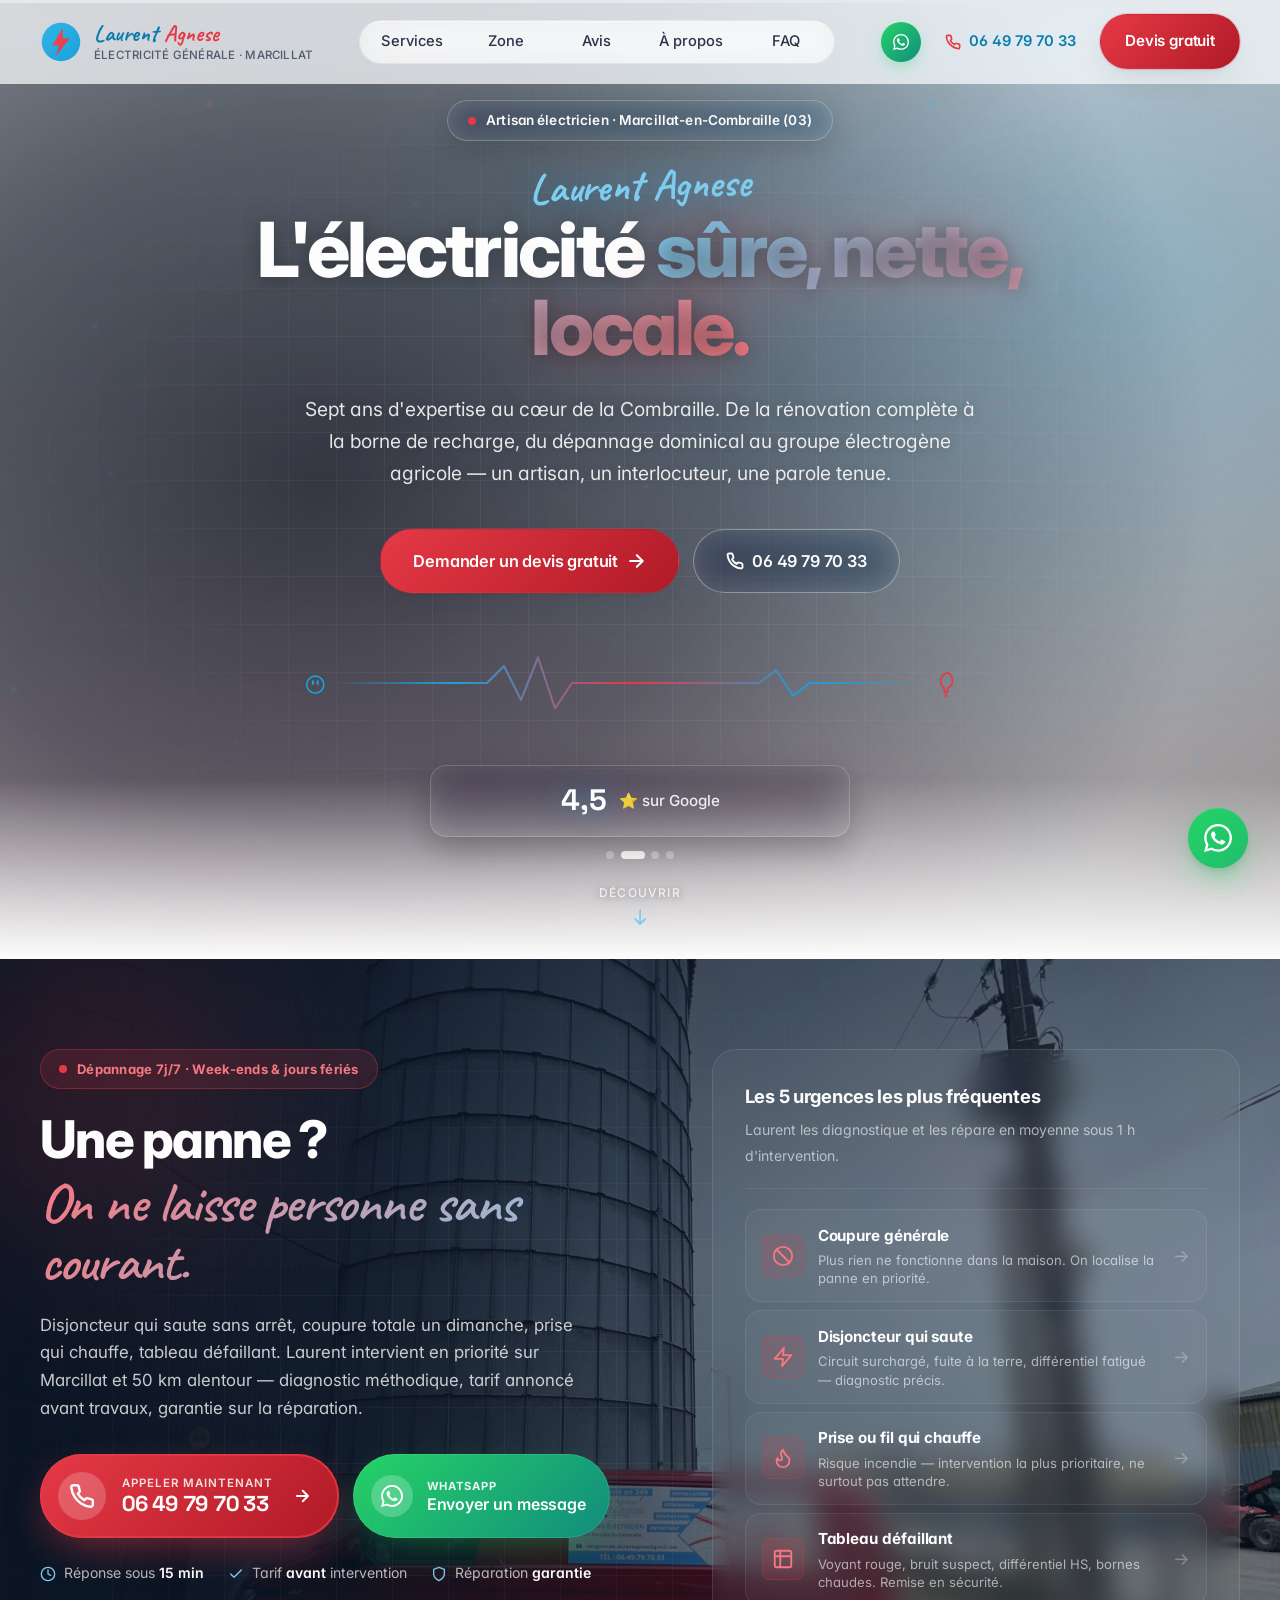
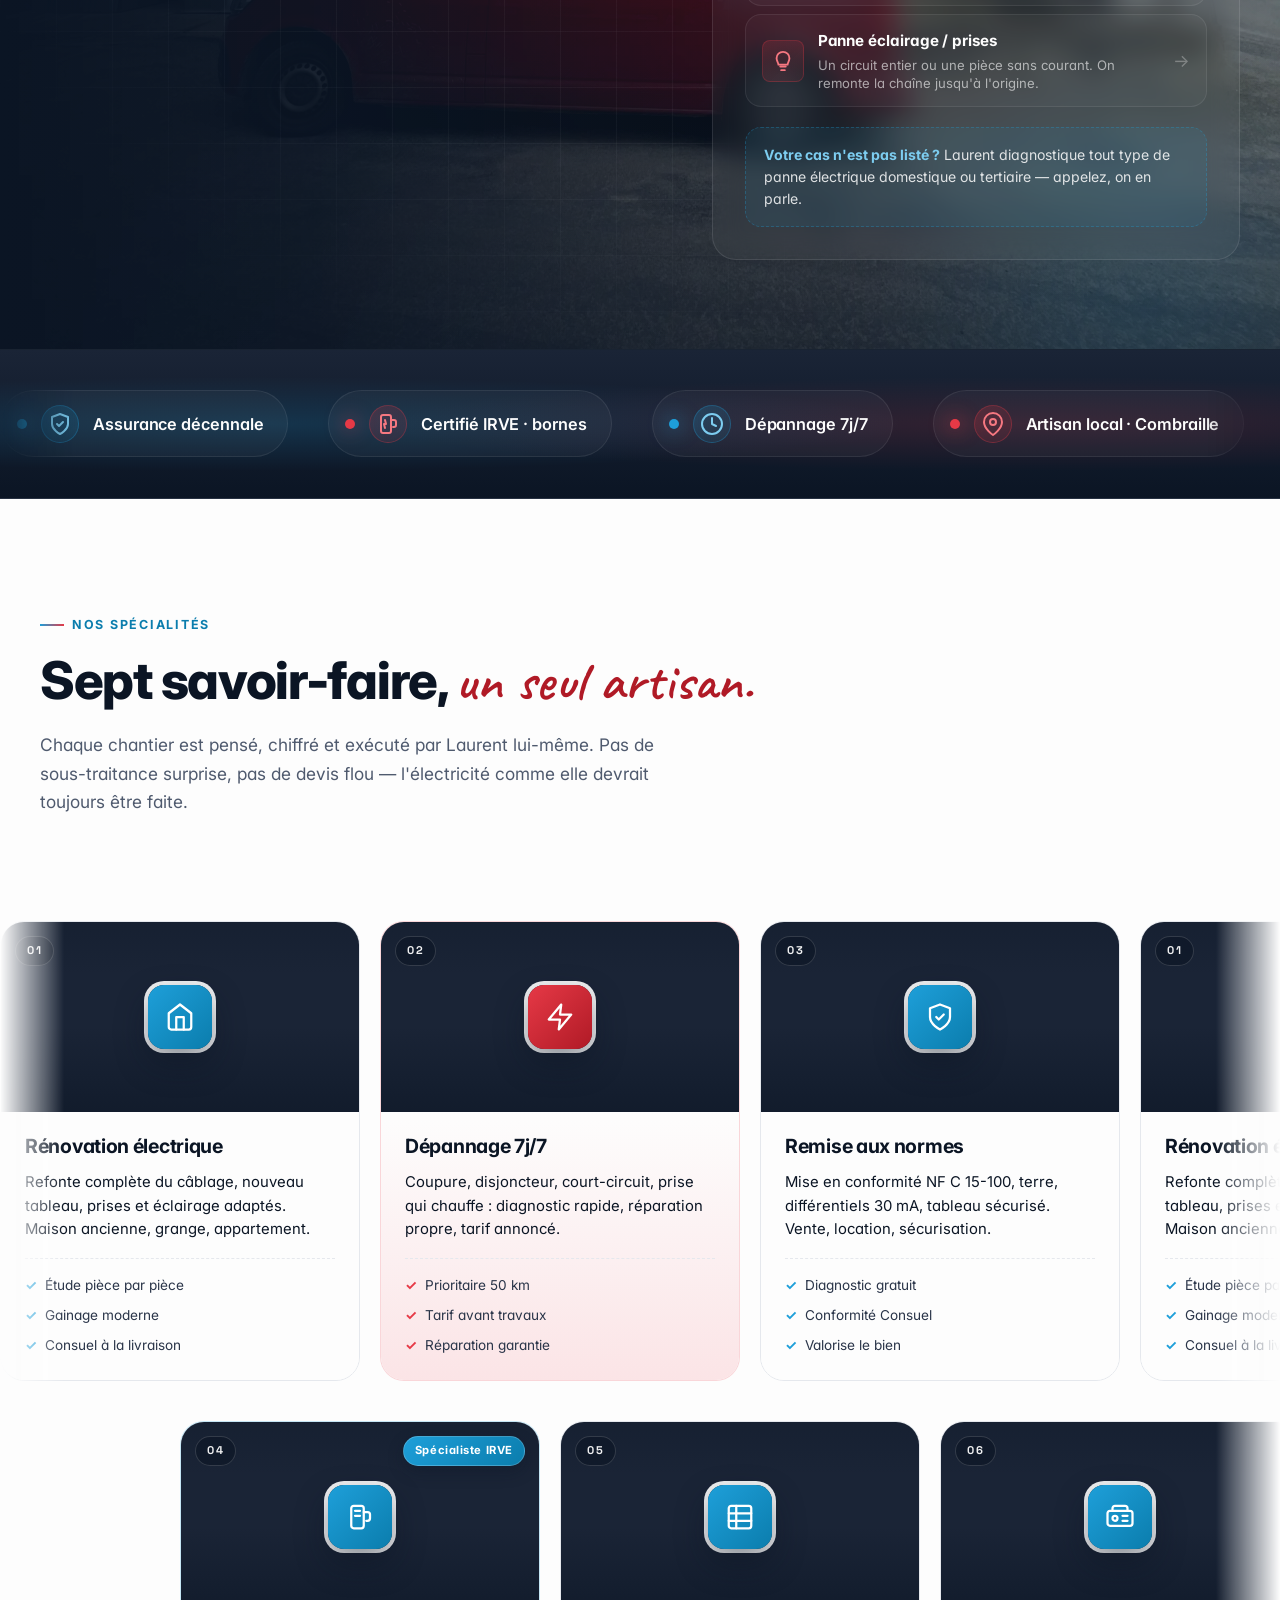
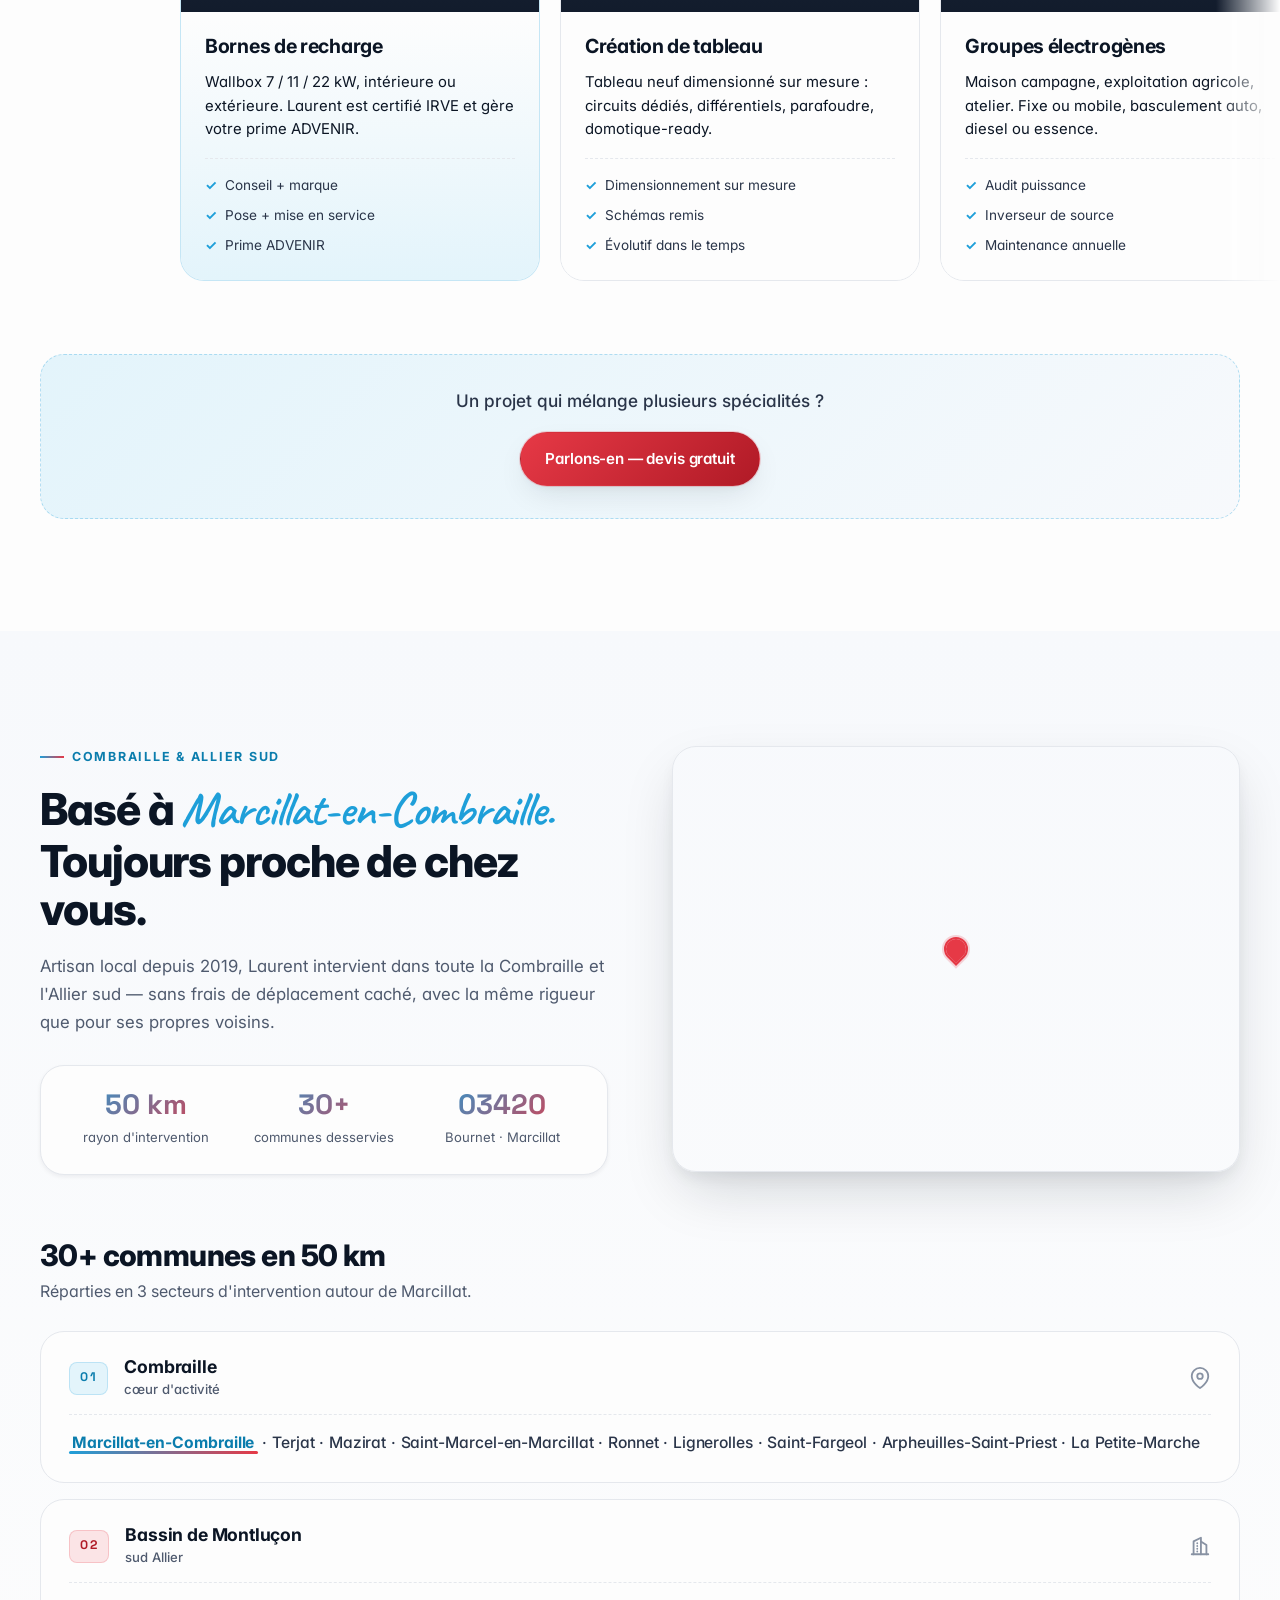
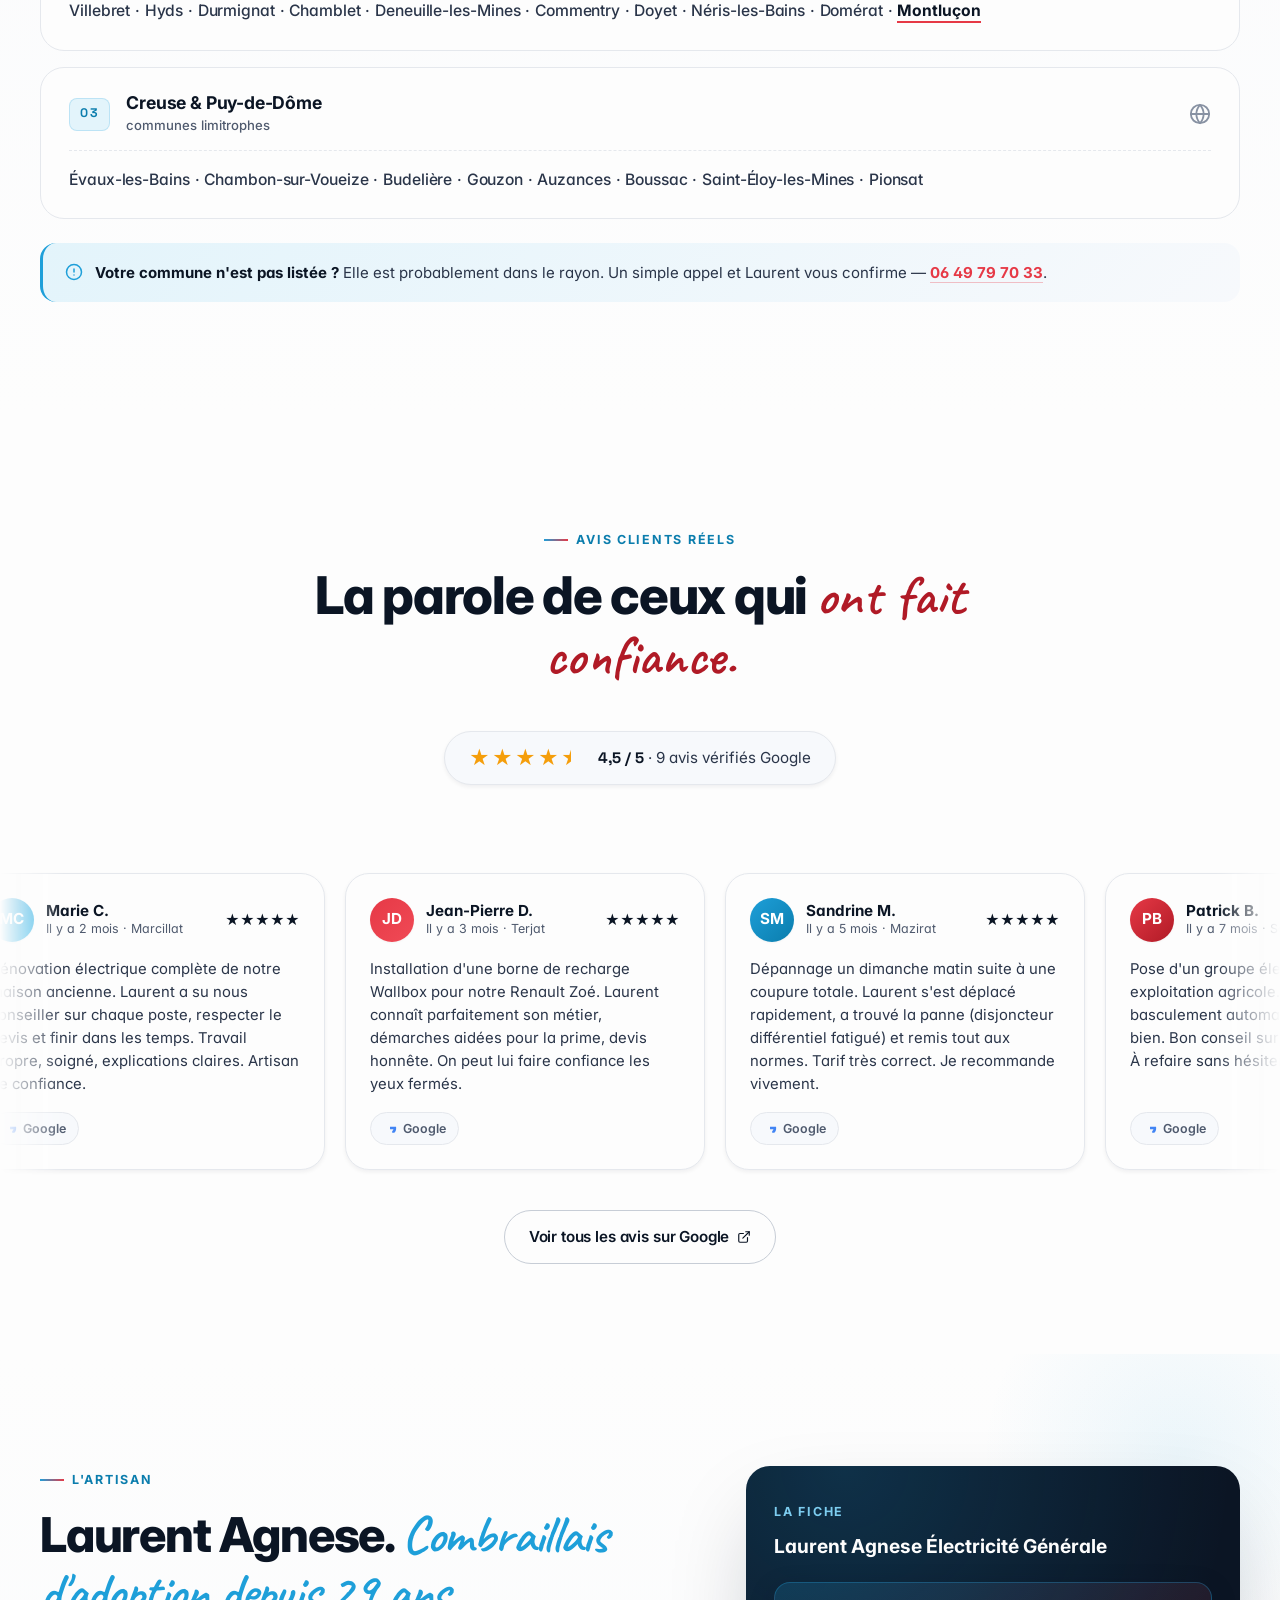
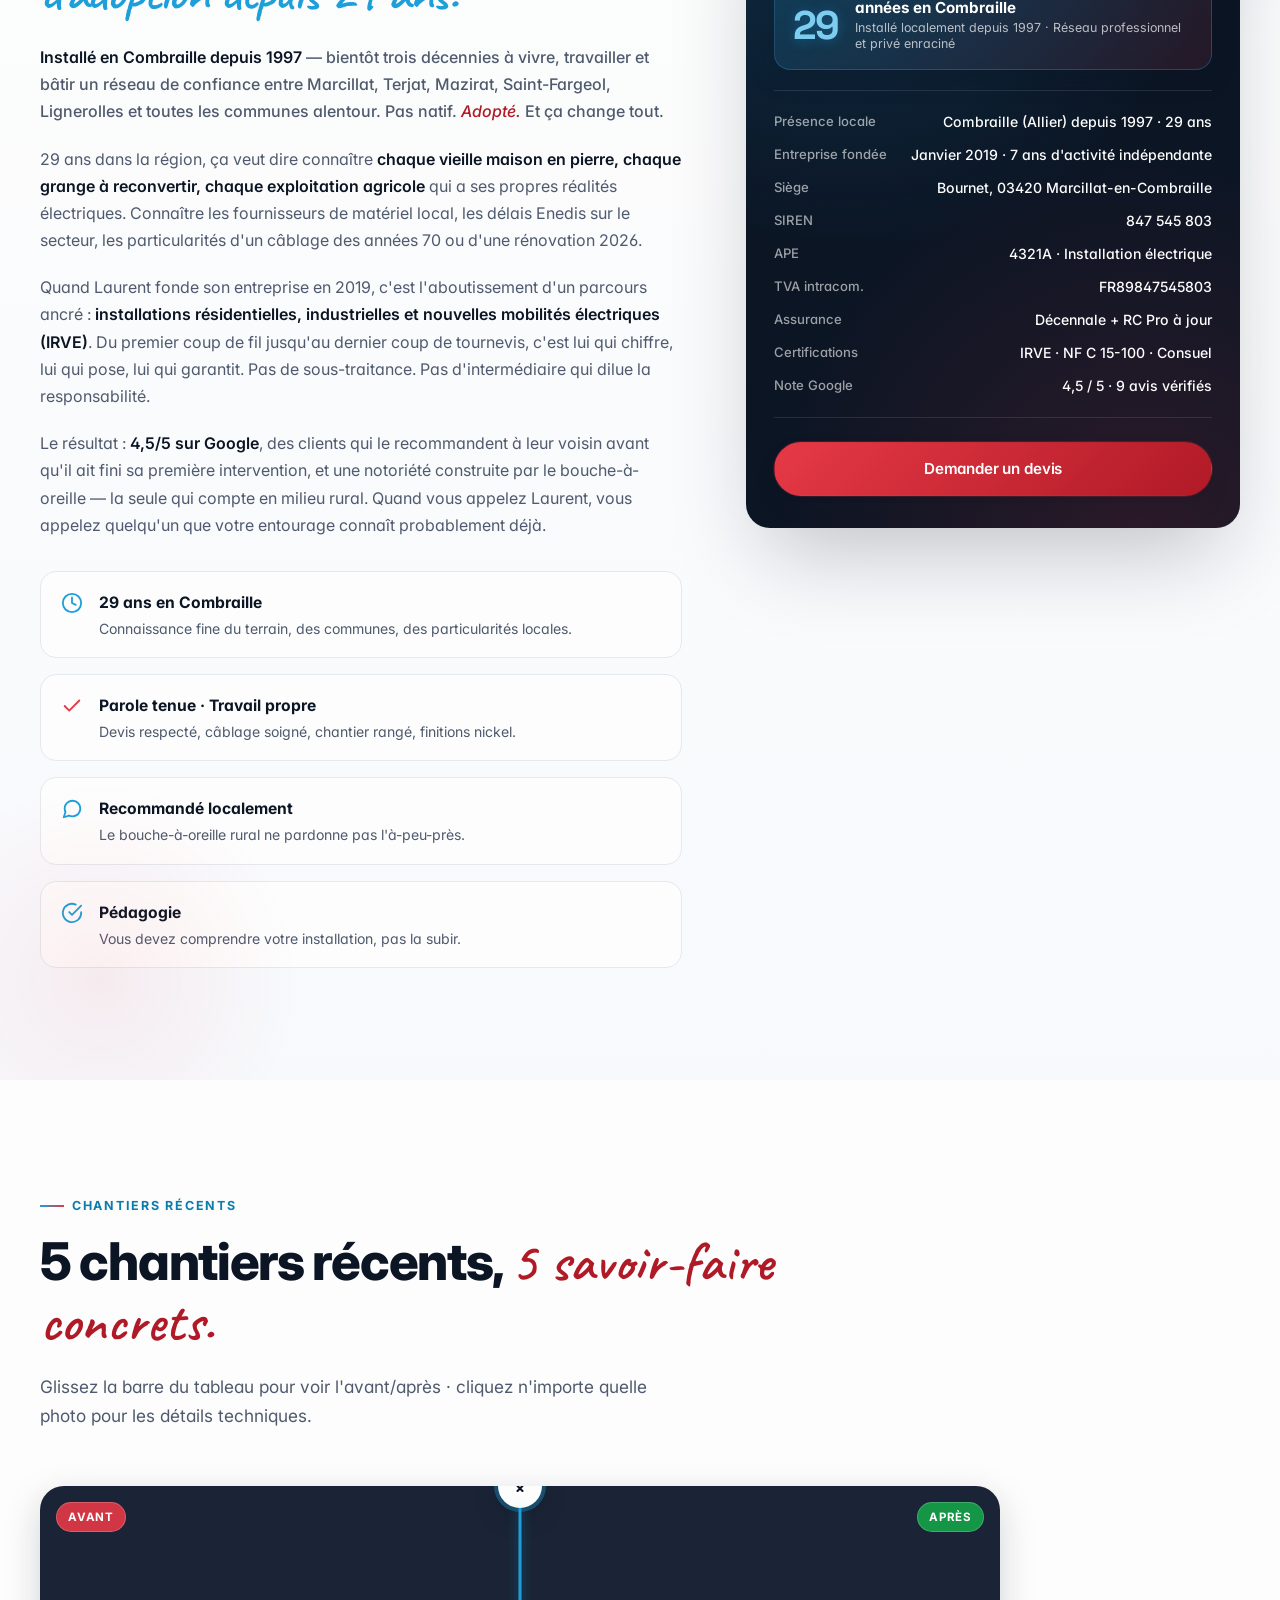
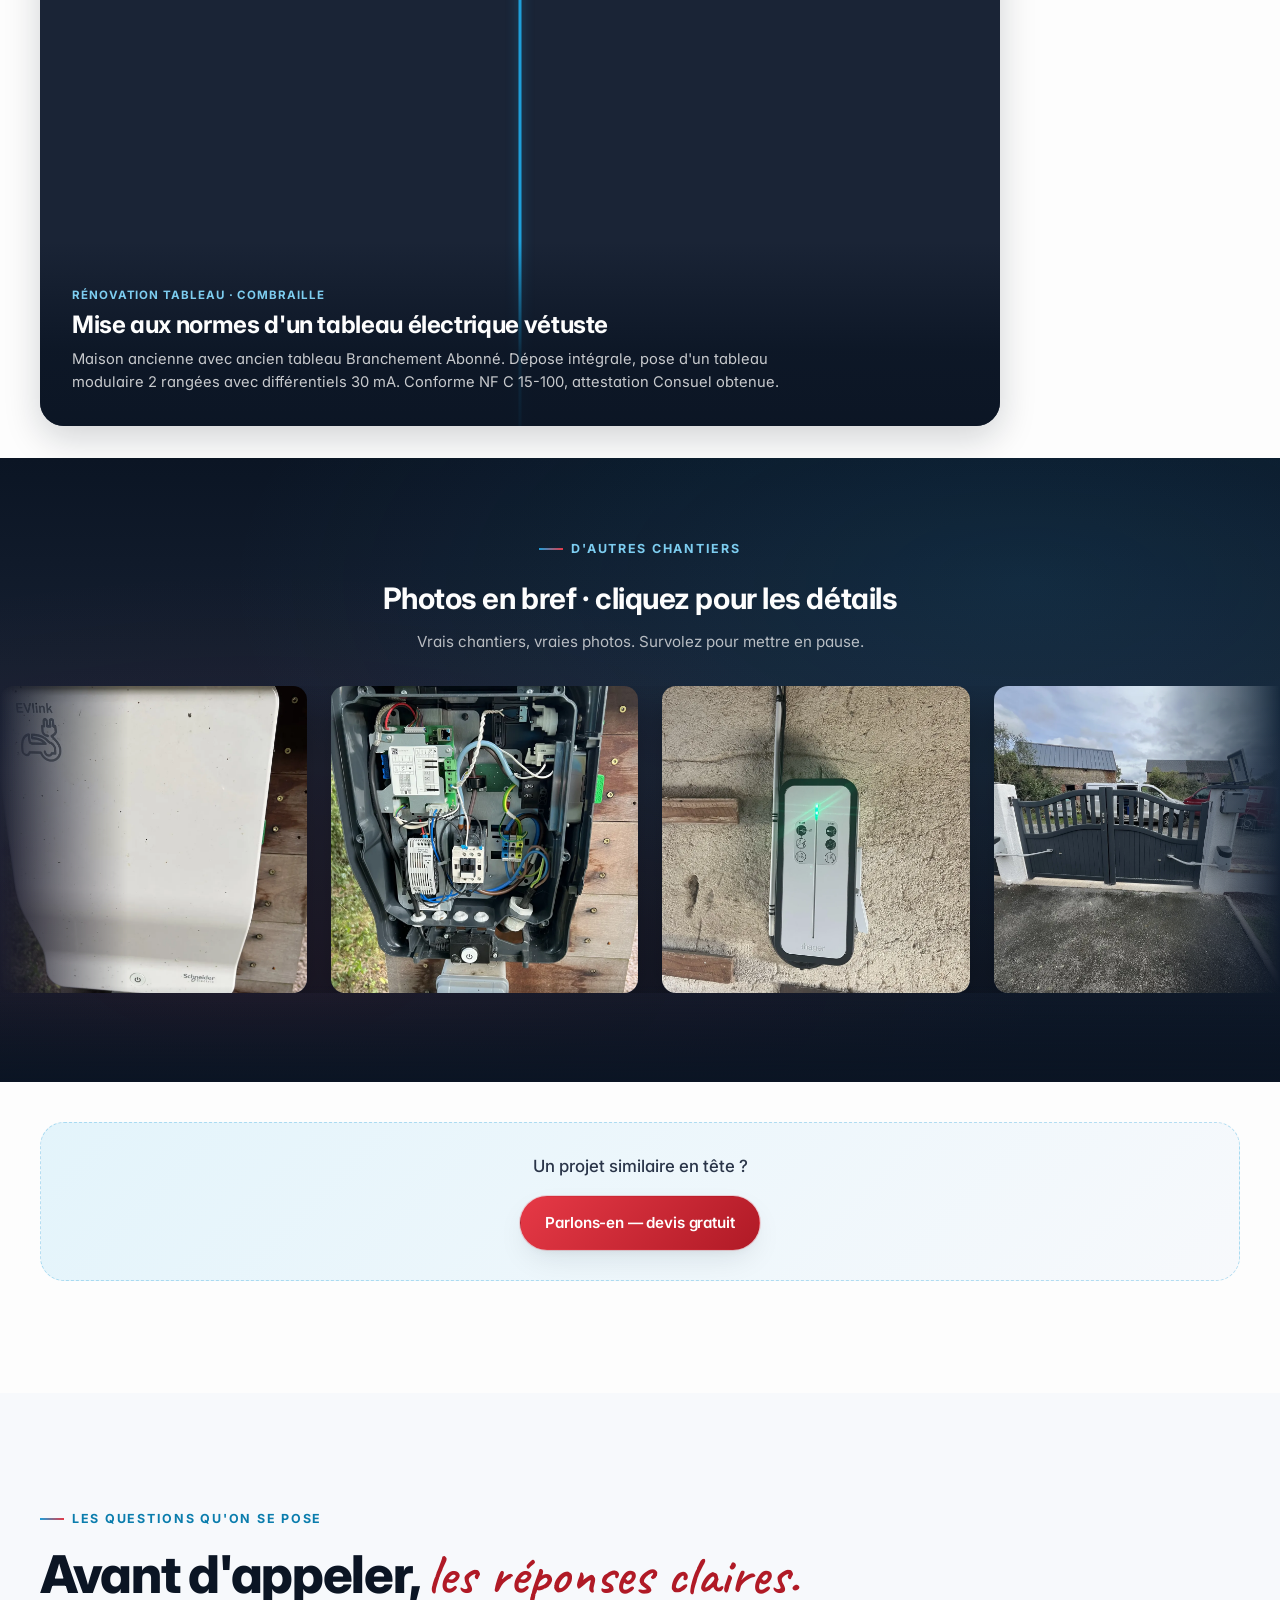
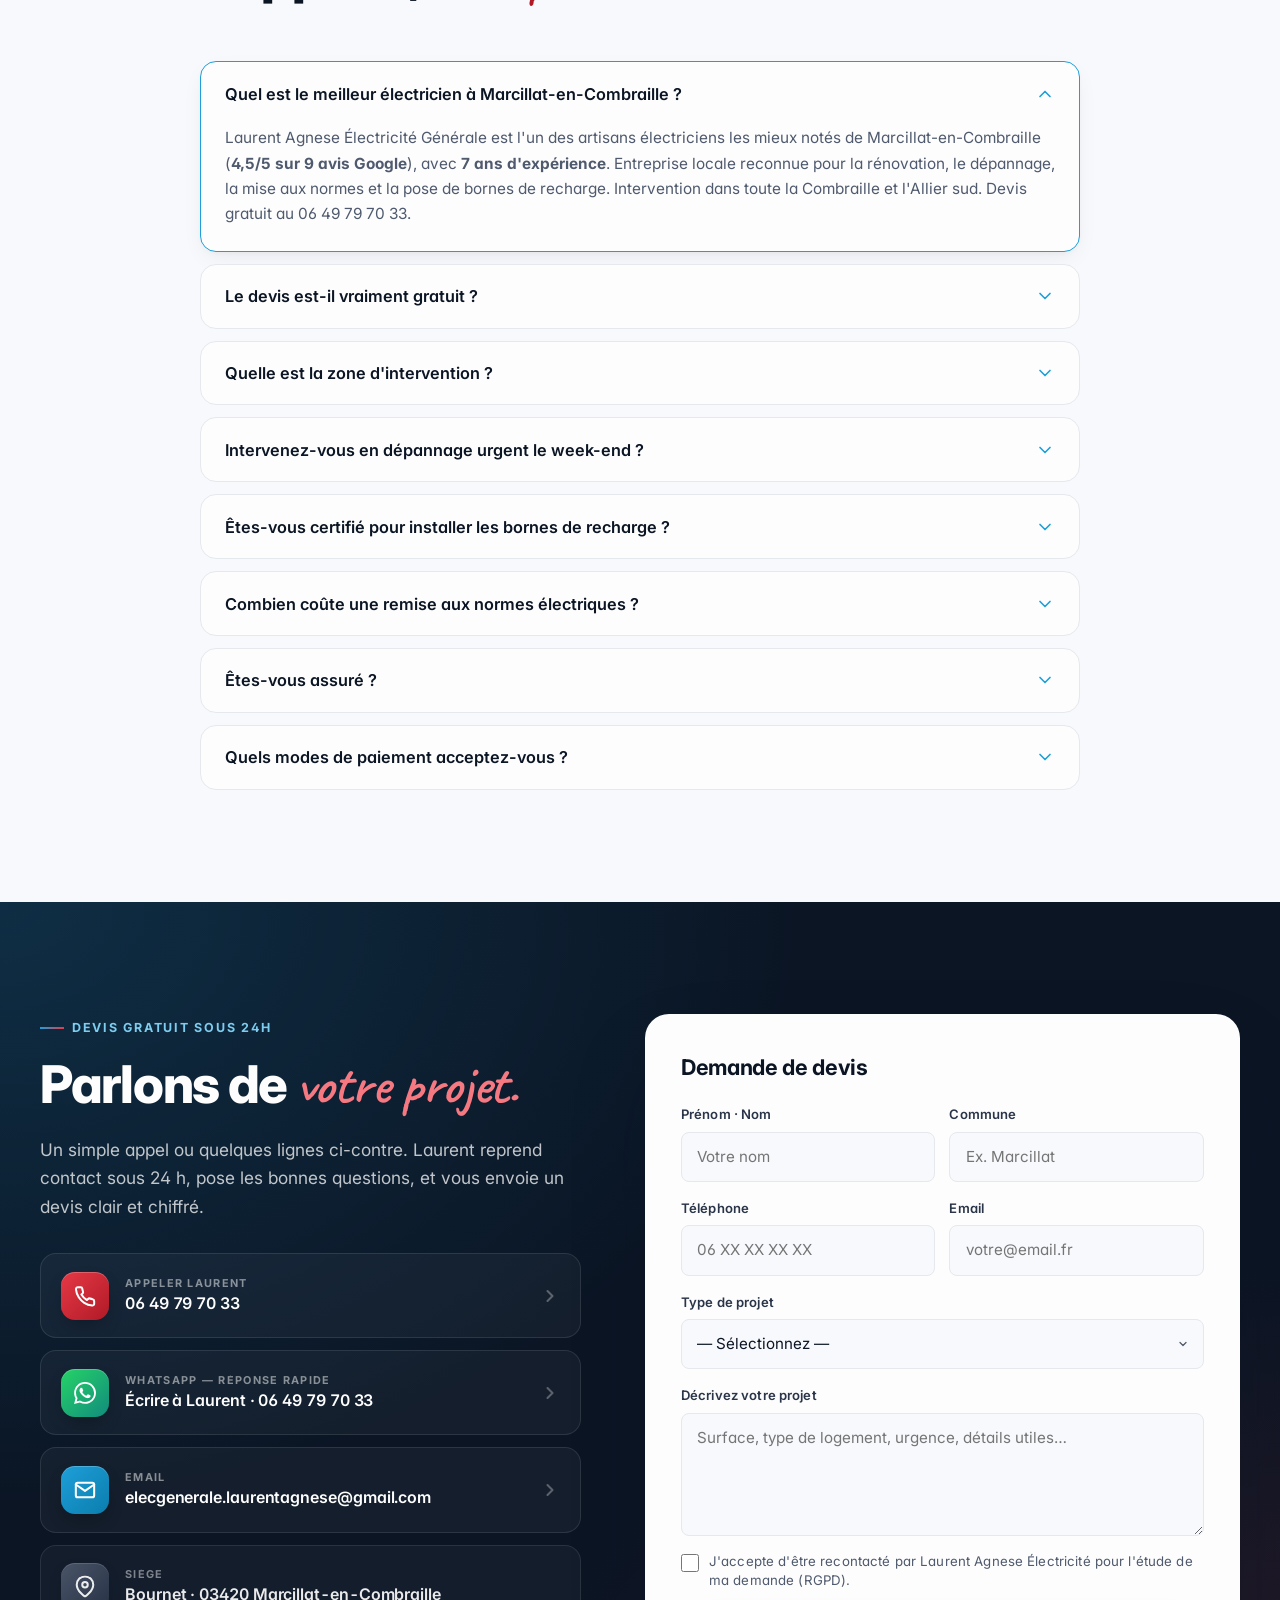
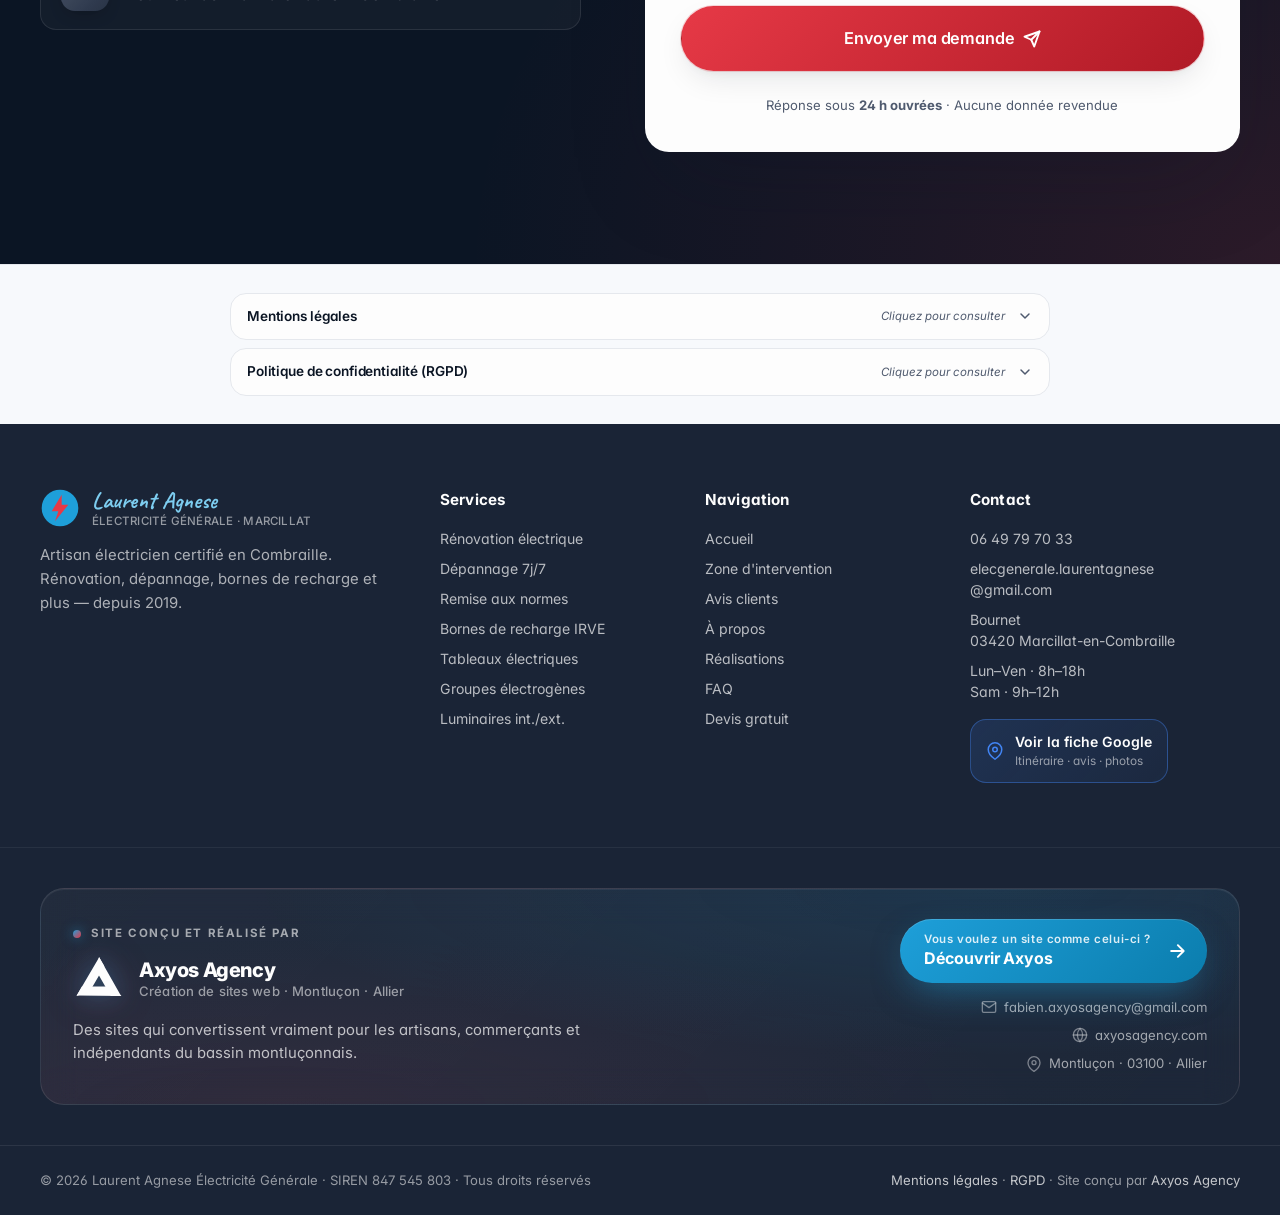
==== commit aea61f76: "refactor(galerie): ruban inspiré image-auto-slider — section sombre + scroll CSS Refonte visuelle ca" ====
--- a/index.html
+++ b/index.html
@@ -1418,100 +1418,70 @@
                 </div>
             </article>
 
-            <!-- ===== RUBAN SCROLLANT — Photos chantiers (cliquables) ===== -->
-            <div class="chantiers-ribbon-wrapper reveal">
+        </div>
+
+        <!-- ===== SECTION SOMBRE FULL-WIDTH — Ruban photos chantiers ===== -->
+        <div class="chantiers-section reveal">
+            <div class="container chantiers-section-head">
+                <span class="eyebrow">D'autres chantiers</span>
+                <h3>Photos en bref · cliquez pour les détails</h3>
+                <p>Vrais chantiers, vraies photos. Survolez pour mettre en pause.</p>
+            </div>
+            <div class="chantiers-ribbon-wrapper">
                 <div class="chantiers-ribbon" data-chantiers-ribbon>
-                    <!-- Set 1 — original -->
-                    <button type="button" class="chantier-tile" data-chantier-id="evlink" aria-label="Détails du chantier Borne IRVE Schneider EVlink">
+                    <button type="button" class="chantier-tile" data-chantier-id="evlink" aria-label="Borne IRVE Schneider EVlink — voir les détails">
                         <picture>
                             <source type="image/webp" srcset="assets/chantiers/evlink-finie.webp">
-                            <img src="assets/chantiers/evlink-finie.jpg" alt="Borne de recharge Schneider EVlink — face extérieure" loading="lazy">
+                            <img src="assets/chantiers/evlink-finie.jpg" alt="Borne de recharge Schneider EVlink installée en extérieur" loading="lazy">
                         </picture>
-                        <span class="chantier-tile-overlay">
-                            <span class="chantier-tile-cat">Borne IRVE</span>
-                            <strong>Schneider EVlink</strong>
-                        </span>
                     </button>
-
-                    <button type="button" class="chantier-tile" data-chantier-id="evlink" aria-label="Détails — vue intérieure de la borne EVlink">
+                    <button type="button" class="chantier-tile" data-chantier-id="evlink" aria-label="Câblage intérieur de la borne EVlink — voir les détails">
                         <picture>
                             <source type="image/webp" srcset="assets/chantiers/evlink-interieur.webp">
                             <img src="assets/chantiers/evlink-interieur.jpg" alt="Intérieur câblage de la borne Schneider EVlink" loading="lazy">
                         </picture>
-                        <span class="chantier-tile-overlay">
-                            <span class="chantier-tile-cat">Câblage IRVE</span>
-                            <strong>Disjoncteur 32 A dédié</strong>
-                        </span>
                     </button>
-
-                    <button type="button" class="chantier-tile" data-chantier-id="hager" aria-label="Détails du chantier Borne IRVE Hager Witty">
+                    <button type="button" class="chantier-tile" data-chantier-id="hager" aria-label="Borne IRVE Hager Witty — voir les détails">
                         <picture>
                             <source type="image/webp" srcset="assets/chantiers/hager-led.webp">
                             <img src="assets/chantiers/hager-led.jpg" alt="Borne de recharge Hager Witty avec LED verte" loading="lazy">
                         </picture>
-                        <span class="chantier-tile-overlay">
-                            <span class="chantier-tile-cat">Borne IRVE</span>
-                            <strong>Hager Witty</strong>
-                        </span>
                     </button>
-
-                    <button type="button" class="chantier-tile" data-chantier-id="portail" aria-label="Détails du chantier portail motorisé Nice">
+                    <button type="button" class="chantier-tile" data-chantier-id="portail" aria-label="Portail motorisé Nice — voir les détails">
                         <picture>
                             <source type="image/webp" srcset="assets/chantiers/portail-resultat.webp">
                             <img src="assets/chantiers/portail-resultat.jpg" alt="Portail double battant motorisé Nice" loading="lazy">
                         </picture>
-                        <span class="chantier-tile-overlay">
-                            <span class="chantier-tile-cat">Motorisation</span>
-                            <strong>Portail Nice solaire</strong>
-                        </span>
                     </button>
-
-                    <button type="button" class="chantier-tile" data-chantier-id="portail" aria-label="Détails — système solaire du portail">
+                    <button type="button" class="chantier-tile" data-chantier-id="portail" aria-label="Système solaire du portail — voir les détails">
                         <picture>
                             <source type="image/webp" srcset="assets/chantiers/portail-systeme.webp">
                             <img src="assets/chantiers/portail-systeme.jpg" alt="Détail technique du système solaire Nice" loading="lazy">
                         </picture>
-                        <span class="chantier-tile-overlay">
-                            <span class="chantier-tile-cat">Solaire autonome</span>
-                            <strong>Sans tranchée</strong>
-                        </span>
                     </button>
-
-                    <button type="button" class="chantier-tile" data-chantier-id="groupe" aria-label="Détails du chantier inverseur de source">
+                    <button type="button" class="chantier-tile" data-chantier-id="groupe" aria-label="Inverseur de source — voir les détails">
                         <picture>
                             <source type="image/webp" srcset="assets/chantiers/groupe-inverseur.webp">
                             <img src="assets/chantiers/groupe-inverseur.jpg" alt="Inverseur de source manuel Habitation/Groupe" loading="lazy">
                         </picture>
-                        <span class="chantier-tile-overlay">
-                            <span class="chantier-tile-cat">Sécurité coupure</span>
-                            <strong>Inverseur de source</strong>
-                        </span>
                     </button>
-
-                    <button type="button" class="chantier-tile" data-chantier-id="groupe" aria-label="Détails — groupe électrogène en service">
+                    <button type="button" class="chantier-tile" data-chantier-id="groupe" aria-label="Groupe électrogène en service — voir les détails">
                         <picture>
                             <source type="image/webp" srcset="assets/chantiers/groupe-electrogene.webp">
                             <img src="assets/chantiers/groupe-electrogene.jpg" alt="Groupe électrogène MW Tools en service" loading="lazy">
                         </picture>
-                        <span class="chantier-tile-overlay">
-                            <span class="chantier-tile-cat">Groupe électrogène</span>
-                            <strong>Sortie 32 A</strong>
-                        </span>
                     </button>
-
-                    <button type="button" class="chantier-tile" data-chantier-id="tableau" aria-label="Détails du chantier rénovation tableau électrique">
+                    <button type="button" class="chantier-tile" data-chantier-id="tableau" aria-label="Préparation niche tableau — voir les détails">
                         <picture>
                             <source type="image/webp" srcset="assets/chantiers/tableau-avant-2.webp">
                             <img src="assets/chantiers/tableau-avant-2.jpg" alt="Niche tableau pendant le chantier de rénovation" loading="lazy">
                         </picture>
-                        <span class="chantier-tile-overlay">
-                            <span class="chantier-tile-cat">Process chantier</span>
-                            <strong>Préparation niche</strong>
-                        </span>
                     </button>
                 </div>
             </div>
-
+        </div>
+
+        <div class="container">
             <div class="gallery-cta reveal">
                 <p>Un projet similaire en tête&nbsp;?</p>
                 <a href="#devis" class="btn btn-primary">Parlons-en — devis gratuit</a>
--- a/styles.css
+++ b/styles.css
@@ -2517,49 +2517,93 @@
 }
 
 /* ==========================================================================
-   RUBAN SCROLLANT — Photos chantiers cliquables (auto-scroll + drag/swipe)
+   RUBAN CHANTIERS — Section sombre full-width, scroll CSS infini
+   Inspiré du composant image-auto-slider (translateX -50% 20s linear)
    ========================================================================== */
+.chantiers-section {
+    position: relative;
+    width: 100%;
+    background: var(--ink);
+    overflow: hidden;
+    isolation: isolate;
+    padding: clamp(3rem, 6vw, 5rem) 0 clamp(3.5rem, 7vw, 6rem);
+    margin: 2rem 0 2.5rem;
+}
+.chantiers-section::before {
+    content: '';
+    position: absolute;
+    inset: 0;
+    background:
+        radial-gradient(ellipse at 80% 20%, rgba(30, 159, 217, 0.12), transparent 55%),
+        radial-gradient(ellipse at 20% 80%, rgba(230, 57, 70, 0.08), transparent 55%),
+        linear-gradient(180deg, var(--ink) 0%, var(--ink-90) 50%, var(--ink) 100%);
+    z-index: 0;
+}
+.chantiers-section .chantiers-section-head {
+    position: relative;
+    z-index: 2;
+    text-align: center;
+    color: var(--paper);
+    margin-bottom: 2rem;
+}
+.chantiers-section .chantiers-section-head .eyebrow {
+    color: var(--blue-lighter);
+}
+.chantiers-section .chantiers-section-head h3 {
+    font-size: clamp(1.4rem, 2.5vw, 1.85rem);
+    font-weight: 700;
+    color: var(--paper);
+    letter-spacing: -0.015em;
+    margin-bottom: 0.5rem;
+}
+.chantiers-section .chantiers-section-head p {
+    font-size: 0.95rem;
+    color: rgba(253, 253, 253, 0.7);
+    max-width: 540px;
+    margin: 0 auto;
+    line-height: 1.55;
+}
+
+/* Conteneur du ruban avec mask edges */
 .chantiers-ribbon-wrapper {
     position: relative;
-    overflow-x: auto;
-    overflow-y: hidden;
-    -webkit-overflow-scrolling: touch;
-    scrollbar-width: none;
-    -ms-overflow-style: none;
-    padding: 0.5rem 0 1.5rem;
-    margin-bottom: 2rem;
-    cursor: grab;
-    user-select: none;
-    -webkit-user-select: none;
-    mask-image: linear-gradient(90deg, transparent 0%, #000 4%, #000 96%, transparent 100%);
-    -webkit-mask-image: linear-gradient(90deg, transparent 0%, #000 4%, #000 96%, transparent 100%);
-}
-.chantiers-ribbon-wrapper::-webkit-scrollbar { display: none; }
-.chantiers-ribbon-wrapper.is-grabbing { cursor: grabbing; }
-
+    z-index: 2;
+    width: 100%;
+    overflow: hidden;
+    mask-image: linear-gradient(90deg, transparent 0%, #000 10%, #000 90%, transparent 100%);
+    -webkit-mask-image: linear-gradient(90deg, transparent 0%, #000 10%, #000 90%, transparent 100%);
+}
+
+/* Le ruban lui-même : flex horizontal, animation CSS pure 20s linear */
 .chantiers-ribbon {
     display: flex;
-    gap: 1rem;
+    gap: 1.5rem;
     width: max-content;
-    padding: 0 1rem;
-    will-change: scroll-position;
-}
-
-/* Tile = un photo card du ruban */
+    animation: chantiersScroll 30s linear infinite;
+    will-change: transform;
+}
+.chantiers-ribbon-wrapper:hover .chantiers-ribbon {
+    animation-play-state: paused;
+}
+
+@keyframes chantiersScroll {
+    0%   { transform: translateX(0); }
+    100% { transform: translateX(-50%); }
+}
+
+/* Tile = photo carrée cliquable */
 .chantier-tile {
-    position: relative;
     flex-shrink: 0;
-    width: clamp(220px, 24vw, 320px);
-    aspect-ratio: 1 / 1;
-    border-radius: var(--radius-lg);
+    width: clamp(192px, 24vw, 320px);
+    height: clamp(192px, 24vw, 320px);
+    border-radius: 0.875rem;
     overflow: hidden;
-    background: var(--ink-10);
-    border: 1px solid var(--ink-10);
+    box-shadow: 0 18px 36px rgba(0, 0, 0, 0.45);
     cursor: pointer;
     padding: 0;
-    transition: transform 350ms var(--ease), box-shadow 350ms var(--ease), filter 350ms var(--ease);
-    will-change: transform;
-    isolation: isolate;
+    border: none;
+    background: var(--ink-90);
+    transition: transform 300ms var(--ease), filter 300ms var(--ease);
 }
 .chantier-tile picture { display: block; width: 100%; height: 100%; }
 .chantier-tile img {
@@ -2568,81 +2612,31 @@
     object-fit: cover;
     object-position: center;
     display: block;
-    transition: transform 600ms var(--ease);
 }
 .chantier-tile:hover {
-    transform: translateY(-6px);
-    box-shadow: 0 16px 36px rgba(11, 21, 36, 0.22);
-    filter: brightness(1.06);
-}
-.chantier-tile:hover img {
-    transform: scale(1.06);
+    transform: scale(1.05);
+    filter: brightness(1.1);
 }
 .chantier-tile:focus-visible {
-    outline: 3px solid var(--blue);
-    outline-offset: 3px;
-}
-
-.chantier-tile-overlay {
+    outline: 3px solid var(--blue-lighter);
+    outline-offset: 4px;
+}
+
+/* Bottom gradient overlay (comme le composant React) */
+.chantiers-section::after {
+    content: '';
     position: absolute;
     bottom: 0;
     left: 0;
     right: 0;
-    z-index: 2;
-    padding: 1.5rem 1.1rem 1rem;
-    background: linear-gradient(180deg, transparent 0%, rgba(11, 21, 36, 0.7) 50%, rgba(11, 21, 36, 0.92) 100%);
-    color: var(--paper);
-    display: flex;
-    flex-direction: column;
-    gap: 0.2rem;
+    height: 96px;
+    background: linear-gradient(to top, var(--ink), transparent);
+    z-index: 3;
     pointer-events: none;
-    transform: translateY(0);
-    transition: transform 350ms var(--ease);
-}
-.chantier-tile-cat {
-    font-size: 0.66rem;
-    font-weight: 700;
-    color: var(--blue-lighter);
-    text-transform: uppercase;
-    letter-spacing: 0.08em;
-}
-.chantier-tile-overlay strong {
-    font-size: 0.95rem;
-    font-weight: 700;
-    color: var(--paper);
-    line-height: 1.2;
-    letter-spacing: -0.01em;
-}
-
-/* Hint "cliquez pour les détails" sur hover */
-.chantier-tile::after {
-    content: 'Voir les détails →';
-    position: absolute;
-    top: 0.85rem;
-    right: 0.85rem;
-    z-index: 3;
-    padding: 0.3rem 0.65rem;
-    font-size: 0.68rem;
-    font-weight: 700;
-    letter-spacing: 0.04em;
-    color: var(--ink);
-    background: rgba(253, 253, 253, 0.95);
-    border-radius: var(--radius-full);
-    box-shadow: 0 4px 12px rgba(11, 21, 36, 0.2);
-    opacity: 0;
-    transform: translateY(-4px);
-    transition: all 250ms var(--ease);
-    pointer-events: none;
-}
-.chantier-tile:hover::after,
-.chantier-tile:focus-visible::after {
-    opacity: 1;
-    transform: translateY(0);
-}
-
-@media (max-width: 640px) {
-    .chantiers-ribbon-wrapper { mask-image: linear-gradient(90deg, transparent 0%, #000 5%, #000 95%, transparent 100%); }
-    .chantier-tile::after { display: none; }
+}
+
+@media (prefers-reduced-motion: reduce) {
+    .chantiers-ribbon { animation: none; }
 }
 
 /* ==========================================================================
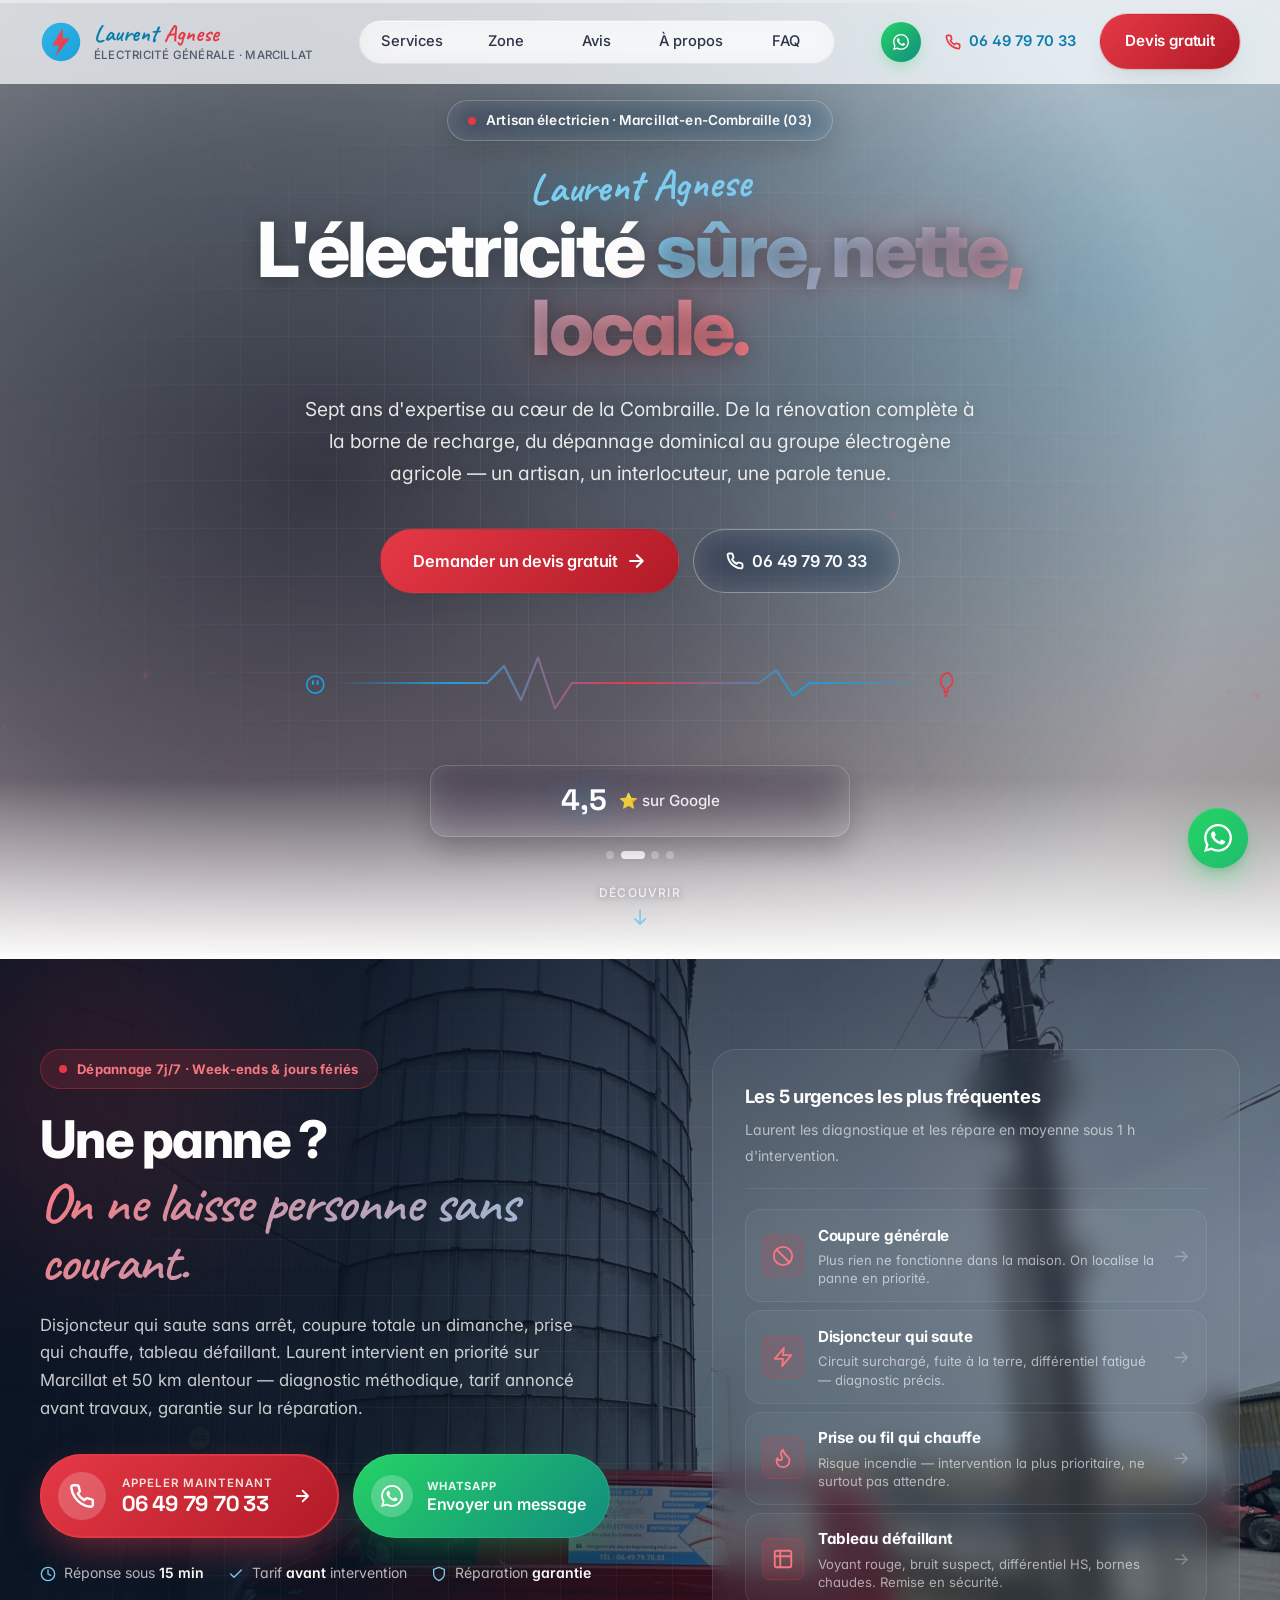
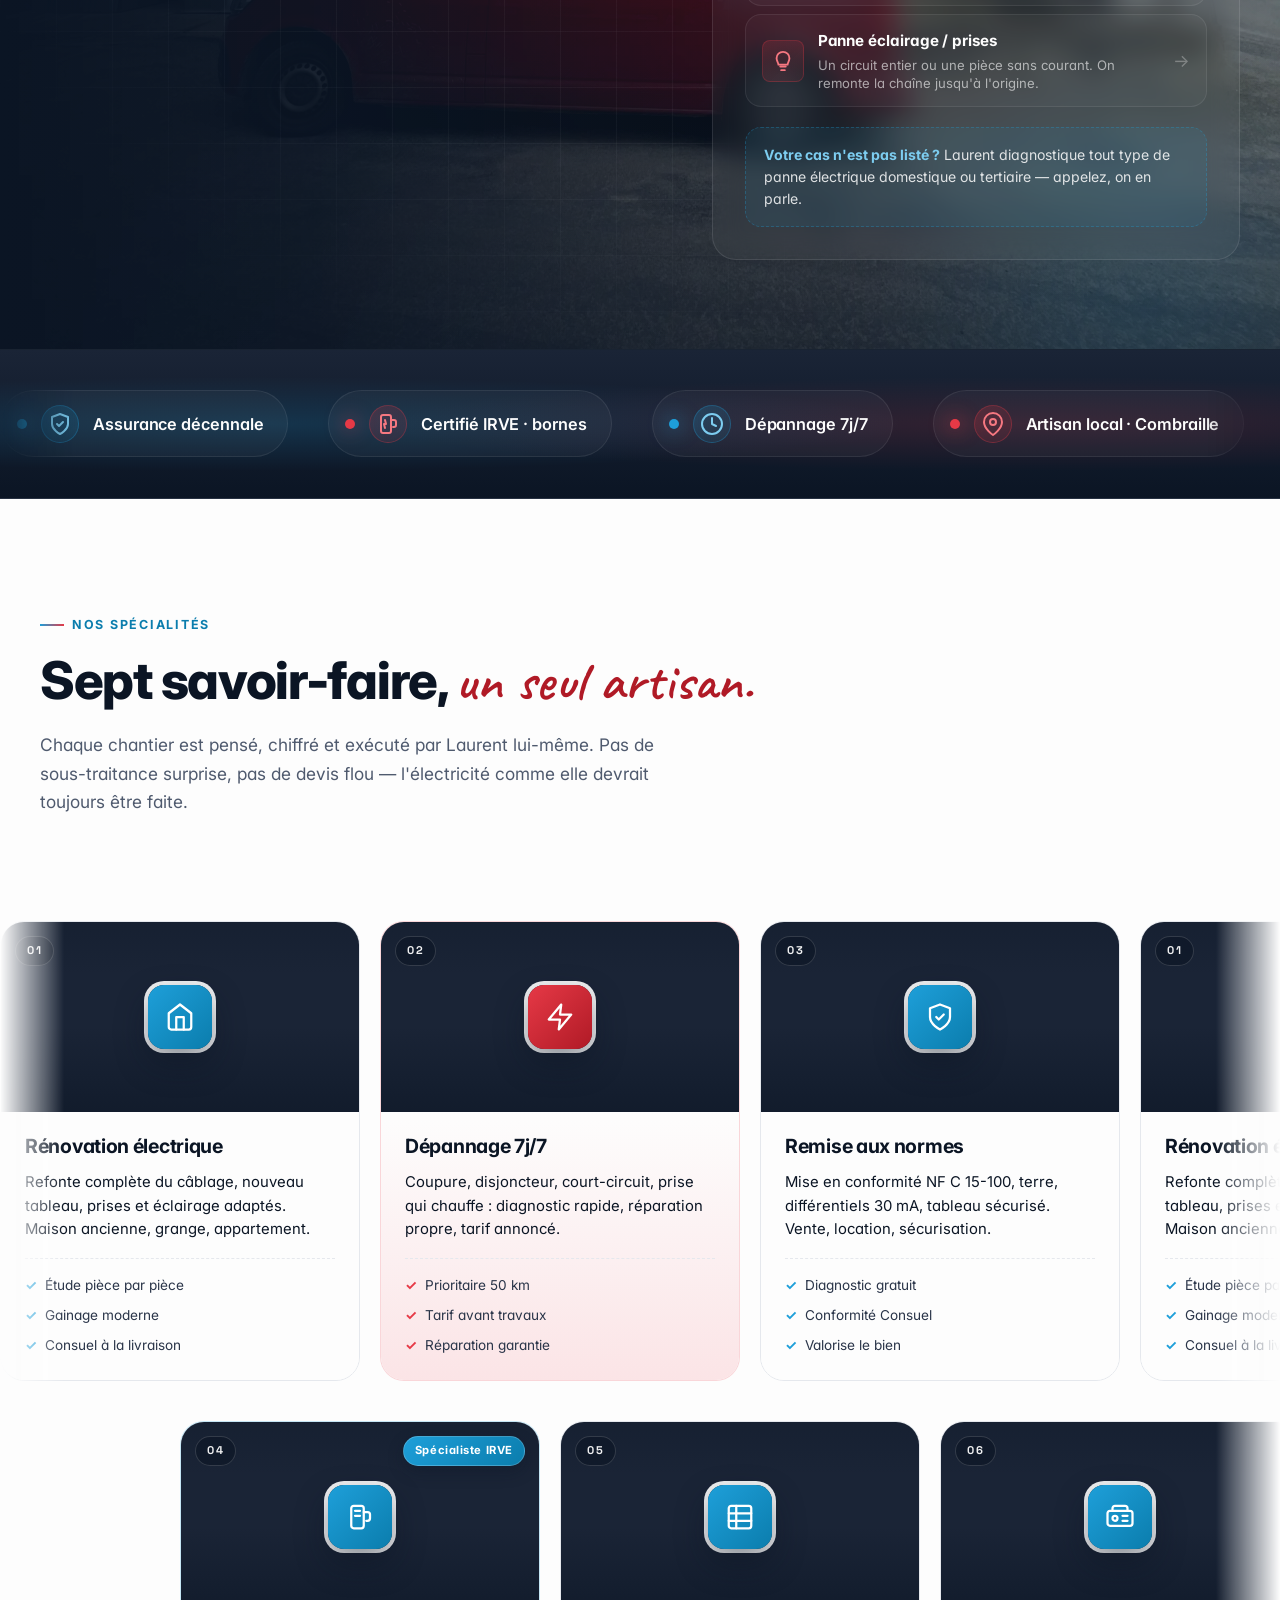
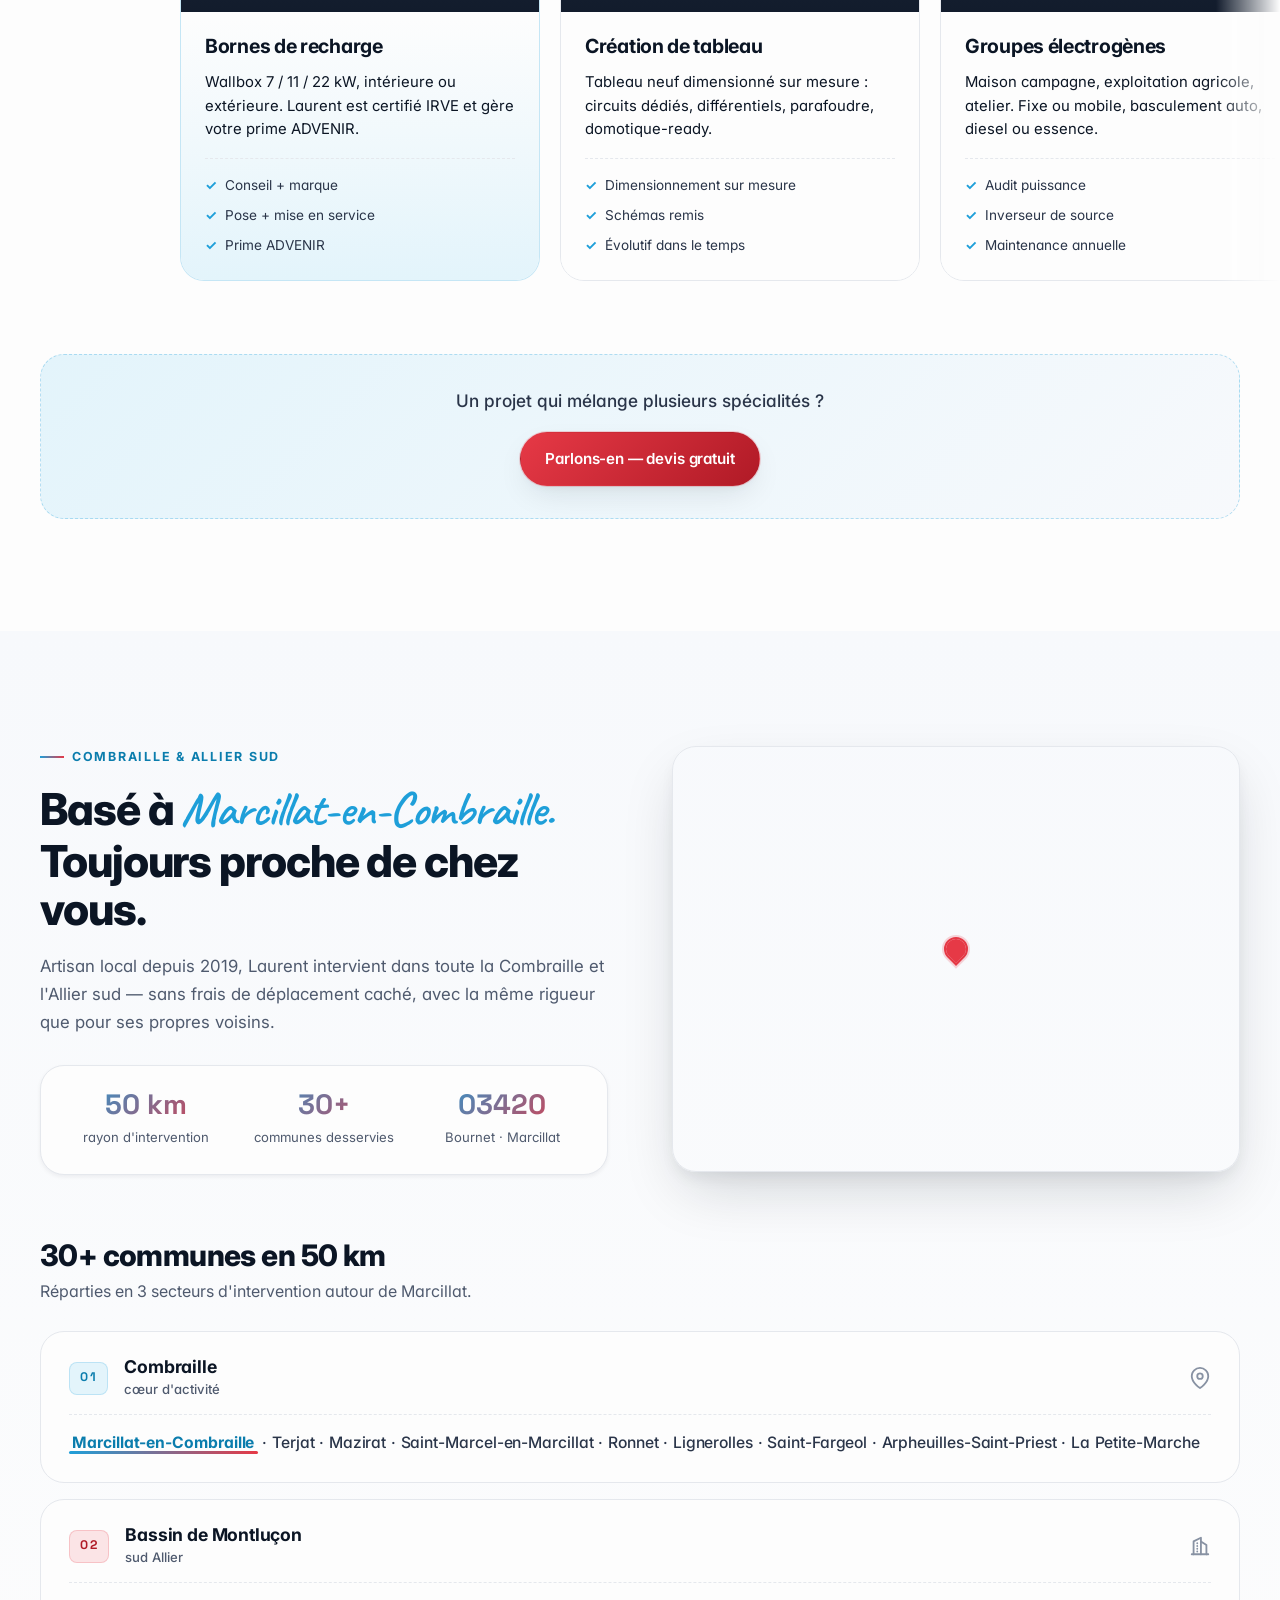
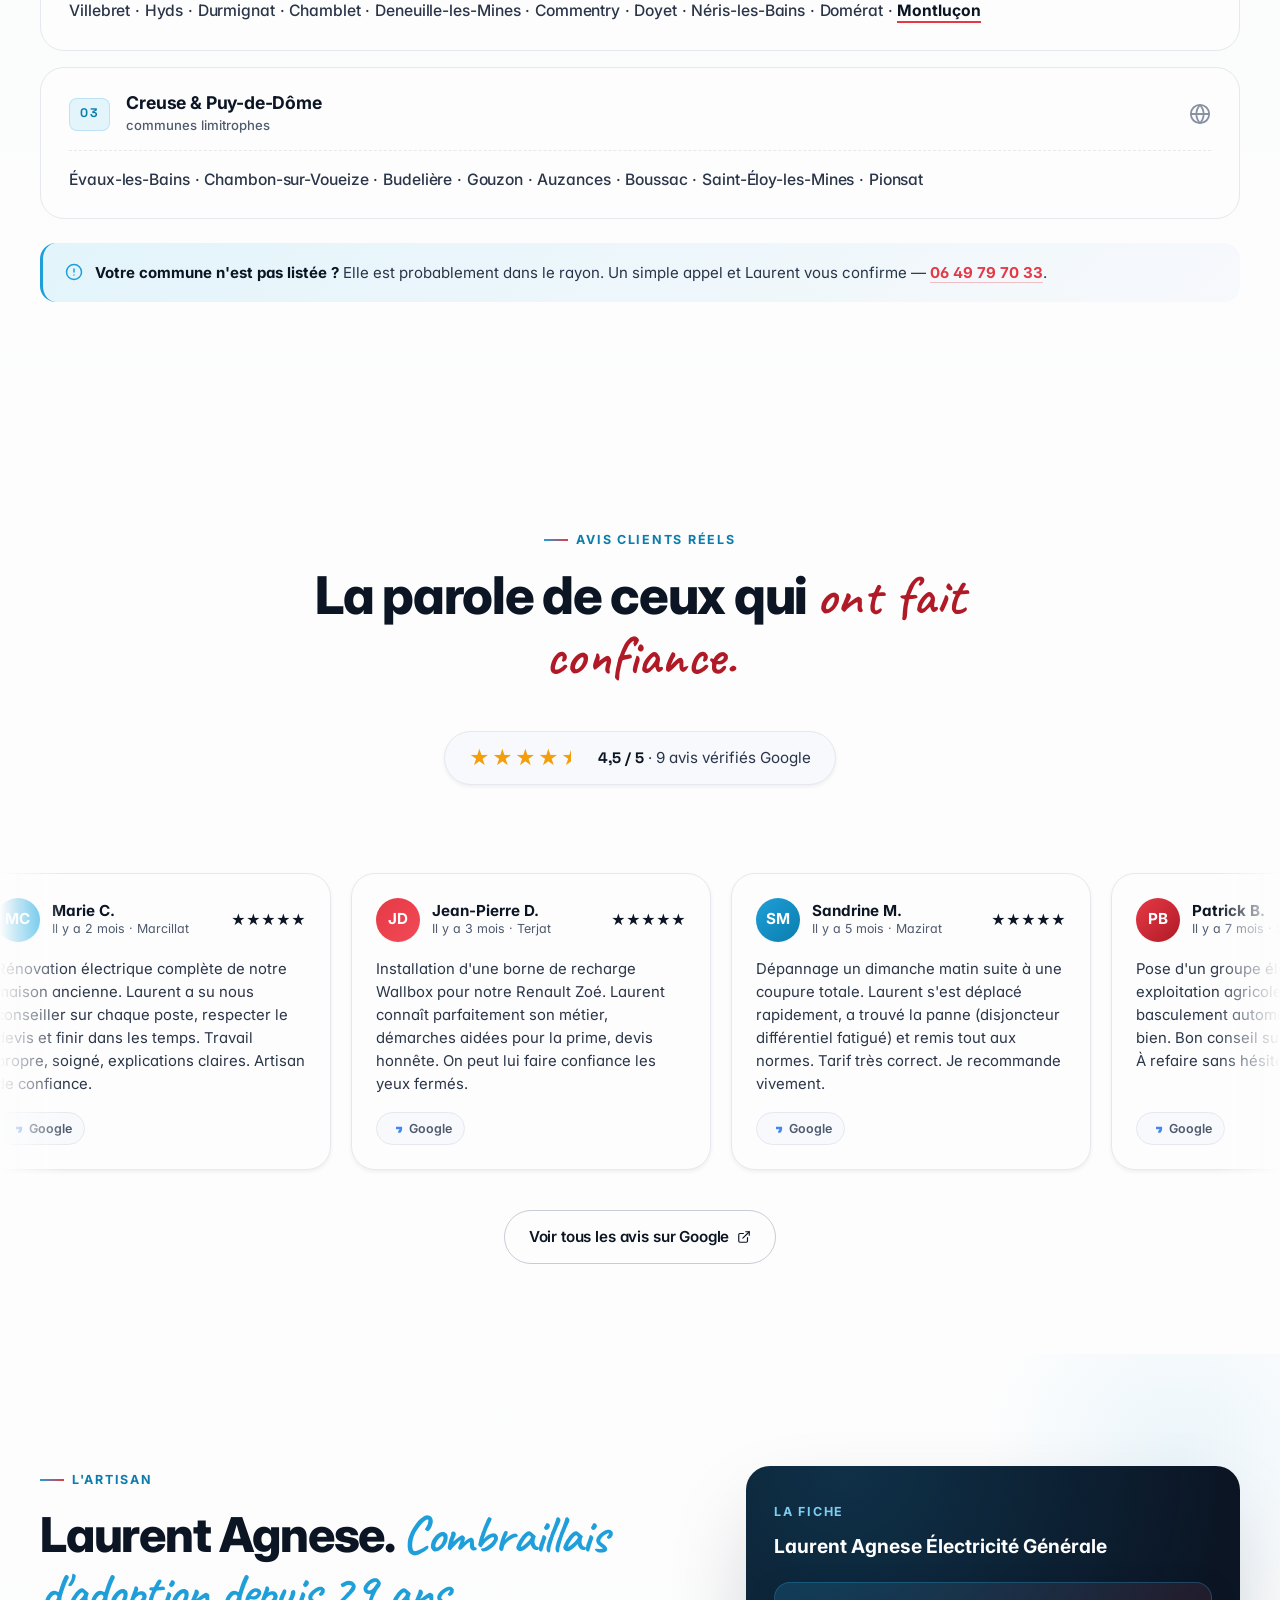
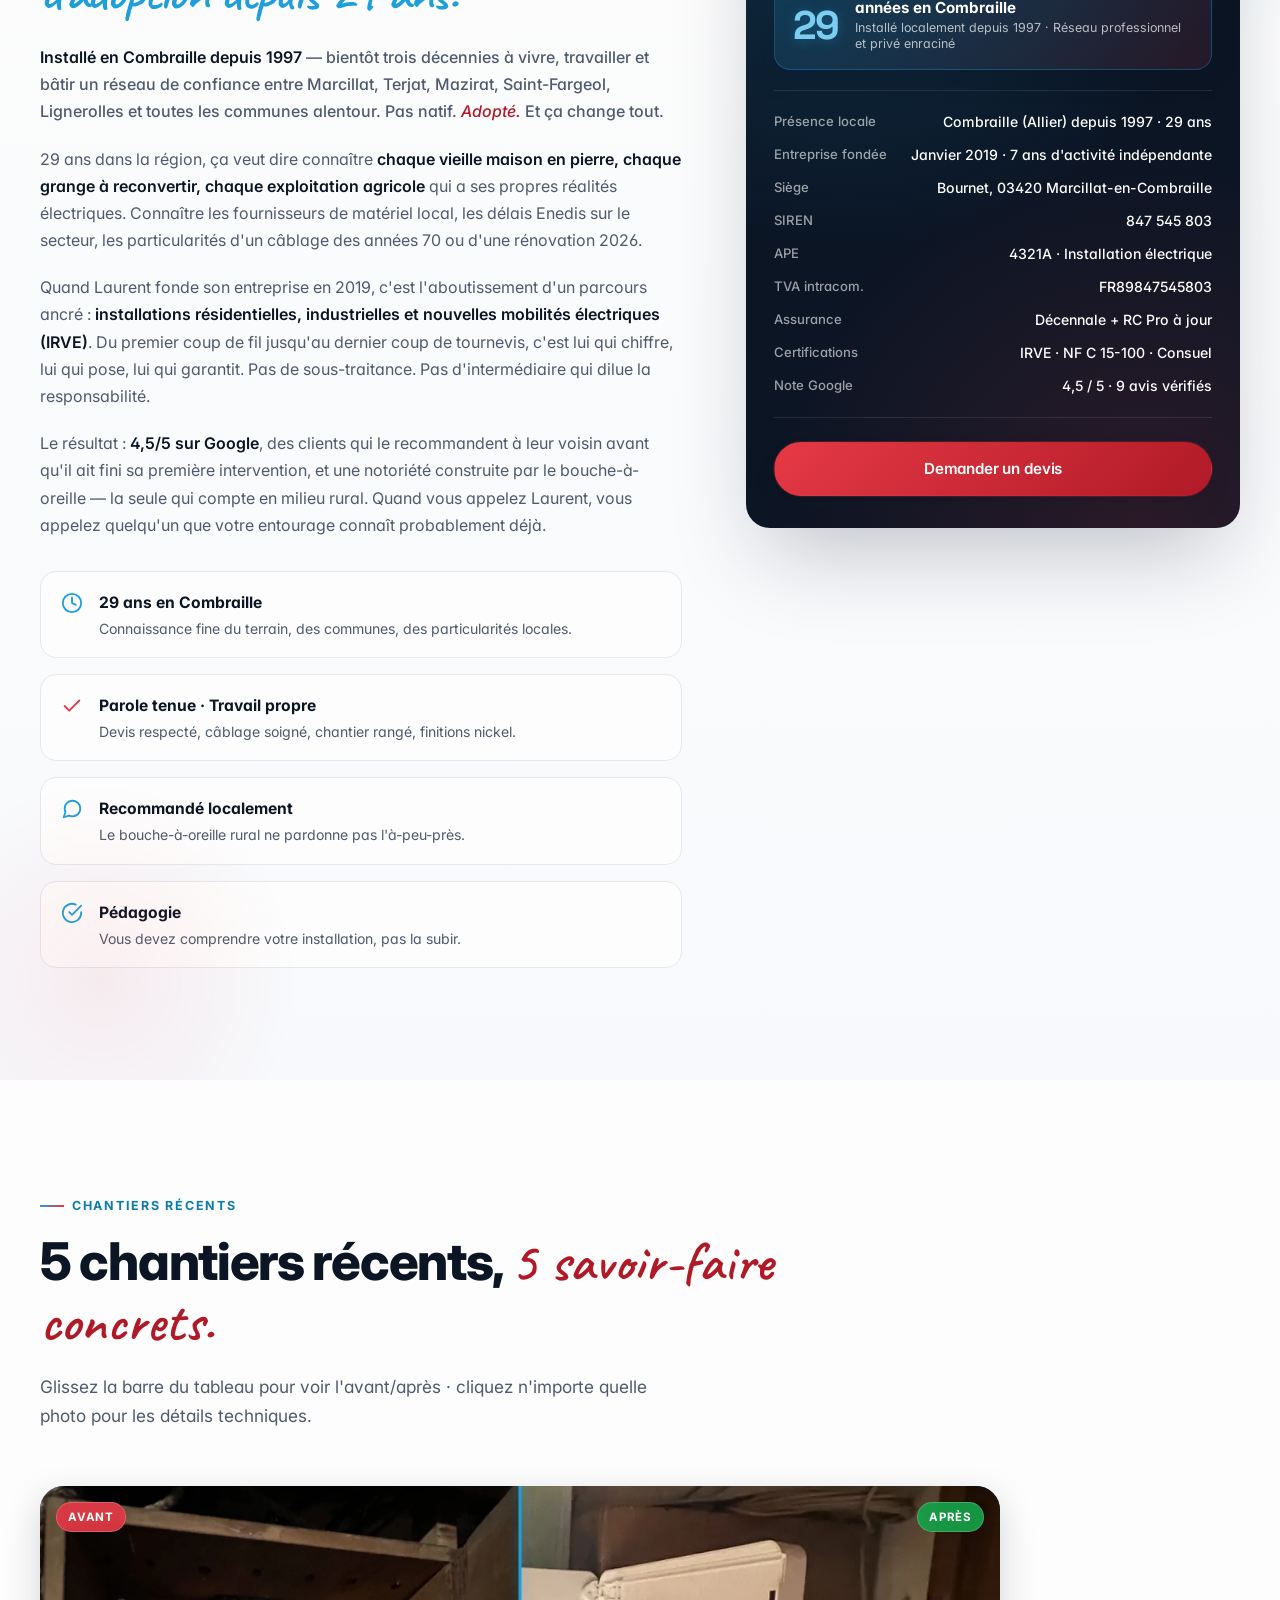
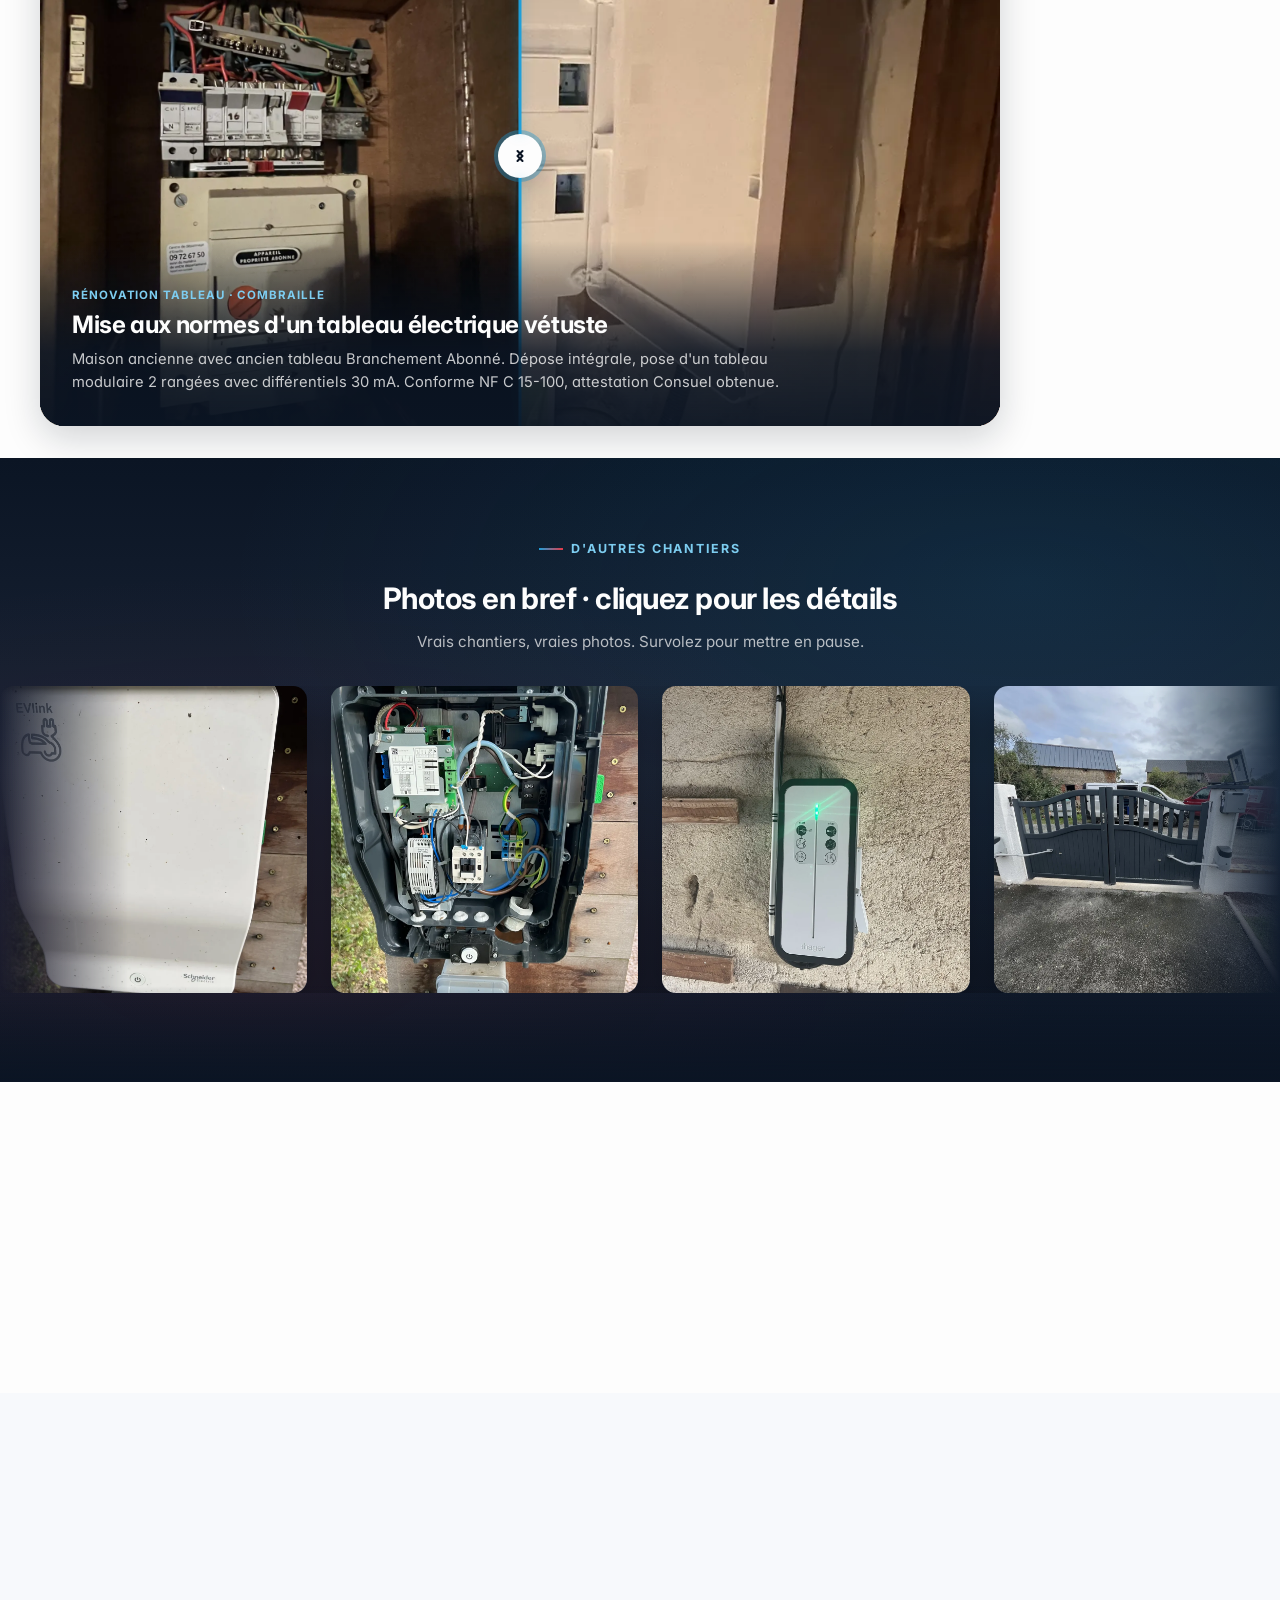
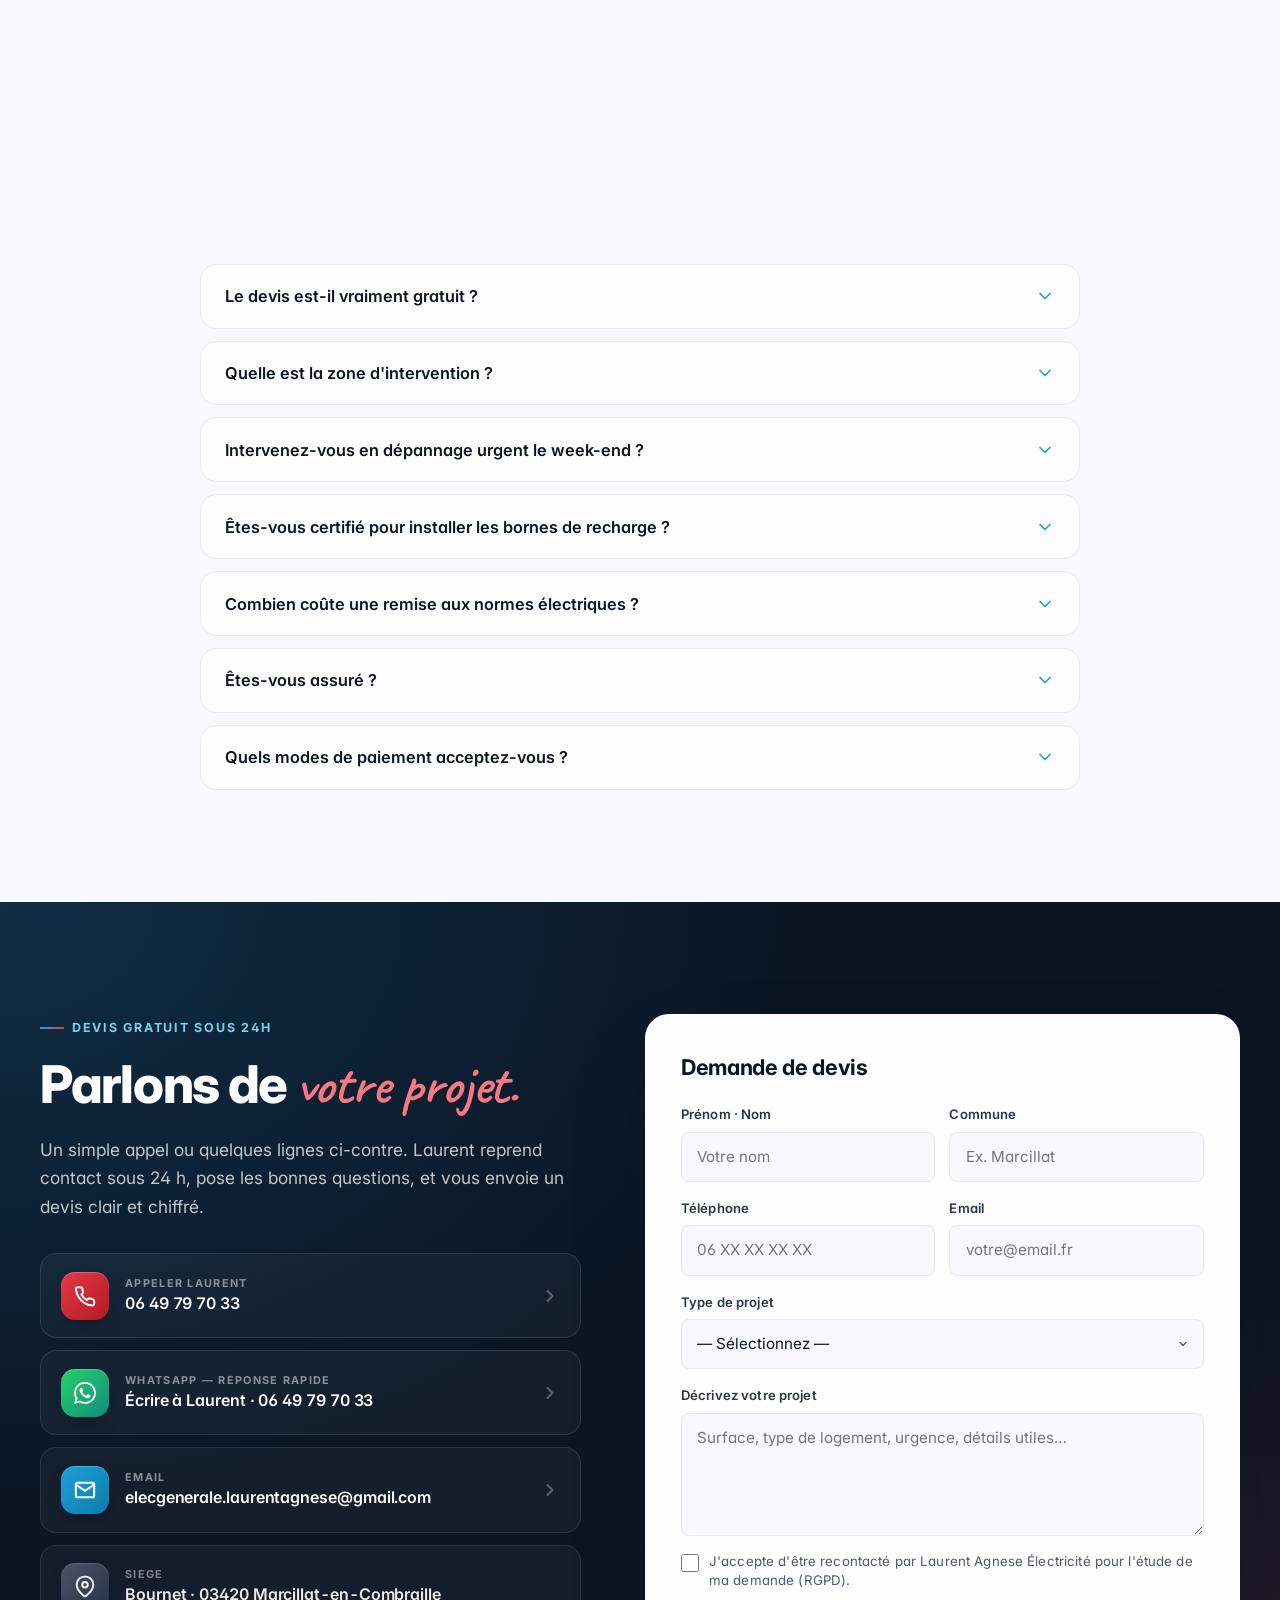
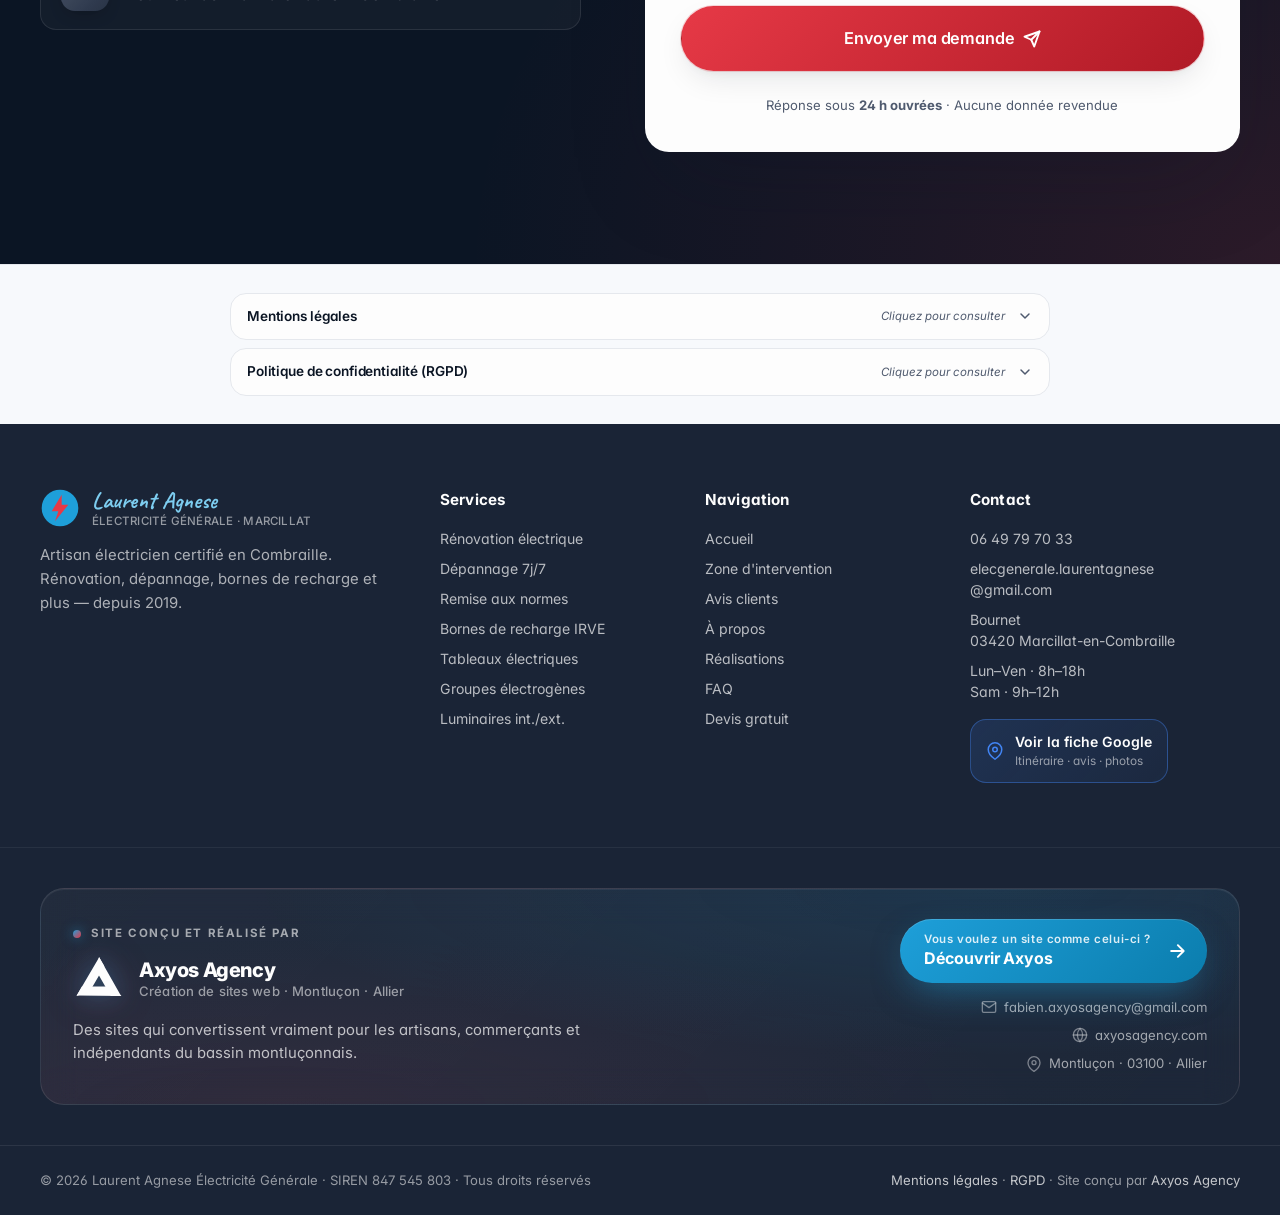
==== commit 3a560ab5: "fix(cache): versioning CSS/JS + reduce cache pour forcer refresh navigateurs PROBLÈME : header 'cach" ====
--- a/index.html
+++ b/index.html
@@ -48,7 +48,7 @@
     <link rel="preconnect" href="https://images.unsplash.com">
     <link href="https://fonts.googleapis.com/css2?family=Caveat:wght@400;500;600;700&family=Inter:wght@300;400;500;600;700;800;900&family=Space+Grotesk:wght@400;500;600;700&display=swap" rel="stylesheet">
 
-    <link rel="stylesheet" href="styles.css">
+    <link rel="stylesheet" href="styles.css?v=20260508-2">
     <link rel="icon" type="image/svg+xml" href="data:image/svg+xml,%3Csvg xmlns='http://www.w3.org/2000/svg' viewBox='0 0 100 100'%3E%3Crect width='100' height='100' rx='22' fill='%231E9FD9'/%3E%3Cpath d='M50 18 L30 54 L46 54 L38 82 L72 42 L54 42 Z' fill='%23E63946'/%3E%3C/svg%3E">
     <link rel="apple-touch-icon" href="data:image/svg+xml,%3Csvg xmlns='http://www.w3.org/2000/svg' viewBox='0 0 100 100'%3E%3Crect width='100' height='100' rx='22' fill='%231E9FD9'/%3E%3Cpath d='M50 18 L30 54 L46 54 L38 82 L72 42 L54 42 Z' fill='%23E63946'/%3E%3C/svg%3E">
     <link rel="manifest" href="manifest.webmanifest">
@@ -1953,6 +1953,6 @@
         </span>
     </a>
 
-    <script src="script.js" defer></script>
+    <script src="script.js?v=20260508-2" defer></script>
 </body>
 </html>
--- a/styles.css
+++ b/styles.css
@@ -2825,7 +2825,8 @@
 
 /* === BEFORE/AFTER SLIDER === */
 .chantier-ba {
-    position: relative;
+    position: absolute;
+    inset: 0;
     user-select: none;
     -webkit-user-select: none;
     cursor: ew-resize;
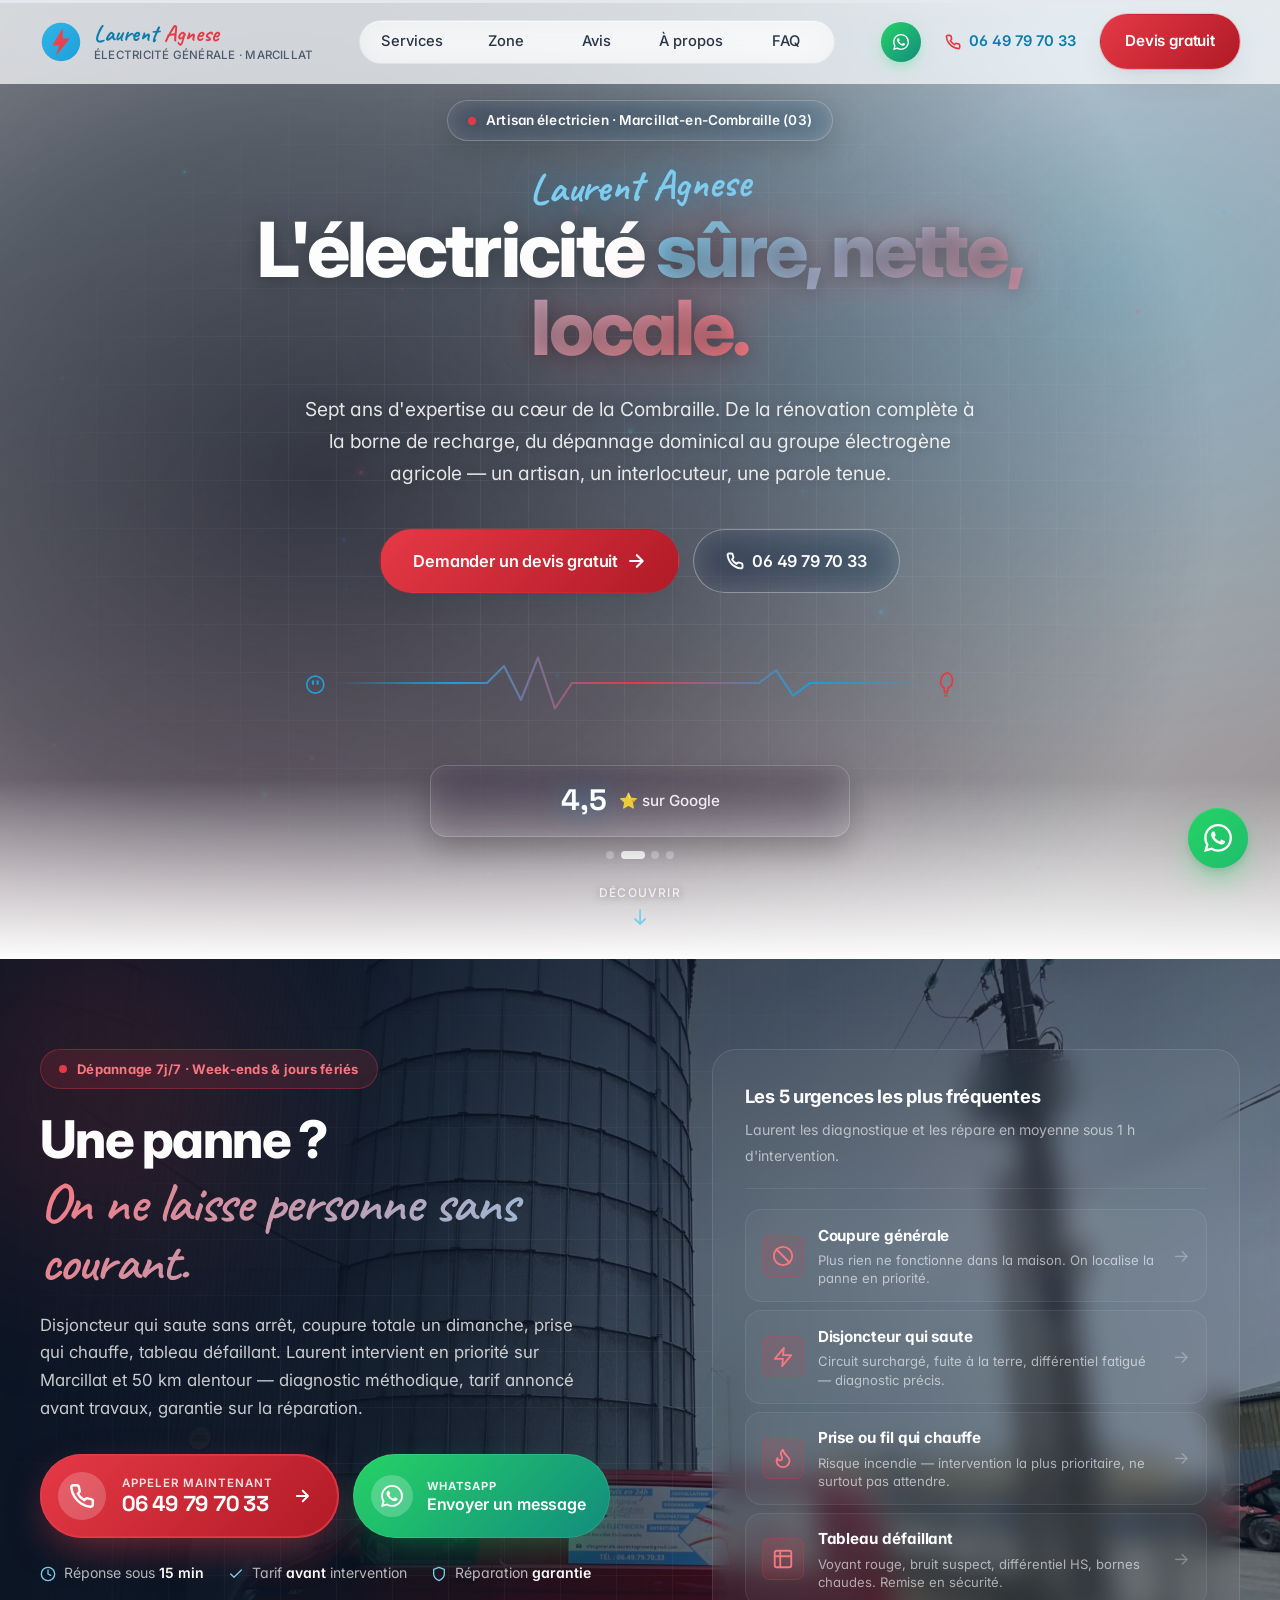
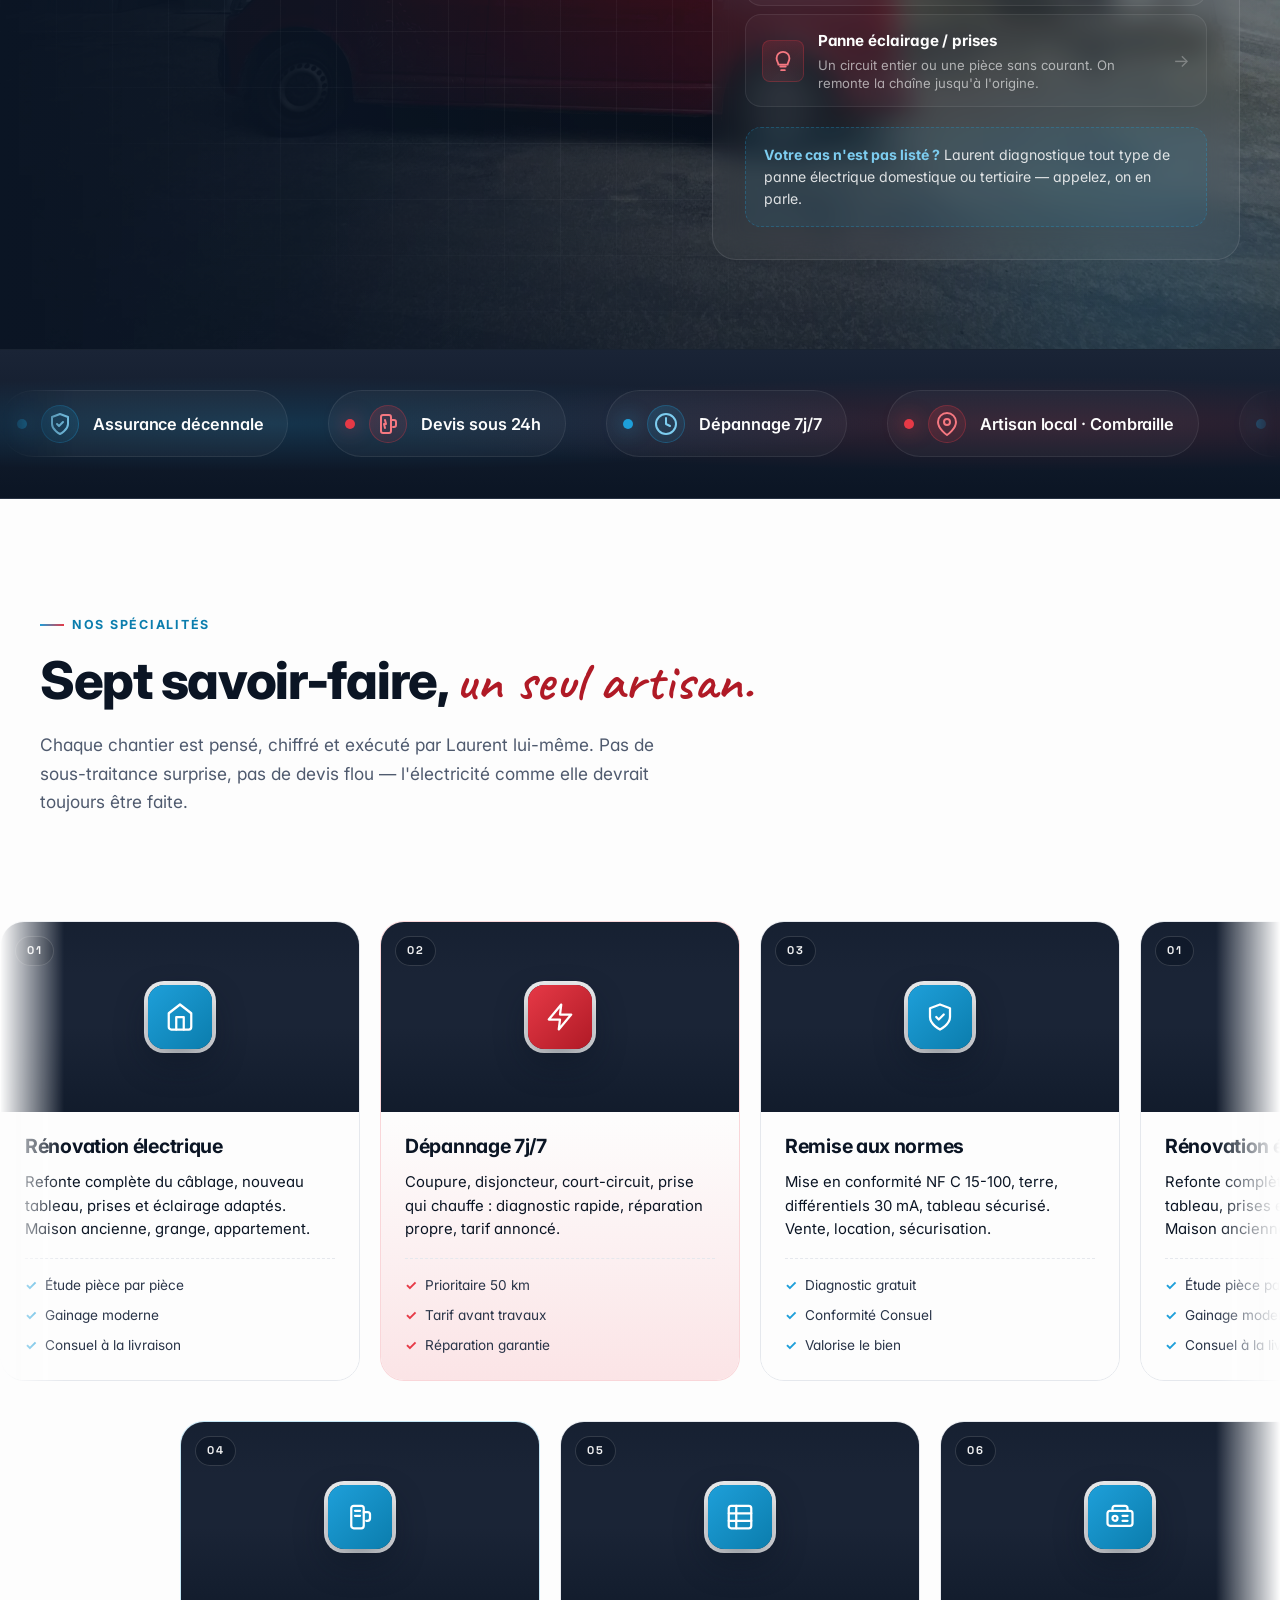
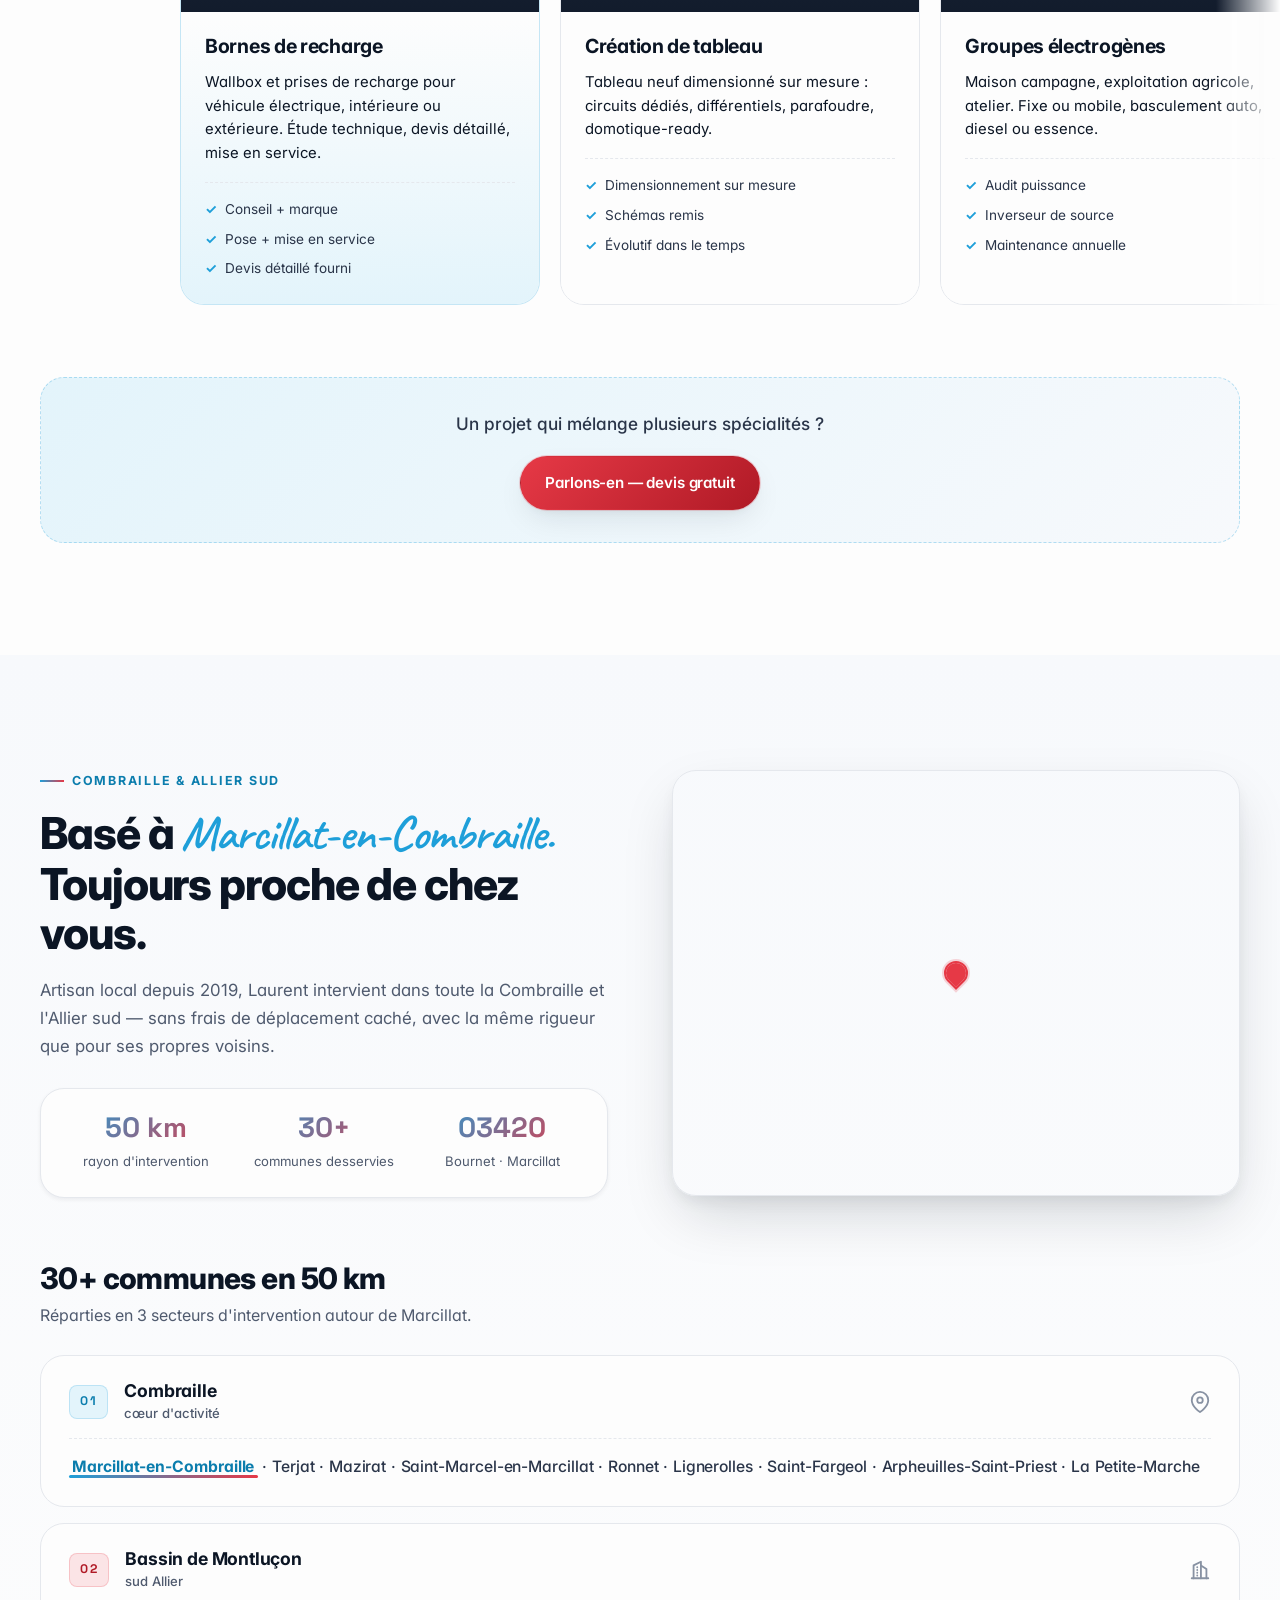
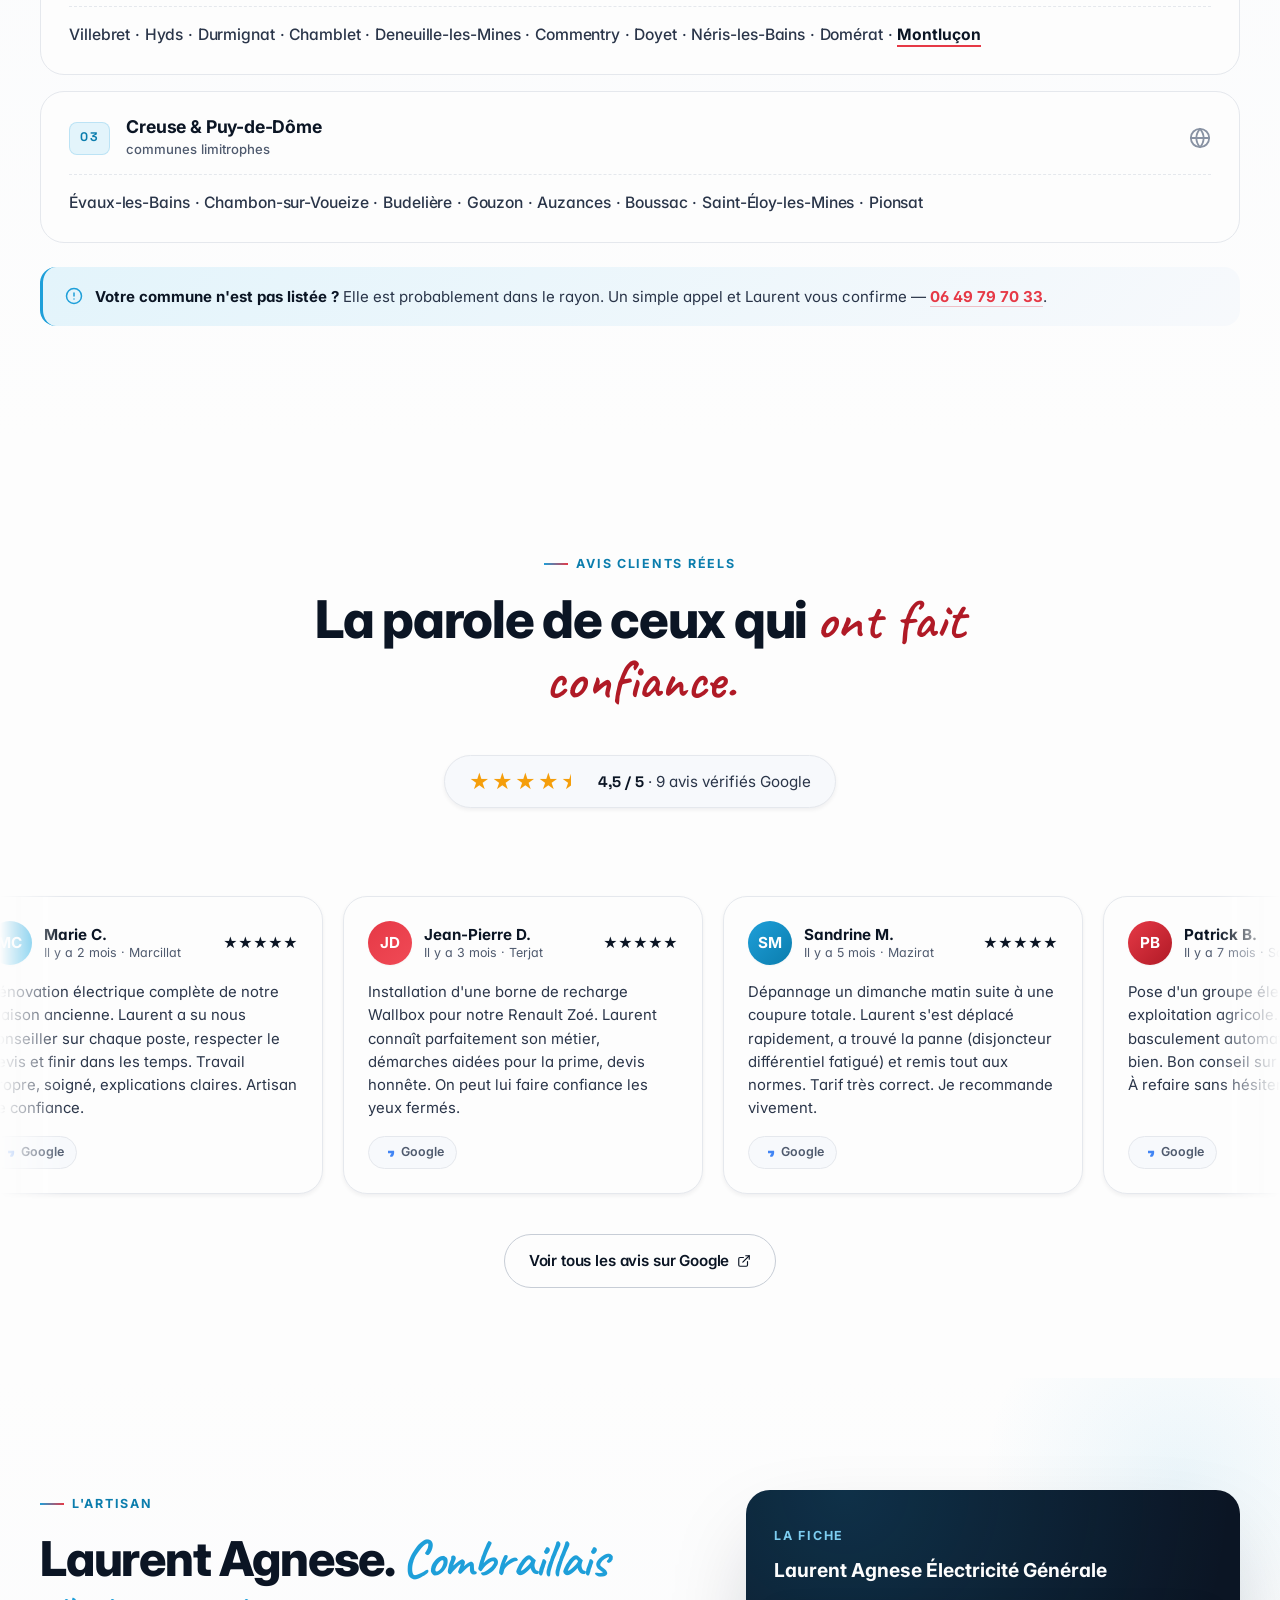
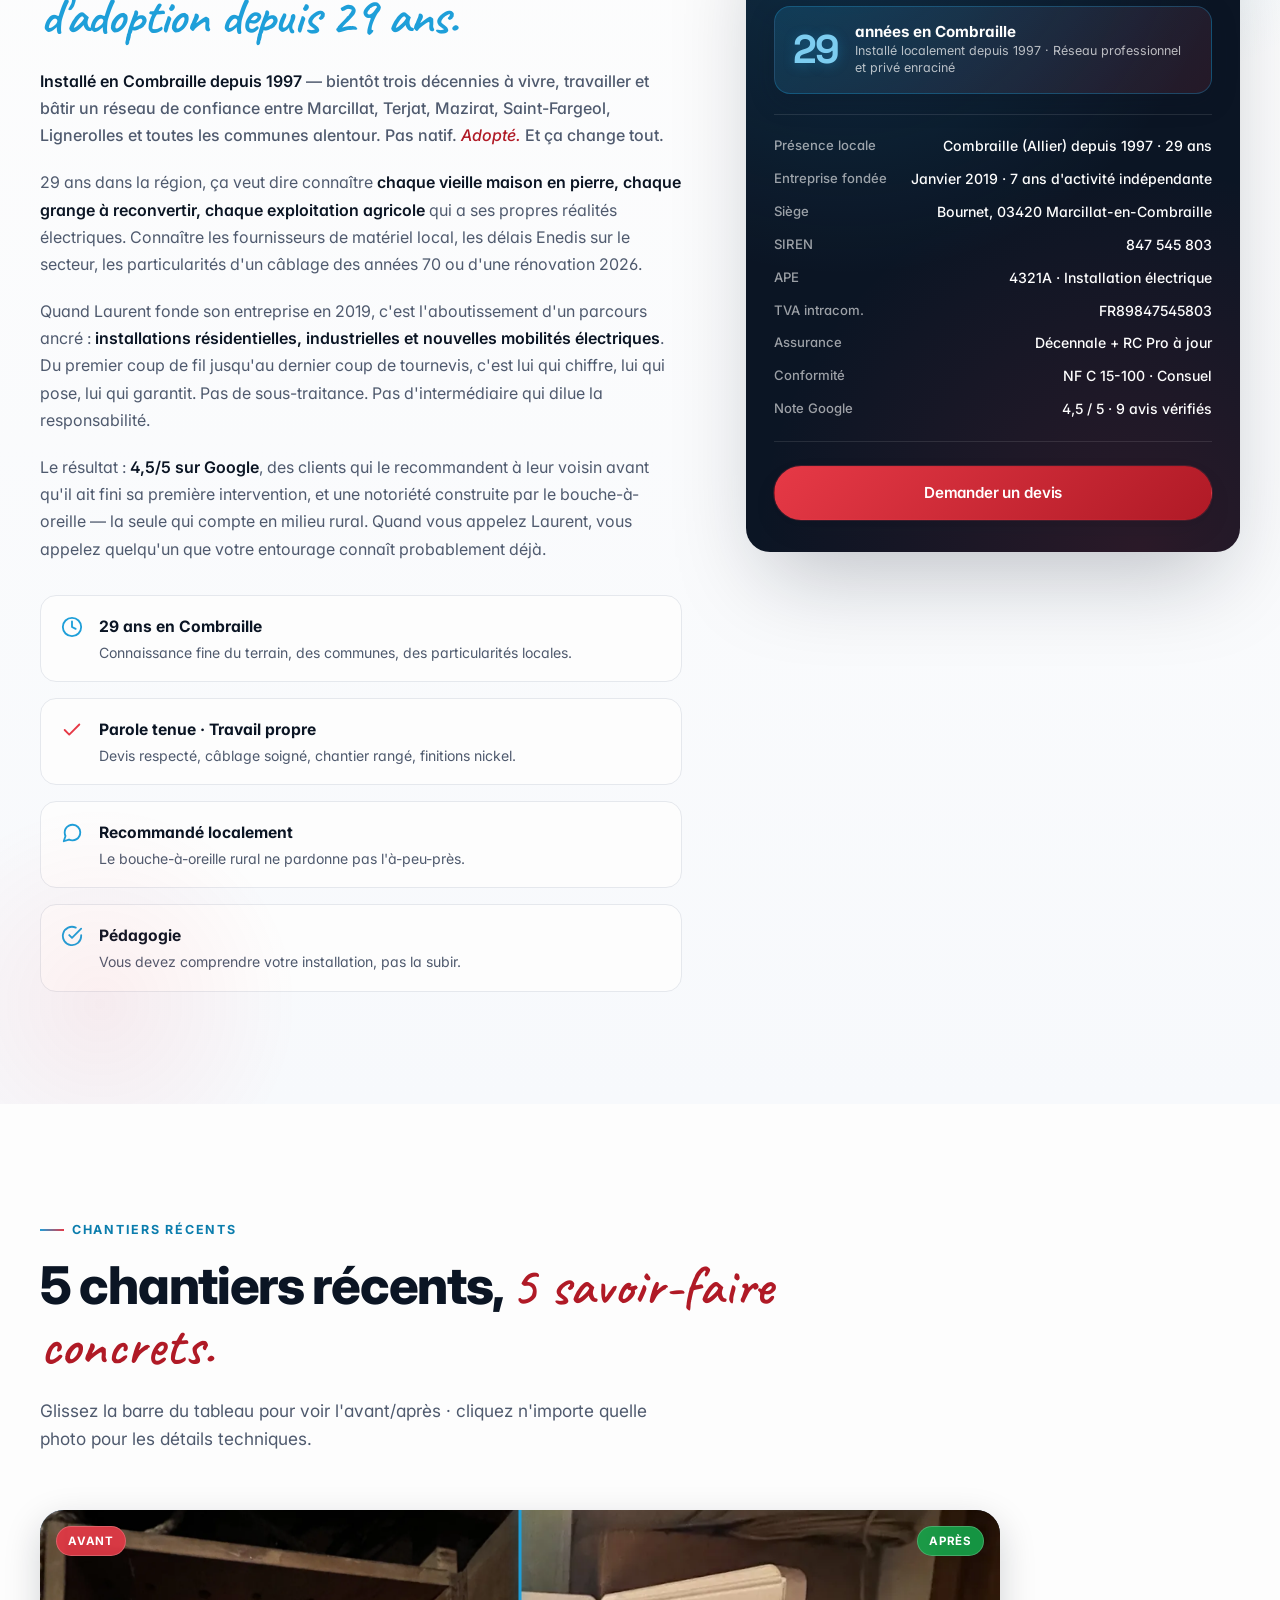
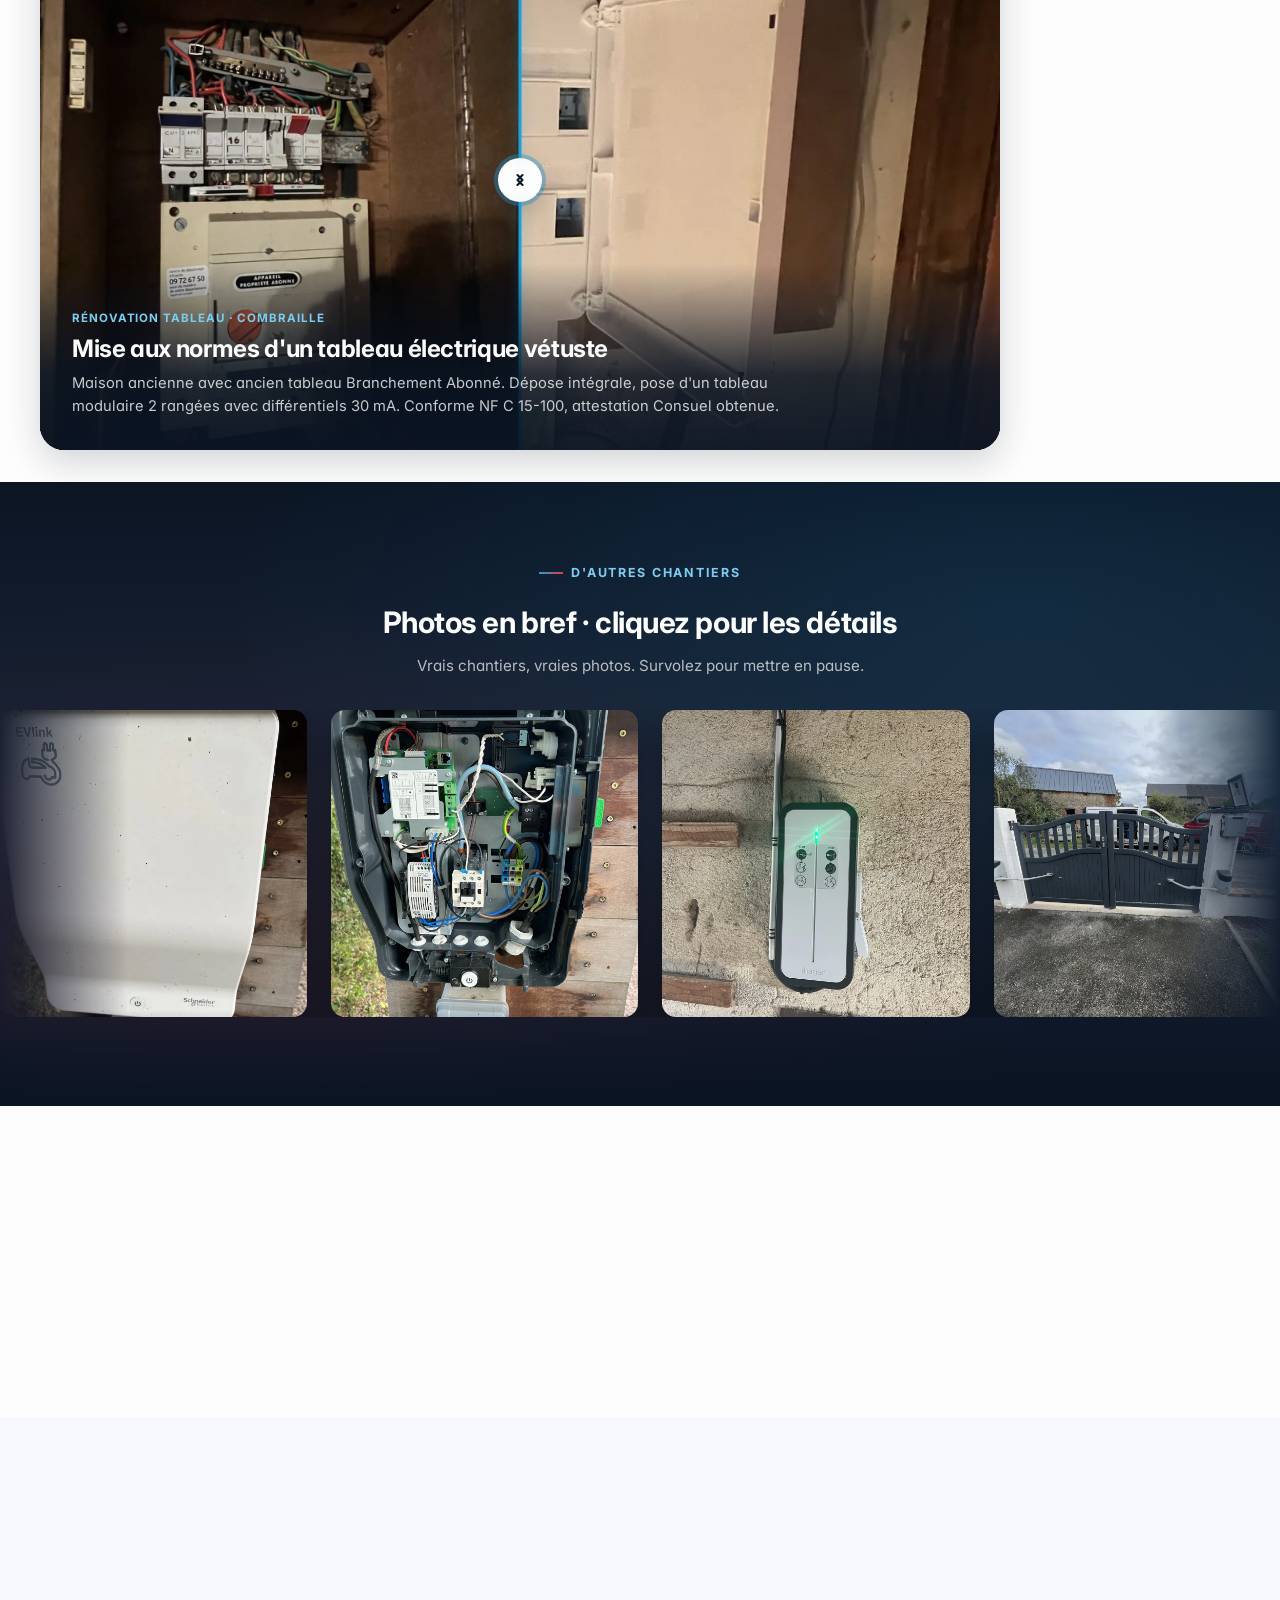
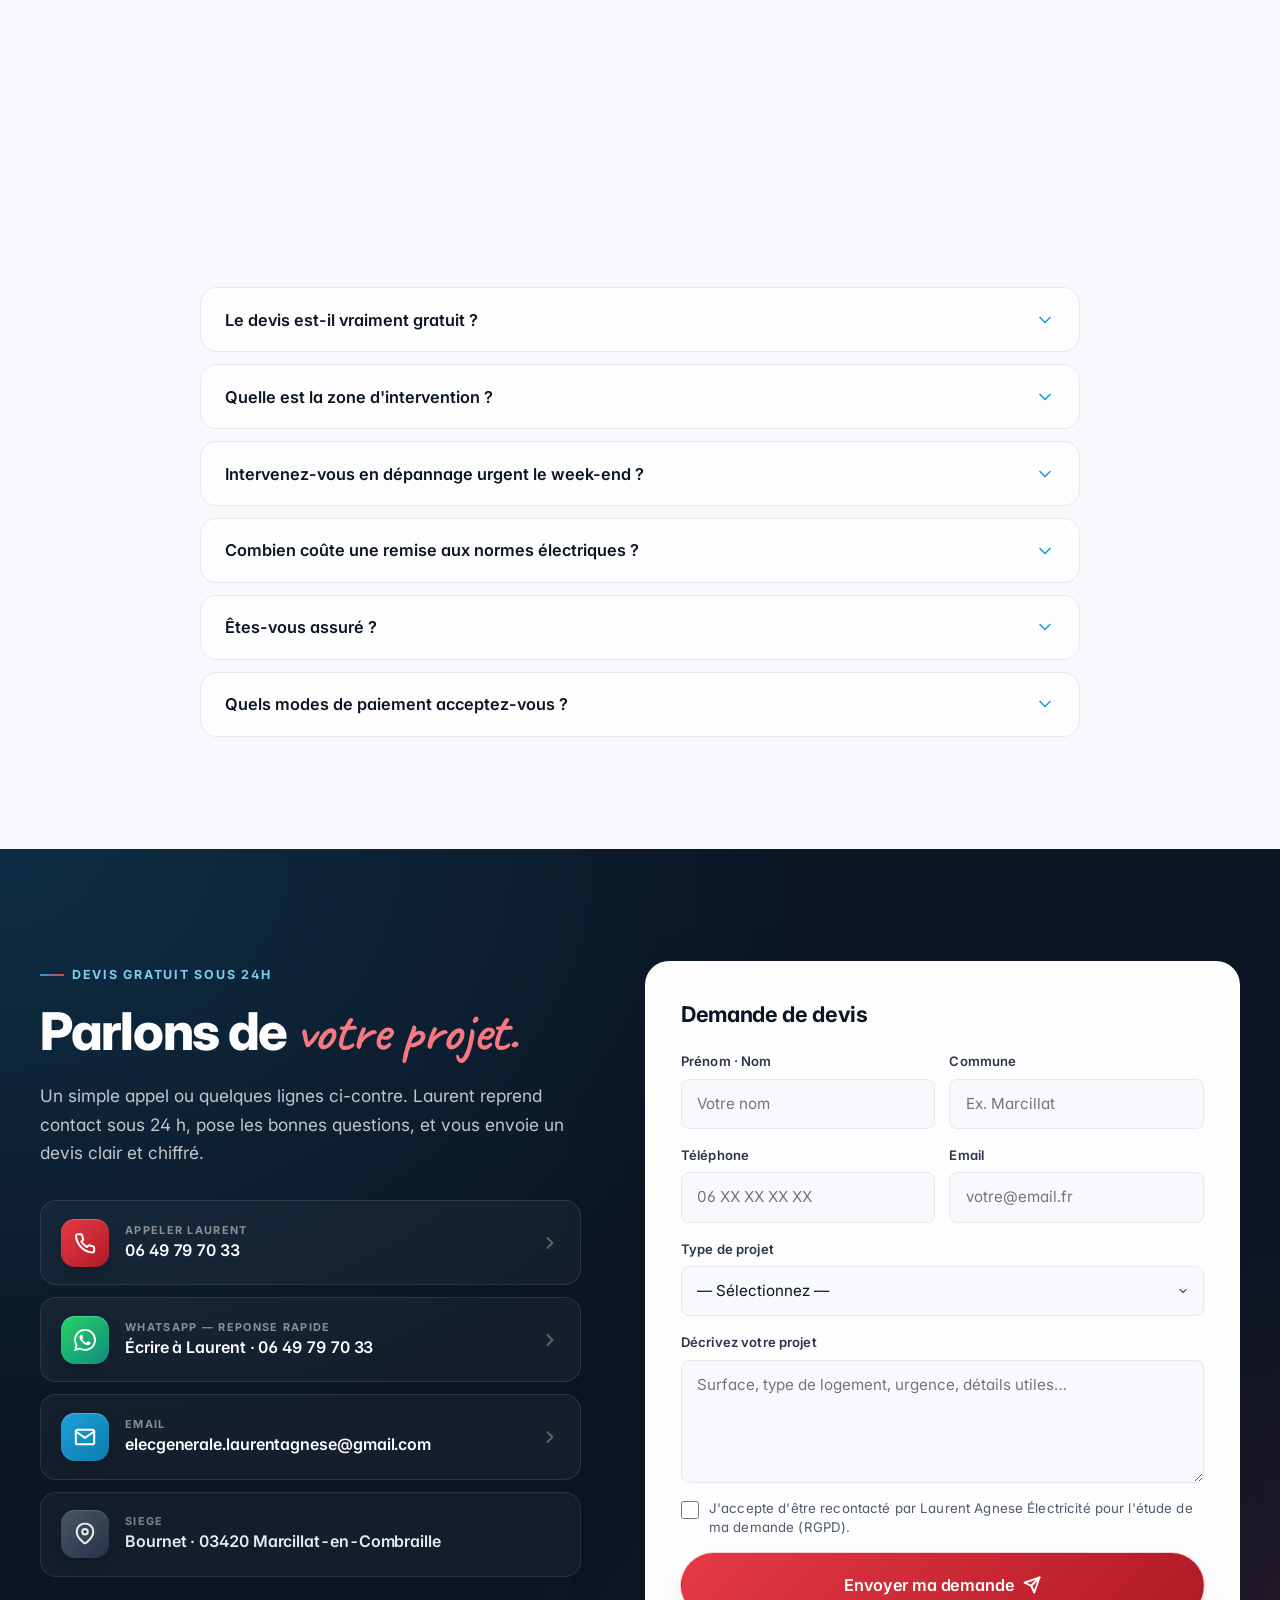
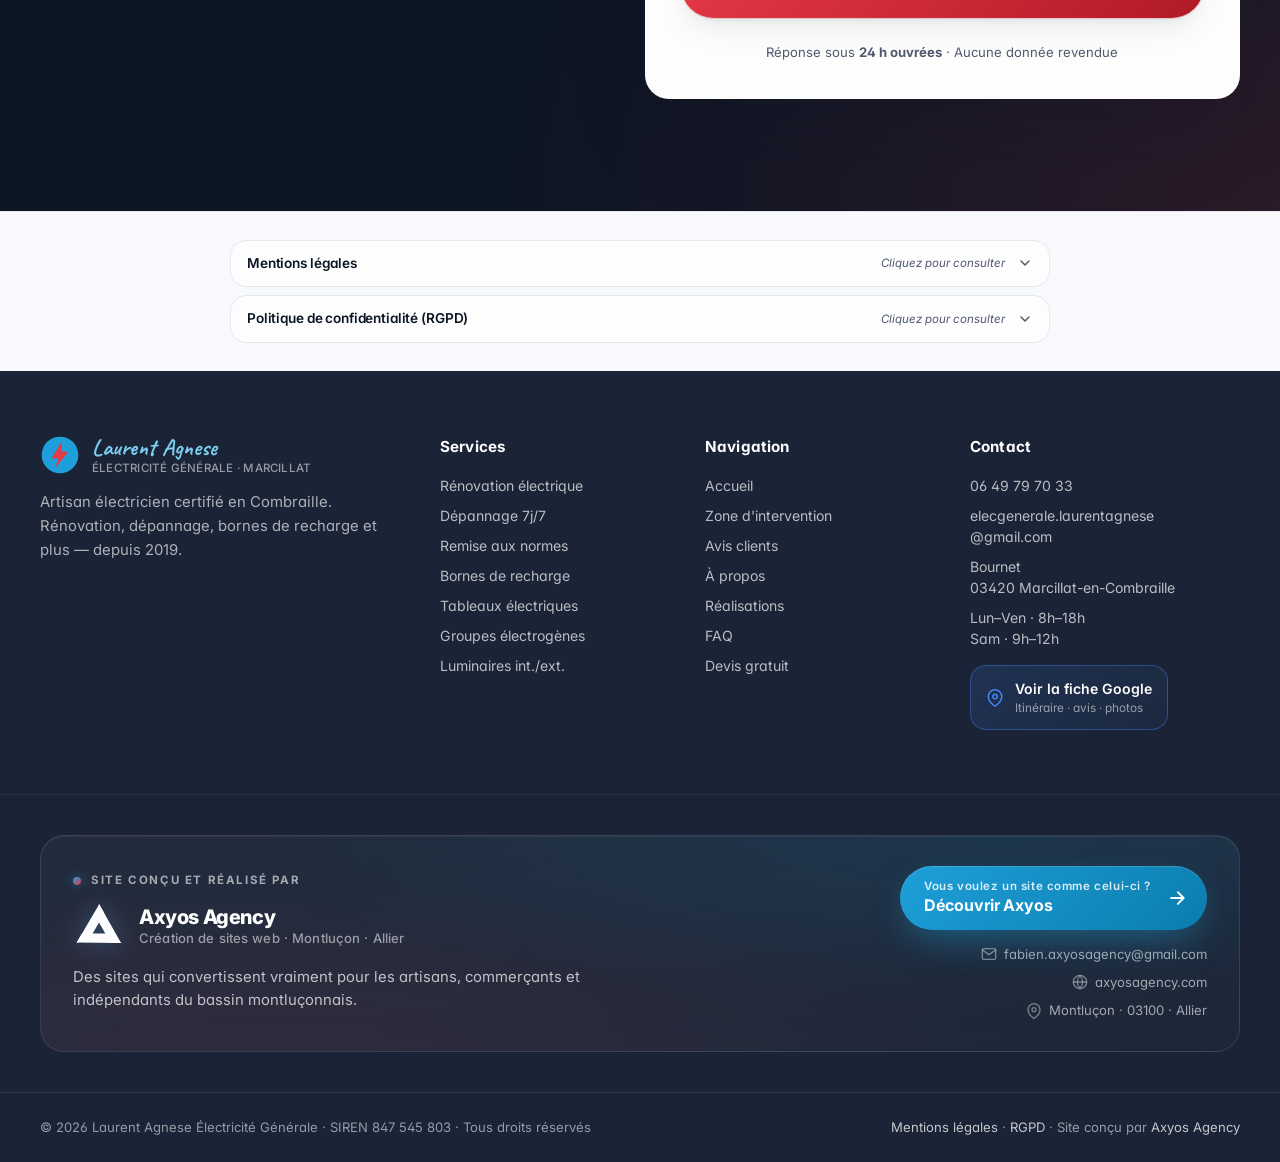
==== commit ee6a5cac: "fix(content): retire toutes les revendications IRVE et prime ADVENIR Laurent n'a pas la qualificatio" ====
--- a/index.html
+++ b/index.html
@@ -6,8 +6,8 @@
     <meta http-equiv="X-UA-Compatible" content="IE=edge">
 
     <title>Laurent Agnese Électricité Générale — Électricien à Marcillat-en-Combraille (03) | Devis Gratuit</title>
-    <meta name="description" content="Laurent Agnese Électricité Générale — Artisan électricien installé en Combraille depuis 1997 (29 ans), basé à Marcillat-en-Combraille (Allier 03). Rénovation, dépannage 7j/7, remise aux normes NF C 15-100, bornes IRVE, tableaux, groupes électrogènes, luminaires. 4,5/5 ★ sur Google. Devis gratuit. ☎ 06 49 79 70 33.">
-    <meta name="keywords" content="électricien Marcillat-en-Combraille, électricien Combraille, dépannage électrique Allier 03, rénovation électrique Marcillat, borne de recharge IRVE Allier, remise aux normes NF C 15-100 Combraille, tableau électrique Marcillat, groupe électrogène Allier, luminaire extérieur Combraille, artisan électricien 03420, Laurent Agnese électricité">
+    <meta name="description" content="Laurent Agnese Électricité Générale — Artisan électricien installé en Combraille depuis 1997 (29 ans), basé à Marcillat-en-Combraille (Allier 03). Rénovation, dépannage 7j/7, remise aux normes NF C 15-100, bornes de recharge, tableaux, groupes électrogènes, luminaires. 4,5/5 ★ sur Google. Devis gratuit. ☎ 06 49 79 70 33.">
+    <meta name="keywords" content="électricien Marcillat-en-Combraille, électricien Combraille, dépannage électrique Allier 03, rénovation électrique Marcillat, borne de recharge Allier, remise aux normes NF C 15-100 Combraille, tableau électrique Marcillat, groupe électrogène Allier, luminaire extérieur Combraille, artisan électricien 03420, Laurent Agnese électricité">
     <meta name="author" content="Laurent Agnese Électricité Générale">
     <meta name="robots" content="index, follow, max-image-preview:large, max-snippet:-1">
     <meta name="theme-color" content="#1E9FD9">
@@ -21,7 +21,7 @@
 
     <meta property="og:type" content="website">
     <meta property="og:title" content="Laurent Agnese Électricité Générale — Artisan Électricien à Marcillat-en-Combraille">
-    <meta property="og:description" content="29 ans installé en Combraille · 4,5 ★ Google · Artisan local reconnu pour la rénovation, le dépannage 7j/7, les bornes IRVE, tableaux et groupes électrogènes. Devis gratuit. ☎ 06 49 79 70 33.">
+    <meta property="og:description" content="29 ans installé en Combraille · 4,5 ★ Google · Artisan local reconnu pour la rénovation, le dépannage 7j/7, les bornes de recharge, tableaux et groupes électrogènes. Devis gratuit. ☎ 06 49 79 70 33.">
     <meta property="og:url" content="https://www.electricien-marcillat.fr/">
     <meta property="og:site_name" content="Laurent Agnese Électricité Générale">
     <meta property="og:locale" content="fr_FR">
@@ -34,7 +34,7 @@
 
     <meta name="twitter:card" content="summary_large_image">
     <meta name="twitter:title" content="Laurent Agnese Électricité — Marcillat-en-Combraille (03)">
-    <meta name="twitter:description" content="Artisan électricien de confiance à Marcillat-en-Combraille. Rénovation · Dépannage · Bornes IRVE · Devis gratuit au 06 49 79 70 33.">
+    <meta name="twitter:description" content="Artisan électricien de confiance à Marcillat-en-Combraille. Rénovation · Dépannage · bornes de recharge · Devis gratuit au 06 49 79 70 33.">
     <meta name="twitter:image" content="https://laurent-agnese-electricite.vercel.app/assets/og-hero.jpg">
     <meta name="twitter:image:alt" content="Site Laurent Agnese Électricité Générale — aperçu page d'accueil">
 
@@ -81,7 +81,7 @@
             {"@type": "PropertyValue", "propertyID": "SIREN", "value": "847545803"},
             {"@type": "PropertyValue", "propertyID": "SIRET", "value": "84754580300011"}
         ],
-        "description": "Laurent Agnese Électricité Générale — Artisan électricien certifié basé à Marcillat-en-Combraille (03420), installé en Combraille depuis 1997 (29 ans de présence locale). L'entreprise indépendante a été fondée en janvier 2019 et capitalise sur près de trois décennies de connaissance du territoire et de réseau professionnel local. Spécialiste de la rénovation électrique, du dépannage 7j/7, de la mise aux normes NF C 15-100, de l'installation de bornes de recharge pour véhicules électriques (IRVE), des tableaux électriques sur mesure, des groupes électrogènes (résidentiel, agricole, industriel) et des luminaires intérieur/extérieur. Intervention dans toute la Combraille et l'Allier sud — Marcillat-en-Combraille, Terjat, Mazirat, Saint-Fargeol, Lignerolles, Commentry et 22 communes alentour.",
+        "description": "Laurent Agnese Électricité Générale — Artisan électricien certifié basé à Marcillat-en-Combraille (03420), installé en Combraille depuis 1997 (29 ans de présence locale). L'entreprise indépendante a été fondée en janvier 2019 et capitalise sur près de trois décennies de connaissance du territoire et de réseau professionnel local. Spécialiste de la rénovation électrique, du dépannage 7j/7, de la mise aux normes NF C 15-100, de l'installation de bornes de recharge pour véhicules électriques, des tableaux électriques sur mesure, des groupes électrogènes (résidentiel, agricole, industriel) et des luminaires intérieur/extérieur. Intervention dans toute la Combraille et l'Allier sud — Marcillat-en-Combraille, Terjat, Mazirat, Saint-Fargeol, Lignerolles, Commentry et 22 communes alentour.",
         "slogan": "L'expertise électrique au cœur de la Combraille.",
         "foundingDate": "2019-01-15",
         "vatID": "FR89847545803",
@@ -178,7 +178,7 @@
                 {"@type": "Offer", "itemOffered": {"@type": "Service", "name": "Rénovation électrique complète"}},
                 {"@type": "Offer", "itemOffered": {"@type": "Service", "name": "Dépannage électrique 7j/7"}},
                 {"@type": "Offer", "itemOffered": {"@type": "Service", "name": "Remise aux normes NF C 15-100"}},
-                {"@type": "Offer", "itemOffered": {"@type": "Service", "name": "Installation de bornes de recharge véhicule électrique (IRVE)"}},
+                {"@type": "Offer", "itemOffered": {"@type": "Service", "name": "Installation de bornes de recharge pour véhicule électrique"}},
                 {"@type": "Offer", "itemOffered": {"@type": "Service", "name": "Création de tableaux électriques sur mesure"}},
                 {"@type": "Offer", "itemOffered": {"@type": "Service", "name": "Installation de groupes électrogènes"}},
                 {"@type": "Offer", "itemOffered": {"@type": "Service", "name": "Pose de luminaires intérieur et extérieur"}}
@@ -197,7 +197,7 @@
                 "name": "Quel est le meilleur électricien à Marcillat-en-Combraille ?",
                 "acceptedAnswer": {
                     "@type": "Answer",
-                    "text": "Laurent Agnese Électricité Générale est l'un des artisans électriciens les mieux notés de Marcillat-en-Combraille (4,5/5 sur 9 avis Google). Laurent Agnese est installé en Combraille depuis 1997 — soit 29 ans de présence et de réseau local — et a fondé son entreprise indépendante en janvier 2019. Artisan local profondément ancré, reconnu pour la rénovation électrique, le dépannage 7j/7, la mise aux normes NF C 15-100, la pose de bornes de recharge IRVE, la création de tableaux et l'installation de groupes électrogènes. Intervention dans toute la Combraille et l'Allier sud — Marcillat, Terjat, Mazirat, Saint-Fargeol, Lignerolles, Commentry et communes voisines. Devis gratuit au 06 49 79 70 33."
+                    "text": "Laurent Agnese Électricité Générale est l'un des artisans électriciens les mieux notés de Marcillat-en-Combraille (4,5/5 sur 9 avis Google). Laurent Agnese est installé en Combraille depuis 1997 — soit 29 ans de présence et de réseau local — et a fondé son entreprise indépendante en janvier 2019. Artisan local profondément ancré, reconnu pour la rénovation électrique, le dépannage 7j/7, la mise aux normes NF C 15-100, la pose de bornes de recharge, la création de tableaux et l'installation de groupes électrogènes. Intervention dans toute la Combraille et l'Allier sud — Marcillat, Terjat, Mazirat, Saint-Fargeol, Lignerolles, Commentry et communes voisines. Devis gratuit au 06 49 79 70 33."
                 }
             },
             {
@@ -226,18 +226,10 @@
             },
             {
                 "@type": "Question",
-                "name": "Laurent Agnese est-il certifié pour installer des bornes de recharge ?",
-                "acceptedAnswer": {
-                    "@type": "Answer",
-                    "text": "Oui. L'installation de bornes de recharge pour véhicules électriques supérieures à 3,7 kW nécessite la qualification IRVE (Infrastructure de Recharge pour Véhicules Électriques). Laurent Agnese est certifié IRVE et vous accompagne sur tout le projet : dimensionnement, choix de la borne, pose, mise en service et démarches pour la prime ADVENIR."
-                }
-            },
-            {
-                "@type": "Question",
                 "name": "Quels travaux réalise Laurent Agnese Électricité Générale ?",
                 "acceptedAnswer": {
                     "@type": "Answer",
-                    "text": "Sept spécialités : rénovation électrique complète, dépannage 7j/7, remise aux normes NF C 15-100, installation de bornes de recharge IRVE, création de tableaux électriques sur mesure, pose de groupes électrogènes (maison, exploitation agricole, entreprise) et pose de luminaires intérieur et extérieur. Devis gratuit pour tout projet."
+                    "text": "Sept spécialités : rénovation électrique complète, dépannage 7j/7, remise aux normes NF C 15-100, installation de bornes de recharge, création de tableaux électriques sur mesure, pose de groupes électrogènes (maison, exploitation agricole, entreprise) et pose de luminaires intérieur et extérieur. Devis gratuit pour tout projet."
                 }
             },
             {
@@ -282,12 +274,12 @@
                 "addressCountry": "FR"
             }
         },
-        "description": "Laurent Agnese est un artisan électricien installé en Combraille (Allier, 03) depuis 1997 — soit 29 années de présence locale au moment où s'écrit cette page (2026). Combraillais d'adoption (non natif), il a fondé son entreprise indépendante Laurent Agnese Électricité Générale en janvier 2019, après avoir construit pendant plus de deux décennies un solide ancrage local et un réseau professionnel approfondi entre Marcillat-en-Combraille, Terjat, Mazirat, Saint-Fargeol, Lignerolles et l'ensemble des communes de l'Allier sud. Sa connaissance fine du territoire — vieilles maisons en pierre, granges à reconvertir, exploitations agricoles, particularités du câblage rural — fait de lui une référence reconnue pour la rénovation électrique, le dépannage 7j/7, la remise aux normes NF C 15-100, l'installation de bornes de recharge IRVE, la création de tableaux électriques sur mesure et l'installation de groupes électrogènes. Note Google : 4,5/5.",
+        "description": "Laurent Agnese est un artisan électricien installé en Combraille (Allier, 03) depuis 1997 — soit 29 années de présence locale au moment où s'écrit cette page (2026). Combraillais d'adoption (non natif), il a fondé son entreprise indépendante Laurent Agnese Électricité Générale en janvier 2019, après avoir construit pendant plus de deux décennies un solide ancrage local et un réseau professionnel approfondi entre Marcillat-en-Combraille, Terjat, Mazirat, Saint-Fargeol, Lignerolles et l'ensemble des communes de l'Allier sud. Sa connaissance fine du territoire — vieilles maisons en pierre, granges à reconvertir, exploitations agricoles, particularités du câblage rural — fait de lui une référence reconnue pour la rénovation électrique, le dépannage 7j/7, la remise aux normes NF C 15-100, l'installation de bornes de recharge, la création de tableaux électriques sur mesure et l'installation de groupes électrogènes. Note Google : 4,5/5.",
         "knowsAbout": [
             "Rénovation électrique",
             "Dépannage électrique d'urgence",
             "Mise aux normes NF C 15-100",
-            "Installation de bornes de recharge IRVE (Wallbox)",
+            "Installation de bornes de recharge pour véhicules électriques",
             "Création de tableaux électriques sur mesure",
             "Pose de groupes électrogènes (résidentiel, agricole, industriel)",
             "Luminaires intérieurs et extérieurs",
@@ -295,7 +287,6 @@
             "Allier sud"
         ],
         "hasCredential": [
-            {"@type": "EducationalOccupationalCredential", "credentialCategory": "Certification", "name": "IRVE — Infrastructure de Recharge pour Véhicules Électriques"},
             {"@type": "EducationalOccupationalCredential", "credentialCategory": "Norme", "name": "NF C 15-100"},
             {"@type": "EducationalOccupationalCredential", "credentialCategory": "Conformité", "name": "Consuel"}
         ],
@@ -654,7 +645,7 @@
                     <span class="trust-icon-wrap trust-accent">
                         <svg width="24" height="24" viewBox="0 0 24 24" fill="none" stroke="currentColor" stroke-width="2" stroke-linecap="round" stroke-linejoin="round"><rect x="5" y="3" width="10" height="18" rx="2"/><path d="M15 8h3a2 2 0 0 1 2 2v3a2 2 0 0 1-2 2h-1"/><path d="M9 8l1 4h-2l1 4"/></svg>
                     </span>
-                    <span class="trust-label">Certifié IRVE · bornes</span>
+                    <span class="trust-label">Devis sous 24h</span>
                 </div>
                 <div class="trust-item">
                     <span class="trust-dot" aria-hidden="true"></span>
@@ -708,7 +699,7 @@
                 <div class="trust-item" aria-hidden="true">
                     <span class="trust-dot"></span>
                     <span class="trust-icon-wrap trust-accent"><svg width="24" height="24" viewBox="0 0 24 24" fill="none" stroke="currentColor" stroke-width="2" stroke-linecap="round" stroke-linejoin="round"><rect x="5" y="3" width="10" height="18" rx="2"/><path d="M15 8h3a2 2 0 0 1 2 2v3a2 2 0 0 1-2 2h-1"/><path d="M9 8l1 4h-2l1 4"/></svg></span>
-                    <span class="trust-label">Certifié IRVE · bornes</span>
+                    <span class="trust-label">Devis sous 24h</span>
                 </div>
                 <div class="trust-item" aria-hidden="true">
                     <span class="trust-dot"></span>
@@ -862,15 +853,14 @@
             <div class="service-icon" aria-hidden="true">
                             <svg width="32" height="32" viewBox="0 0 24 24" fill="none" stroke="currentColor" stroke-width="1.8" stroke-linecap="round" stroke-linejoin="round"><rect x="5" y="3" width="10" height="18" rx="2"/><path d="M15 8h3a2 2 0 0 1 2 2v3a2 2 0 0 1-2 2h-1"/><path d="M8 7h4"/><path d="M8 11h4"/></svg>
                         </div>
-        <span class="service-badge">Spécialiste IRVE</span>
         </div>
         <div class="service-body">
             <h3>Bornes de recharge</h3>
-            <p>Wallbox 7 / 11 / 22 kW, intérieure ou extérieure. Laurent est certifié IRVE et gère votre prime ADVENIR.</p>
+            <p>Wallbox et prises de recharge pour véhicule électrique, intérieure ou extérieure. Étude technique, devis détaillé, mise en service.</p>
             <ul class="service-features">
                             <li>Conseil + marque</li>
                             <li>Pose + mise en service</li>
-                            <li>Prime ADVENIR</li>
+                            <li>Devis détaillé fourni</li>
                         </ul>
         </div>
     </article>
@@ -934,12 +924,11 @@
         <div class="service-photo" aria-hidden="true">
             <div class="service-num">04</div>
             <div class="service-icon"><svg width="32" height="32" viewBox="0 0 24 24" fill="none" stroke="currentColor" stroke-width="1.8" stroke-linecap="round" stroke-linejoin="round"><rect x="5" y="3" width="10" height="18" rx="2"/><path d="M15 8h3a2 2 0 0 1 2 2v3a2 2 0 0 1-2 2h-1"/><path d="M8 7h4"/><path d="M8 11h4"/></svg></div>
-        <span class="service-badge">Spécialiste IRVE</span>
         </div>
         <div class="service-body">
             <h3>Bornes de recharge</h3>
-            <p>Wallbox 7 / 11 / 22 kW, intérieure ou extérieure. Laurent est certifié IRVE et gère votre prime ADVENIR.</p>
-            <ul class="service-features"><li>Conseil + marque</li><li>Pose + mise en service</li><li>Prime ADVENIR</li></ul>
+            <p>Wallbox et prises de recharge pour véhicule électrique, intérieure ou extérieure. Étude technique, devis détaillé, mise en service.</p>
+            <ul class="service-features"><li>Conseil + marque</li><li>Pose + mise en service</li><li>Devis détaillé fourni</li></ul>
         </div>
     </article>
                     <article class="service-card service-mini" aria-hidden="true">
@@ -1306,7 +1295,7 @@
                     <p>
                         Quand Laurent fonde son entreprise en 2019, c'est l'aboutissement
                         d'un parcours ancré : <strong>installations résidentielles, industrielles
-                        et nouvelles mobilités électriques (IRVE)</strong>. Du premier coup de fil
+                        et nouvelles mobilités électriques</strong>. Du premier coup de fil
                         jusqu'au dernier coup de tournevis, c'est lui qui chiffre, lui qui pose,
                         lui qui garantit. Pas de sous-traitance. Pas d'intermédiaire qui dilue
                         la responsabilité.
@@ -1372,7 +1361,7 @@
                             <dt>APE</dt><dd>4321A · Installation électrique</dd>
                             <dt>TVA intracom.</dt><dd>FR89847545803</dd>
                             <dt>Assurance</dt><dd>Décennale + RC Pro à jour</dd>
-                            <dt>Certifications</dt><dd>IRVE · NF C 15-100 · Consuel</dd>
+                            <dt>Conformité</dt><dd>NF C 15-100 · Consuel</dd>
                             <dt>Note Google</dt><dd>4,5 / 5 · 9 avis vérifiés</dd>
                         </dl>
                         <a href="#devis" class="btn btn-primary btn-block">Demander un devis</a>
@@ -1429,7 +1418,7 @@
             </div>
             <div class="chantiers-ribbon-wrapper">
                 <div class="chantiers-ribbon" data-chantiers-ribbon>
-                    <button type="button" class="chantier-tile" data-chantier-id="evlink" aria-label="Borne IRVE Schneider EVlink — voir les détails">
+                    <button type="button" class="chantier-tile" data-chantier-id="evlink" aria-label="Borne de recharge Schneider EVlink — voir les détails">
                         <picture>
                             <source type="image/webp" srcset="assets/chantiers/evlink-finie.webp">
                             <img src="assets/chantiers/evlink-finie.jpg" alt="Borne de recharge Schneider EVlink installée en extérieur" loading="lazy">
@@ -1441,7 +1430,7 @@
                             <img src="assets/chantiers/evlink-interieur.jpg" alt="Intérieur câblage de la borne Schneider EVlink" loading="lazy">
                         </picture>
                     </button>
-                    <button type="button" class="chantier-tile" data-chantier-id="hager" aria-label="Borne IRVE Hager Witty — voir les détails">
+                    <button type="button" class="chantier-tile" data-chantier-id="hager" aria-label="Borne de recharge Hager Witty — voir les détails">
                         <picture>
                             <source type="image/webp" srcset="assets/chantiers/hager-led.webp">
                             <img src="assets/chantiers/hager-led.jpg" alt="Borne de recharge Hager Witty avec LED verte" loading="lazy">
@@ -1549,14 +1538,6 @@
 
                 <details class="faq-item reveal">
                     <summary>
-                        <span>Êtes-vous certifié pour installer les bornes de recharge ?</span>
-                        <svg aria-hidden="true" width="20" height="20" viewBox="0 0 24 24" fill="none" stroke="currentColor" stroke-width="2" stroke-linecap="round" stroke-linejoin="round"><polyline points="6 9 12 15 18 9"/></svg>
-                    </summary>
-                    <p>Oui. L'installation de bornes de recharge supérieures à 3,7 kW nécessite la qualification <strong>IRVE</strong> (Infrastructure de Recharge pour Véhicules Électriques). Laurent Agnese est certifié IRVE et vous accompagne sur tout le projet : dimensionnement, choix de la marque, pose, mise en service et démarches pour la <strong>prime ADVENIR</strong>.</p>
-                </details>
-
-                <details class="faq-item reveal">
-                    <summary>
                         <span>Combien coûte une remise aux normes électriques ?</span>
                         <svg aria-hidden="true" width="20" height="20" viewBox="0 0 24 24" fill="none" stroke="currentColor" stroke-width="2" stroke-linecap="round" stroke-linejoin="round"><polyline points="6 9 12 15 18 9"/></svg>
                     </summary>
@@ -1836,7 +1817,7 @@
                     <li><a href="#services">Rénovation électrique</a></li>
                     <li><a href="#services">Dépannage 7j/7</a></li>
                     <li><a href="#services">Remise aux normes</a></li>
-                    <li><a href="#services">Bornes de recharge IRVE</a></li>
+                    <li><a href="#services">Bornes de recharge</a></li>
                     <li><a href="#services">Tableaux électriques</a></li>
                     <li><a href="#services">Groupes électrogènes</a></li>
                     <li><a href="#services">Luminaires int./ext.</a></li>
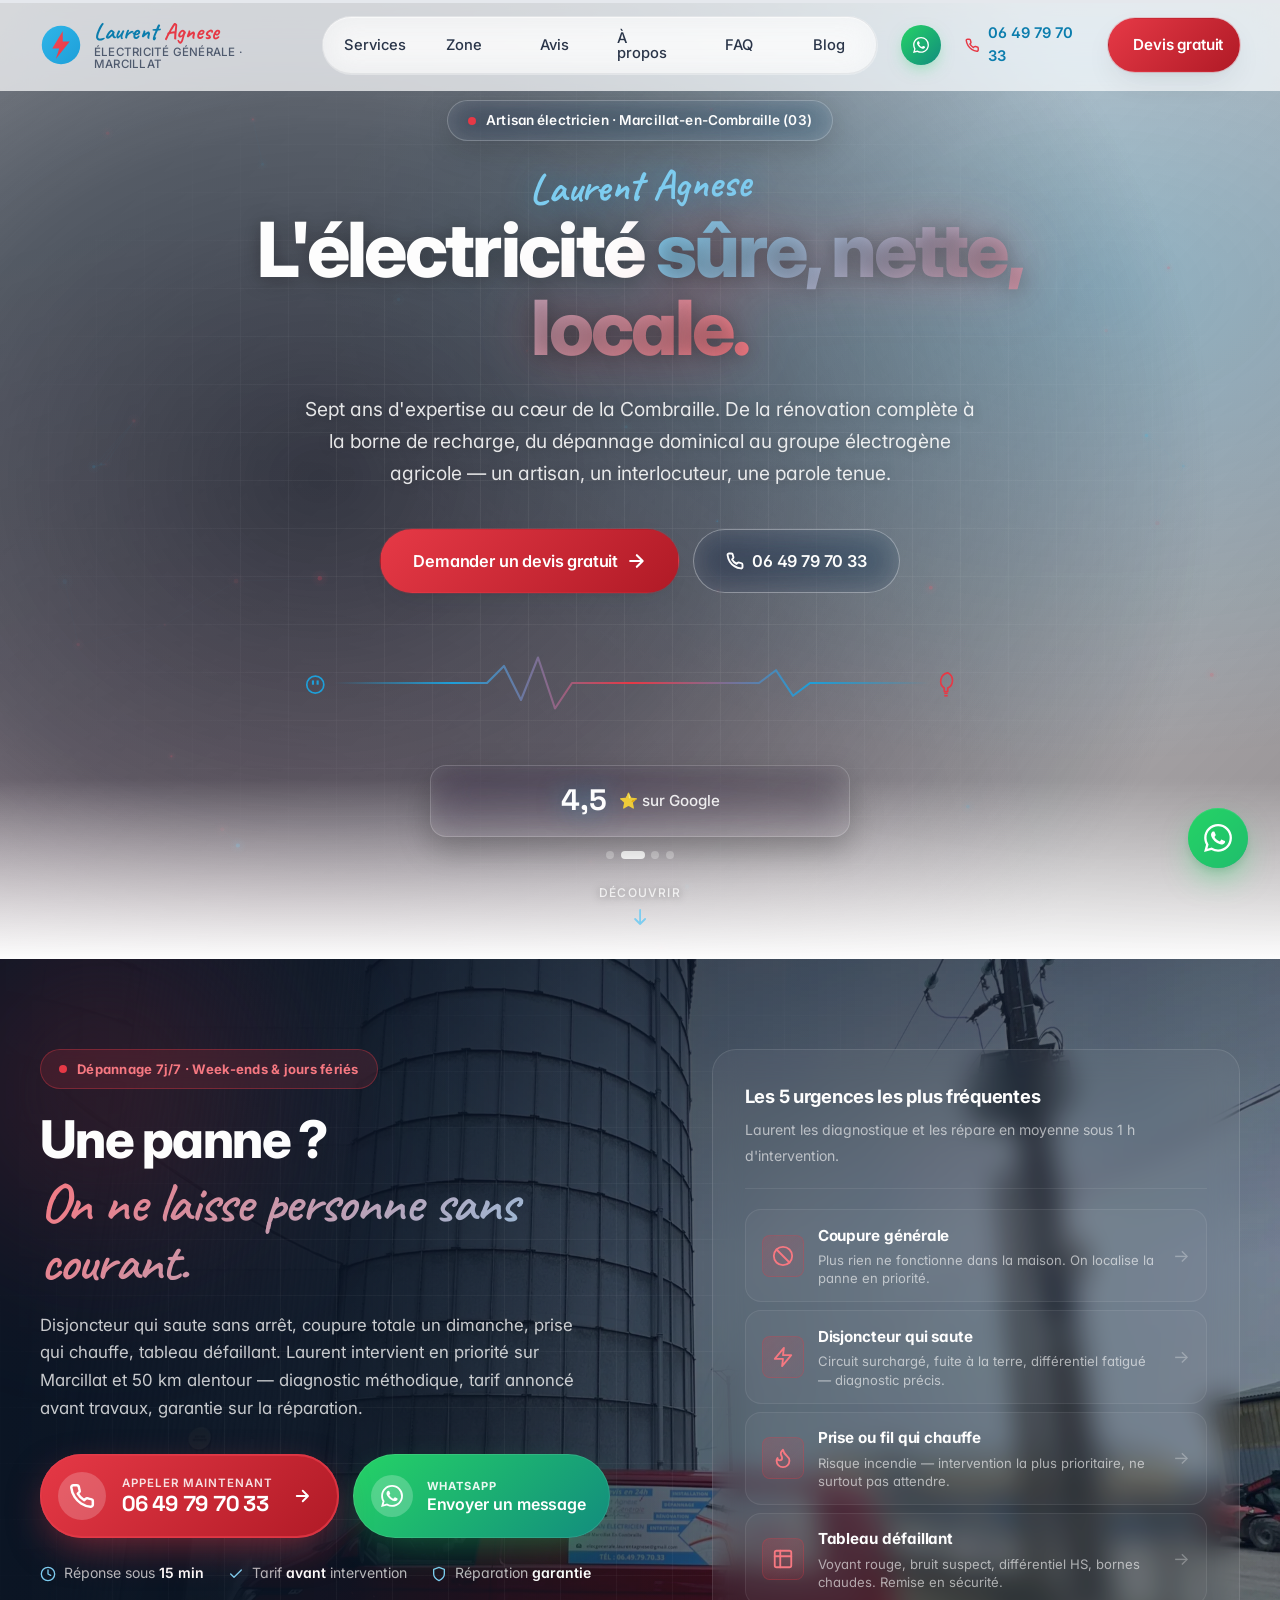
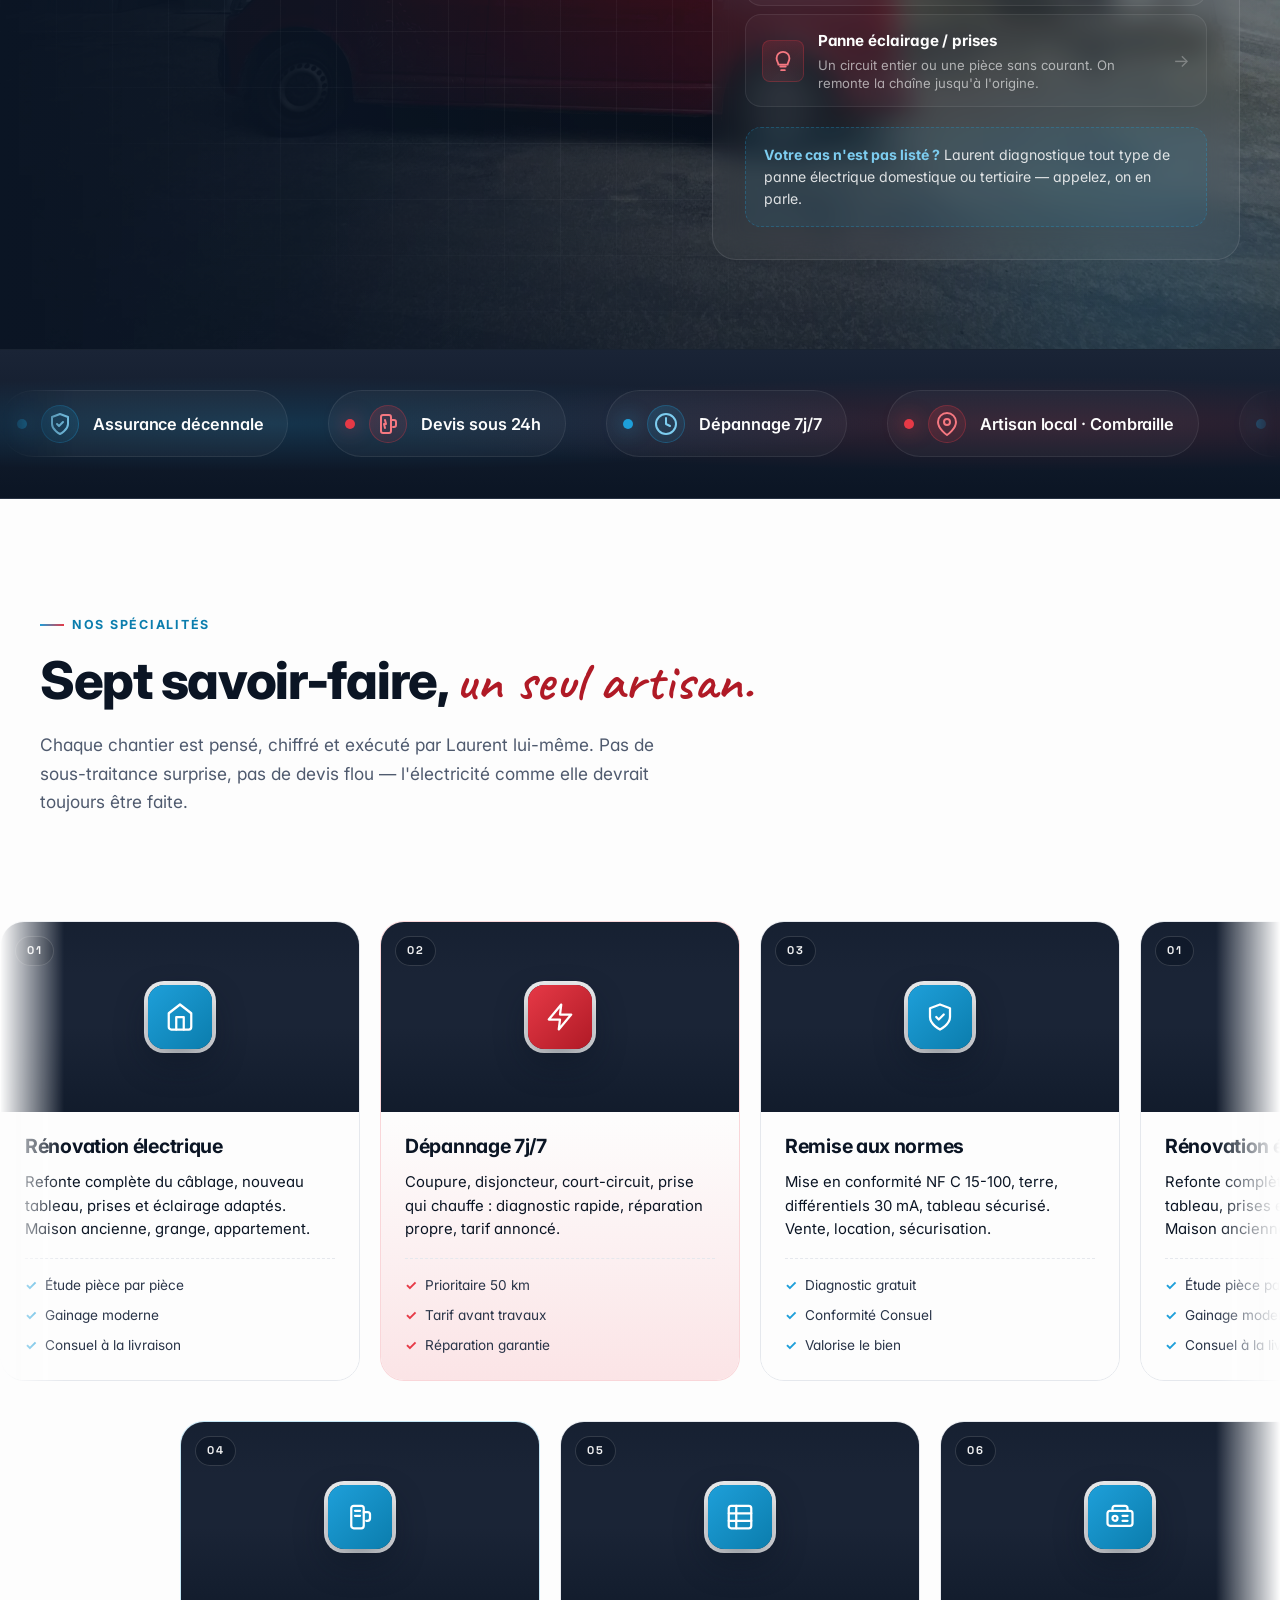
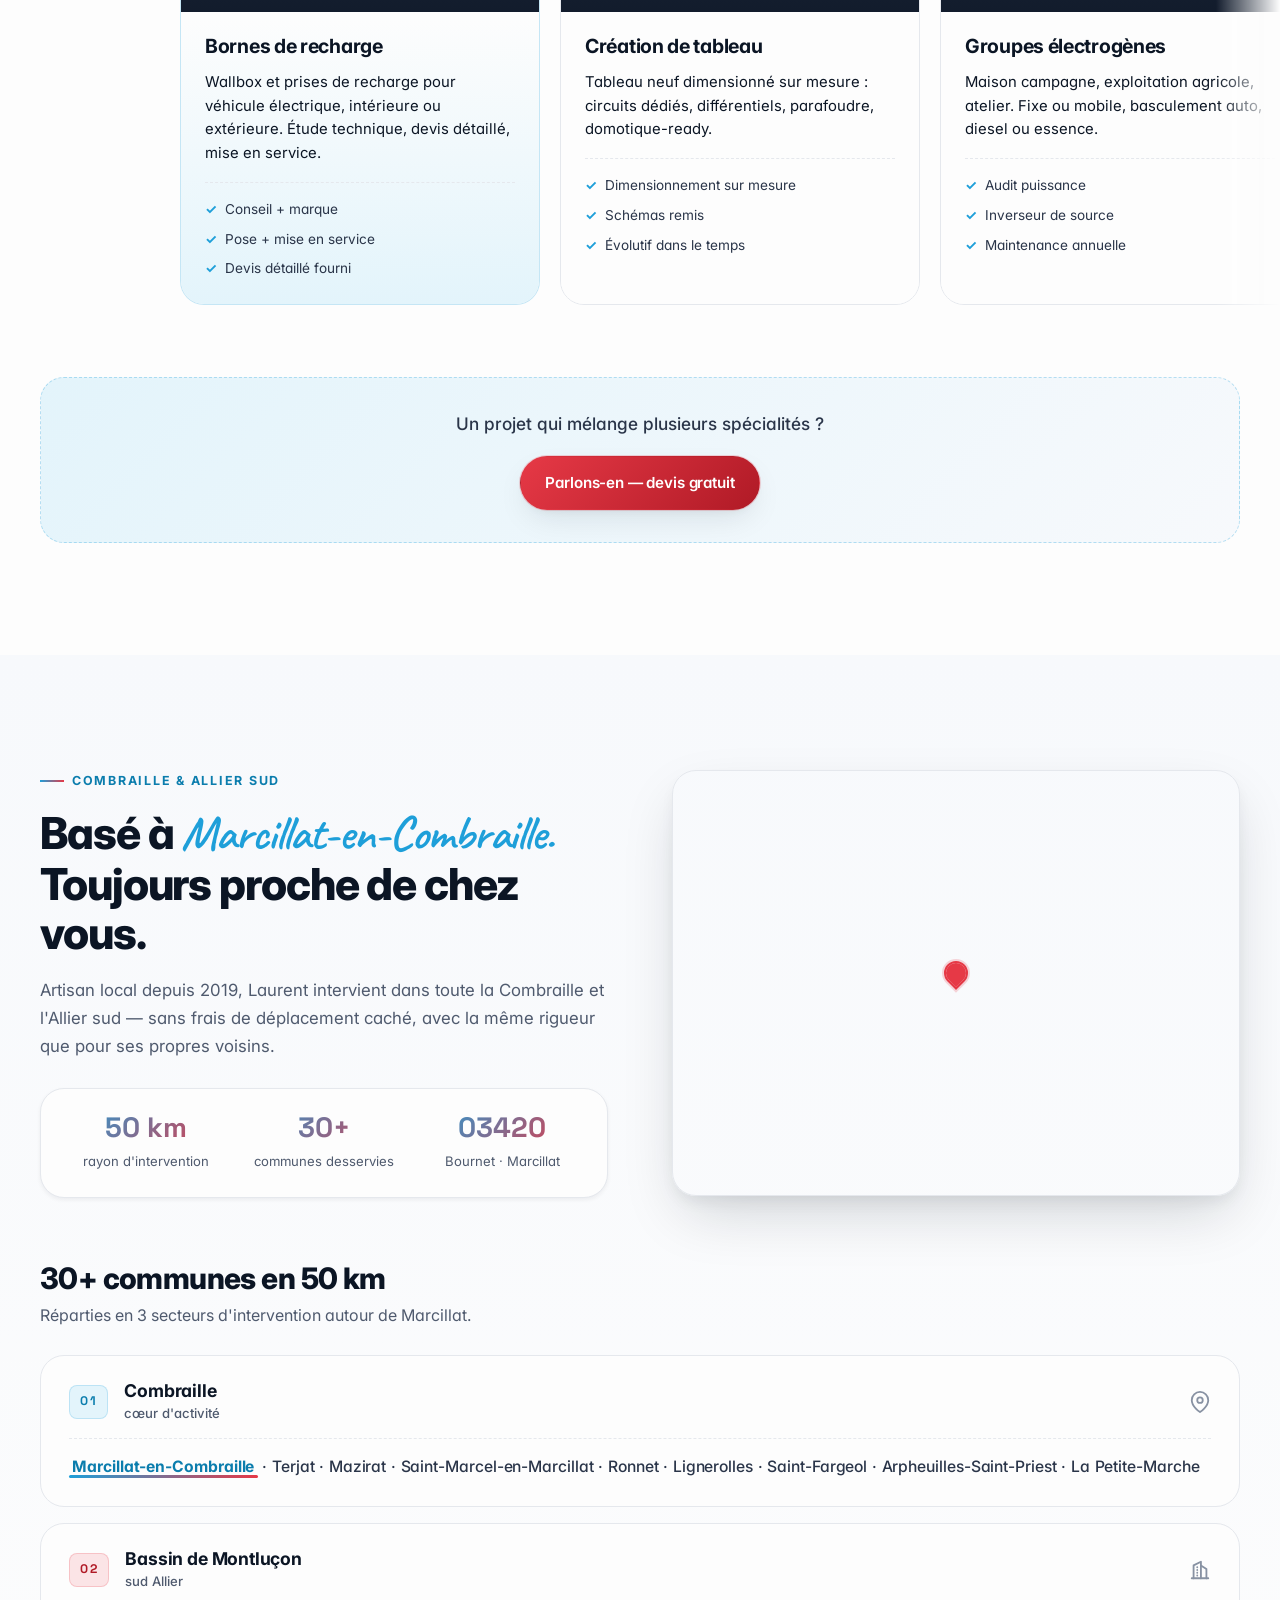
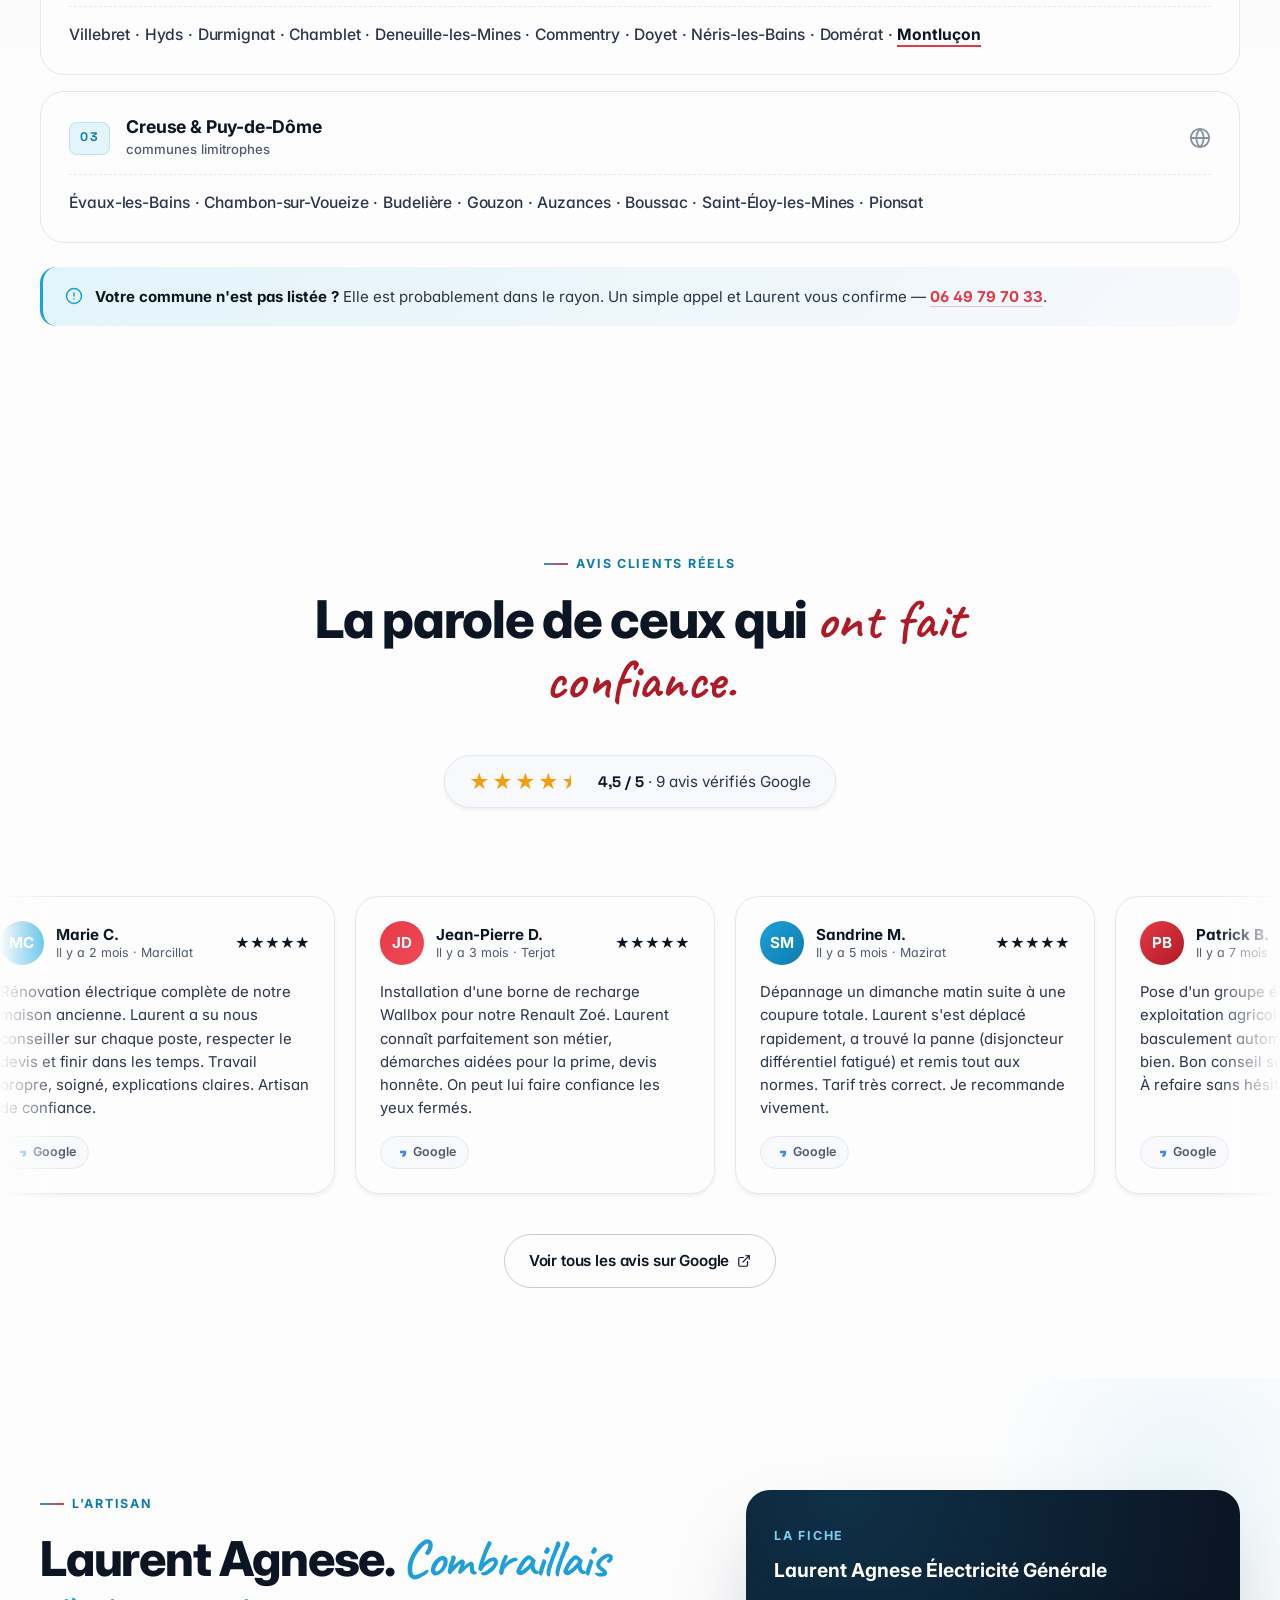
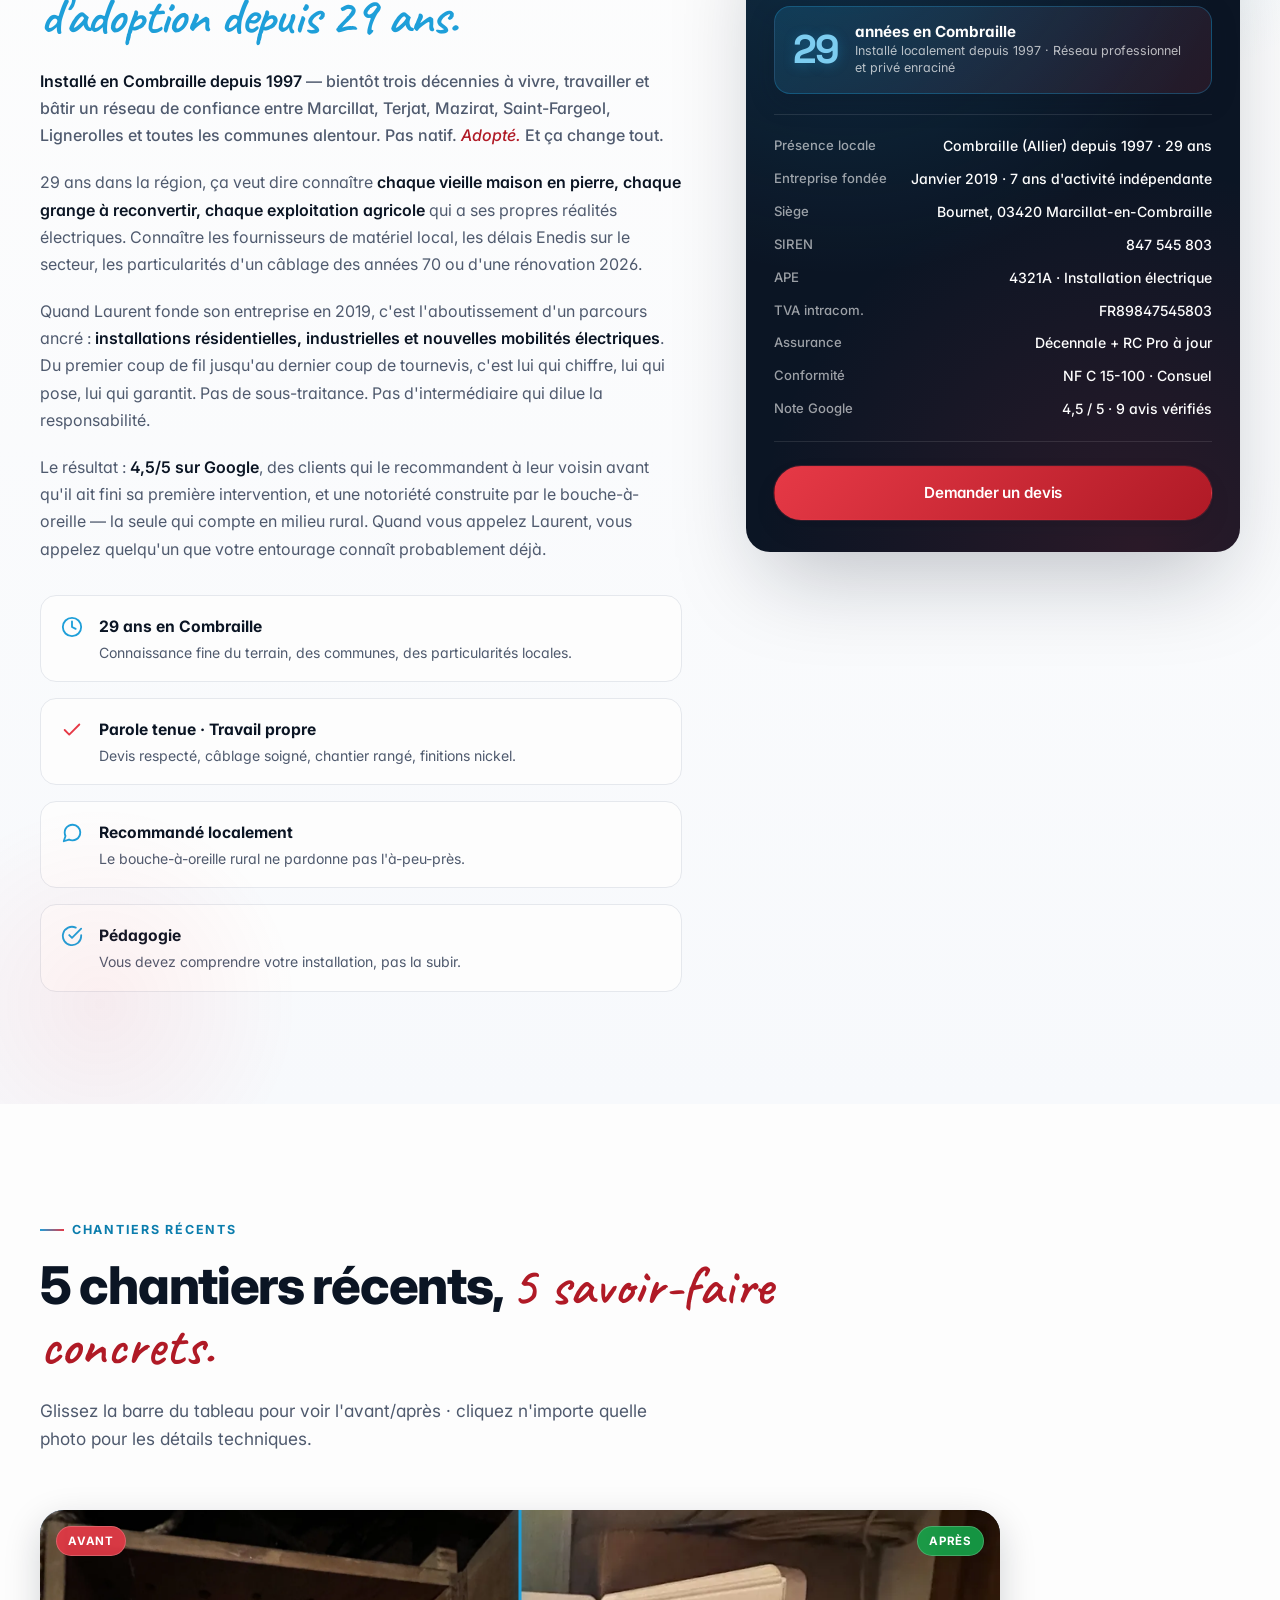
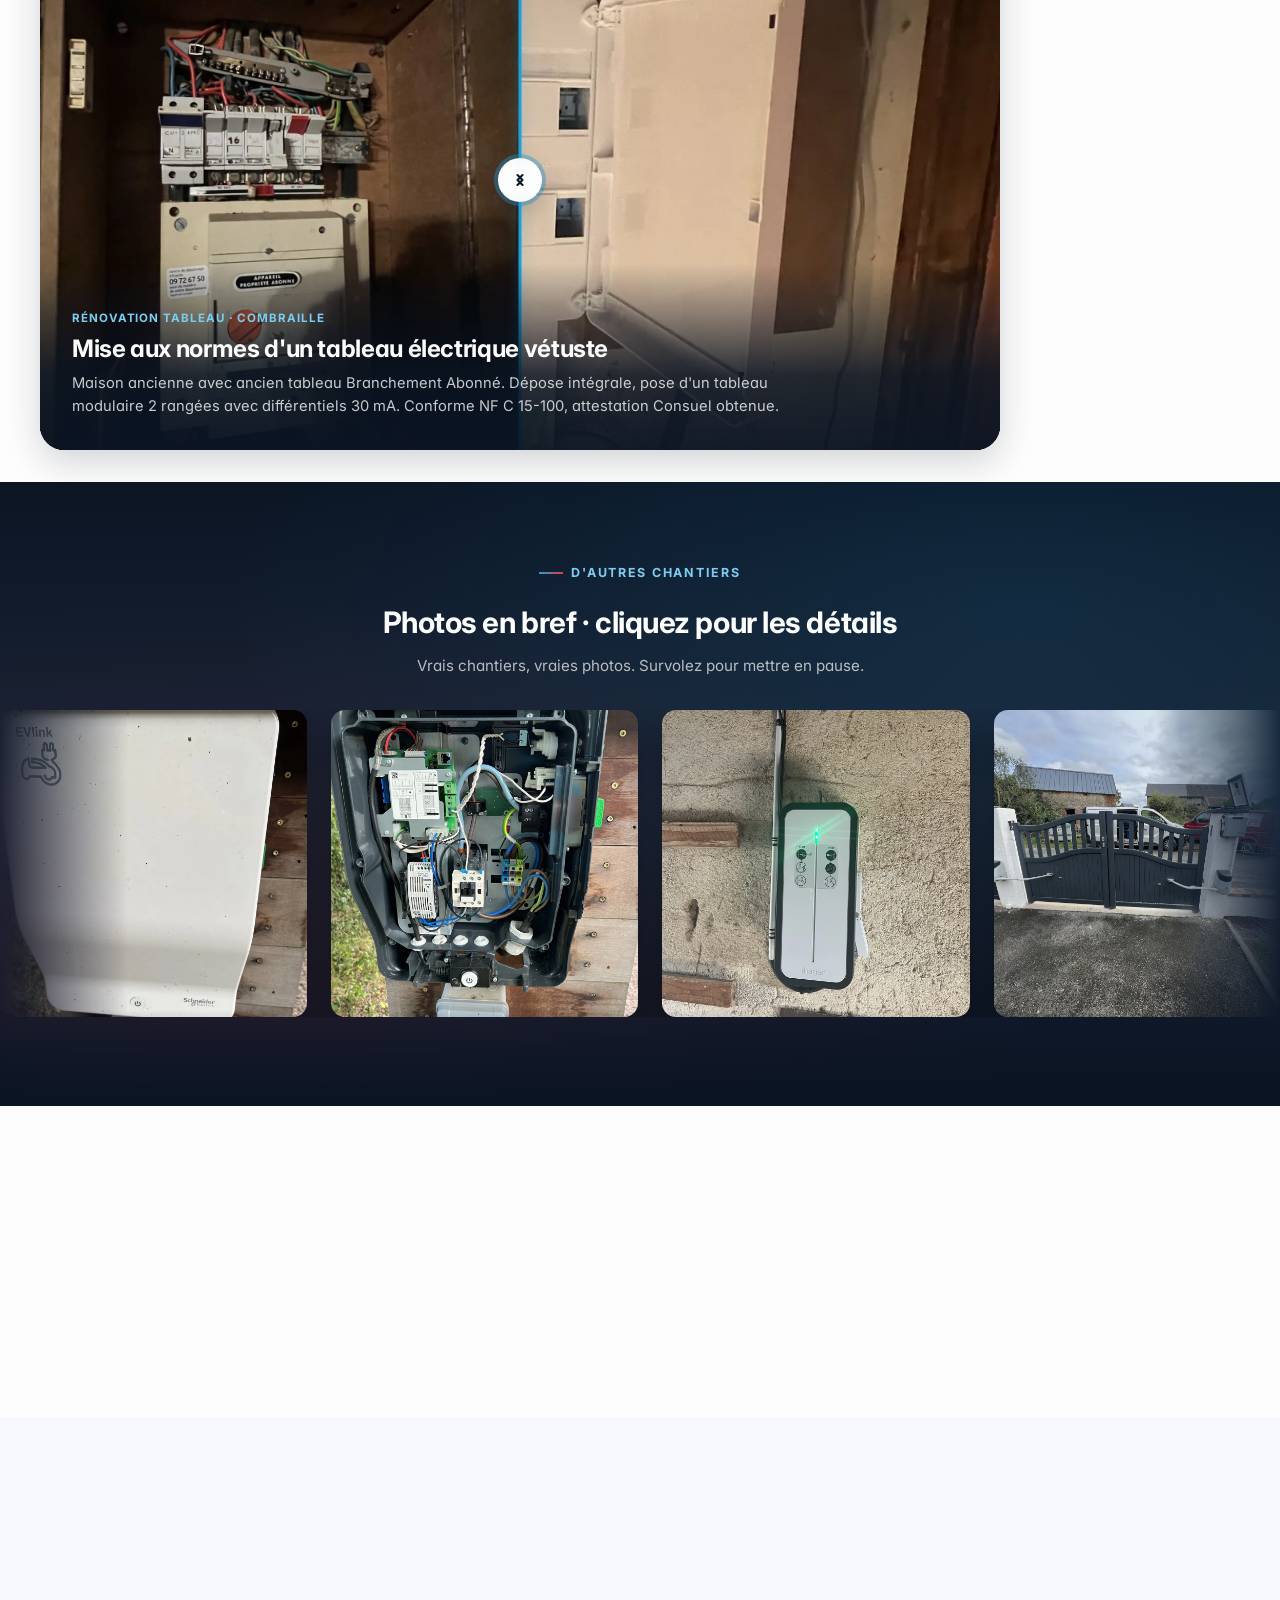
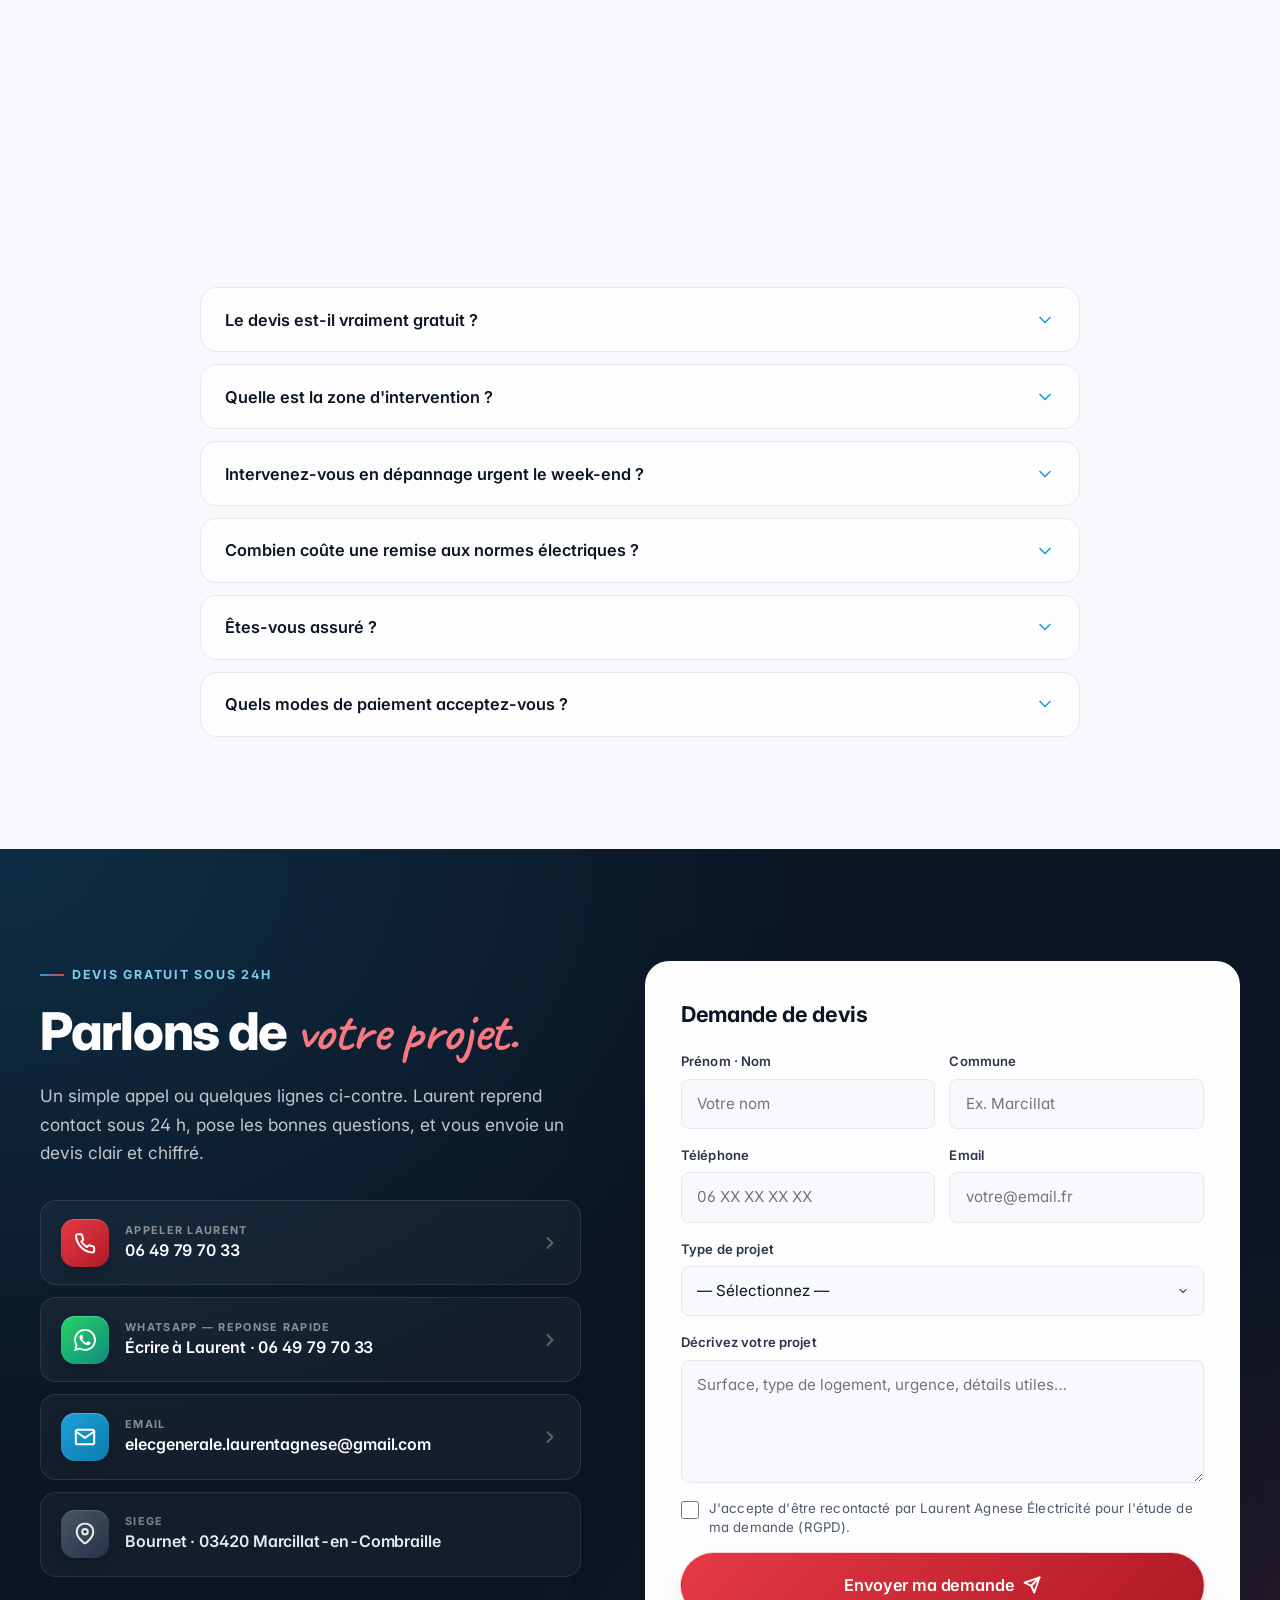
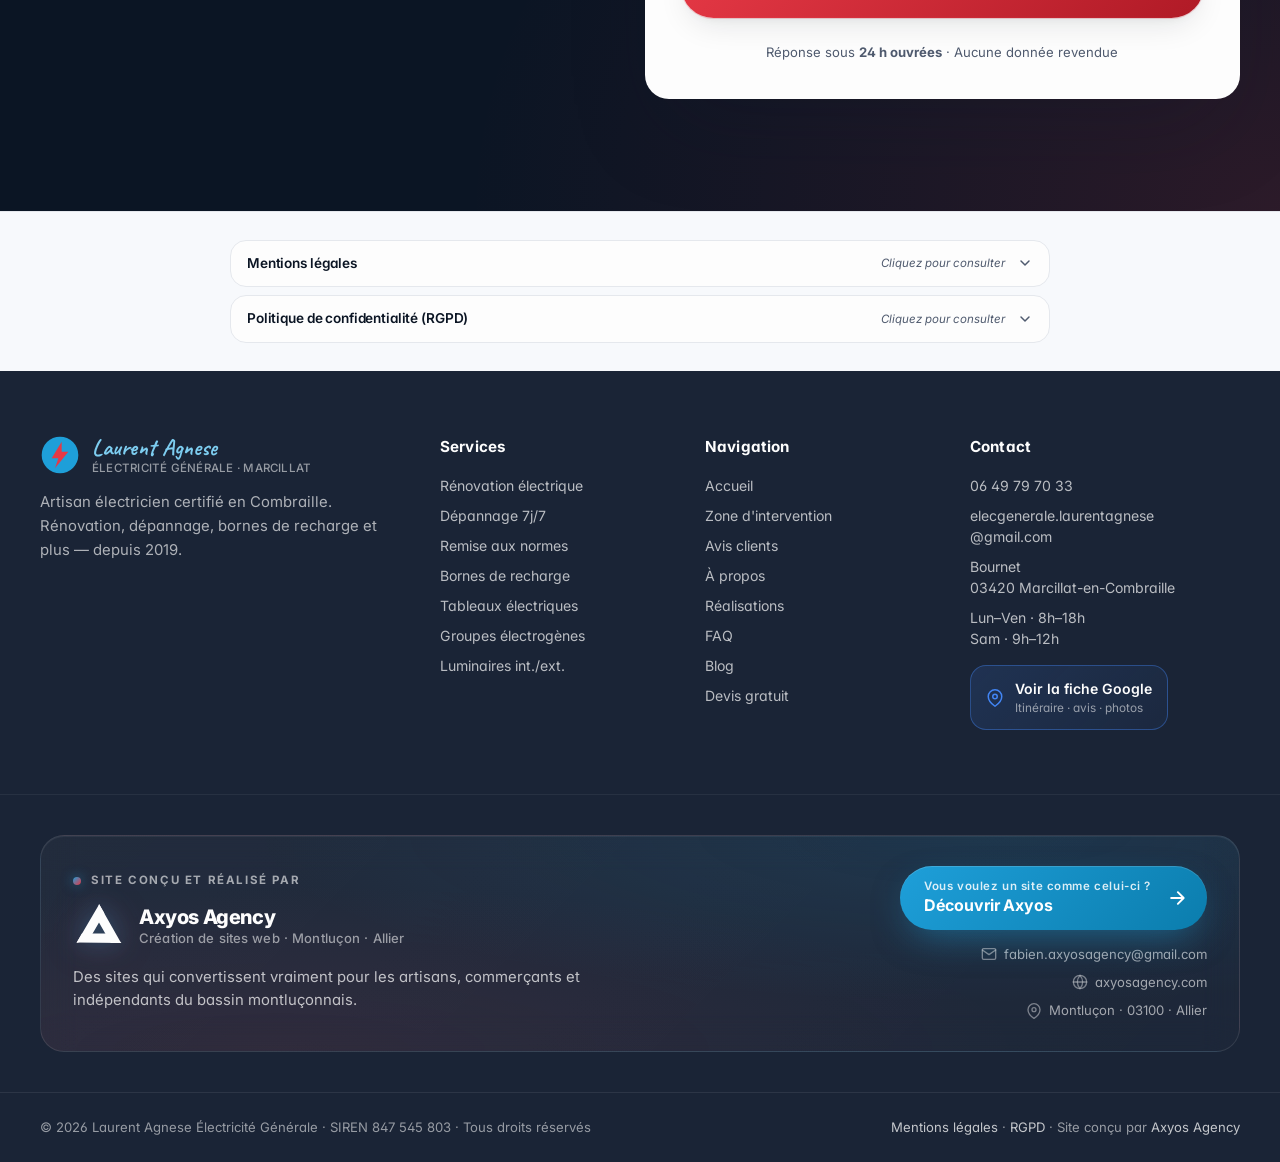
==== commit 09193152: "feat(blog): section blog complète avec 4 articles + système d'ajout futur CONTENU INITIAL (4 article" ====
--- a/index.html
+++ b/index.html
@@ -367,6 +367,10 @@
                     <span class="nav-label">FAQ</span>
                     <span class="nav-tag">Réponses claires</span>
                 </a>
+                <a href="/blog/" class="nav-link">
+                    <span class="nav-label">Blog</span>
+                    <span class="nav-tag">Conseils &amp; guides</span>
+                </a>
             </nav>
 
             <div class="header-actions">
@@ -1833,6 +1837,7 @@
                     <li><a href="#apropos">À propos</a></li>
                     <li><a href="#realisations">Réalisations</a></li>
                     <li><a href="#faq">FAQ</a></li>
+                    <li><a href="/blog/">Blog</a></li>
                     <li><a href="#devis">Devis gratuit</a></li>
                 </ul>
             </div>
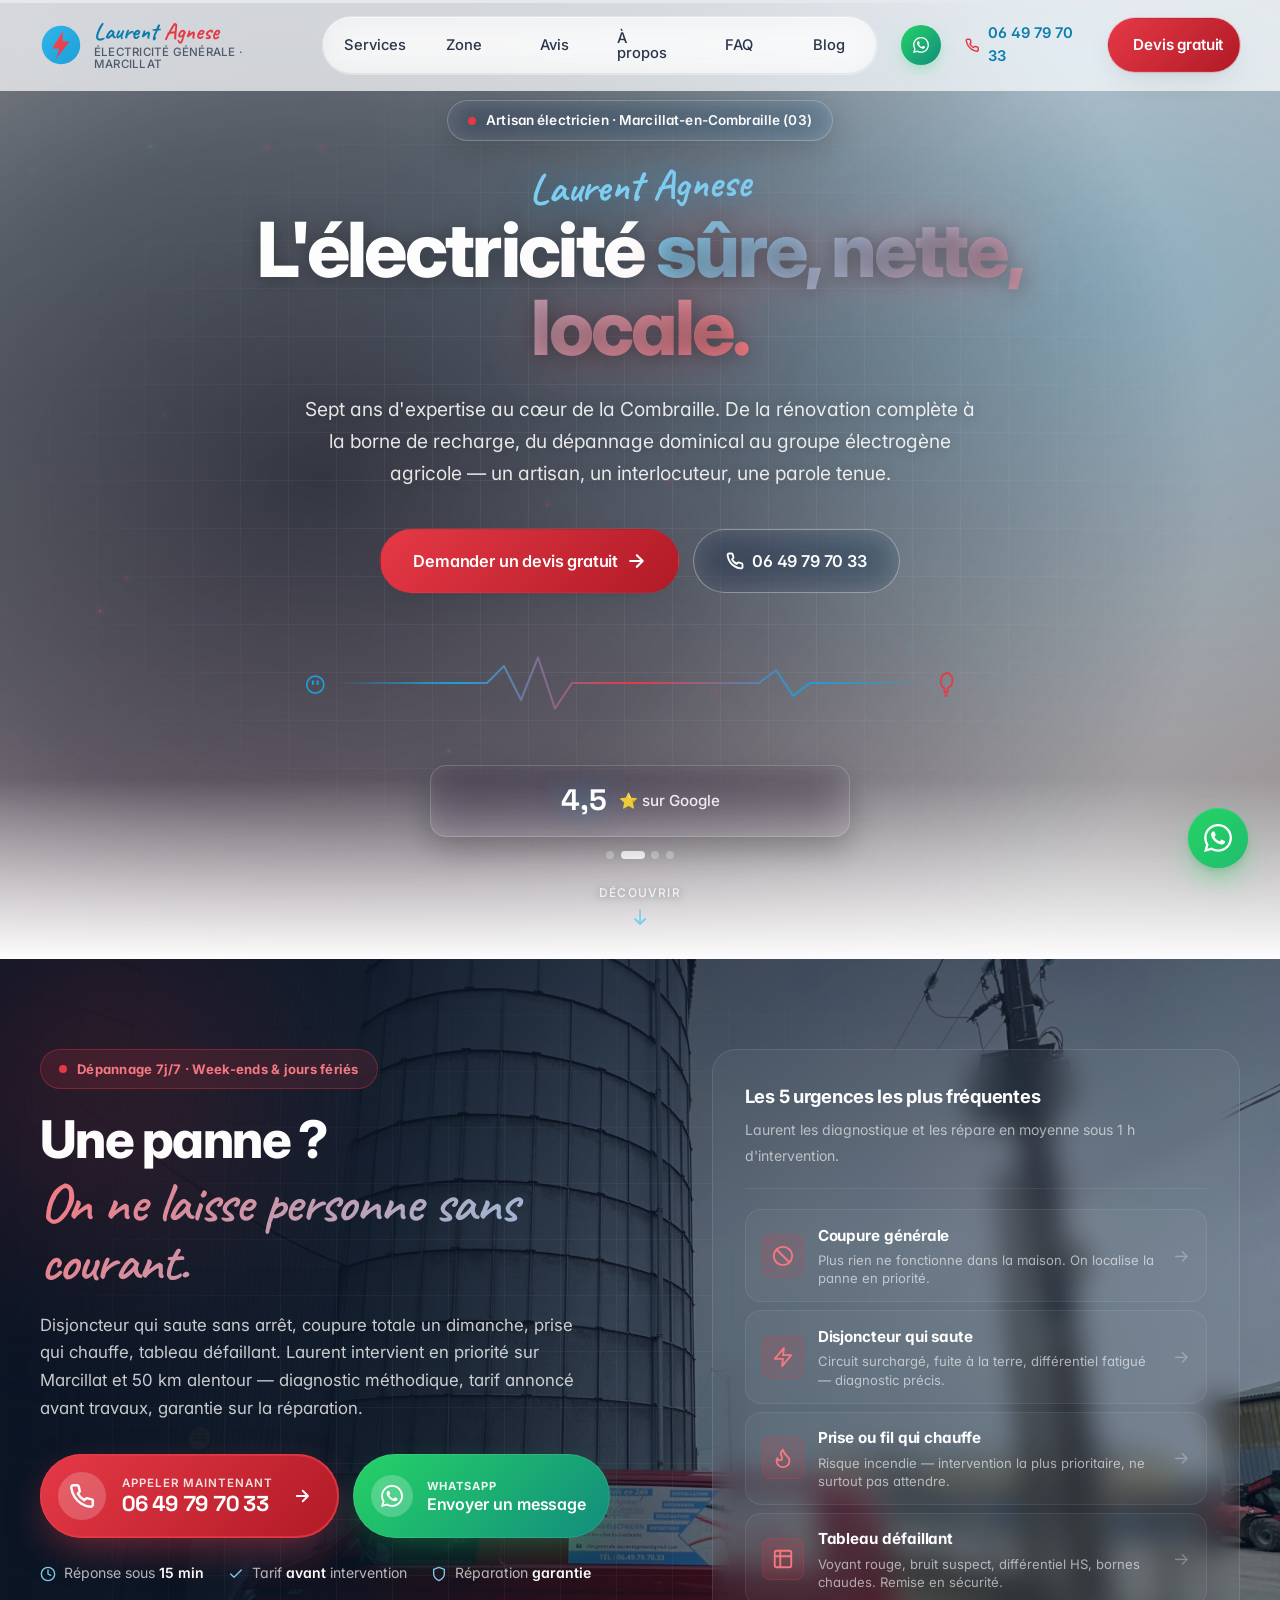
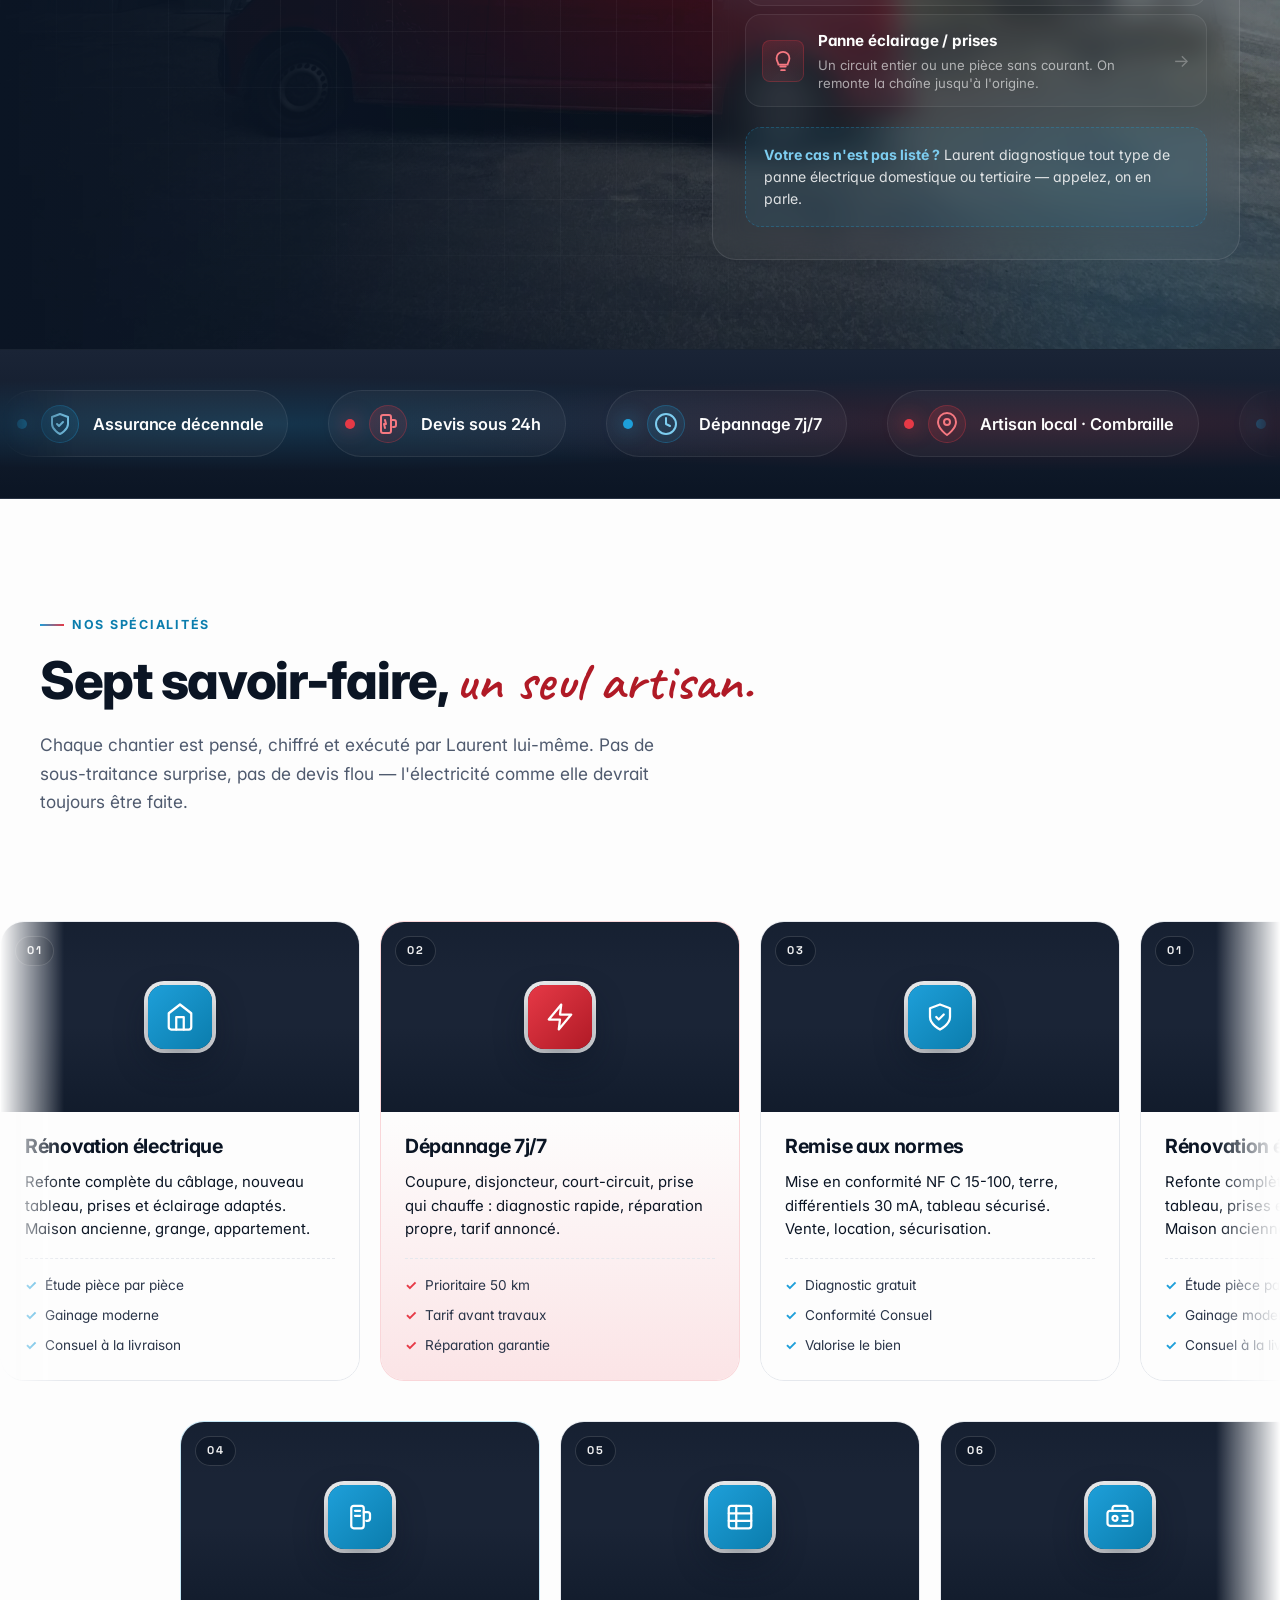
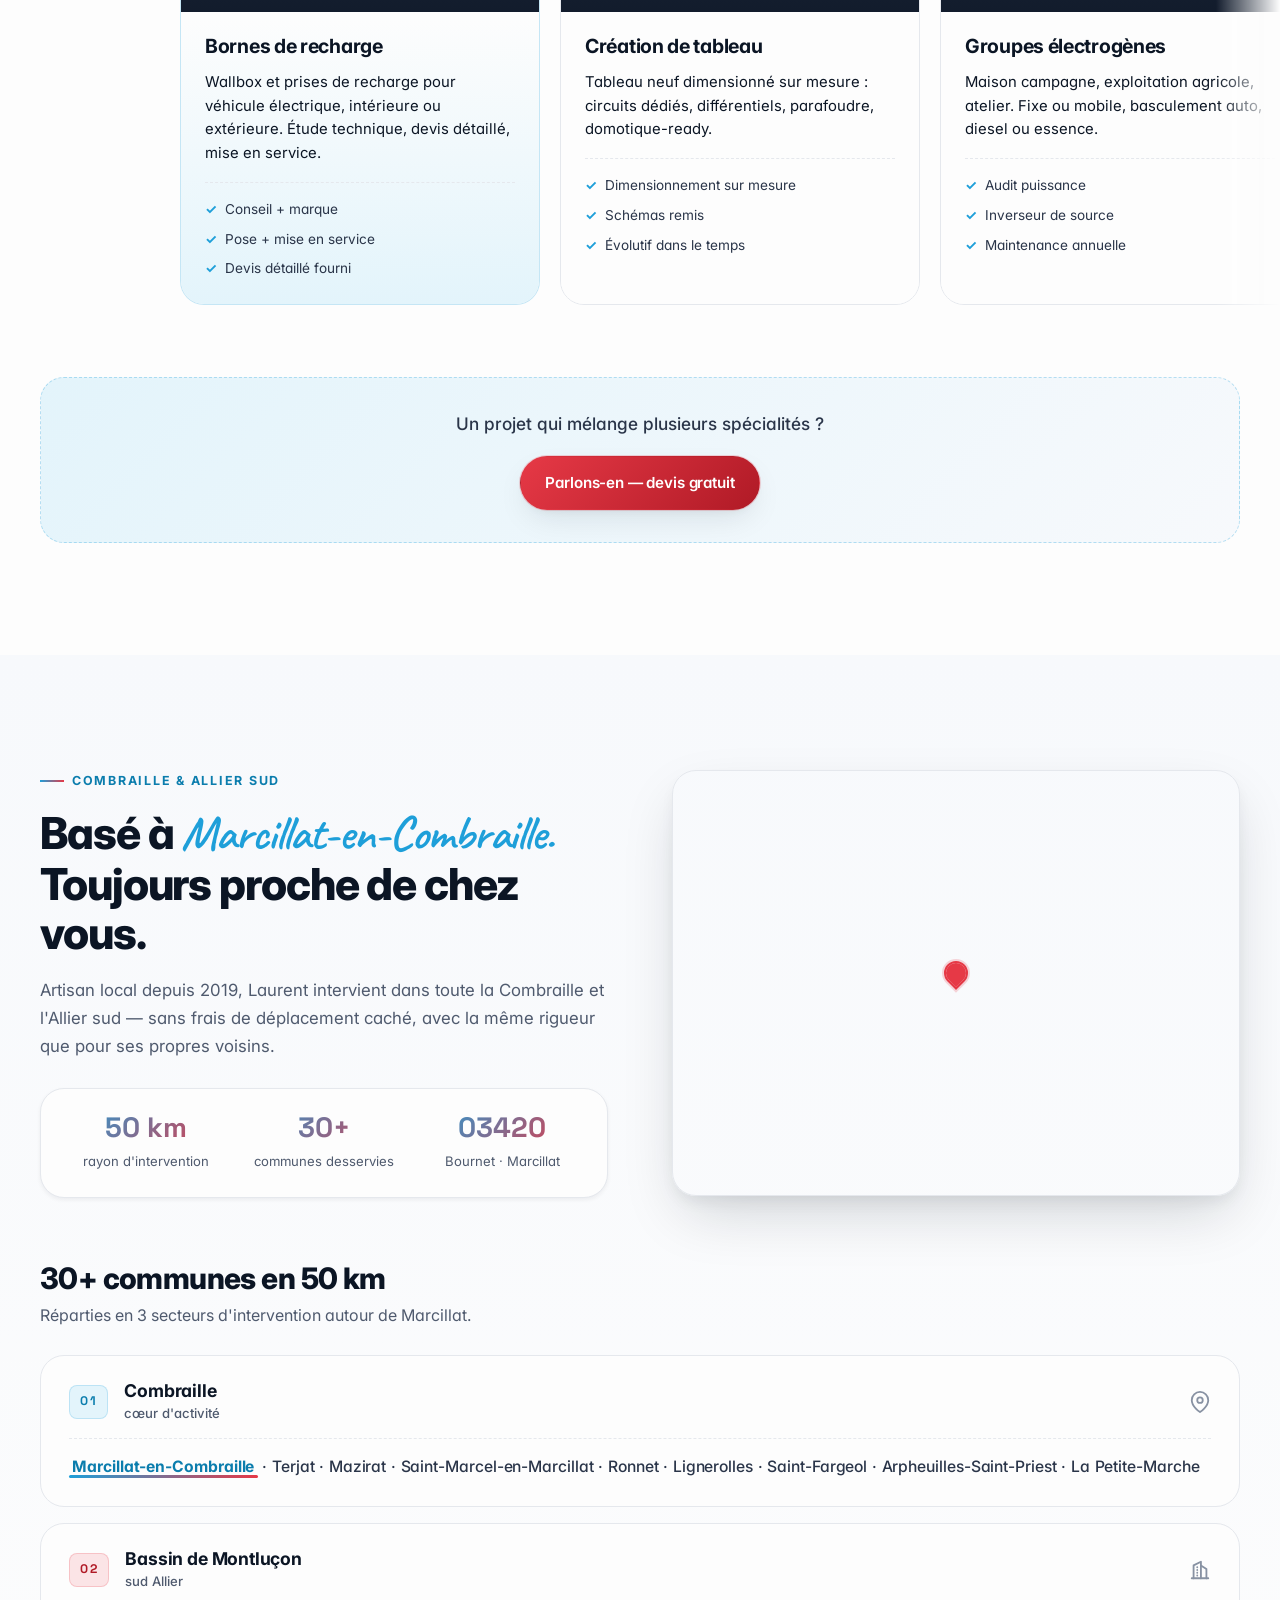
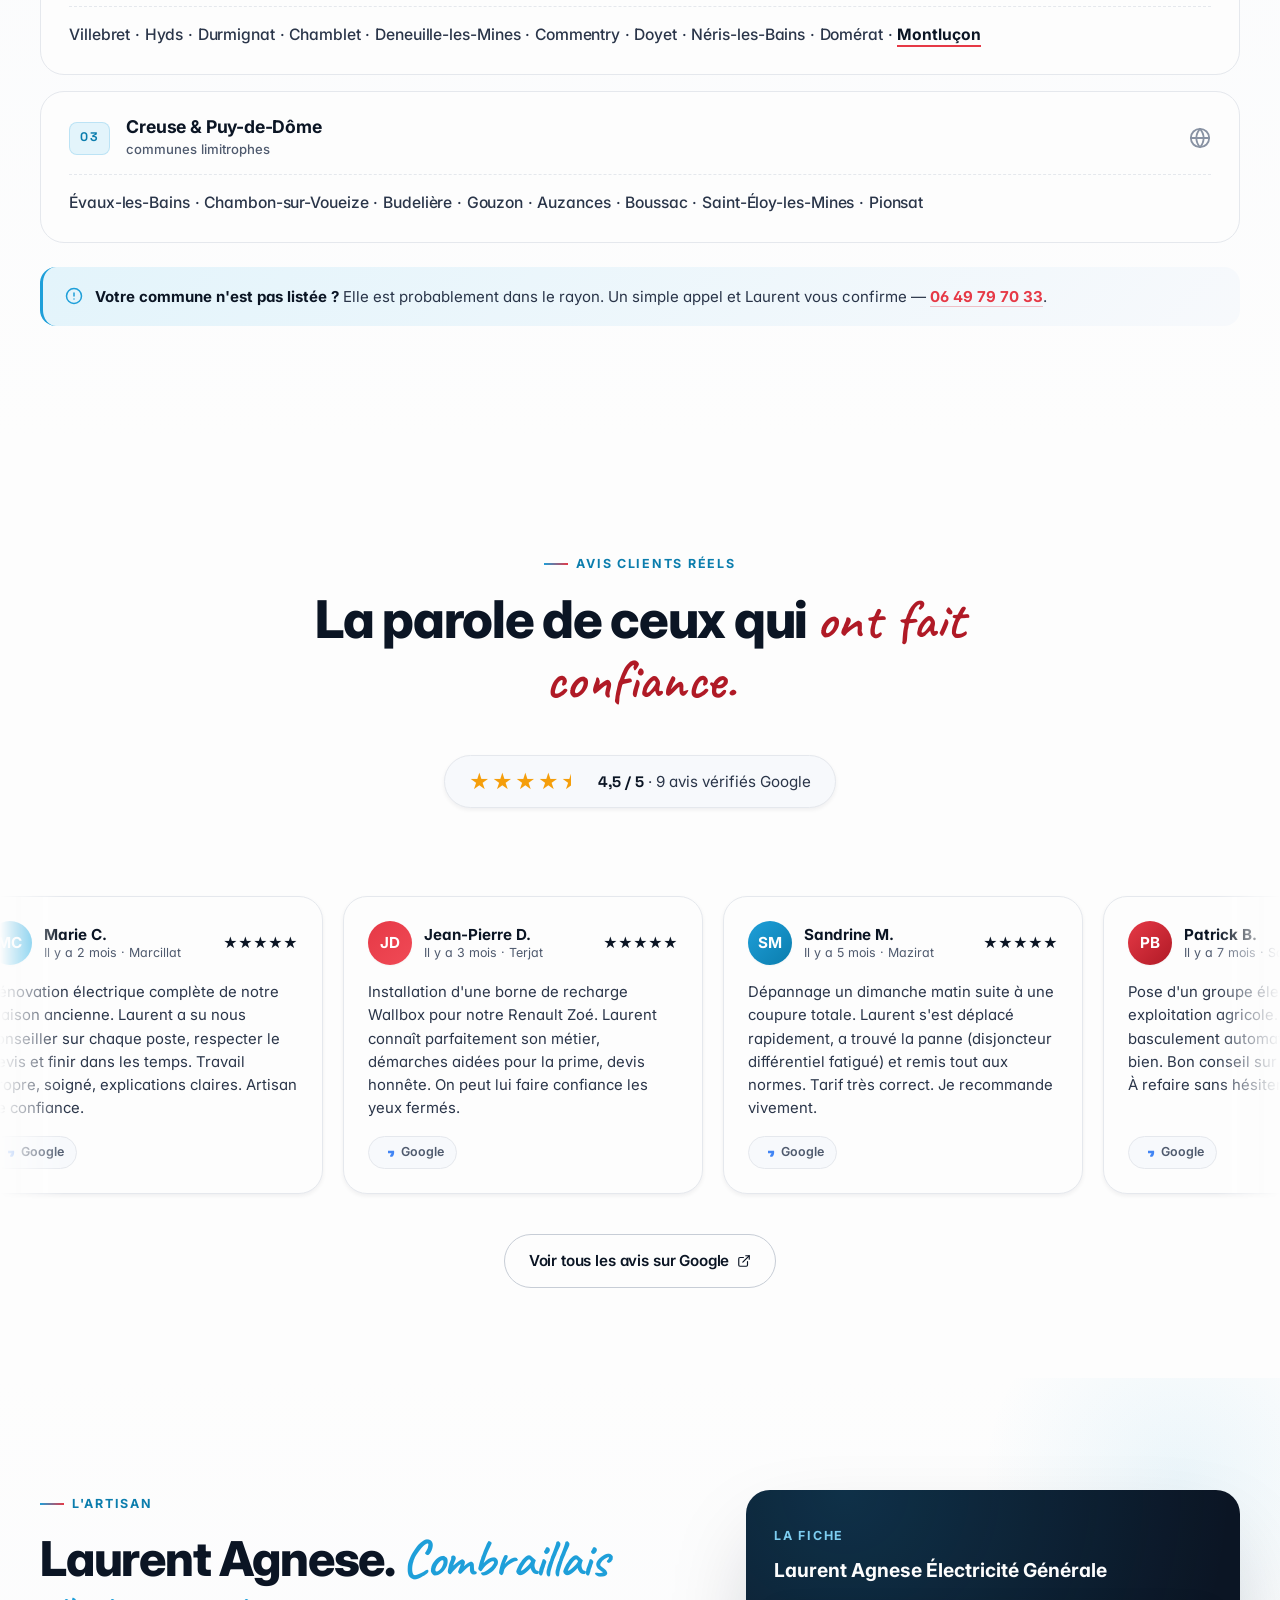
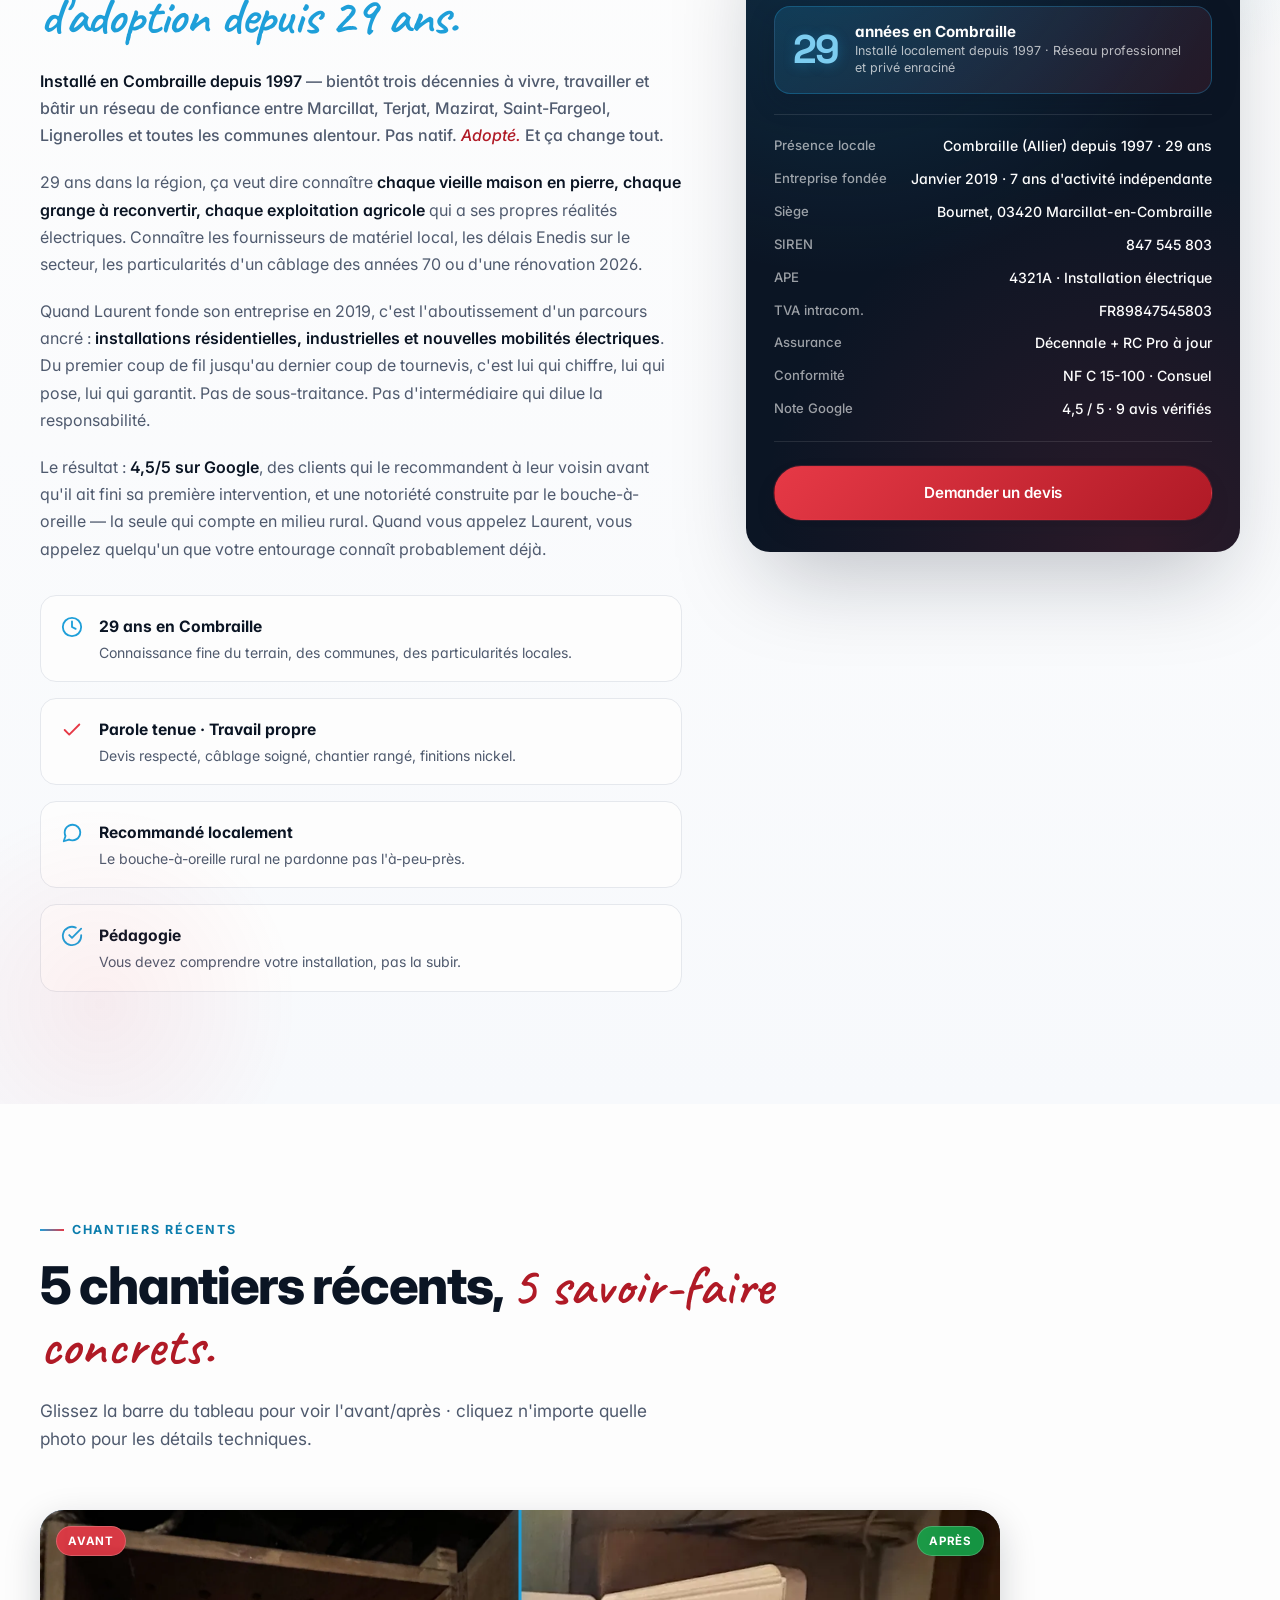
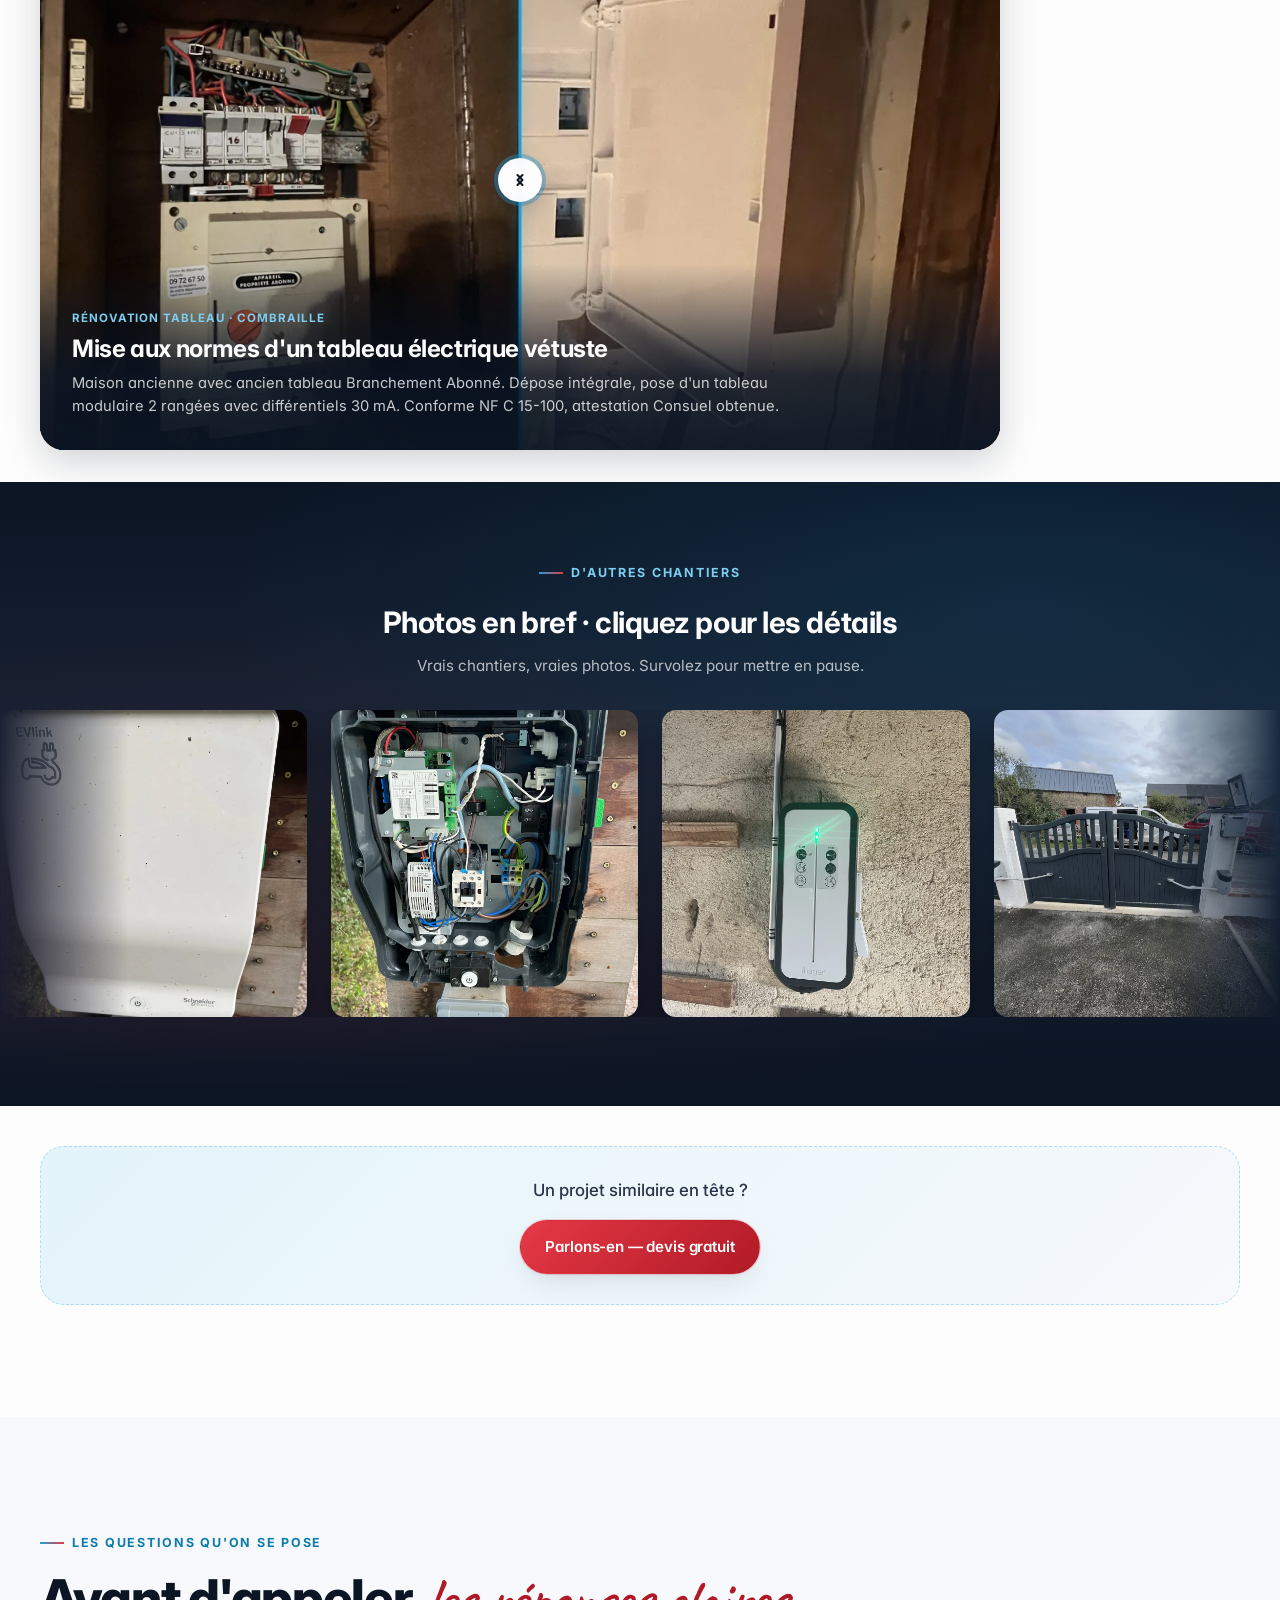
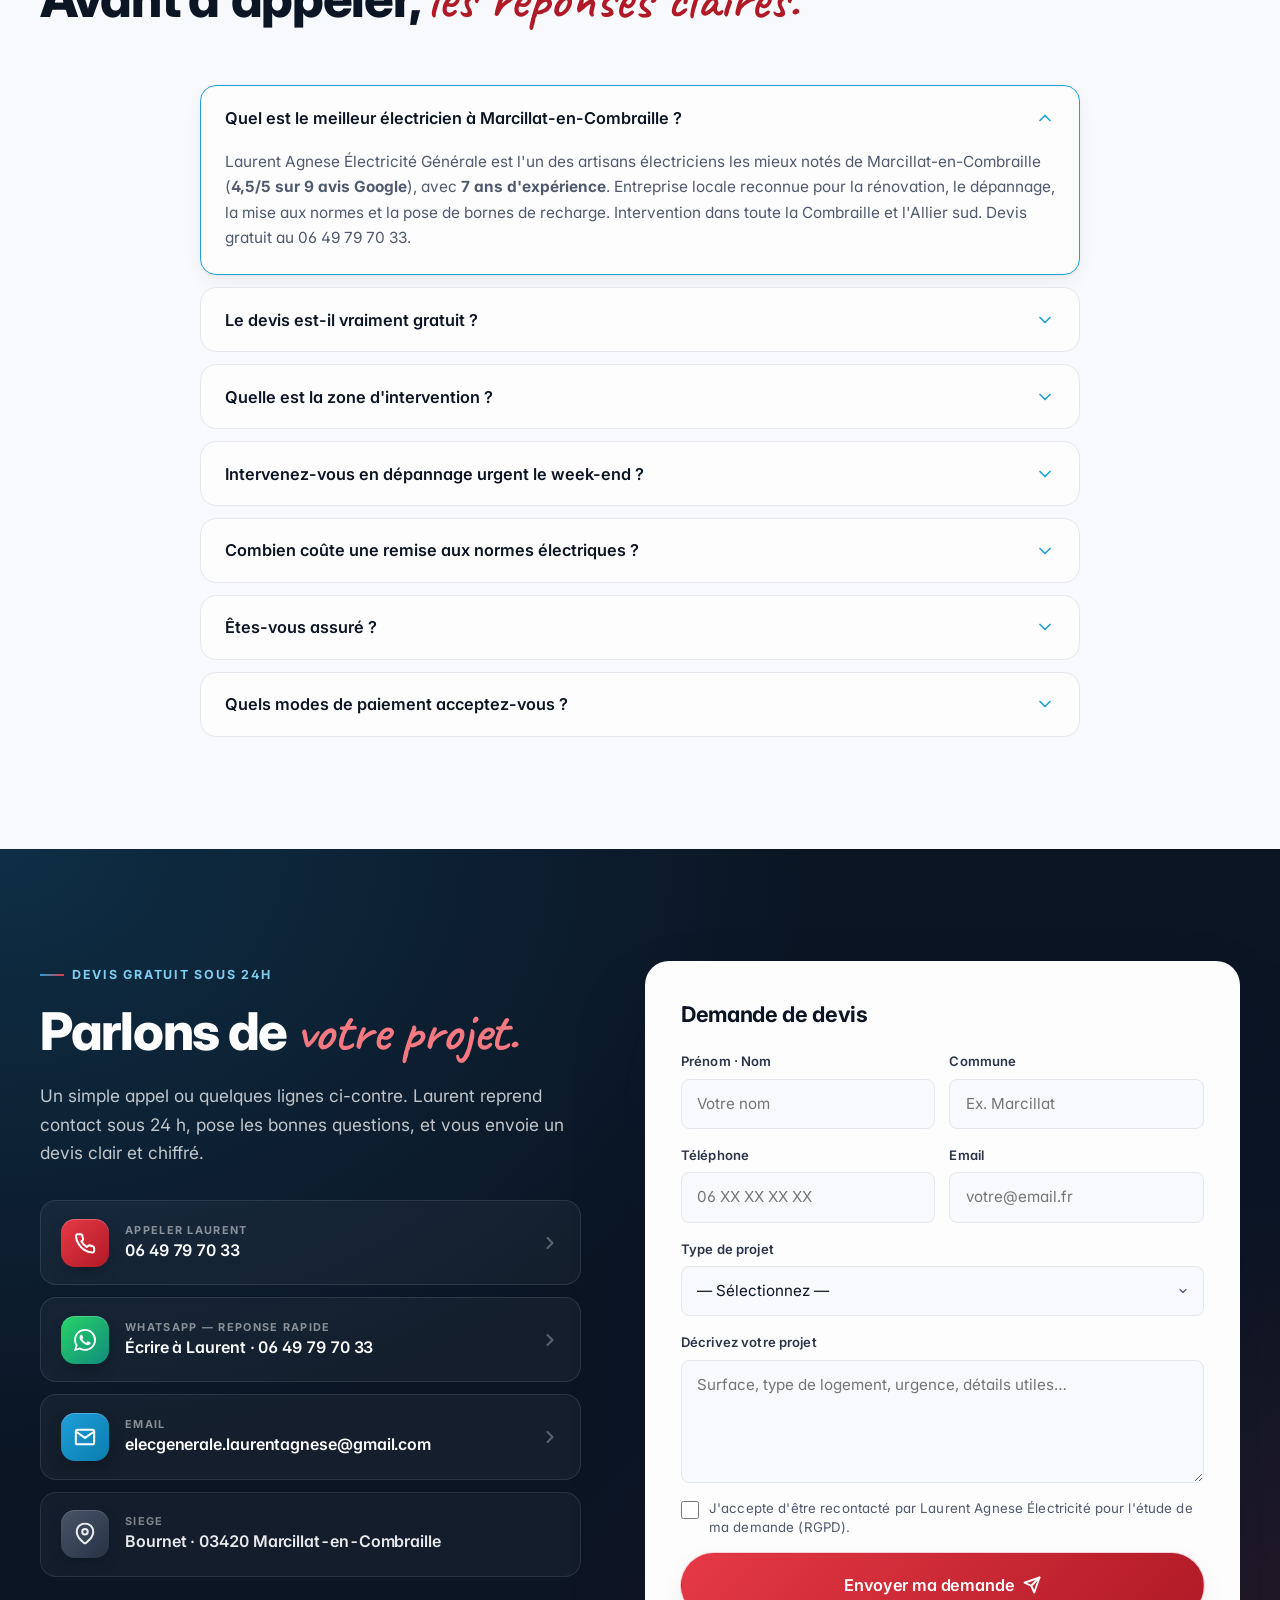
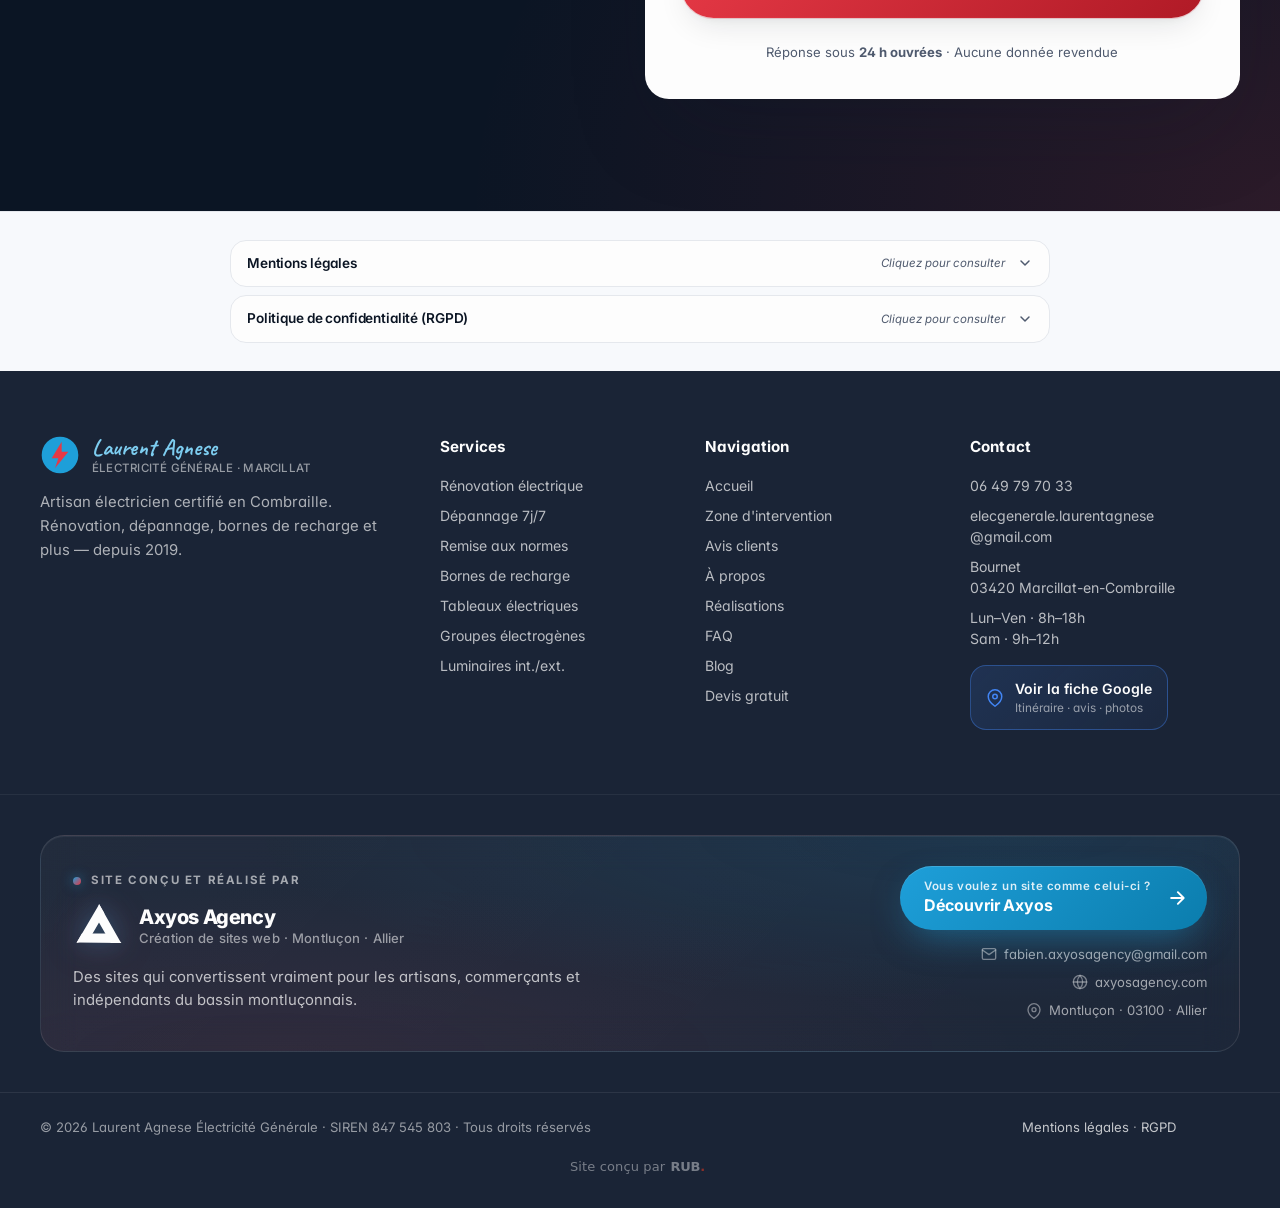
==== commit 02d31916: "Signature RUB en pied de page, à la place du crédit Axyos Le site portait « Site conçu par Axyos Age" ====
--- a/index.html
+++ b/index.html
@@ -48,7 +48,7 @@
     <link rel="preconnect" href="https://images.unsplash.com">
     <link href="https://fonts.googleapis.com/css2?family=Caveat:wght@400;500;600;700&family=Inter:wght@300;400;500;600;700;800;900&family=Space+Grotesk:wght@400;500;600;700&display=swap" rel="stylesheet">
 
-    <link rel="stylesheet" href="styles.css?v=20260508-2">
+    <link rel="stylesheet" href="styles.css?v=20260817-rub">
     <link rel="icon" type="image/svg+xml" href="data:image/svg+xml,%3Csvg xmlns='http://www.w3.org/2000/svg' viewBox='0 0 100 100'%3E%3Crect width='100' height='100' rx='22' fill='%231E9FD9'/%3E%3Cpath d='M50 18 L30 54 L46 54 L38 82 L72 42 L54 42 Z' fill='%23E63946'/%3E%3C/svg%3E">
     <link rel="apple-touch-icon" href="data:image/svg+xml,%3Csvg xmlns='http://www.w3.org/2000/svg' viewBox='0 0 100 100'%3E%3Crect width='100' height='100' rx='22' fill='%231E9FD9'/%3E%3Cpath d='M50 18 L30 54 L46 54 L38 82 L72 42 L54 42 Z' fill='%23E63946'/%3E%3C/svg%3E">
     <link rel="manifest" href="manifest.webmanifest">
@@ -1723,7 +1723,7 @@
 
                     <dt>Conception et réalisation</dt>
                     <dd>
-                        <a href="https://www.axyosagency.com/" target="_blank" rel="noopener">Axyos Agency</a> · Montluçon (03100)
+                        <a href="https://rub-agency.fr/?utm_source=agnese-electricite&amp;utm_medium=mentions&amp;utm_campaign=sites-clients" target="_blank" rel="noopener">RUB</a> · Montluçon (03100)
                     </dd>
 
                     <dt>Propriété intellectuelle</dt>
@@ -1920,10 +1920,26 @@
                 <p>© 2026 Laurent Agnese Électricité Générale · SIREN 847 545 803 · Tous droits réservés</p>
                 <p class="footer-legal">
                     <a href="#mentions">Mentions légales</a> ·
-                    <a href="#rgpd">RGPD</a> ·
-                    <span>Site conçu par <a href="https://www.axyosagency.com/" target="_blank" rel="noopener">Axyos Agency</a></span>
+                    <a href="#rgpd">RGPD</a>
                 </p>
             </div>
+
+        <div class="rub-signature">
+            <a class="rub-signature__lien"
+               href="https://rub-agency.fr/?utm_source=agnese-electricite&utm_medium=signature&utm_campaign=sites-clients"
+               target="_blank" rel="noopener"
+               title="RUB — l'agence qui relève les entreprises locales">
+                <span class="rub-signature__intro">Site conçu par</span>
+                <span class="rub-signature__marque">RUB<span class="rub-signature__point">.</span></span>
+                <span class="rub-signature__revele">
+                    <span class="rub-signature__baseline">l'agence qui relève les entreprises locales</span>
+                    <svg class="rub-signature__fleche" viewBox="0 0 16 16" aria-hidden="true">
+                        <path d="M4.5 11.5 11.5 4.5M6 4.5h5.5V10" fill="none" stroke="currentColor"
+                              stroke-width="1.8" stroke-linecap="round" stroke-linejoin="round"/>
+                    </svg>
+                </span>
+            </a>
+        </div>
         </div>
     </footer>
 
--- a/styles.css
+++ b/styles.css
@@ -4139,3 +4139,47 @@
 @media (max-width: 640px) {
     .legal-summary-hint { display: none; }
 }
+
+
+/* ————— Signature RUB ————————————————————————————————
+   Crédit de pied de page. Classes préfixées « rub- » : aucun conflit
+   possible avec le reste de la feuille. Aucune couleur de fond imposée,
+   la signature prend celle du texte de l'hôte via currentColor.
+   Source et mode d'emploi : rub-agency-site/content/signature/
+   ———————————————————————————————————————————————————— */
+.rub-signature{display:flex;justify-content:center;padding:1rem 1rem .25rem;
+  font-family:ui-sans-serif,system-ui,-apple-system,"Segoe UI",Roboto,
+  "Helvetica Neue",Arial,sans-serif}
+.rub-signature__lien{display:inline-flex;align-items:center;gap:.4em;
+  padding:.5em .9em;border-radius:999px;font-size:.8125rem;line-height:1;
+  text-decoration:none;color:currentColor;opacity:.55;
+  transition:opacity .35s ease,background-color .35s ease;
+  -webkit-tap-highlight-color:transparent}
+.rub-signature__lien:hover,.rub-signature__lien:focus-visible{opacity:1;
+  background-color:color-mix(in srgb,currentColor 8%,transparent)}
+.rub-signature__intro{font-weight:400;letter-spacing:.01em}
+.rub-signature__marque{font-weight:800;letter-spacing:-.02em}
+.rub-signature__point{color:#e8391f}
+.rub-signature__revele{display:inline-flex;align-items:center;gap:.35em;
+  max-width:0;overflow:hidden;white-space:nowrap;opacity:0;
+  transition:max-width .5s cubic-bezier(.22,.61,.36,1),opacity .35s ease}
+.rub-signature__lien:hover .rub-signature__revele,
+.rub-signature__lien:focus-visible .rub-signature__revele{max-width:26em;opacity:1}
+.rub-signature__baseline{font-weight:400}
+.rub-signature__fleche{width:.85em;height:.85em;flex-shrink:0}
+@media (hover:none){
+  .rub-signature__revele{max-width:none;opacity:.75}
+  .rub-signature__baseline{display:none}
+}
+@media (prefers-reduced-motion:reduce){
+  .rub-signature__lien,.rub-signature__revele{transition:none}
+}
+
+/* Le bouton WhatsApp flottant recouvrait la fin de la ligne légale du
+   pied de page : au-dessus de 900px, le lien « RGPD » n'était pas
+   cliquable. On réserve la largeur du bouton. */
+@media (min-width: 900px) {
+    .footer-base-inner {
+        padding-right: 6.5rem;
+    }
+}
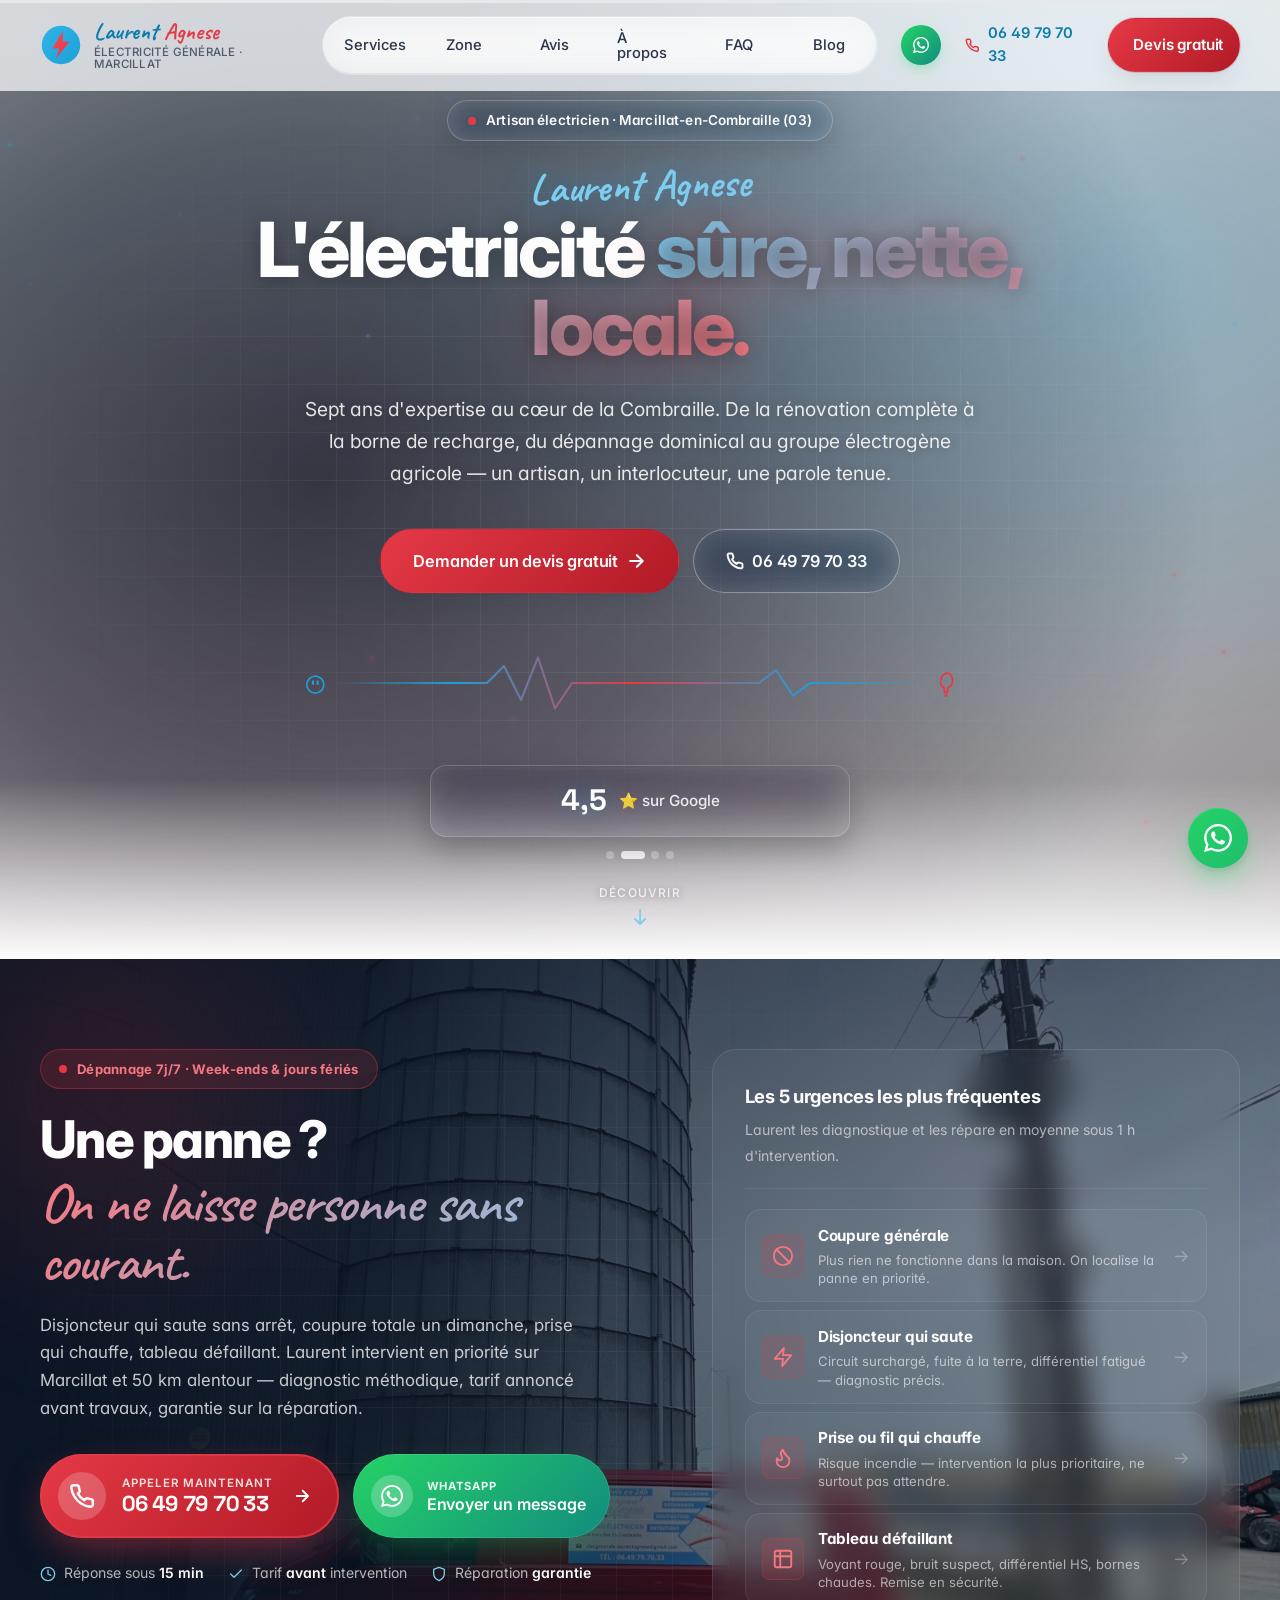
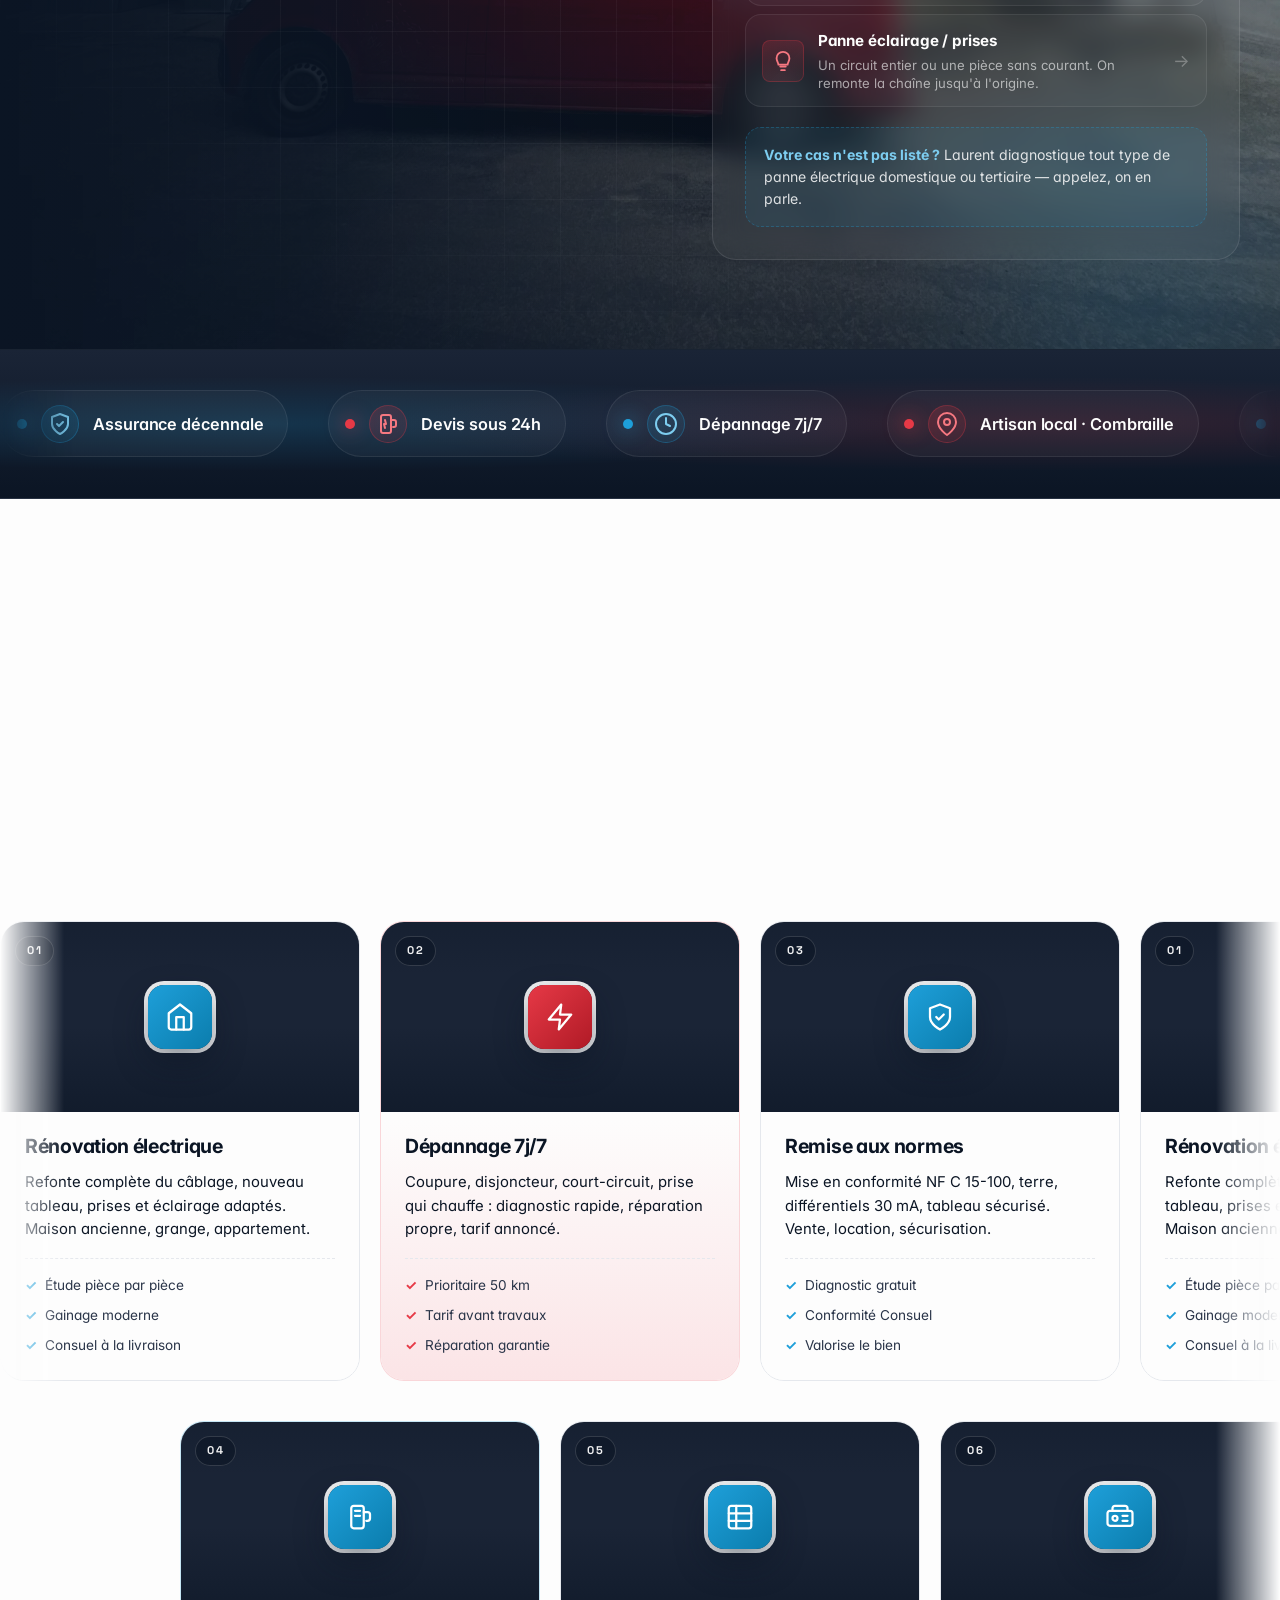
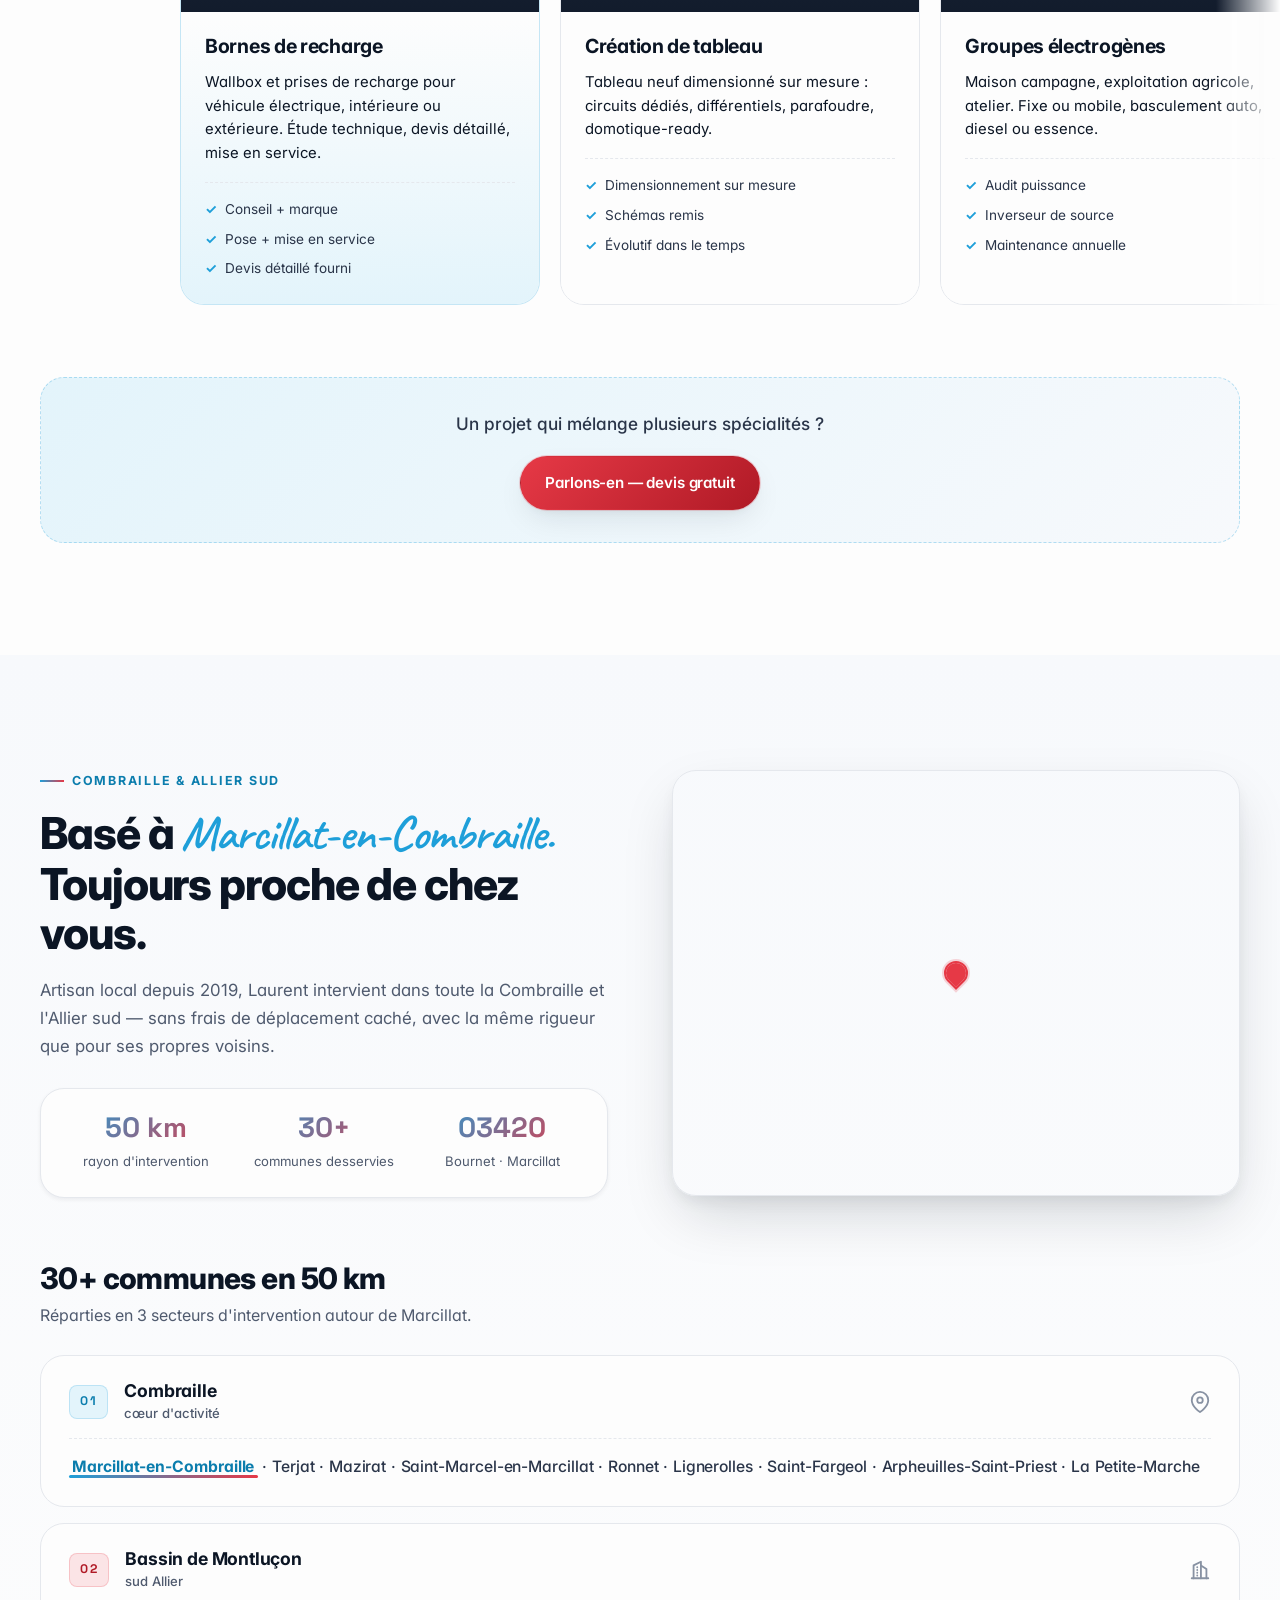
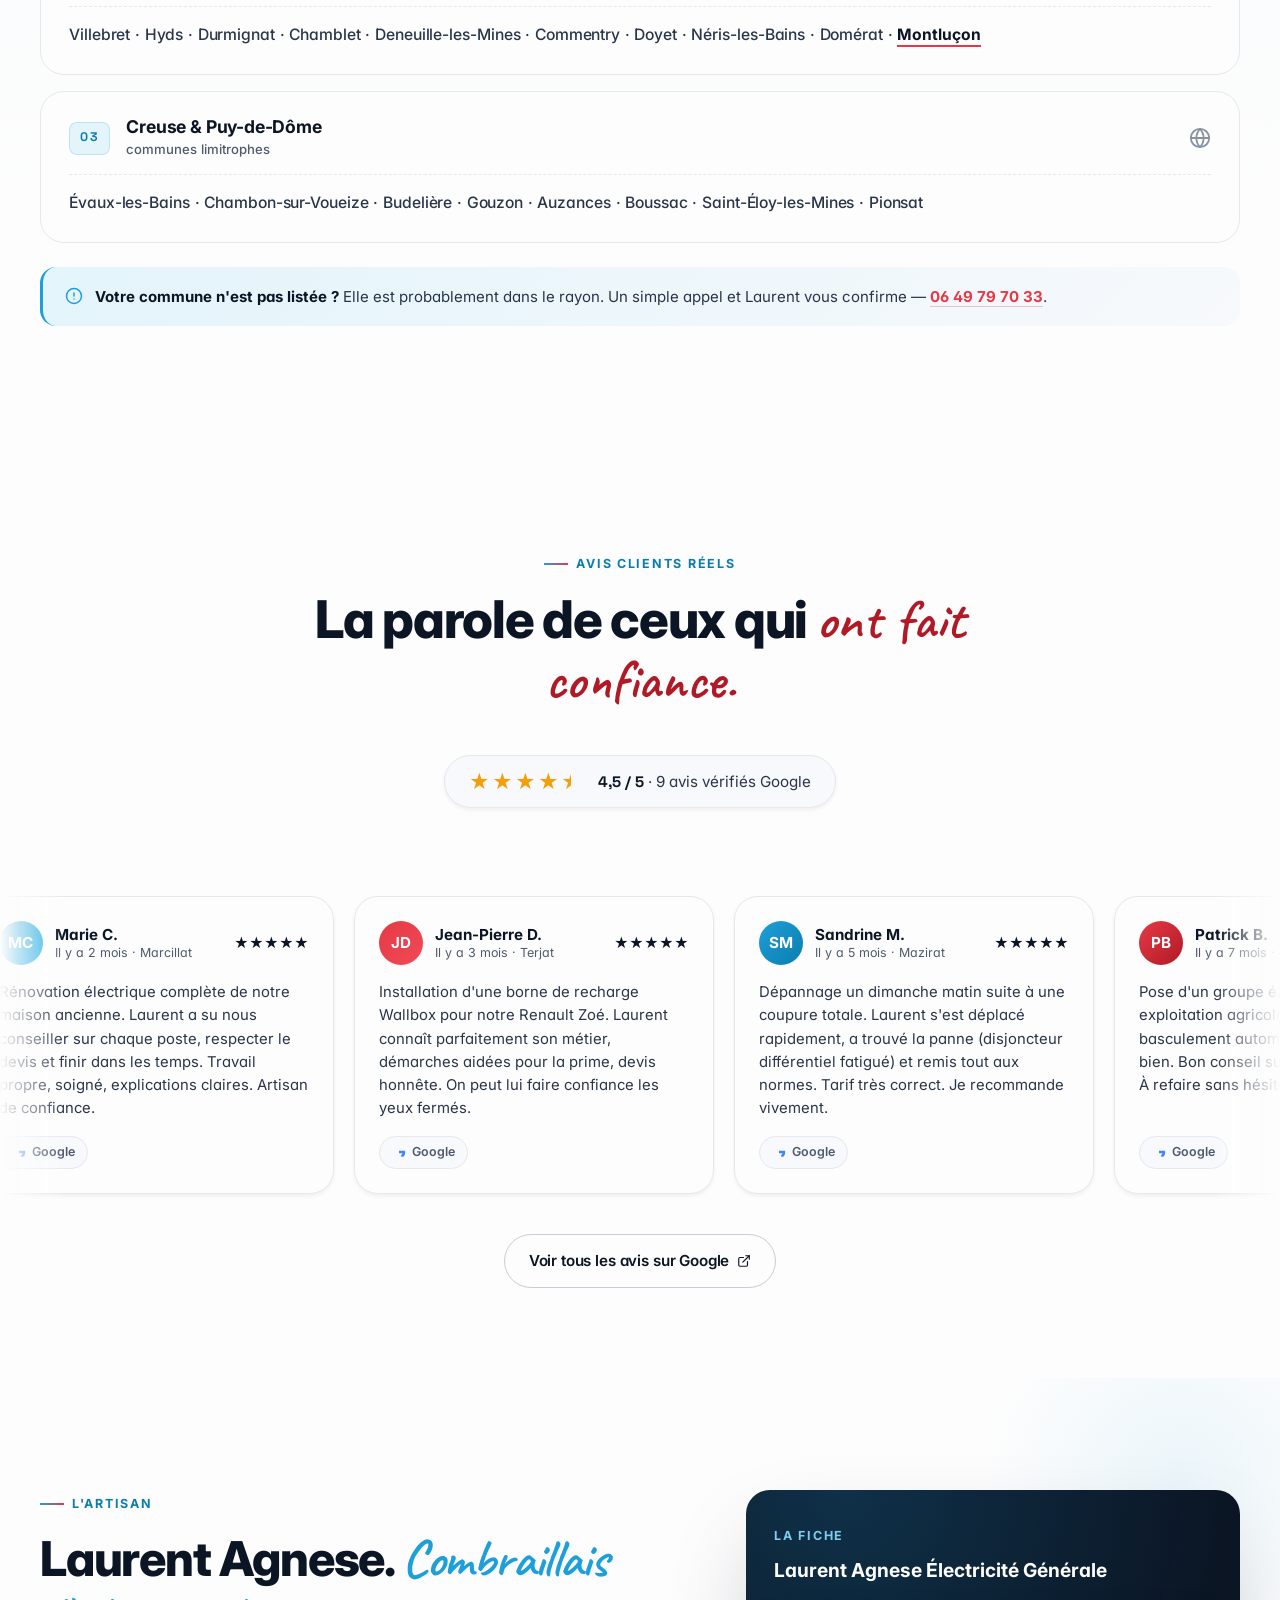
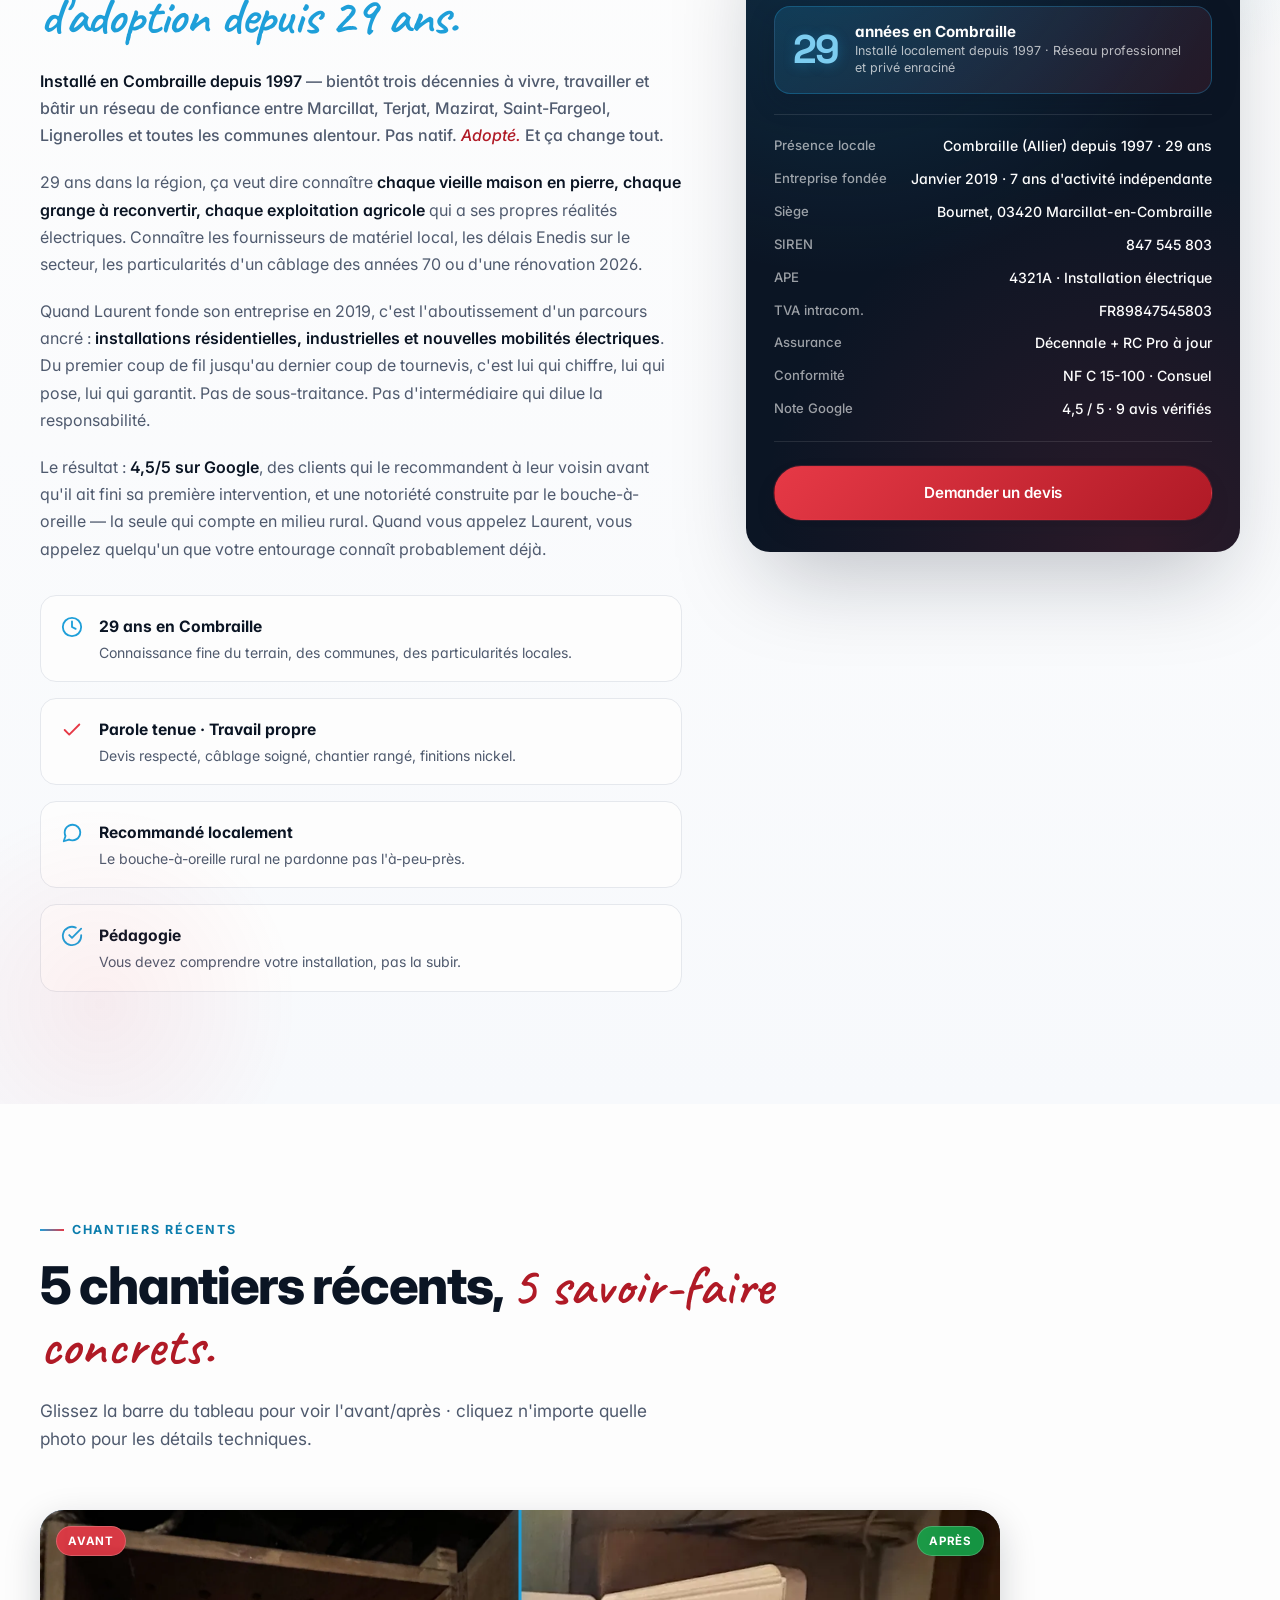
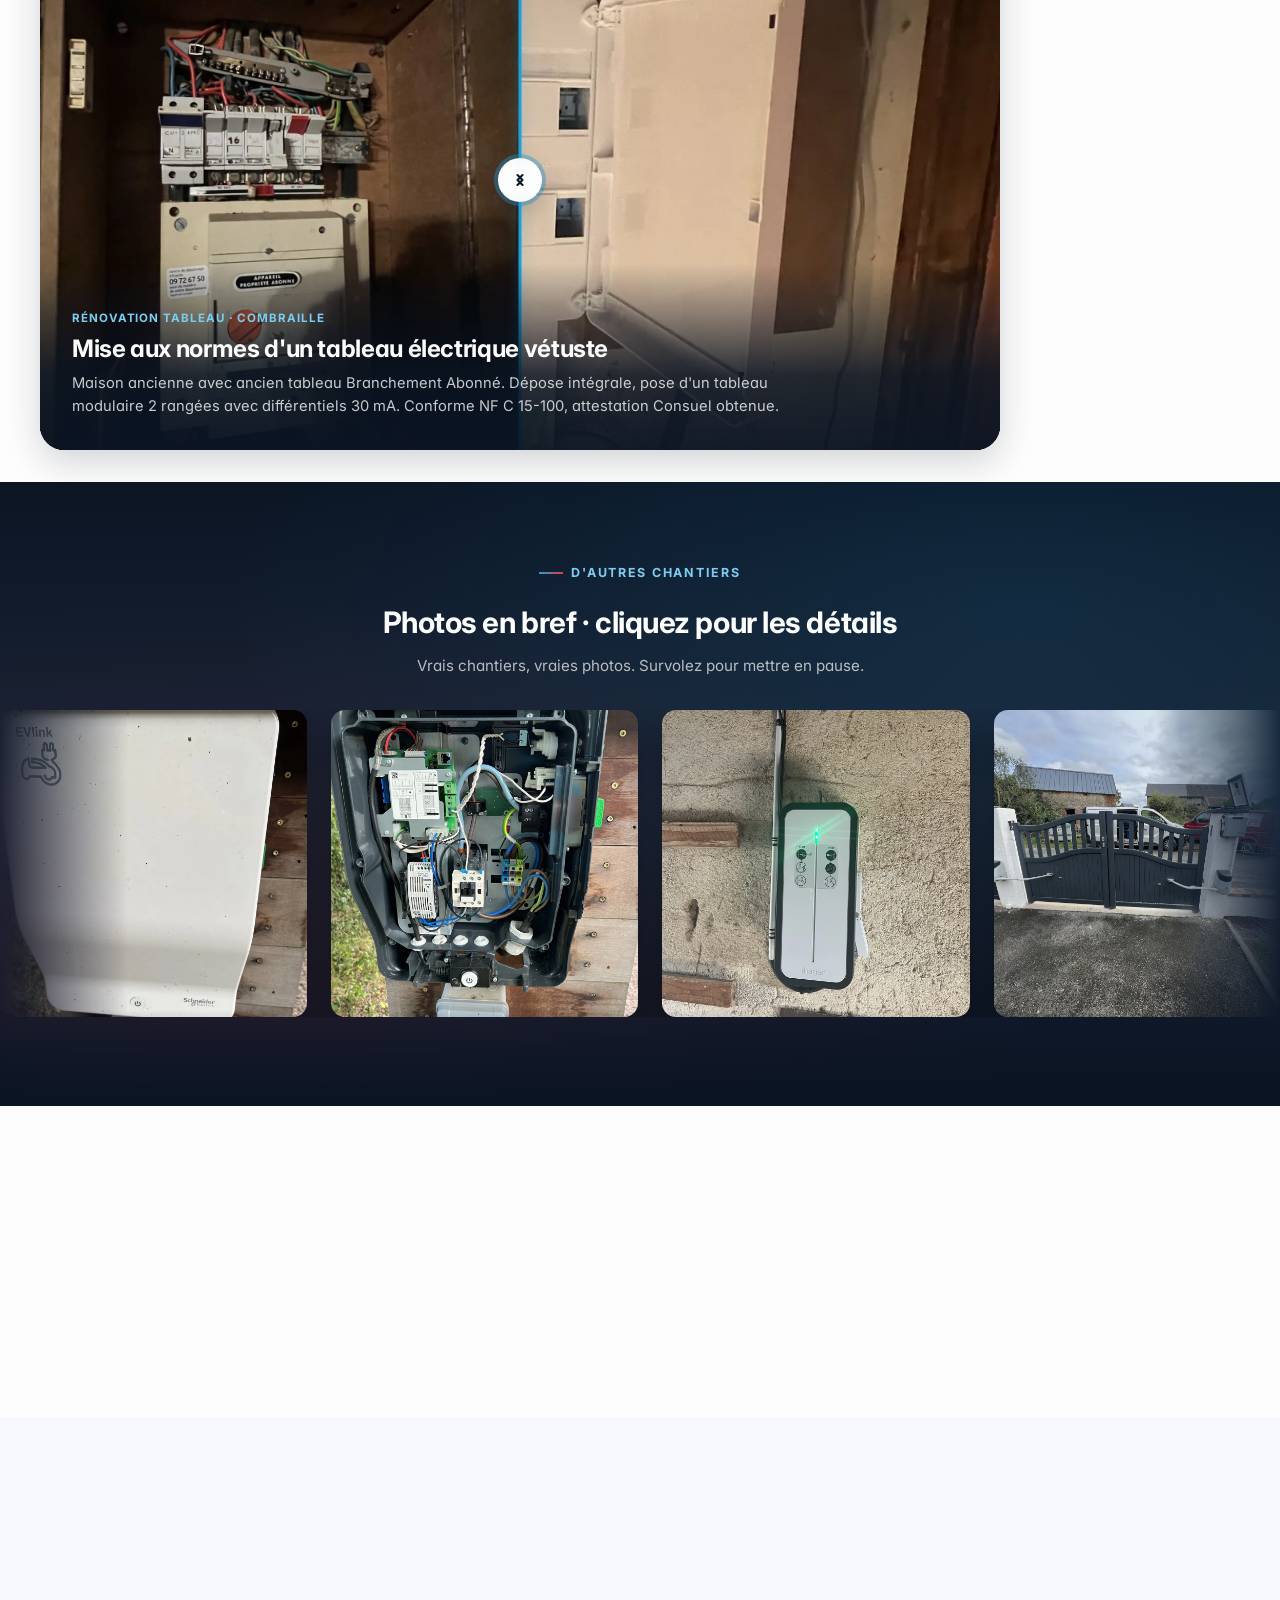
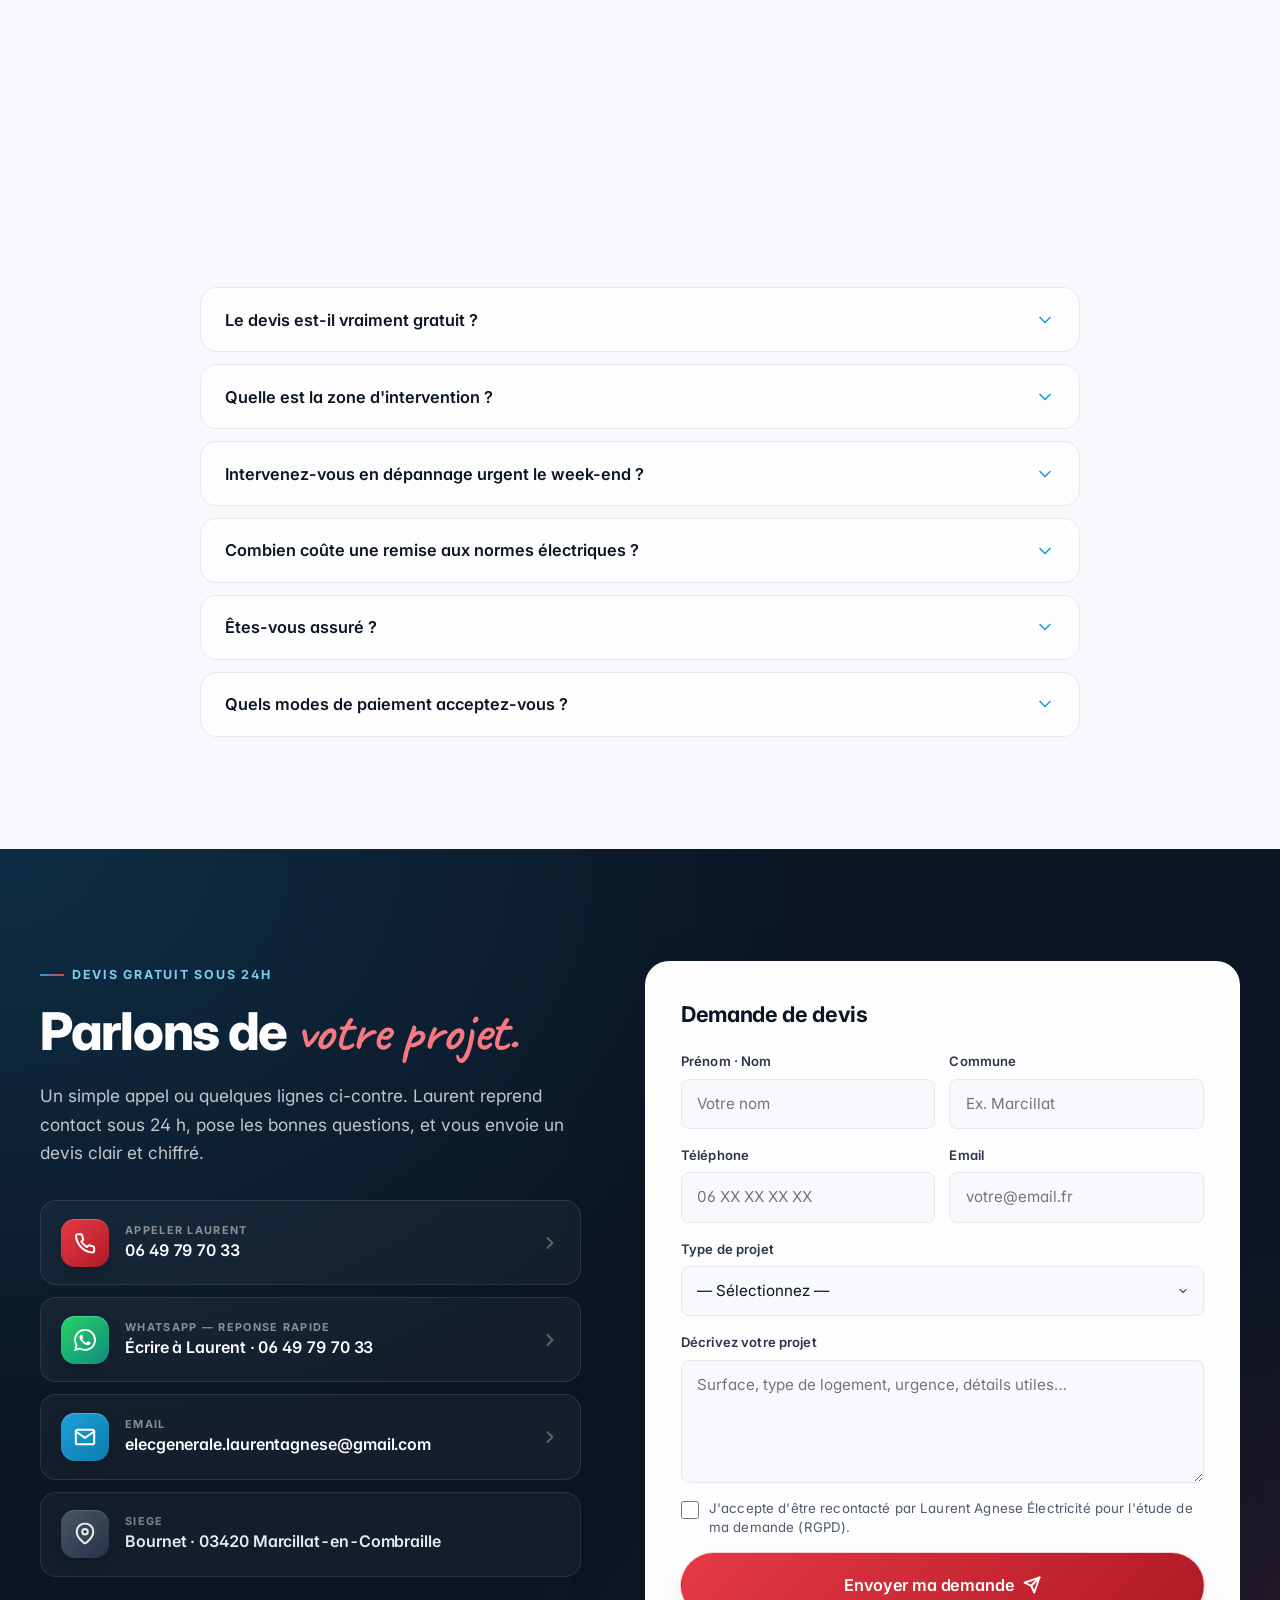
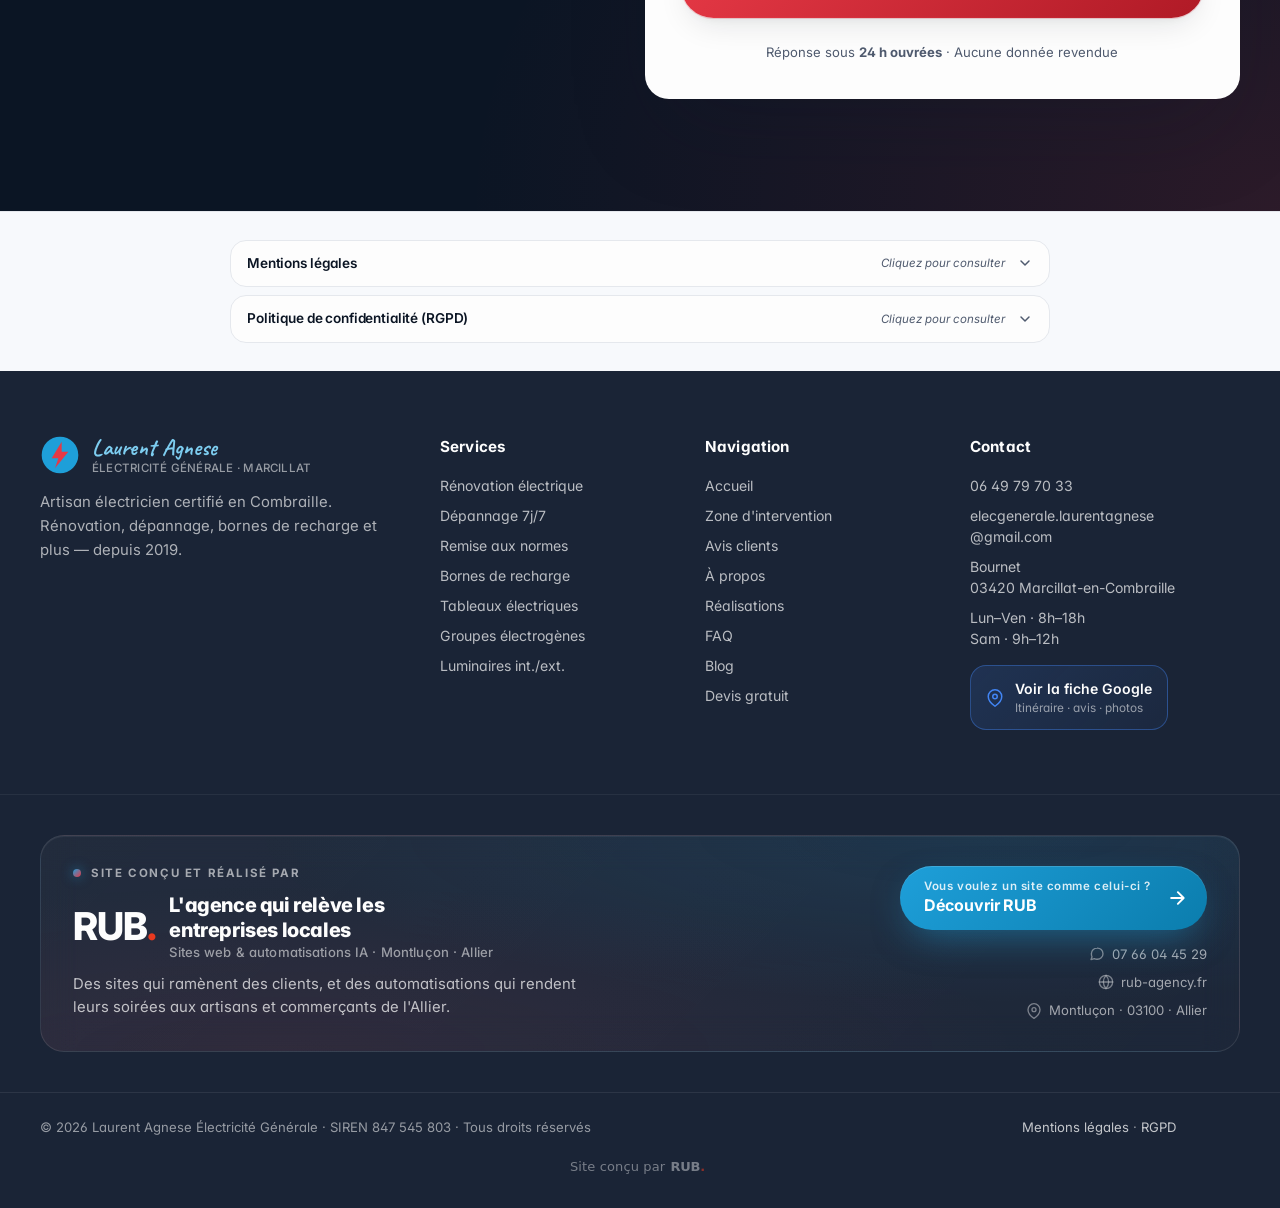
==== commit ebed9e92: "Migre le bloc de présentation d'agence d'Axyos vers RUB Le pied de page portait un bloc complet à l'" ====
--- a/index.html
+++ b/index.html
@@ -1860,7 +1860,7 @@
             </div>
         </div>
 
-        <!-- === BLOC AGENCE AXYOS — signature + CTA === -->
+        <!-- === BLOC AGENCE RUB — signature + CTA === -->
         <div class="footer-agency">
             <div class="container footer-agency-inner">
                 <div class="agency-card">
@@ -1870,40 +1870,37 @@
                             Site conçu et réalisé par
                         </span>
                         <div class="agency-brand">
-                            <svg class="agency-logo" viewBox="0 0 200 200" xmlns="http://www.w3.org/2000/svg" aria-hidden="true">
-                                <g class="agency-logo-spin">
-                                    <polygon points="100,15 185,165 145,165 95,78 88,72"/>
-                                    <polygon points="100,15 185,165 145,165 95,78 88,72" transform="rotate(120 100 115)"/>
-                                    <polygon points="100,15 185,165 145,165 95,78 88,72" transform="rotate(240 100 115)"/>
-                                </g>
-                            </svg>
+                            <span class="agency-logo agency-logo-rub" aria-hidden="true">RUB<span class="agency-logo-point">.</span></span>
                             <div>
-                                <strong>Axyos Agency</strong>
-                                <em>Création de sites web · Montluçon · Allier</em>
+                                <!-- Pas de nom répété : le logo de RUB est un
+                                     wordmark, il porte déjà le nom. -->
+                                <strong class="agency-brand-claim">L'agence qui relève les entreprises locales</strong>
+                                <em>Sites web &amp; automatisations IA · Montluçon · Allier</em>
                             </div>
                         </div>
                         <p class="agency-tagline">
-                            Des sites qui convertissent vraiment pour les artisans,
-                            commerçants et indépendants du bassin montluçonnais.
+                            Des sites qui ramènent des clients, et des automatisations
+                            qui rendent leurs soirées aux artisans et commerçants de
+                            l'Allier.
                         </p>
                     </div>
 
                     <div class="agency-actions">
-                        <a href="https://www.axyosagency.com/" target="_blank" rel="noopener" class="agency-cta">
+                        <a href="https://rub-agency.fr/?utm_source=agnese-electricite&amp;utm_medium=bloc-agence&amp;utm_campaign=sites-clients" target="_blank" rel="noopener" class="agency-cta">
                             <span class="agency-cta-text">
                                 <span class="agency-cta-eyebrow">Vous voulez un site comme celui-ci ?</span>
-                                <strong>Découvrir Axyos</strong>
+                                <strong>Découvrir RUB</strong>
                             </span>
                             <svg width="20" height="20" viewBox="0 0 24 24" fill="none" stroke="currentColor" stroke-width="2.3" stroke-linecap="round" stroke-linejoin="round" aria-hidden="true"><path d="M5 12h14M13 5l7 7-7 7"/></svg>
                         </a>
                         <div class="agency-contacts">
-                            <a href="mailto:fabien.axyosagency@gmail.com" class="agency-contact">
-                                <svg width="16" height="16" viewBox="0 0 24 24" fill="none" stroke="currentColor" stroke-width="2" stroke-linecap="round" stroke-linejoin="round"><path d="M4 4h16c1.1 0 2 .9 2 2v12c0 1.1-.9 2-2 2H4c-1.1 0-2-.9-2-2V6c0-1.1.9-2 2-2z"/><polyline points="22,6 12,13 2,6"/></svg>
-                                fabien.axyosagency@gmail.com
+                            <a href="https://wa.me/33766044529?text=Salut%20RUB%20!%20J%27ai%20vu%20votre%20signature%20sur%20un%20site.%20On%20en%20parle%20%3F" target="_blank" rel="noopener" class="agency-contact">
+                                <svg width="16" height="16" viewBox="0 0 24 24" fill="none" stroke="currentColor" stroke-width="2" stroke-linecap="round" stroke-linejoin="round"><path d="M21 11.5a8.4 8.4 0 0 1-9 8.4 8.5 8.5 0 0 1-3.9-.9L3 20.5l1.5-4.4A8.4 8.4 0 0 1 3.6 11.5a8.4 8.4 0 0 1 8.4-8.4 8.4 8.4 0 0 1 9 8.4z"/></svg>
+                                07 66 04 45 29
                             </a>
-                            <a href="https://www.axyosagency.com/" target="_blank" rel="noopener" class="agency-contact">
+                            <a href="https://rub-agency.fr/?utm_source=agnese-electricite&amp;utm_medium=bloc-agence&amp;utm_campaign=sites-clients" target="_blank" rel="noopener" class="agency-contact">
                                 <svg width="16" height="16" viewBox="0 0 24 24" fill="none" stroke="currentColor" stroke-width="2" stroke-linecap="round" stroke-linejoin="round"><circle cx="12" cy="12" r="10"/><line x1="2" y1="12" x2="22" y2="12"/><path d="M12 2a15.3 15.3 0 0 1 4 10 15.3 15.3 0 0 1-4 10 15.3 15.3 0 0 1-4-10 15.3 15.3 0 0 1 4-10z"/></svg>
-                                axyosagency.com
+                                rub-agency.fr
                             </a>
                             <span class="agency-contact static">
                                 <svg width="16" height="16" viewBox="0 0 24 24" fill="none" stroke="currentColor" stroke-width="2" stroke-linecap="round" stroke-linejoin="round"><path d="M21 10c0 7-9 13-9 13s-9-6-9-13a9 9 0 0 1 18 0z"/><circle cx="12" cy="10" r="3"/></svg>
--- a/styles.css
+++ b/styles.css
@@ -3545,56 +3545,45 @@
     gap: 0.875rem;
 }
 .agency-logo {
-    width: 52px;
-    height: 52px;
     flex-shrink: 0;
-    fill: var(--paper);
-    filter:
-        drop-shadow(0 0 12px rgba(30, 159, 217, 0.35))
-        drop-shadow(0 0 18px rgba(230, 57, 70, 0.2));
-    transition: filter 500ms var(--ease);
-    overflow: visible;
-    animation: agencyLogoGlow 4s ease-in-out infinite;
-}
-
-/* Rotation continue du groupe de blades */
-.agency-logo-spin {
-    transform-origin: 100px 115px;
-    transform-box: fill-box;
-    animation: agencyLogoSpin 14s linear infinite;
-}
-
-@keyframes agencyLogoSpin {
-    from { transform: rotate(0deg); }
-    to { transform: rotate(360deg); }
-}
-
-@keyframes agencyLogoGlow {
+}
+
+/* Le logo de RUB est un mot, pas un glyphe : « RUB. » — les lettres dans
+   la couleur du site, le point en rouge piment. C'est le point qui porte
+   l'identité, donc c'est lui qui pulse ; faire tourner un mot n'aurait
+   aucun sens (l'ancien logo était une hélice à trois pales). */
+.agency-logo-rub {
+    font-size: 2.4rem;
+    font-weight: 800;
+    letter-spacing: -0.03em;
+    line-height: 1;
+    color: var(--paper);
+    user-select: none;
+}
+
+.agency-logo-point {
+    color: #e8391f;
+    display: inline-block;
+    animation: rubPointPulse 4s ease-in-out infinite;
+}
+
+@keyframes rubPointPulse {
     0%, 100% {
-        filter:
-            drop-shadow(0 0 12px rgba(30, 159, 217, 0.35))
-            drop-shadow(0 0 18px rgba(230, 57, 70, 0.2));
+        text-shadow: 0 0 12px rgba(232, 57, 31, 0.45);
     }
     50% {
-        filter:
-            drop-shadow(0 0 20px rgba(30, 159, 217, 0.55))
-            drop-shadow(0 0 28px rgba(230, 57, 70, 0.4));
+        text-shadow: 0 0 22px rgba(232, 57, 31, 0.85);
     }
 }
 
-.agency-card:hover .agency-logo-spin {
-    animation-duration: 6s;
-}
-.agency-card:hover .agency-logo {
-    filter:
-        drop-shadow(0 0 24px rgba(30, 159, 217, 0.7))
-        drop-shadow(0 0 36px rgba(230, 57, 70, 0.5));
+.agency-card:hover .agency-logo-point {
+    animation-duration: 1.8s;
 }
 
 @media (prefers-reduced-motion: reduce) {
-    .agency-logo-spin { animation: none; }
-    .agency-logo { animation: none; }
-}
+    .agency-logo-point { animation: none; }
+}
+
 .agency-brand > div {
     display: flex;
     flex-direction: column;
@@ -4183,3 +4172,11 @@
         padding-right: 6.5rem;
     }
 }
+
+/* Le wordmark portant déjà le nom, la ligne à côté porte la promesse :
+   elle se compose donc plus légère qu'un nom de marque. */
+.agency-brand-claim {
+    font-size: 1.02rem;
+    line-height: 1.25;
+    max-width: 22ch;
+}
